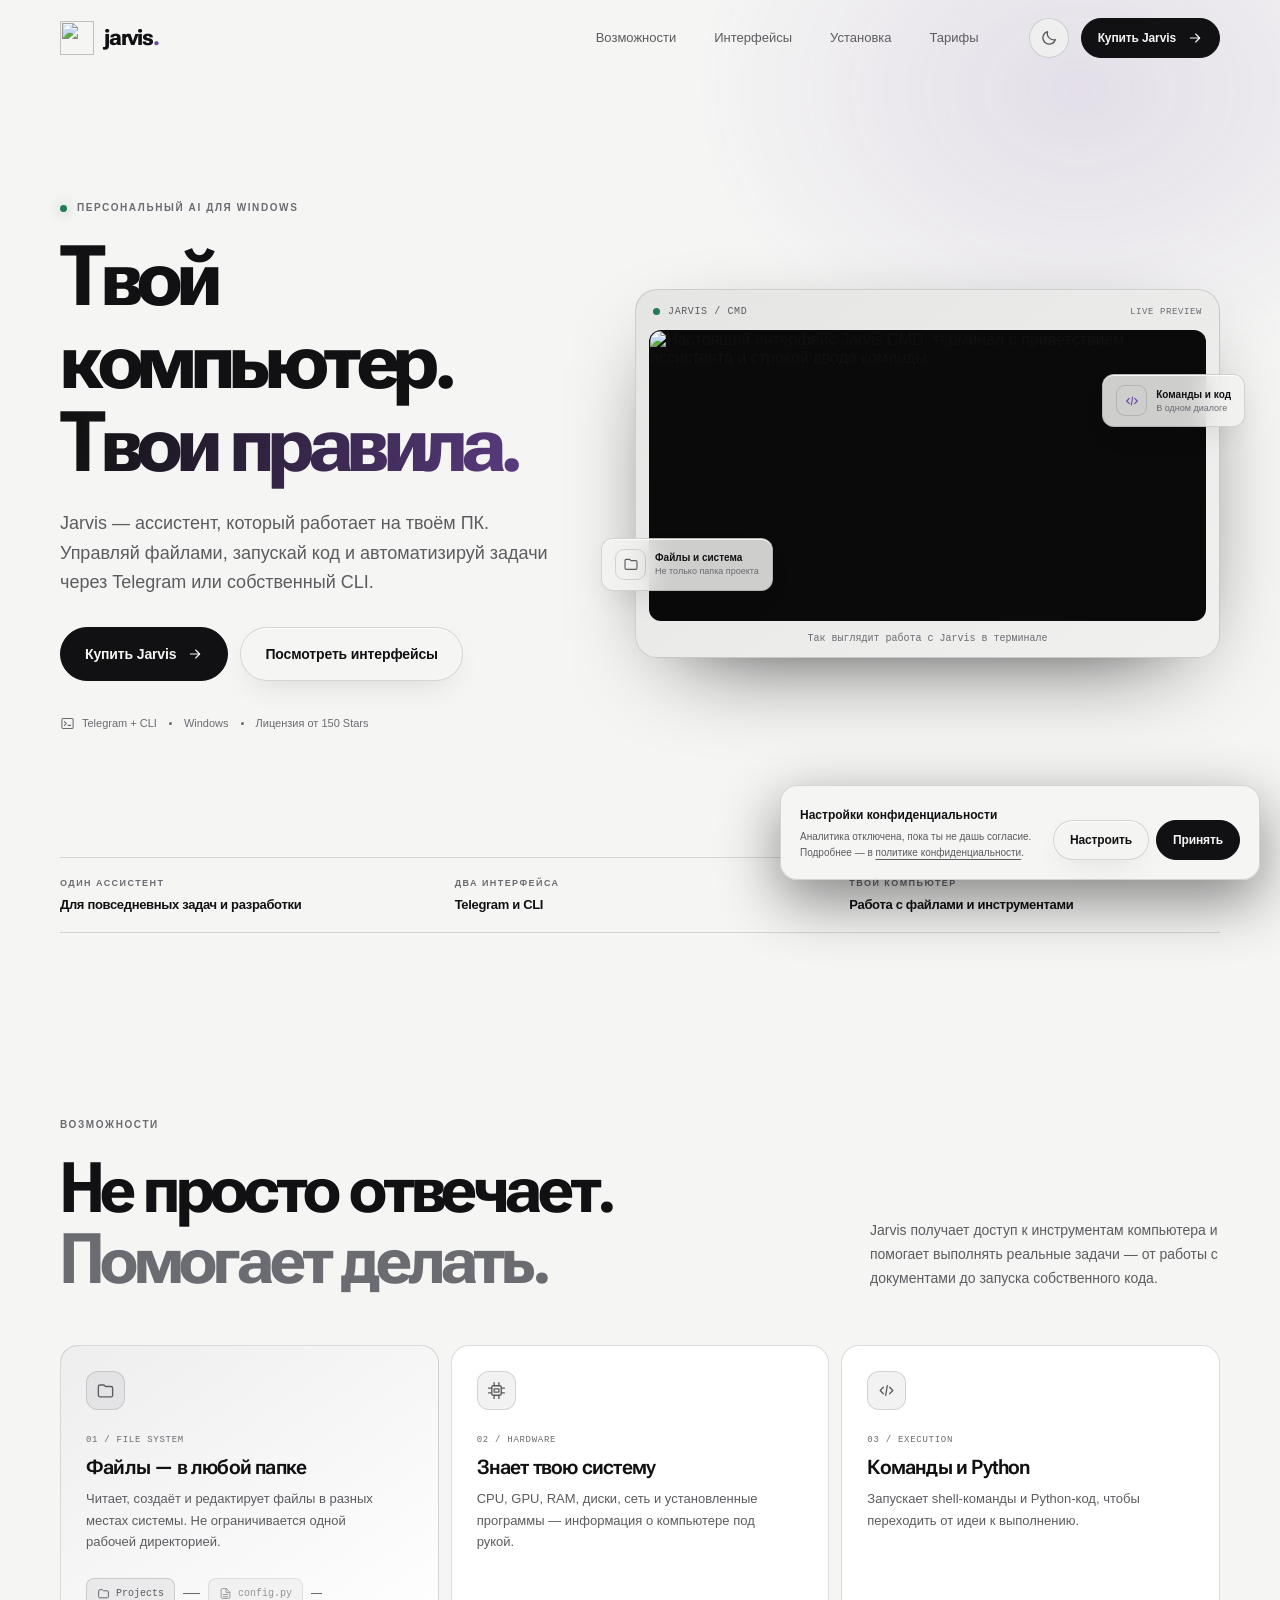
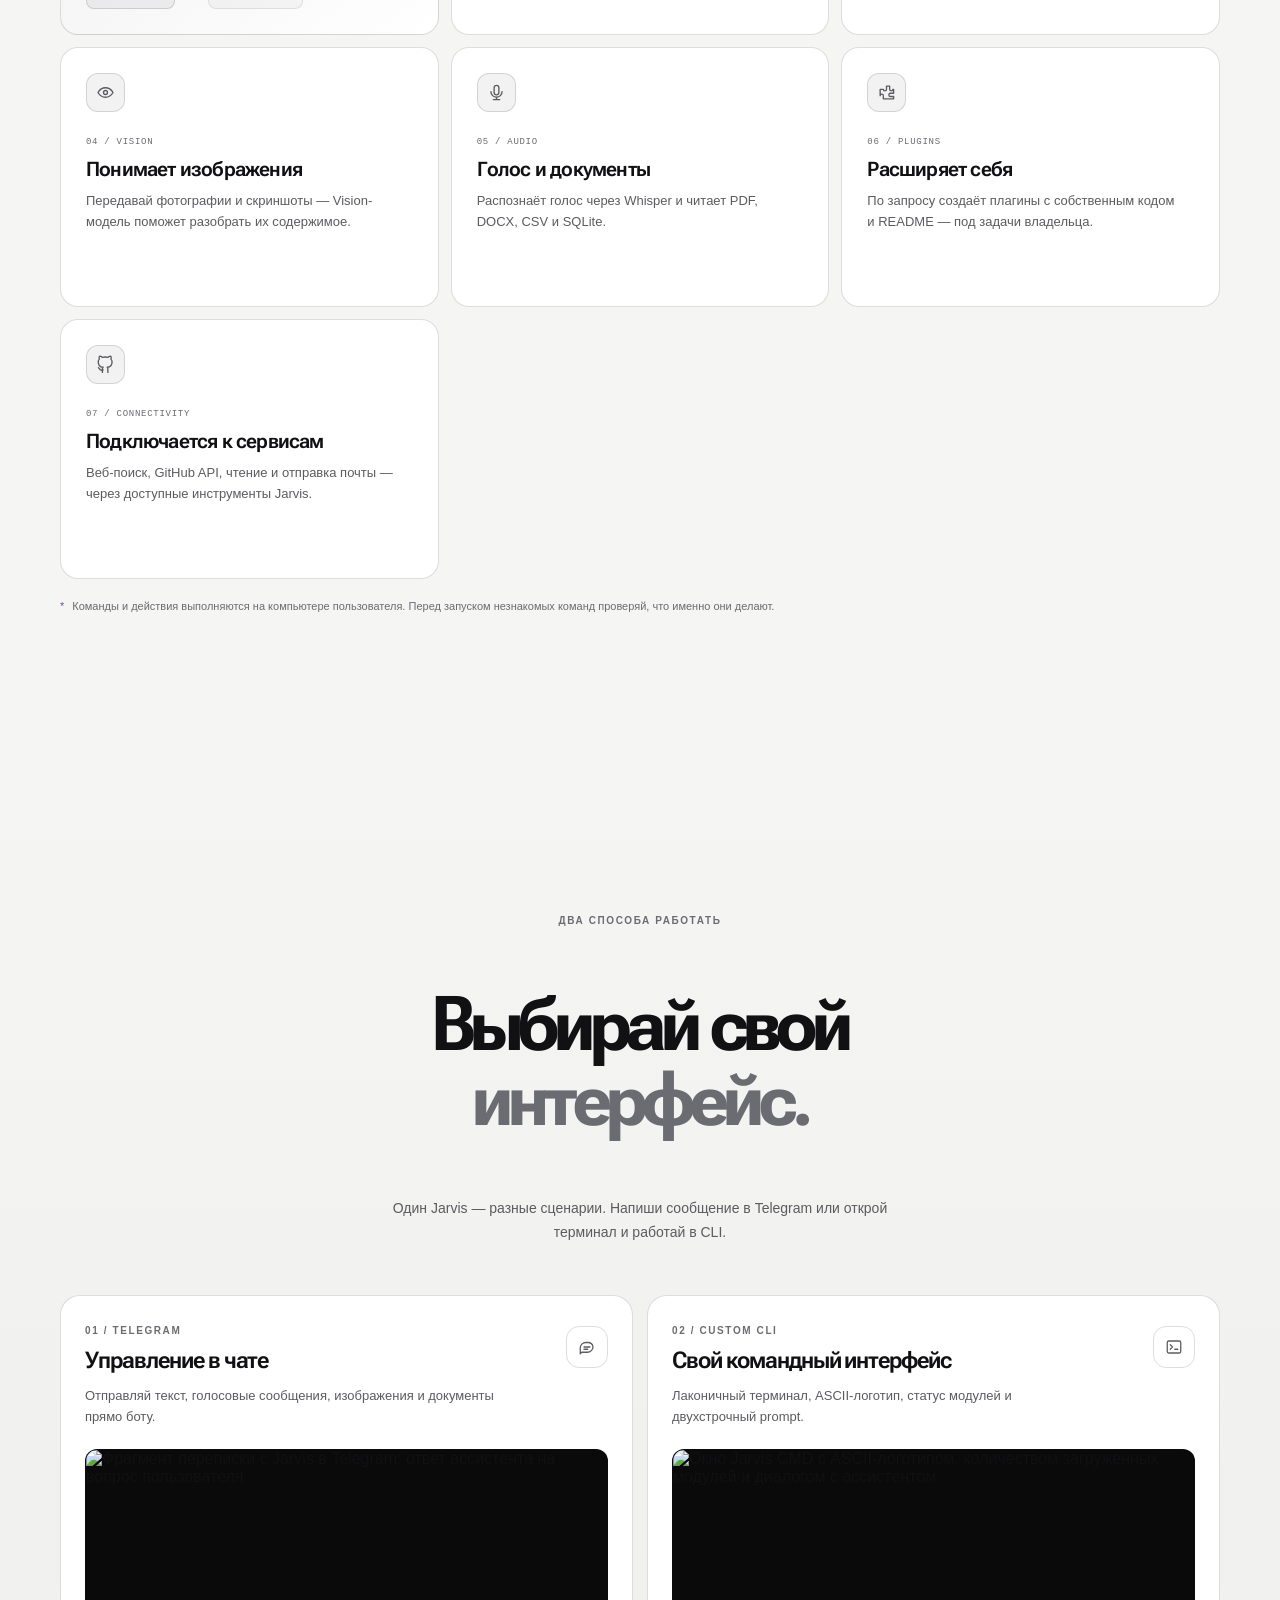
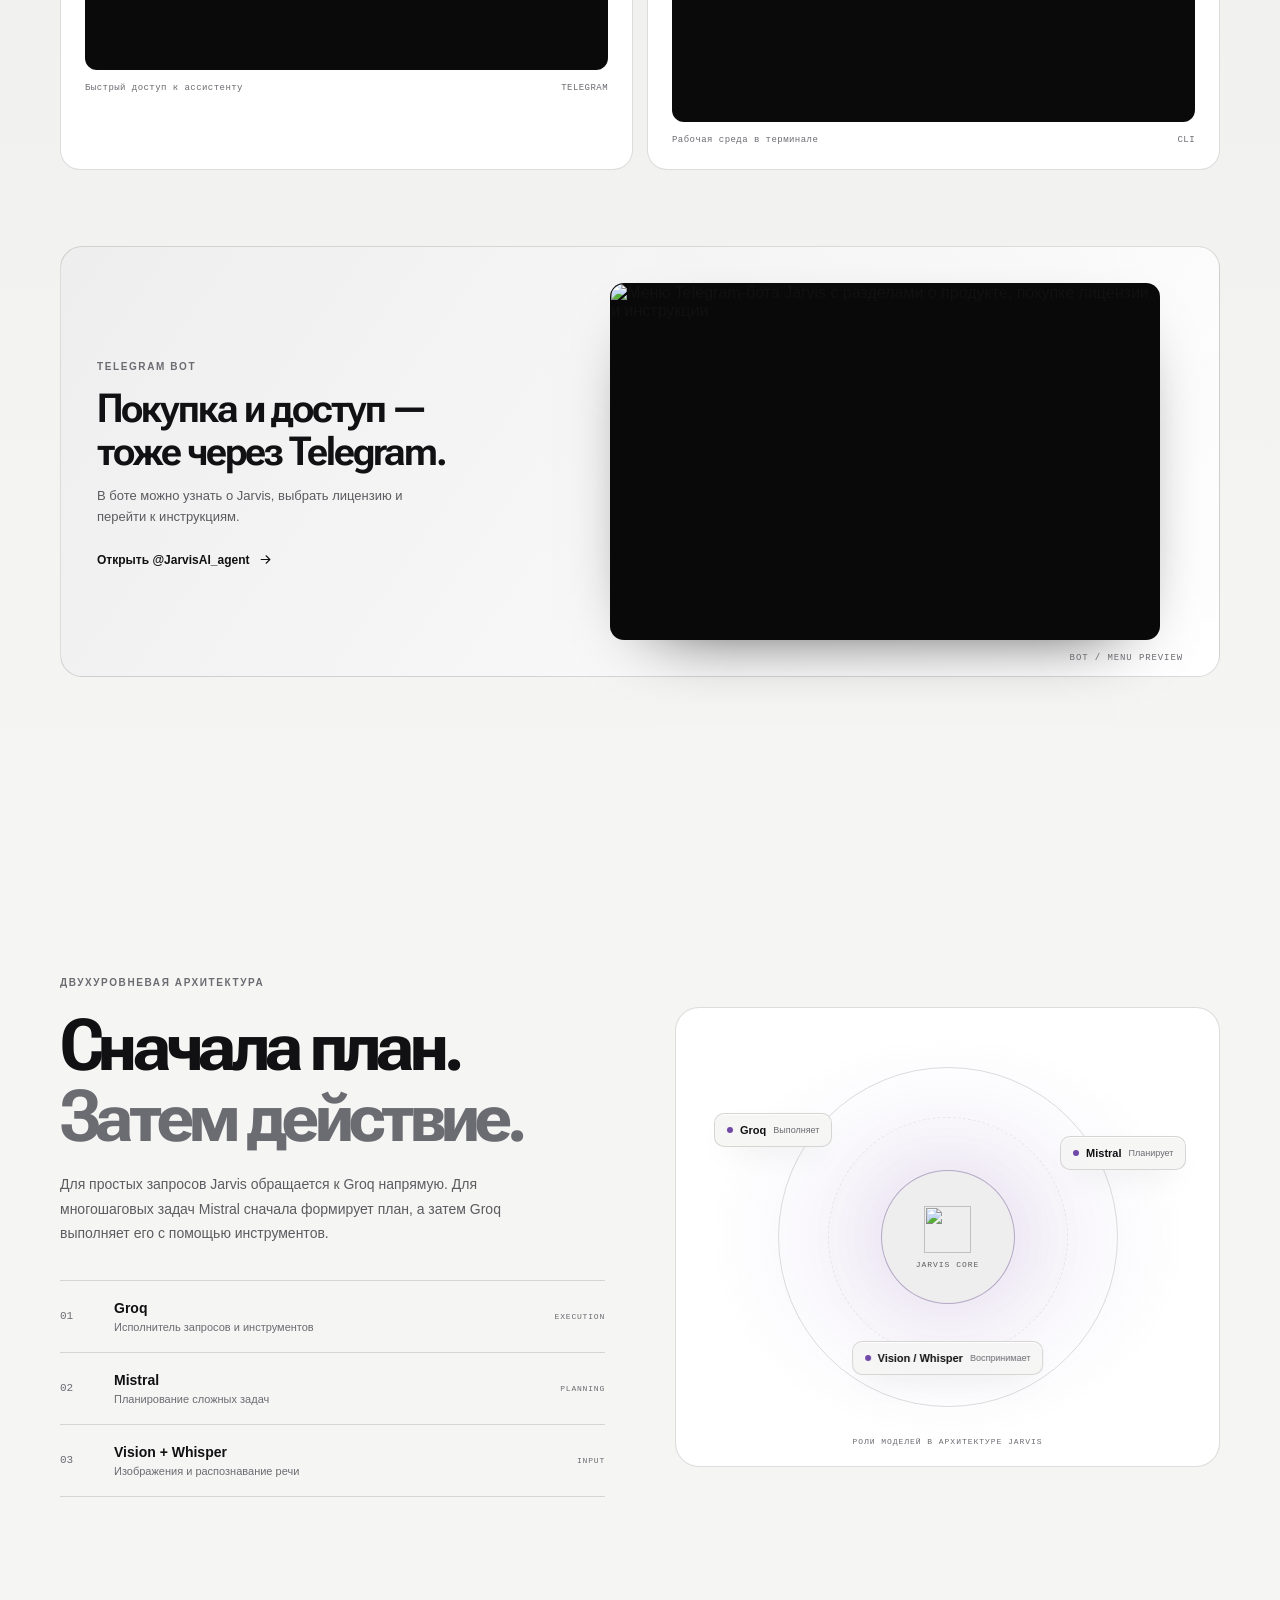
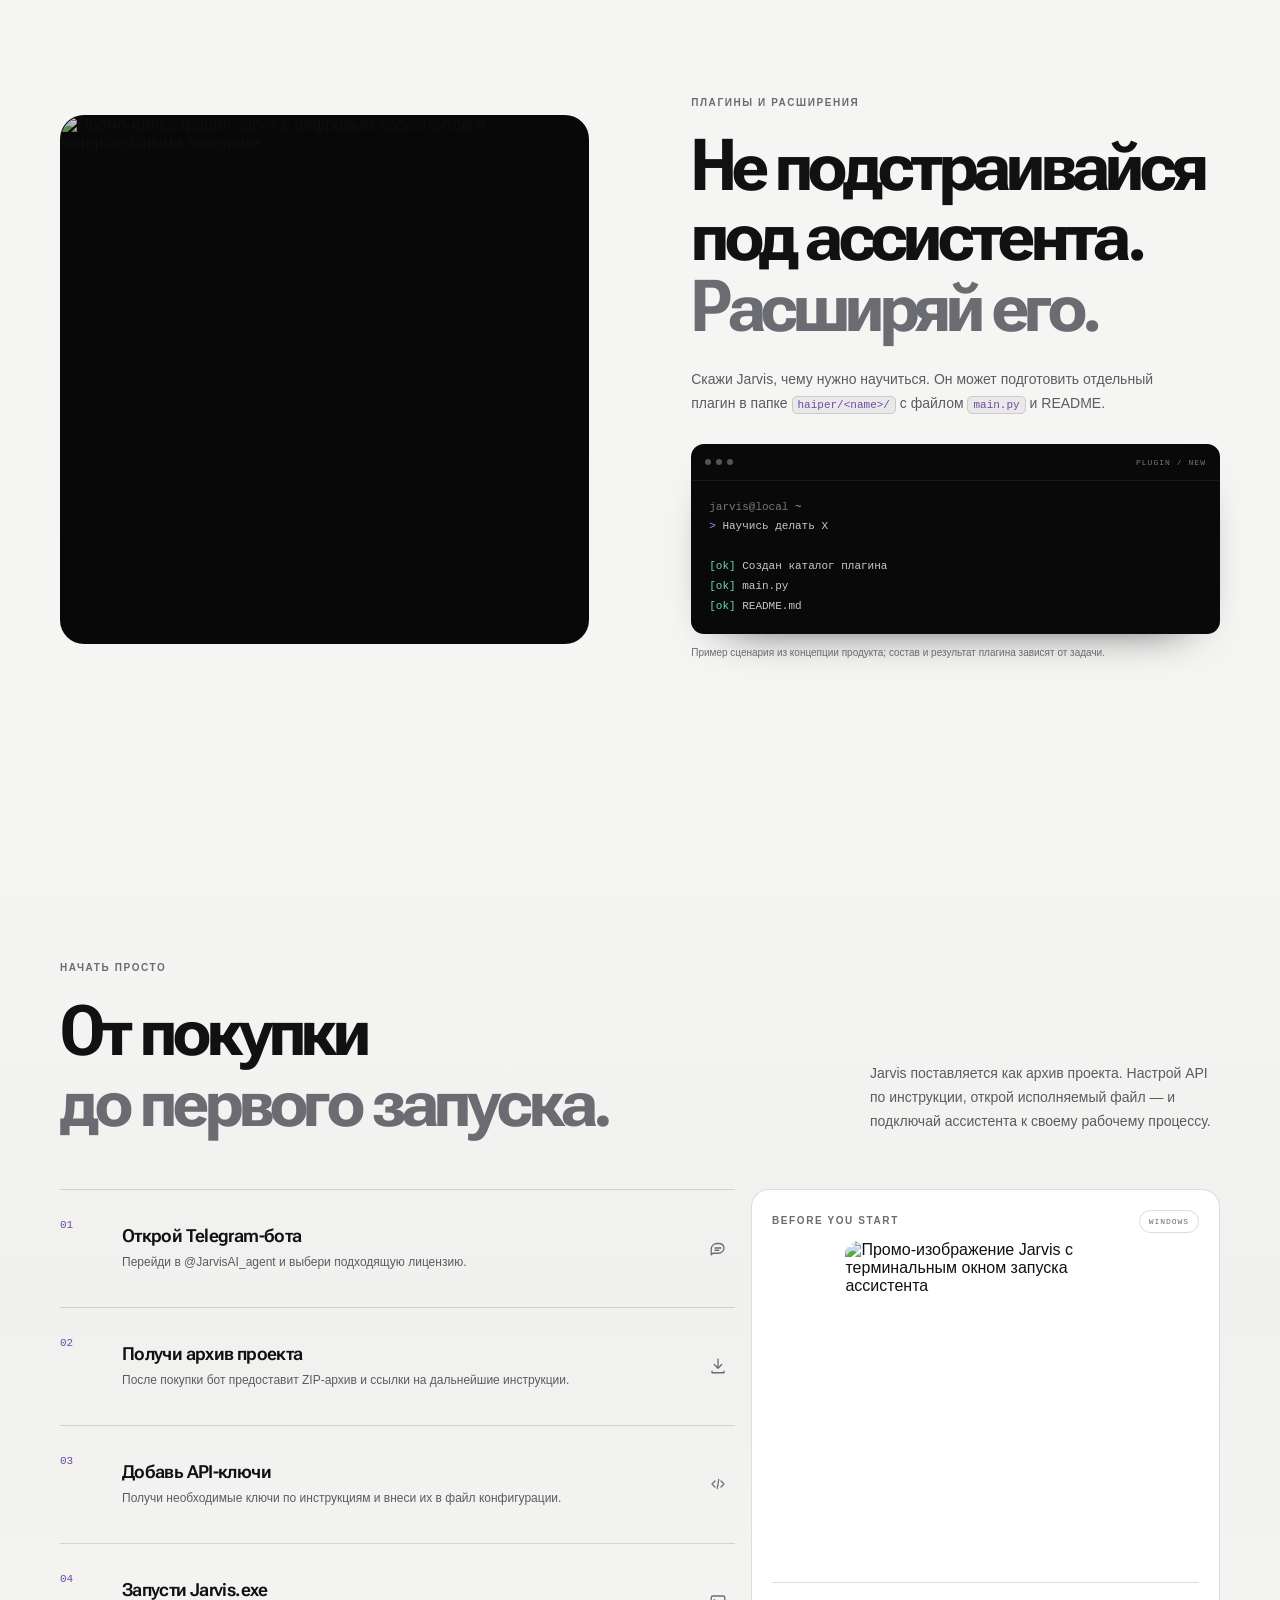
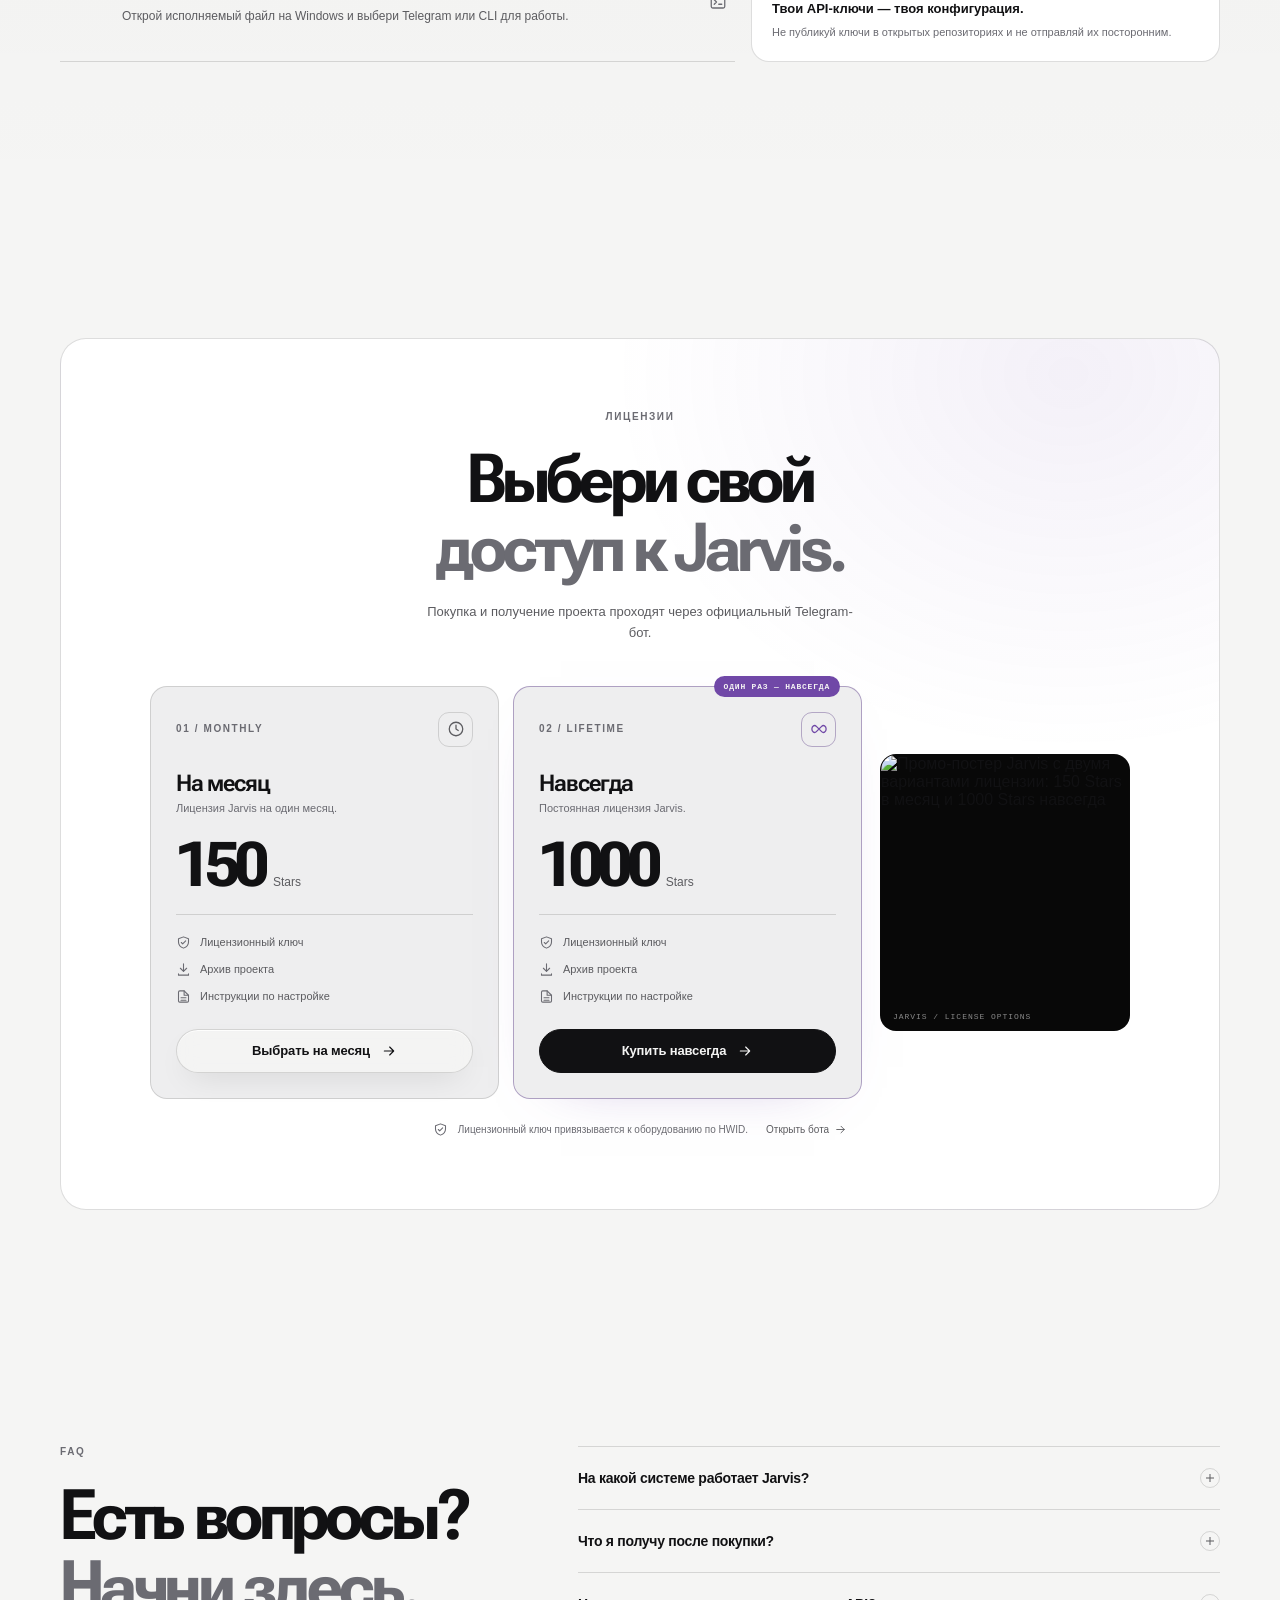
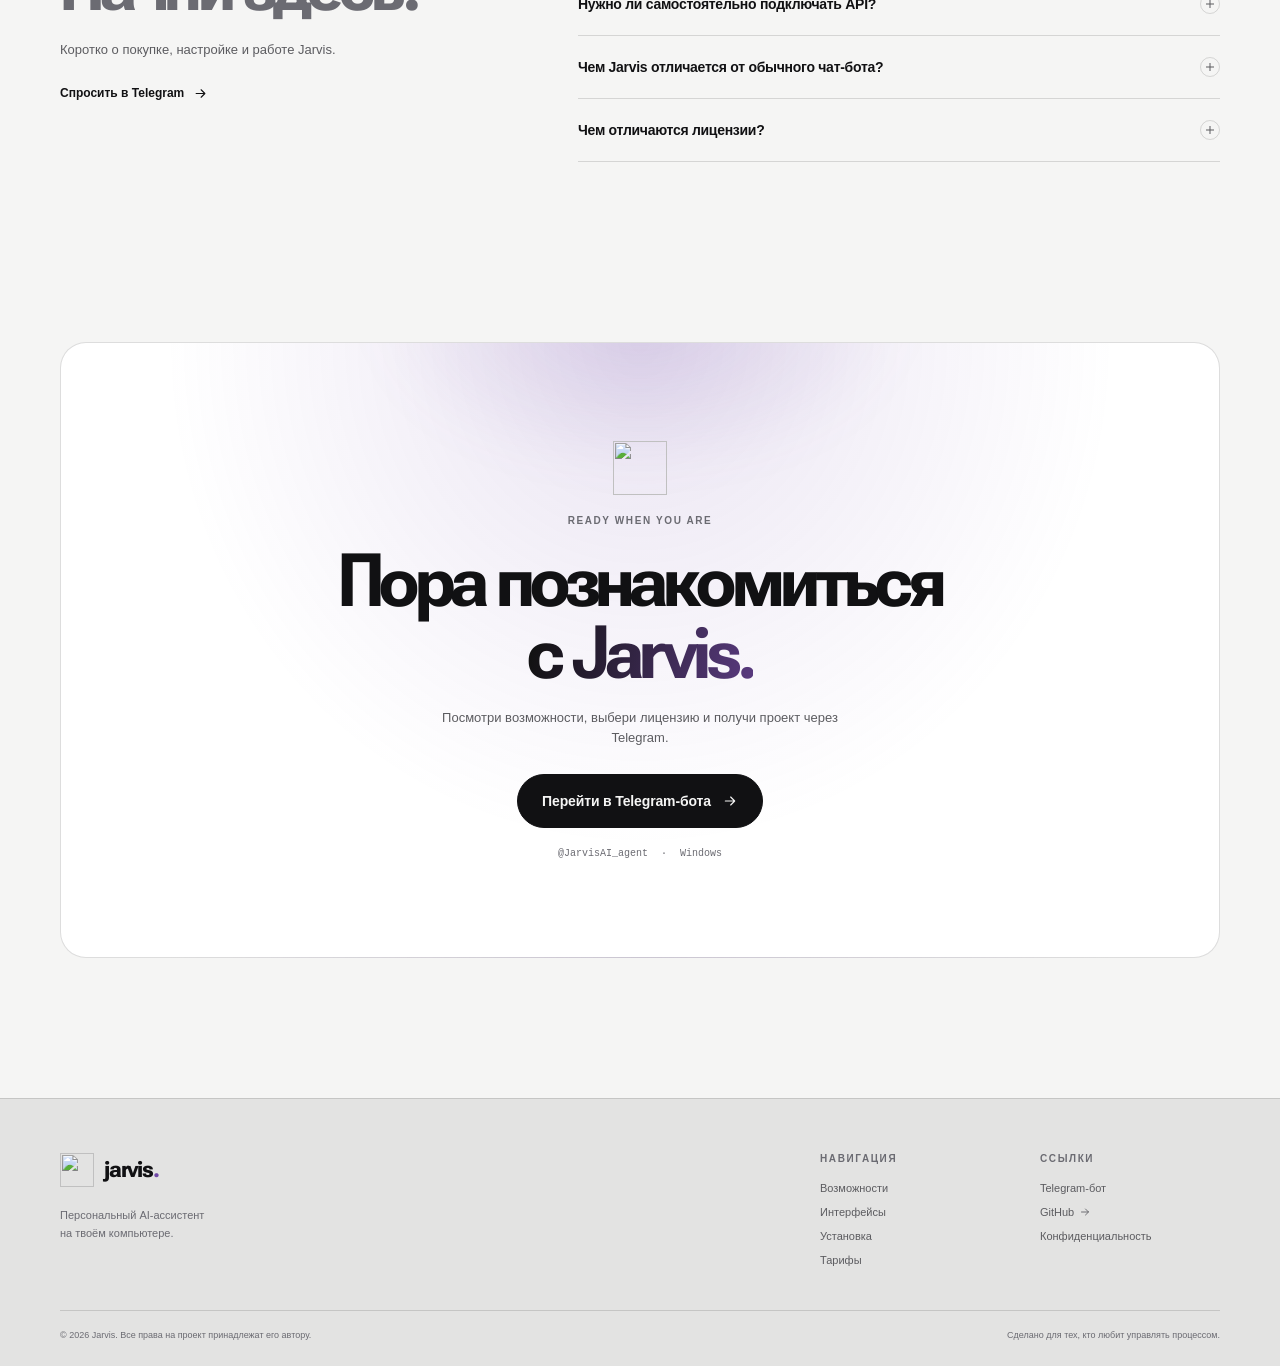
==== index.html @ 340fd765 "Add files via upload" ====
<!doctype html>
<html lang="ru" data-theme="dark">
<head>
  <meta charset="utf-8">
  <meta name="viewport" content="width=device-width, initial-scale=1, viewport-fit=cover">
  <meta name="theme-color" content="#060606">
  <meta name="color-scheme" content="dark light">
  <title>Jarvis — персональный AI-ассистент для Windows и Telegram на ПК</title>
  <meta name="description" content="Jarvis — AI-ассистент на вашем ПК: управление файлами, запуск команд и Python, работа с документами через Telegram и CLI. Узнайте о проекте и выберите лицензию.">
  <meta name="robots" content="index,follow,max-image-preview:large">
  <link rel="canonical" href="https://tandi345645321.github.io/JarvisAPP/">
  <link rel="icon" href="assets/favicon.svg" type="image/svg+xml"><link rel="mask-icon" href="assets/safari-pinned-tab.svg" color="#b58eea">
  <link rel="icon" href="assets/icon-192.png" sizes="192x192" type="image/png">
  <link rel="apple-touch-icon" href="assets/apple-touch-icon.png">
  <link rel="manifest" href="site.webmanifest">
  <meta property="og:type" content="website">
  <meta property="og:locale" content="ru_RU">
  <meta property="og:site_name" content="Jarvis">
  <meta property="og:title" content="Jarvis — персональный AI-ассистент для Windows">
  <meta property="og:description" content="Не просто чат с ИИ. Ассистент, который работает на вашем компьютере: файлы, код, команды, Telegram и собственный CLI.">
  <meta property="og:url" content="https://tandi345645321.github.io/JarvisAPP/">
  <meta property="og:image" content="https://tandi345645321.github.io/JarvisAPP/assets/og-jarvis.png">
  <meta property="og:image:width" content="1200">
  <meta property="og:image:height" content="630">
  <meta name="twitter:card" content="summary_large_image">
  <meta name="twitter:title" content="Jarvis — персональный AI-ассистент для Windows">
  <meta name="twitter:description" content="Ассистент на вашем ПК. Файлы, код, команды, Telegram и CLI.">
  <meta name="twitter:image" content="https://tandi345645321.github.io/JarvisAPP/assets/og-jarvis.png">
  <script>
    (() => {
      try {
        const saved = localStorage.getItem('jarvis-theme');
        const theme = saved || (matchMedia('(prefers-color-scheme: light)').matches ? 'light' : 'dark');
        document.documentElement.dataset.theme = theme;
      } catch (_) {}
    })();
  </script>
  <link rel="preconnect" href="https://fonts.googleapis.com">
  <link rel="preconnect" href="https://fonts.gstatic.com" crossorigin>
  <link href="https://fonts.googleapis.com/css2?family=Roboto+Flex:opsz,wght,GRAD@8..144,400..800,0..1&display=swap" rel="stylesheet">
  <link rel="preload" as="image" href="assets/cli-preview.webp" fetchpriority="high">
  <link rel="stylesheet" href="styles.css">
  <script type="application/ld+json">
  {
    "@context":"https://schema.org",
    "@graph":[
      {"@type":"Organization","@id":"https://tandi345645321.github.io/JarvisAPP/#organization","name":"Jarvis","url":"https://tandi345645321.github.io/JarvisAPP/","logo":"https://tandi345645321.github.io/JarvisAPP/assets/jarvis-mark.png","sameAs":["https://github.com/Tandi345645321/JarvisAPP","https://t.me/JarvisAI_agent"]},
      {"@type":"WebSite","@id":"https://tandi345645321.github.io/JarvisAPP/#website","url":"https://tandi345645321.github.io/JarvisAPP/","name":"Jarvis","inLanguage":"ru-RU","publisher":{"@id":"https://tandi345645321.github.io/JarvisAPP/#organization"}},
      {"@type":"SoftwareApplication","name":"Jarvis","applicationCategory":"DeveloperApplication","operatingSystem":"Windows","description":"Персональный AI-ассистент для работы с файлами, командами, кодом и инструментами на компьютере пользователя.","offers":[{"@type":"Offer","name":"Лицензия на месяц","description":"Доступ на один месяц за 150 Telegram Stars"},{"@type":"Offer","name":"Лицензия навсегда","description":"Постоянная лицензия за 1000 Telegram Stars"}],"publisher":{"@id":"https://tandi345645321.github.io/JarvisAPP/#organization"}}
    ]
  }
  </script>
  <script type="application/ld+json">
  {
    "@context":"https://schema.org","@type":"FAQPage","mainEntity":[
      {"@type":"Question","name":"На какой системе работает Jarvis?","acceptedAnswer":{"@type":"Answer","text":"Текущая версия Jarvis предназначена для Windows. Поддержка других операционных систем рассматривается на будущее."}},
      {"@type":"Question","name":"Что я получу после покупки?","acceptedAnswer":{"@type":"Answer","text":"После покупки через Telegram-бота вы получите архив проекта и дальнейшие инструкции по настройке и запуску."}},
      {"@type":"Question","name":"Нужно ли самостоятельно подключать API?","acceptedAnswer":{"@type":"Answer","text":"Да. Для работы нужно получить необходимые API-ключи по инструкциям после покупки и добавить их в конфигурацию проекта."}},
      {"@type":"Question","name":"Чем Jarvis отличается от обычного чат-бота?","acceptedAnswer":{"@type":"Answer","text":"Jarvis запускается на вашем компьютере и может работать с файлами, запускать команды и Python-код, анализировать документы и взаимодействовать через Telegram или собственный CLI."}},
      {"@type":"Question","name":"Чем отличаются тарифы?","acceptedAnswer":{"@type":"Answer","text":"Лицензия на месяц стоит 150 Telegram Stars. Лицензия навсегда стоит 1000 Telegram Stars. Лицензия привязывается к оборудованию по HWID."}}
    ]
  }
  </script>
</head>
<body>
  <a class="skip-link" href="#main">Перейти к содержимому</a>
  <svg class="svg-defs" aria-hidden="true" focusable="false" xmlns="http://www.w3.org/2000/svg">
    <symbol id="i-arrow" viewBox="0 0 24 24"><path d="M5 12h14M13 6l6 6-6 6"/></symbol>
    <symbol id="i-chevron" viewBox="0 0 24 24"><path d="m9 18 6-6-6-6"/></symbol>
    <symbol id="i-terminal" viewBox="0 0 24 24"><rect x="3" y="4" width="18" height="16" rx="2"/><path d="m7 9 3 3-3 3m6 0h4"/></symbol>
    <symbol id="i-message" viewBox="0 0 24 24"><path d="M20 11.5a7.5 7.5 0 0 1-7.5 7.5H5l-2 2v-7.5A7.5 7.5 0 0 1 10.5 6H13a7 7 0 0 1 7 5.5Z"/><path d="M8 12h8M8 15h5"/></symbol>
    <symbol id="i-folder" viewBox="0 0 24 24"><path d="M3 7a2 2 0 0 1 2-2h5l2 2h7a2 2 0 0 1 2 2v9a2 2 0 0 1-2 2H5a2 2 0 0 1-2-2Z"/></symbol>
    <symbol id="i-cpu" viewBox="0 0 24 24"><rect x="6" y="6" width="12" height="12" rx="2"/><path d="M9 2v4m6-4v4M9 18v4m6-4v4M2 9h4m-4 6h4m12-6h4m-4 6h4M9 10h6v4H9z"/></symbol>
    <symbol id="i-code" viewBox="0 0 24 24"><path d="m8 8-4 4 4 4m8-8 4 4-4 4m-3-10-2 12"/></symbol>
    <symbol id="i-eye" viewBox="0 0 24 24"><path d="M2.5 12s3.5-6 9.5-6 9.5 6 9.5 6-3.5 6-9.5 6-9.5-6-9.5-6Z"/><circle cx="12" cy="12" r="2.5"/></symbol>
    <symbol id="i-mic" viewBox="0 0 24 24"><rect x="9" y="3" width="6" height="12" rx="3"/><path d="M5 11a7 7 0 0 0 14 0M12 18v3m-4 0h8"/></symbol>
    <symbol id="i-file" viewBox="0 0 24 24"><path d="M13 3H6a2 2 0 0 0-2 2v14a2 2 0 0 0 2 2h12a2 2 0 0 0 2-2V10Z"/><path d="M13 3v7h7M8 14h8m-8 4h8"/></symbol>
    <symbol id="i-puzzle" viewBox="0 0 24 24"><path d="M4 8h4a2 2 0 1 0 4 0V4h4v4a2 2 0 1 0 4 0h1v5h-4a2 2 0 1 0 0 4h4v3H8v-4a2 2 0 1 0-4 0Z"/></symbol>
    <symbol id="i-shield" viewBox="0 0 24 24"><path d="M12 3 20 6v5c0 5-3.4 8.3-8 10-4.6-1.7-8-5-8-10V6Z"/><path d="m8.5 12 2.2 2.2 4.8-4.8"/></symbol>
    <symbol id="i-download" viewBox="0 0 24 24"><path d="M12 3v12m-5-5 5 5 5-5M4 19v2h16v-2"/></symbol>
    <symbol id="i-clock" viewBox="0 0 24 24"><circle cx="12" cy="12" r="9"/><path d="M12 7v5l3 2"/></symbol>
    <symbol id="i-infinity" viewBox="0 0 24 24"><path d="M8.5 8.5c-2.5-2.5-6-.5-6 3.5s3.5 6 6 3.5L15.5 8.5c2.5-2.5 6-.5 6 3.5s-3.5 6-6 3.5Z"/></symbol>
    <symbol id="i-spark" viewBox="0 0 24 24"><path d="m12 2 1.8 7.2L21 12l-7.2 2.8L12 22l-1.8-7.2L3 12l7.2-2.8Z"/></symbol>
    <symbol id="i-github" viewBox="0 0 24 24"><path d="M9 19c-4.5 1.5-4.5-2.5-6-3m12 6v-3.9a3.4 3.4 0 0 0-.9-2.6c3-.3 6.2-1.5 6.2-6.7a5.2 5.2 0 0 0-1.4-3.6 4.8 4.8 0 0 0-.1-3.6s-1.2-.4-3.8 1.4a13 13 0 0 0-6.9 0C5.5 1.2 4.3 1.6 4.3 1.6a4.8 4.8 0 0 0-.1 3.6 5.2 5.2 0 0 0-1.4 3.6c0 5.2 3.2 6.4 6.2 6.7a3.4 3.4 0 0 0-.9 2.6V22"/></symbol>
    <symbol id="i-sun" viewBox="0 0 24 24"><circle cx="12" cy="12" r="4"/><path d="M12 2v2m0 16v2M4.9 4.9l1.4 1.4m11.4 11.4 1.4 1.4M2 12h2m16 0h2M4.9 19.1l1.4-1.4M17.7 6.3l1.4-1.4"/></symbol>
    <symbol id="i-moon" viewBox="0 0 24 24"><path d="M20.5 14A8.5 8.5 0 0 1 10 3.5 8.5 8.5 0 1 0 20.5 14Z"/></symbol>
    <symbol id="i-menu" viewBox="0 0 24 24"><path d="M4 7h16M4 12h16M4 17h16"/></symbol>
    <symbol id="i-close" viewBox="0 0 24 24"><path d="m6 6 12 12M18 6 6 18"/></symbol>
  </svg>

  <header class="site-header" id="top">
    <div class="container header-inner">
      <a class="brand" href="#top" aria-label="Jarvis — на главную">
        <img src="assets/jarvis-mark.png" width="34" height="34" alt="">
        <span>jarvis<span class="brand-period">.</span></span>
      </a>
      <nav class="desktop-nav" aria-label="Основная навигация">
        <a href="#features">Возможности</a>
        <a href="#interfaces">Интерфейсы</a>
        <a href="#setup">Установка</a>
        <a href="#pricing">Тарифы</a>
      </nav>
      <div class="header-actions">
        <button class="theme-toggle" type="button" aria-label="Переключить тему" title="Переключить тему">
          <svg class="icon icon-sun" aria-hidden="true"><use href="#i-sun"/></svg>
          <svg class="icon icon-moon" aria-hidden="true"><use href="#i-moon"/></svg>
        </button>
        <a class="button button-small button-light header-buy" href="https://t.me/JarvisAI_agent" target="_blank" rel="noopener noreferrer" data-track="header-buy">Купить Jarvis <svg class="icon" aria-hidden="true"><use href="#i-arrow"/></svg></a>
        <button class="menu-toggle" type="button" aria-expanded="false" aria-controls="mobile-nav" aria-label="Открыть меню"><svg class="icon" aria-hidden="true"><use href="#i-menu"/></svg></button>
      </div>
    </div>
    <nav class="mobile-nav" id="mobile-nav" aria-label="Мобильная навигация" hidden>
      <a href="#features">Возможности</a><a href="#interfaces">Интерфейсы</a><a href="#setup">Установка</a><a href="#pricing">Тарифы</a>
      <a class="button button-light" href="https://t.me/JarvisAI_agent" target="_blank" rel="noopener noreferrer" data-track="mobile-menu-buy">Перейти к покупке <svg class="icon" aria-hidden="true"><use href="#i-arrow"/></svg></a>
    </nav>
  </header>

  <main id="main">
    <section class="hero section-shell">
      <div class="hero-backdrop" aria-hidden="true"></div>
      <div class="container hero-grid">
        <div class="hero-copy reveal">
          <div class="eyebrow"><span class="status-dot"></span> ПЕРСОНАЛЬНЫЙ AI ДЛЯ WINDOWS</div>
          <h1>Твой компьютер.<br><span class="gradient-text">Твои правила.</span></h1>
          <p class="hero-lede">Jarvis — ассистент, который работает на твоём ПК. Управляй файлами, запускай код и автоматизируй задачи через Telegram или собственный CLI.</p>
          <div class="hero-actions">
            <a class="button button-light button-large" href="https://t.me/JarvisAI_agent" target="_blank" rel="noopener noreferrer" data-track="hero-buy">Купить Jarvis <svg class="icon" aria-hidden="true"><use href="#i-arrow"/></svg></a>
            <a class="button button-glass button-large" href="#interfaces">Посмотреть интерфейсы</a>
          </div>
          <div class="hero-meta">
            <span><svg class="icon" aria-hidden="true"><use href="#i-terminal"/></svg> Telegram + CLI</span>
            <i aria-hidden="true"></i><span>Windows</span><i aria-hidden="true"></i><span>Лицензия от 150 Stars</span>
          </div>
        </div>
        <div class="hero-visual reveal" style="--i:1">
          <div class="visual-topline"><span><b></b> JARVIS / CMD</span><span class="visual-live">LIVE PREVIEW</span></div>
          <figure class="cli-frame">
            <img src="assets/cli-preview.webp" width="1482" height="770" alt="Настоящий интерфейс Jarvis CMD: терминал с приветствием ассистента и строкой ввода команды" fetchpriority="high" decoding="async">
          </figure>
          <div class="floating-note note-left"><span class="note-icon"><svg class="icon" aria-hidden="true"><use href="#i-folder"/></svg></span><span><strong>Файлы и система</strong><small>Не только папка проекта</small></span></div>
          <div class="floating-note note-right"><span class="note-icon note-violet"><svg class="icon" aria-hidden="true"><use href="#i-code"/></svg></span><span><strong>Команды и код</strong><small>В одном диалоге</small></span></div>
          <div class="visual-caption">Так выглядит работа с Jarvis в терминале</div>
        </div>
      </div>
      <div class="container trust-strip reveal" style="--i:2">
        <div><span class="strip-label">ОДИН АССИСТЕНТ</span><strong>Для повседневных задач и разработки</strong></div>
        <div><span class="strip-label">ДВА ИНТЕРФЕЙСА</span><strong>Telegram и CLI</strong></div>
        <div><span class="strip-label">ТВОЙ КОМПЬЮТЕР</span><strong>Работа с файлами и инструментами</strong></div>
      </div>
    </section>

    <section class="section section-features" id="features">
      <div class="container">
        <div class="section-heading reveal">
          <div><div class="eyebrow">ВОЗМОЖНОСТИ</div><h2>Не просто отвечает.<br><span class="text-secondary">Помогает делать.</span></h2></div>
          <p>Jarvis получает доступ к инструментам компьютера и помогает выполнять реальные задачи — от работы с документами до запуска собственного кода.</p>
        </div>
        <div class="feature-grid">
          <article class="feature-card feature-card-large reveal" style="--i:0">
            <div class="feature-icon"><svg class="icon" aria-hidden="true"><use href="#i-folder"/></svg></div>
            <div class="feature-number">01 / FILE SYSTEM</div>
            <h3>Файлы — в любой папке</h3>
            <p>Читает, создаёт и редактирует файлы в разных местах системы. Не ограничивается одной рабочей директорией.</p>
            <div class="file-visual" aria-hidden="true"><span class="file-pill"><svg class="icon"><use href="#i-folder"/></svg> Projects</span><span class="file-line"></span><span class="file-pill muted"><svg class="icon"><use href="#i-file"/></svg> config.py</span><span class="file-line short"></span></div>
          </article>
          <article class="feature-card reveal" style="--i:1">
            <div class="feature-icon"><svg class="icon" aria-hidden="true"><use href="#i-cpu"/></svg></div>
            <div class="feature-number">02 / HARDWARE</div>
            <h3>Знает твою систему</h3>
            <p>CPU, GPU, RAM, диски, сеть и установленные программы — информация о компьютере под рукой.</p>
          </article>
          <article class="feature-card reveal" style="--i:2">
            <div class="feature-icon"><svg class="icon" aria-hidden="true"><use href="#i-code"/></svg></div>
            <div class="feature-number">03 / EXECUTION</div>
            <h3>Команды и Python</h3>
            <p>Запускает shell-команды и Python-код, чтобы переходить от идеи к выполнению.</p>
          </article>
          <article class="feature-card reveal" style="--i:3">
            <div class="feature-icon"><svg class="icon" aria-hidden="true"><use href="#i-eye"/></svg></div>
            <div class="feature-number">04 / VISION</div>
            <h3>Понимает изображения</h3>
            <p>Передавай фотографии и скриншоты — Vision-модель поможет разобрать их содержимое.</p>
          </article>
          <article class="feature-card reveal" style="--i:4">
            <div class="feature-icon"><svg class="icon" aria-hidden="true"><use href="#i-mic"/></svg></div>
            <div class="feature-number">05 / AUDIO</div>
            <h3>Голос и документы</h3>
            <p>Распознаёт голос через Whisper и читает PDF, DOCX, CSV и SQLite.</p>
          </article>
          <article class="feature-card reveal" style="--i:5">
            <div class="feature-icon"><svg class="icon" aria-hidden="true"><use href="#i-puzzle"/></svg></div>
            <div class="feature-number">06 / PLUGINS</div>
            <h3>Расширяет себя</h3>
            <p>По запросу создаёт плагины с собственным кодом и README — под задачи владельца.</p>
          </article>
          <article class="feature-card reveal" style="--i:6">
            <div class="feature-icon"><svg class="icon" aria-hidden="true"><use href="#i-github"/></svg></div>
            <div class="feature-number">07 / CONNECTIVITY</div>
            <h3>Подключается к сервисам</h3>
            <p>Веб-поиск, GitHub API, чтение и отправка почты — через доступные инструменты Jarvis.</p>
          </article>
        </div>
        <div class="feature-footnote reveal"><span class="footnote-mark">*</span> Команды и действия выполняются на компьютере пользователя. Перед запуском незнакомых команд проверяй, что именно они делают.</div>
      </div>
    </section>

    <section class="section section-interface" id="interfaces">
      <div class="container">
        <div class="section-heading section-heading-center reveal">
          <div class="eyebrow">ДВА СПОСОБА РАБОТАТЬ</div>
          <h2>Выбирай свой<br><span class="text-secondary">интерфейс.</span></h2>
          <p>Один Jarvis — разные сценарии. Напиши сообщение в Telegram или открой терминал и работай в CLI.</p>
        </div>
        <div class="interface-grid">
          <article class="interface-card telegram-card reveal">
            <div class="interface-card-head"><div><span class="mini-kicker">01 / TELEGRAM</span><h3>Управление в чате</h3></div><span class="interface-symbol"><svg class="icon" aria-hidden="true"><use href="#i-message"/></svg></span></div>
            <p>Отправляй текст, голосовые сообщения, изображения и документы прямо боту.</p>
            <figure class="screenshot-wrap screenshot-telegram"><img src="assets/telegram-chat.webp" width="752" height="315" alt="Фрагмент переписки с Jarvis в Telegram: ответ ассистента на вопрос пользователя" loading="lazy" decoding="async"></figure>
            <div class="interface-caption"><span>Быстрый доступ к ассистенту</span><span>TELEGRAM</span></div>
          </article>
          <article class="interface-card cli-card reveal" style="--i:1">
            <div class="interface-card-head"><div><span class="mini-kicker">02 / CUSTOM CLI</span><h3>Свой командный интерфейс</h3></div><span class="interface-symbol"><svg class="icon" aria-hidden="true"><use href="#i-terminal"/></svg></span></div>
            <p>Лаконичный терминал, ASCII-логотип, статус модулей и двухстрочный prompt.</p>
            <figure class="screenshot-wrap screenshot-cli"><img src="assets/cli-preview.webp" width="1482" height="770" alt="Окно Jarvis CMD с ASCII-логотипом, количеством загруженных модулей и диалогом с ассистентом" loading="lazy" decoding="async"></figure>
            <div class="interface-caption"><span>Рабочая среда в терминале</span><span>CLI</span></div>
          </article>
        </div>
        <div class="telegram-flow reveal">
          <div class="telegram-flow-copy"><span class="mini-kicker">TELEGRAM BOT</span><h3>Покупка и доступ —<br>тоже через Telegram.</h3><p>В боте можно узнать о Jarvis, выбрать лицензию и перейти к инструкциям.</p><a class="text-link" href="https://t.me/JarvisAI_agent" target="_blank" rel="noopener noreferrer" data-track="bot-flow">Открыть @JarvisAI_agent <svg class="icon" aria-hidden="true"><use href="#i-arrow"/></svg></a></div>
          <div class="telegram-flow-image"><figure><img src="assets/telegram-menu.webp" width="668" height="433" alt="Меню Telegram-бота Jarvis с разделами о продукте, покупке лицензии и инструкции" loading="lazy" decoding="async"></figure><span class="image-index">BOT / MENU PREVIEW</span></div>
        </div>
      </div>
    </section>

    <section class="section section-engine" id="engine">
      <div class="container engine-grid">
        <div class="engine-copy reveal">
          <div class="eyebrow">ДВУХУРОВНЕВАЯ АРХИТЕКТУРА</div>
          <h2>Сначала план.<br><span class="text-secondary">Затем действие.</span></h2>
          <p>Для простых запросов Jarvis обращается к Groq напрямую. Для многошаговых задач Mistral сначала формирует план, а затем Groq выполняет его с помощью инструментов.</p>
          <div class="model-list">
            <div class="model-row"><span class="model-index">01</span><div><strong>Groq</strong><small>Исполнитель запросов и инструментов</small></div><span class="model-tag">EXECUTION</span></div>
            <div class="model-row"><span class="model-index">02</span><div><strong>Mistral</strong><small>Планирование сложных задач</small></div><span class="model-tag">PLANNING</span></div>
            <div class="model-row"><span class="model-index">03</span><div><strong>Vision + Whisper</strong><small>Изображения и распознавание речи</small></div><span class="model-tag">INPUT</span></div>
          </div>
        </div>
        <div class="engine-visual reveal" style="--i:1">
          <div class="engine-orbit orbit-one"></div><div class="engine-orbit orbit-two"></div>
          <div class="engine-core"><img src="assets/jarvis-mark.png" width="76" height="76" alt="" loading="lazy"><span>JARVIS CORE</span></div>
          <div class="engine-node node-groq"><span class="node-dot"></span><strong>Groq</strong><small>Выполняет</small></div>
          <div class="engine-node node-mistral"><span class="node-dot"></span><strong>Mistral</strong><small>Планирует</small></div>
          <div class="engine-node node-vision"><span class="node-dot"></span><strong>Vision / Whisper</strong><small>Воспринимает</small></div>
          <div class="engine-foot">РОЛИ МОДЕЛЕЙ В АРХИТЕКТУРЕ JARVIS</div>
        </div>
      </div>
    </section>

    <section class="section section-growth" id="plugins">
      <div class="container growth-grid">
        <div class="growth-image reveal"><img src="assets/jarvis-visual.webp" width="1024" height="1024" alt="Промо-иллюстрация Jarvis с цифровым ассистентом и интерфейсными панелями" loading="lazy" decoding="async"></div>
        <div class="growth-copy reveal" style="--i:1">
          <div class="eyebrow">ПЛАГИНЫ И РАСШИРЕНИЯ</div>
          <h2>Не подстраивайся<br>под ассистента.<br><span class="text-secondary">Расширяй его.</span></h2>
          <p>Скажи Jarvis, чему нужно научиться. Он может подготовить отдельный плагин в папке <code>haiper/&lt;name&gt;/</code> с файлом <code>main.py</code> и README.</p>
          <div class="plugin-terminal"><div class="plugin-terminal-top"><span></span><span></span><span></span><small>PLUGIN / NEW</small></div><pre><span class="term-dim">jarvis@local</span> <span class="term-purple">~</span>
<span class="term-prompt">&gt;</span> Научись делать X

<span class="term-green">[ok]</span> Создан каталог плагина
<span class="term-green">[ok]</span> main.py
<span class="term-green">[ok]</span> README.md</pre></div>
          <p class="small-note">Пример сценария из концепции продукта; состав и результат плагина зависят от задачи.</p>
        </div>
      </div>
    </section>

    <section class="section section-setup" id="setup">
      <div class="container">
        <div class="section-heading reveal"><div><div class="eyebrow">НАЧАТЬ ПРОСТО</div><h2>От покупки<br><span class="text-secondary">до первого запуска.</span></h2></div><p>Jarvis поставляется как архив проекта. Настрой API по инструкции, открой исполняемый файл — и подключай ассистента к своему рабочему процессу.</p></div>
        <div class="setup-layout">
          <div class="setup-steps">
            <article class="setup-step reveal"><span class="step-number">01</span><div><h3>Открой Telegram-бота</h3><p>Перейди в @JarvisAI_agent и выбери подходящую лицензию.</p></div><svg class="icon" aria-hidden="true"><use href="#i-message"/></svg></article>
            <article class="setup-step reveal" style="--i:1"><span class="step-number">02</span><div><h3>Получи архив проекта</h3><p>После покупки бот предоставит ZIP-архив и ссылки на дальнейшие инструкции.</p></div><svg class="icon" aria-hidden="true"><use href="#i-download"/></svg></article>
            <article class="setup-step reveal" style="--i:2"><span class="step-number">03</span><div><h3>Добавь API-ключи</h3><p>Получи необходимые ключи по инструкциям и внеси их в файл конфигурации.</p></div><svg class="icon" aria-hidden="true"><use href="#i-code"/></svg></article>
            <article class="setup-step reveal" style="--i:3"><span class="step-number">04</span><div><h3>Запусти Jarvis.exe</h3><p>Открой исполняемый файл на Windows и выбери Telegram или CLI для работы.</p></div><svg class="icon" aria-hidden="true"><use href="#i-terminal"/></svg></article>
          </div>
          <aside class="setup-aside reveal" style="--i:2"><div class="setup-aside-top"><span class="mini-kicker">BEFORE YOU START</span><span class="windows-label">WINDOWS</span></div><img src="assets/jarvis-startup.webp" width="1024" height="1024" alt="Промо-изображение Jarvis с терминальным окном запуска ассистента" loading="lazy" decoding="async"><div class="setup-aside-bottom"><strong>Твои API-ключи — твоя конфигурация.</strong><p>Не публикуй ключи в открытых репозиториях и не отправляй их посторонним.</p></div></aside>
        </div>
      </div>
    </section>

    <section class="section section-pricing" id="pricing">
      <div class="container pricing-shell">
        <div class="pricing-heading reveal"><div class="eyebrow">ЛИЦЕНЗИИ</div><h2>Выбери свой<br><span class="text-secondary">доступ к Jarvis.</span></h2><p>Покупка и получение проекта проходят через официальный Telegram-бот.</p></div>
        <div class="pricing-content">
        <div class="pricing-cards">
          <article class="price-card reveal"><div class="price-top"><span class="mini-kicker">01 / MONTHLY</span><span class="price-icon"><svg class="icon" aria-hidden="true"><use href="#i-clock"/></svg></span></div><h3>На месяц</h3><p class="price-description">Лицензия Jarvis на один месяц.</p><div class="price-value"><strong>150</strong><span>Stars</span></div><div class="price-rule"></div><ul><li><svg class="icon" aria-hidden="true"><use href="#i-shield"/></svg> Лицензионный ключ</li><li><svg class="icon" aria-hidden="true"><use href="#i-download"/></svg> Архив проекта</li><li><svg class="icon" aria-hidden="true"><use href="#i-file"/></svg> Инструкции по настройке</li></ul><a class="button button-glass price-button" href="https://t.me/JarvisAI_agent" target="_blank" rel="noopener noreferrer" data-track="price-month">Выбрать на месяц <svg class="icon" aria-hidden="true"><use href="#i-arrow"/></svg></a></article>
          <article class="price-card price-card-featured reveal" style="--i:1"><div class="price-feature-label">ОДИН РАЗ — НАВСЕГДА</div><div class="price-top"><span class="mini-kicker">02 / LIFETIME</span><span class="price-icon price-icon-accent"><svg class="icon" aria-hidden="true"><use href="#i-infinity"/></svg></span></div><h3>Навсегда</h3><p class="price-description">Постоянная лицензия Jarvis.</p><div class="price-value"><strong>1000</strong><span>Stars</span></div><div class="price-rule"></div><ul><li><svg class="icon" aria-hidden="true"><use href="#i-shield"/></svg> Лицензионный ключ</li><li><svg class="icon" aria-hidden="true"><use href="#i-download"/></svg> Архив проекта</li><li><svg class="icon" aria-hidden="true"><use href="#i-file"/></svg> Инструкции по настройке</li></ul><a class="button button-light price-button" href="https://t.me/JarvisAI_agent" target="_blank" rel="noopener noreferrer" data-track="price-lifetime">Купить навсегда <svg class="icon" aria-hidden="true"><use href="#i-arrow"/></svg></a></article>
        </div>
        <figure class="pricing-poster reveal" style="--i:2"><img src="assets/jarvis-pricing.webp" width="1254" height="1254" alt="Промо-постер Jarvis с двумя вариантами лицензии: 150 Stars в месяц и 1000 Stars навсегда" loading="lazy" decoding="async"><figcaption>JARVIS / LICENSE OPTIONS</figcaption></figure>
        </div>
        <div class="pricing-foot reveal"><svg class="icon" aria-hidden="true"><use href="#i-shield"/></svg><span>Лицензионный ключ привязывается к оборудованию по HWID.</span><a href="https://t.me/JarvisAI_agent" target="_blank" rel="noopener noreferrer" data-track="pricing-bot">Открыть бота <svg class="icon" aria-hidden="true"><use href="#i-arrow"/></svg></a></div>
      </div>
    </section>

    <section class="section section-faq" id="faq">
      <div class="container faq-layout">
        <div class="faq-heading reveal"><div class="eyebrow">FAQ</div><h2>Есть вопросы?<br><span class="text-secondary">Начни здесь.</span></h2><p>Коротко о покупке, настройке и работе Jarvis.</p><a class="text-link" href="https://t.me/JarvisAI_agent" target="_blank" rel="noopener noreferrer" data-track="faq-bot">Спросить в Telegram <svg class="icon" aria-hidden="true"><use href="#i-arrow"/></svg></a></div>
        <div class="faq-list reveal" style="--i:1">
          <details class="faq-item"><summary><span>На какой системе работает Jarvis?</span><span class="faq-plus" aria-hidden="true"></span></summary><div class="faq-answer"><p>Текущая версия предназначена для Windows. Поддержка других операционных систем рассматривается на будущее, но сейчас не заявляется.</p></div></details>
          <details class="faq-item"><summary><span>Что я получу после покупки?</span><span class="faq-plus" aria-hidden="true"></span></summary><div class="faq-answer"><p>Telegram-бот выдаст архив проекта и дальнейшие инструкции по настройке. Jarvis запускается на компьютере пользователя.</p></div></details>
          <details class="faq-item"><summary><span>Нужно ли самостоятельно подключать API?</span><span class="faq-plus" aria-hidden="true"></span></summary><div class="faq-answer"><p>Да. Необходимые API-ключи нужно получить по ссылкам из инструкции и добавить в конфигурацию проекта. Не размещай их в публичных репозиториях.</p></div></details>
          <details class="faq-item"><summary><span>Чем Jarvis отличается от обычного чат-бота?</span><span class="faq-plus" aria-hidden="true"></span></summary><div class="faq-answer"><p>Jarvis работает на твоём ПК и использует инструменты для файлов, команд, Python-кода и документов. Управлять им можно через Telegram или CLI.</p></div></details>
          <details class="faq-item"><summary><span>Чем отличаются лицензии?</span><span class="faq-plus" aria-hidden="true"></span></summary><div class="faq-answer"><p>Месячная лицензия стоит 150 Telegram Stars, постоянная — 1000 Telegram Stars. Ключ привязывается к оборудованию по HWID.</p></div></details>
        </div>
      </div>
    </section>

    <section class="final-cta section-shell">
      <div class="container final-cta-inner reveal">
        <div class="final-glow" aria-hidden="true"></div>
        <img class="final-mark" src="assets/jarvis-mark.png" width="58" height="58" alt="" loading="lazy">
        <div class="eyebrow">READY WHEN YOU ARE</div>
        <h2>Пора познакомиться<br><span class="gradient-text">с Jarvis.</span></h2>
        <p>Посмотри возможности, выбери лицензию и получи проект через Telegram.</p>
        <a class="button button-light button-large" href="https://t.me/JarvisAI_agent" target="_blank" rel="noopener noreferrer" data-track="final-buy">Перейти в Telegram-бота <svg class="icon" aria-hidden="true"><use href="#i-arrow"/></svg></a>
        <div class="final-meta">@JarvisAI_agent <span>·</span> Windows</div>
      </div>
    </section>
  </main>

  <footer class="site-footer">
    <div class="container footer-main">
      <div class="footer-brand"><a class="brand" href="#top"><img src="assets/jarvis-mark.png" width="30" height="30" alt=""><span>jarvis<span class="brand-period">.</span></span></a><p>Персональный AI-ассистент<br>на твоём компьютере.</p></div>
      <div class="footer-col"><span class="footer-label">НАВИГАЦИЯ</span><a href="#features">Возможности</a><a href="#interfaces">Интерфейсы</a><a href="#setup">Установка</a><a href="#pricing">Тарифы</a></div>
      <div class="footer-col"><span class="footer-label">ССЫЛКИ</span><a href="https://t.me/JarvisAI_agent" target="_blank" rel="noopener noreferrer" data-track="footer-telegram">Telegram-бот</a><a href="https://github.com/Tandi345645321/JarvisAPP" target="_blank" rel="noopener noreferrer" data-track="footer-github">GitHub <svg class="icon" aria-hidden="true"><use href="#i-arrow"/></svg></a><a href="privacy.html">Конфиденциальность</a></div>
    </div>
    <div class="container footer-bottom"><span>© <span id="year">2026</span> Jarvis. Все права на проект принадлежат его автору.</span><span>Сделано для тех, кто любит управлять процессом.</span></div>
  </footer>

  <div class="mobile-sticky-cta" aria-label="Быстрая покупка"><a class="button button-light" href="https://t.me/JarvisAI_agent" target="_blank" rel="noopener noreferrer" data-track="mobile-sticky">Купить Jarvis — от 150 Stars <svg class="icon" aria-hidden="true"><use href="#i-arrow"/></svg></a></div>

  <section class="cookie-banner" id="cookie-banner" aria-label="Настройки аналитики" hidden>
    <div class="cookie-copy"><strong>Настройки конфиденциальности</strong><p>Аналитика отключена, пока ты не дашь согласие. Подробнее — в <a href="privacy.html">политике конфиденциальности</a>.</p></div>
    <div class="cookie-actions"><button class="button button-small button-glass" id="cookie-settings" type="button">Настроить</button><button class="button button-small button-light" id="cookie-accept" type="button">Принять</button></div>
    <div class="cookie-settings-panel" id="cookie-settings-panel" hidden><label><input type="checkbox" checked disabled> Необходимые настройки <small>Всегда активны</small></label><label><input id="analytics-consent" type="checkbox"> Аналитика <small>Google Analytics 4, если ID подключён владельцем сайта</small></label><button class="button button-small button-light" id="cookie-save" type="button">Сохранить выбор</button></div>
  </section>
  <script src="script.js" defer></script>
</body>
</html>
---- styles.css ----
:root {
  color-scheme: dark;
  --color-paper: #060606;
  --color-ink: #f5f5f5;
  --color-secondary: #b3b3b3;
  --color-muted: #7c7c7c;
  --color-rule: color-mix(in srgb, var(--color-ink) 13%, transparent);
  --color-soft: color-mix(in srgb, var(--color-ink) 7%, transparent);
  --color-card: #0b0b0d;
  --color-card-alt: #101012;
  --color-accent: #b78cff;
  --color-green: #72d7ad;
  --ease-soft: cubic-bezier(.22,1,.36,1);
  --ease-strong: cubic-bezier(.23,1,.32,1);
  --font-sans: "SF Pro Text", "SF Pro Display", -apple-system, BlinkMacSystemFont, "Segoe UI", sans-serif;
  --font-display: "Roboto Flex", "SF Pro Display", var(--font-sans);
  --font-mono: ui-monospace, "SF Mono", Consolas, monospace;
  --container: 1160px;
  --header-h: 76px;
  --glass-bg: color-mix(in srgb, var(--color-paper) 78%, transparent);
  --glass-shadow: inset 0 1px 0 #ffffff12, inset 0 0 0 1px #ffffff08, 0 12px 32px -12px #0009;
}
:root[data-theme="light"] {
  color-scheme: light;
  --color-paper: #f5f5f4;
  --color-ink: #111113;
  --color-secondary: #5c5c60;
  --color-muted: #6b6b72;
  --color-rule: color-mix(in srgb, var(--color-ink) 14%, transparent);
  --color-soft: color-mix(in srgb, var(--color-ink) 5%, transparent);
  --color-card: #fff;
  --color-card-alt: #eeeeef;
  --color-accent: #7048a7;
  --color-green: #237c55;
  --glass-bg: color-mix(in srgb, var(--color-paper) 84%, transparent);
  --glass-shadow: inset 0 1px 0 #ffffffd0, 0 12px 32px -12px #0002;
}
* { box-sizing: border-box; }
@view-transition { navigation: auto; }
::view-transition-old(root), ::view-transition-new(root) { animation-duration: .28s; }
html { scroll-behavior: smooth; scroll-padding-top: 94px; background: var(--color-paper); }
body { margin: 0; color: var(--color-ink); background: var(--color-paper); font-family: var(--font-sans); font-variant-numeric: tabular-nums; -webkit-font-smoothing: antialiased; overflow-x: hidden; transition: background-color .35s var(--ease-soft), color .35s var(--ease-soft); }
body::before { content: ""; position: fixed; inset: 0; z-index: -1; pointer-events: none; opacity: .12; background-image: linear-gradient(to right, var(--color-rule) 1px, transparent 1px), linear-gradient(to bottom, var(--color-rule) 1px, transparent 1px); background-size: 84px 84px; mask-image: linear-gradient(to bottom, #000, transparent 78%); }
::selection { background: #9a6ad355; color: var(--color-ink); }
a { color: inherit; text-decoration: none; }
button { font: inherit; }
button, a { -webkit-tap-highlight-color: transparent; }
:where(a,button,input,summary):focus-visible { outline: 2px solid var(--color-accent); outline-offset: 3px; }
img { display: block; max-width: 100%; height: auto; }
.icon { width: 18px; height: 18px; flex: none; fill: none; stroke: currentColor; stroke-width: 1.7; stroke-linecap: round; stroke-linejoin: round; }
.svg-defs { position: absolute; width: 0; height: 0; overflow: hidden; }
.container { width: min(var(--container), calc(100% - 56px)); margin-inline: auto; }
.sr-only { position: absolute; width: 1px; height: 1px; padding: 0; margin: -1px; overflow: hidden; clip: rect(0,0,0,0); white-space: nowrap; border: 0; }
.skip-link { position: fixed; z-index: 999; top: 12px; left: 12px; padding: 12px 16px; color: #080808; background: #fff; border-radius: 8px; transform: translateY(-150%); transition: transform .25s var(--ease-soft); }
.skip-link:focus { transform: translateY(0); }
.site-header { position: fixed; inset: 0 0 auto; z-index: 100; height: var(--header-h); border-bottom: 1px solid transparent; transition: transform .45s var(--ease-soft), background-color .35s var(--ease-soft), border-color .35s var(--ease-soft); }
.site-header.is-scrolled { background: var(--glass-bg); border-color: var(--color-rule); backdrop-filter: blur(16px) saturate(1.5); -webkit-backdrop-filter: blur(16px) saturate(1.5); box-shadow: var(--glass-shadow); }
.site-header.is-hidden { transform: translateY(-110%); }
.header-inner { height: 100%; display: flex; align-items: center; justify-content: space-between; gap: 28px; }
.brand { display: inline-flex; align-items: center; gap: 10px; font-family: var(--font-display); font-size: 22px; line-height: 1; font-weight: 760; letter-spacing: -.055em; }
.brand img { width: 34px; height: 34px; object-fit: contain; }
.brand-period { color: var(--color-accent); }
.desktop-nav { display: flex; align-items: center; gap: clamp(20px,3vw,38px); margin-left: auto; margin-right: 22px; }
.desktop-nav a, .footer-col a { color: var(--color-secondary); font-size: 13px; transition: color .25s var(--ease-soft); }
.desktop-nav a:hover, .footer-col a:hover { color: var(--color-ink); }
.header-actions { display: flex; align-items: center; gap: 12px; }
.theme-toggle, .menu-toggle { width: 40px; height: 40px; display: grid; place-items: center; padding: 0; border: 1px solid var(--color-rule); border-radius: 50%; color: var(--color-secondary); cursor: pointer; transition: color .25s var(--ease-soft), background .25s var(--ease-soft), transform .25s var(--ease-soft); }
.theme-toggle:hover, .menu-toggle:hover { color: var(--color-ink); background: var(--color-soft); transform: translateY(-1px); }
.theme-toggle .icon-moon { display: none; }
:root[data-theme="light"] .theme-toggle .icon-sun { display: none; }
:root[data-theme="light"] .theme-toggle .icon-moon { display: block; }
.menu-toggle, .mobile-nav { display: none; }
.button { min-height: 44px; display: inline-flex; justify-content: center; align-items: center; gap: 11px; padding: 0 19px; border: 1px solid transparent; border-radius: 999px; font-size: 13px; font-weight: 650; letter-spacing: -.01em; cursor: pointer; transition: color .3s var(--ease-soft), background .3s var(--ease-soft), border-color .3s var(--ease-soft), box-shadow .3s var(--ease-soft), transform .3s var(--ease-soft); }
.button:hover { transform: translateY(-2px); }
.button:active { transform: scale(.98); }
.button .icon { width: 16px; height: 16px; }
.button-small { min-height: 40px; padding: 0 16px; font-size: 12px; }
.button-large { min-height: 54px; padding-inline: 24px; font-size: 14px; }
.button-light { background: var(--color-ink); color: var(--color-paper); border-color: var(--color-ink); }
.button-light:hover { box-shadow: 0 8px 30px #ffffff20; }
:root[data-theme="light"] .button-light:hover { box-shadow: 0 8px 30px #0002; }
.button-glass { color: var(--color-ink); border-color: var(--color-rule); background: var(--glass-bg); backdrop-filter: blur(10px) saturate(1.5); -webkit-backdrop-filter: blur(10px) saturate(1.5); box-shadow: var(--glass-shadow); }
.button-glass:hover { background: var(--color-soft); border-color: color-mix(in srgb, var(--color-ink) 24%, transparent); }
.section-shell { position: relative; overflow: hidden; }
.hero { padding: calc(var(--header-h) + clamp(74px, 10vw, 126px)) 0 36px; }
.hero-backdrop { position: absolute; width: 820px; height: 620px; right: -210px; top: -220px; background: radial-gradient(ellipse, #69459a20, transparent 66%); filter: blur(10px); pointer-events: none; }
.hero-grid { display: grid; grid-template-columns: minmax(0,.92fr) minmax(500px,1.08fr); align-items: center; gap: clamp(42px,6vw,82px); }
.hero-copy { position: relative; z-index: 1; padding-bottom: 14px; }
.eyebrow, .mini-kicker, .strip-label, .footer-label { color: var(--color-muted); font-size: 10px; font-weight: 700; line-height: 1.2; letter-spacing: .16em; }
.eyebrow { display: flex; align-items: center; gap: 10px; margin-bottom: 22px; }
.status-dot { width: 7px; height: 7px; border-radius: 50%; background: var(--color-green); box-shadow: 0 0 12px color-mix(in srgb, var(--color-green) 45%, transparent); }
h1,h2,h3,p,figure { margin-top: 0; }
h1,h2,h3 { font-family: var(--font-display); }
h1 { max-width: 720px; margin-bottom: 25px; font-size: clamp(54px,6.6vw,86px); line-height: .98; font-weight: 650; letter-spacing: -.065em; }
.gradient-text { color: transparent; background: linear-gradient(105deg, #f5f5f5 5%, #c9b0ec 48%, #9d72ce 100%); background-clip: text; -webkit-background-clip: text; }
:root[data-theme="light"] .gradient-text { background-image: linear-gradient(105deg, #111 5%, #5a3b80 100%); }
.hero-lede { max-width: 520px; margin-bottom: 30px; color: var(--color-secondary); font-size: clamp(16px,1.5vw,18px); line-height: 1.62; }
.hero-actions { display: flex; flex-wrap: wrap; gap: 12px; }
.hero-meta { display: flex; align-items: center; flex-wrap: wrap; gap: 12px; margin-top: 35px; color: var(--color-muted); font-size: 11px; }
.hero-meta span { display: inline-flex; align-items: center; gap: 7px; }
.hero-meta .icon { width: 15px; height: 15px; }
.hero-meta i { width: 3px; height: 3px; border-radius: 50%; background: var(--color-muted); }
.hero-visual { position: relative; min-width: 0; padding: 13px; border: 1px solid var(--color-rule); border-radius: 22px; background: linear-gradient(145deg, color-mix(in srgb,var(--color-ink) 7%,var(--color-paper)), color-mix(in srgb,var(--color-ink) 2%,var(--color-paper))); box-shadow: 0 30px 100px -48px #000, inset 0 1px 0 #ffffff0a; }
.visual-topline { display: flex; align-items: center; justify-content: space-between; padding: 3px 4px 13px; color: var(--color-secondary); font: 10px var(--font-mono); letter-spacing: .06em; }
.visual-topline span:first-child { display: inline-flex; gap: 8px; align-items: center; }
.visual-topline b { width: 7px; height: 7px; display: inline-block; border-radius: 50%; background: var(--color-green); }
.visual-live { color: var(--color-muted); font-size: 9px; }
.cli-frame { overflow: hidden; margin: 0; border: 1px solid var(--color-rule); border-radius: 12px; background: #0a0a0a; }
.cli-frame img { width: 100%; height: auto; aspect-ratio: 1482 / 770; object-fit: cover; }
.floating-note { position: absolute; display: flex; align-items: center; gap: 9px; padding: 10px 13px; border: 1px solid var(--color-rule); border-radius: 12px; background: var(--glass-bg); backdrop-filter: blur(12px) saturate(1.5); -webkit-backdrop-filter: blur(12px) saturate(1.5); box-shadow: var(--glass-shadow); }
.note-left { left: -35px; bottom: 66px; }
.note-right { right: -26px; top: 84px; }
.note-icon { width: 31px; height: 31px; display: grid; place-items: center; color: var(--color-secondary); border: 1px solid var(--color-rule); border-radius: 9px; }
.note-icon .icon { width: 16px; height: 16px; }
.note-violet { color: var(--color-accent); }
.floating-note strong,.floating-note small { display: block; }
.floating-note strong { font-size: 10px; font-weight: 650; }
.floating-note small { margin-top: 3px; color: var(--color-muted); font-size: 9px; }
.visual-caption { margin-top: 12px; color: var(--color-muted); font: 10px var(--font-mono); text-align: center; }
.trust-strip { display: grid; grid-template-columns: repeat(3,1fr); gap: 24px; margin-top: clamp(65px,9vw,112px); padding: 20px 0; border-top: 1px solid var(--color-rule); border-bottom: 1px solid var(--color-rule); }
.trust-strip > div { display: flex; flex-direction: column; gap: 8px; }
.strip-label { font-size: 9px; }
.trust-strip strong { font-size: 13px; font-weight: 560; letter-spacing: -.025em; }
.section { padding: clamp(92px,12vw,150px) 0; }
.section-heading { display: flex; align-items: end; justify-content: space-between; gap: 40px; margin-bottom: 50px; }
.section-heading h2, .faq-heading h2, .pricing-heading h2 { margin: 0; font-size: clamp(44px,5.5vw,70px); line-height: 1.02; font-weight: 640; letter-spacing: -.06em; }
.text-secondary { color: var(--color-muted); }
.section-heading > p { max-width: 350px; margin: 0 0 5px; color: var(--color-secondary); font-size: 14px; line-height: 1.7; }
.feature-grid { display: grid; grid-template-columns: repeat(3,minmax(0,1fr)); gap: 12px; }
.feature-card { position: relative; min-height: 260px; padding: 25px; overflow: hidden; border: 1px solid var(--color-rule); border-radius: 18px; background: var(--color-card); transition: border-color .35s var(--ease-soft), transform .35s var(--ease-soft), background-color .35s var(--ease-soft); }
.feature-card:hover { transform: translateY(-4px); border-color: color-mix(in srgb,var(--color-accent) 32%,var(--color-rule)); }
.feature-card-large { grid-column: span 1; background: linear-gradient(145deg, var(--color-card-alt), var(--color-card)); }
.feature-icon { width: 39px; height: 39px; display: grid; place-items: center; margin-bottom: 25px; border: 1px solid var(--color-rule); border-radius: 12px; color: var(--color-secondary); background: var(--color-soft); }
.feature-icon .icon { width: 19px; height: 19px; }
.feature-number { margin-bottom: 10px; color: var(--color-muted); font: 9px var(--font-mono); letter-spacing: .08em; }
.feature-card h3 { margin: 0 0 9px; font-size: 20px; line-height: 1.2; font-weight: 620; letter-spacing: -.04em; }
.feature-card p { max-width: 310px; margin: 0; color: var(--color-secondary); font-size: 13px; line-height: 1.65; }
.file-visual { display: flex; align-items: center; gap: 8px; margin-top: 25px; }
.file-pill { display: flex; align-items: center; gap: 6px; padding: 8px 10px; border: 1px solid var(--color-rule); border-radius: 8px; color: var(--color-secondary); background: var(--color-soft); font: 10px var(--font-mono); }
.file-pill .icon { width: 13px; height: 13px; }
.file-pill.muted { opacity: .65; }
.file-line { width: 17px; height: 1px; background: var(--color-muted); }
.file-line.short { width: 11px; }
.feature-footnote { display: flex; gap: 8px; margin-top: 19px; color: var(--color-muted); font-size: 11px; line-height: 1.6; }
.footnote-mark { color: var(--color-accent); }
.section-interface { background: linear-gradient(180deg, transparent, color-mix(in srgb,var(--color-ink) 2%,transparent) 45%, transparent); }
.section-heading-center { display: flex; flex-direction: column; align-items: center; text-align: center; }
.section-heading-center .eyebrow { margin-bottom: 20px; }
.section-heading-center h2 { margin: 0; font-size: clamp(46px,6vw,76px); line-height: .98; font-weight: 640; letter-spacing: -.065em; }
.section-heading-center > p { max-width: 520px; margin: 21px 0 0; font-size: 14px; }
.interface-grid { display: grid; grid-template-columns: 1fr 1fr; gap: 14px; }
.interface-card { min-width: 0; padding: 24px; border: 1px solid var(--color-rule); border-radius: 20px; background: var(--color-card); }
.interface-card-head { display: flex; align-items: center; justify-content: space-between; }
.interface-card-head h3 { margin: 9px 0 0; font-size: 23px; font-weight: 620; letter-spacing: -.045em; }
.interface-symbol { width: 42px; height: 42px; display: grid; place-items: center; border: 1px solid var(--color-rule); border-radius: 13px; color: var(--color-secondary); }
.interface-card > p { max-width: 420px; margin: 12px 0 22px; color: var(--color-secondary); font-size: 13px; line-height: 1.6; }
.screenshot-wrap { overflow: hidden; display: flex; justify-content: center; align-items: center; margin: 0; border: 1px solid var(--color-rule); border-radius: 12px; background: #0a0a0a; }
.screenshot-wrap img { width: 100%; height: 100%; object-fit: contain; }
.screenshot-telegram { min-height: 216px; }
.screenshot-telegram img { max-height: 245px; }
.screenshot-cli { min-height: 216px; }
.screenshot-cli img { aspect-ratio: 1482/770; object-fit: contain; }
.interface-caption { display: flex; justify-content: space-between; gap: 10px; margin-top: 13px; color: var(--color-muted); font: 9px var(--font-mono); letter-spacing: .05em; }
.telegram-flow { display: grid; grid-template-columns: .85fr 1.15fr; gap: 50px; align-items: center; margin-top: 76px; padding: 36px; border: 1px solid var(--color-rule); border-radius: 22px; background: linear-gradient(125deg,var(--color-card-alt),var(--color-card)); }
.telegram-flow-copy h3 { margin: 13px 0 12px; font-size: clamp(28px,3.3vw,40px); line-height: 1.08; font-weight: 620; letter-spacing: -.05em; }
.telegram-flow-copy p { max-width: 350px; margin: 0 0 22px; color: var(--color-secondary); font-size: 13px; line-height: 1.65; }
.text-link { display: inline-flex; align-items: center; gap: 9px; color: var(--color-ink); font-size: 12px; font-weight: 650; transition: gap .25s var(--ease-soft), color .25s var(--ease-soft); }
.text-link:hover { gap: 14px; color: var(--color-accent); }
.text-link .icon { width: 15px; height: 15px; }
.telegram-flow-image { position: relative; }
.telegram-flow-image figure { max-width: 550px; margin: 0 auto; overflow: hidden; border: 1px solid var(--color-rule); border-radius: 14px; background: #090909; box-shadow: 0 25px 70px -45px #000; }
.telegram-flow-image img { width: 100%; height: auto; }
.image-index { position: absolute; right: 0; bottom: -23px; color: var(--color-muted); font: 9px var(--font-mono); letter-spacing: .1em; }
.engine-grid { display: grid; grid-template-columns: 1fr 1fr; gap: 70px; align-items: center; }
.engine-copy h2, .growth-copy h2 { margin: 0 0 20px; font-size: clamp(46px,5.7vw,72px); line-height: .98; font-weight: 640; letter-spacing: -.065em; }
.engine-copy > p, .growth-copy > p { max-width: 485px; margin: 0; color: var(--color-secondary); font-size: 14px; line-height: 1.75; }
.model-list { margin-top: 34px; border-top: 1px solid var(--color-rule); }
.model-row { min-height: 72px; display: grid; grid-template-columns: 42px 1fr auto; align-items: center; gap: 12px; border-bottom: 1px solid var(--color-rule); }
.model-index { color: var(--color-muted); font: 11px var(--font-mono); }
.model-row strong,.model-row small { display: block; }
.model-row strong { font-size: 14px; font-weight: 620; }
.model-row small { margin-top: 5px; color: var(--color-muted); font-size: 11px; }
.model-tag { color: var(--color-muted); font: 8px var(--font-mono); letter-spacing: .1em; }
.engine-visual { position: relative; min-height: 460px; display: grid; place-items: center; overflow: hidden; border: 1px solid var(--color-rule); border-radius: 24px; background: radial-gradient(ellipse at center, color-mix(in srgb,var(--color-accent) 10%,transparent), transparent 62%), var(--color-card); }
.engine-orbit { position: absolute; width: 340px; height: 340px; border: 1px solid var(--color-rule); border-radius: 50%; }
.orbit-two { width: 240px; height: 240px; border-style: dashed; opacity: .55; }
.engine-core { position: relative; z-index: 2; width: 134px; height: 134px; display: flex; flex-direction: column; align-items: center; justify-content: center; gap: 7px; border: 1px solid color-mix(in srgb,var(--color-accent) 28%,var(--color-rule)); border-radius: 50%; background: var(--color-card-alt); box-shadow: 0 0 80px color-mix(in srgb,var(--color-accent) 12%,transparent), inset 0 1px 0 #ffffff14; }
.engine-core img { width: 47px; height: 47px; object-fit: contain; }
.engine-core span { color: var(--color-secondary); font: 8px var(--font-mono); letter-spacing: .12em; }
.engine-node { position: absolute; z-index: 3; display: flex; align-items: center; gap: 7px; padding: 10px 12px; border: 1px solid var(--color-rule); border-radius: 10px; background: var(--glass-bg); backdrop-filter: blur(12px); box-shadow: var(--glass-shadow); }
.engine-node strong { font-size: 11px; font-weight: 650; }
.engine-node small { color: var(--color-muted); font-size: 9px; }
.node-dot { width: 6px; height: 6px; border-radius: 50%; background: var(--color-accent); }
.node-groq { left: 7%; top: 23%; }
.node-mistral { right: 6%; top: 28%; }
.node-vision { bottom: 20%; left: 50%; transform: translateX(-50%); }
.engine-foot { position: absolute; bottom: 20px; color: var(--color-muted); font: 8px var(--font-mono); letter-spacing: .12em; }
.section-growth { padding-top: 50px; }
.growth-grid { display: grid; grid-template-columns: 1fr 1fr; align-items: center; gap: clamp(50px,8vw,110px); }
.growth-image { position: relative; overflow: hidden; border: 1px solid var(--color-rule); border-radius: 24px; background: #080809; }
.growth-image::after { content: ""; position: absolute; inset: 40% 0 0; background: linear-gradient(transparent,#07070775); pointer-events: none; }
.growth-image img { width: 100%; aspect-ratio: 1; object-fit: cover; transition: transform .8s var(--ease-soft), filter .8s var(--ease-soft); filter: saturate(.78) brightness(.83); }
.growth-image:hover img { transform: scale(1.025); filter: saturate(.95) brightness(.98); }
.growth-copy h2 { margin-bottom: 24px; }
.growth-copy > p code { padding: 2px 5px; color: var(--color-accent); border: 1px solid var(--color-rule); border-radius: 5px; background: var(--color-soft); font: 11px var(--font-mono); }
.plugin-terminal { margin-top: 28px; overflow: hidden; border: 1px solid var(--color-rule); border-radius: 13px; background: #09090a; box-shadow: 0 20px 50px -35px #000; }
.plugin-terminal-top { height: 36px; display: flex; align-items: center; gap: 5px; padding: 0 13px; border-bottom: 1px solid #ffffff12; }
.plugin-terminal-top > span { width: 6px; height: 6px; border-radius: 50%; background: #555; }
.plugin-terminal-top small { margin-left: auto; color: #777; font: 8px var(--font-mono); letter-spacing: .13em; }
.plugin-terminal pre { overflow-x: auto; margin: 0; padding: 17px; color: #c8c8cd; font: 11px/1.8 var(--font-mono); }
.term-dim { color: #777; }.term-purple { color: #b58eea; }.term-prompt { color: #b58eea; }.term-green { color: #72d7ad; }
.small-note { margin-top: 10px !important; color: var(--color-muted) !important; font-size: 10px !important; }
.section-setup { background: linear-gradient(180deg, transparent, color-mix(in srgb,var(--color-ink) 2%,transparent) 48%, transparent); }
.setup-layout { display: grid; grid-template-columns: 1.18fr .82fr; gap: 16px; align-items: stretch; }
.setup-steps { border-top: 1px solid var(--color-rule); }
.setup-step { min-height: 118px; display: grid; grid-template-columns: 44px 1fr 26px; gap: 18px; align-items: center; border-bottom: 1px solid var(--color-rule); }
.step-number { align-self: start; padding-top: 29px; color: var(--color-accent); font: 11px var(--font-mono); }
.setup-step h3 { margin: 0 0 7px; font-size: 18px; font-weight: 620; letter-spacing: -.035em; }
.setup-step p { max-width: 475px; margin: 0; color: var(--color-secondary); font-size: 12px; line-height: 1.6; }
.setup-step > .icon { color: var(--color-muted); }
.setup-aside { display: flex; flex-direction: column; padding: 20px; border: 1px solid var(--color-rule); border-radius: 18px; background: var(--color-card); }
.setup-aside-top { display: flex; justify-content: space-between; align-items: center; }
.windows-label { padding: 6px 9px; border: 1px solid var(--color-rule); border-radius: 99px; color: var(--color-muted); font: 8px var(--font-mono); letter-spacing: .12em; }
.setup-aside > img { width: min(100%,280px); height: auto; aspect-ratio: 1; align-self: center; object-fit: cover; margin: 8px auto; border-radius: 14px; }
.setup-aside-bottom { margin-top: auto; padding-top: 16px; border-top: 1px solid var(--color-rule); }
.setup-aside-bottom strong { font-size: 13px; font-weight: 620; }
.setup-aside-bottom p { margin: 7px 0 0; color: var(--color-muted); font-size: 11px; line-height: 1.55; }
.section-pricing { padding-top: clamp(90px,10vw,126px); }
.pricing-shell { position: relative; padding: clamp(28px,6vw,72px); border: 1px solid var(--color-rule); border-radius: 26px; background: radial-gradient(ellipse at 87% 4%, color-mix(in srgb,var(--color-accent) 8%,transparent), transparent 32%), var(--color-card); }
.pricing-heading { text-align: center; }
.pricing-heading .eyebrow { justify-content: center; }
.pricing-heading h2 { font-size: clamp(44px,5.3vw,68px); }
.pricing-heading > p { max-width: 440px; margin: 18px auto 0; color: var(--color-secondary); font-size: 13px; line-height: 1.65; }
.pricing-content { display: grid; grid-template-columns: minmax(0,1fr) 250px; align-items: center; gap: 18px; max-width: 980px; margin: 42px auto 0; }
.pricing-cards { display: grid; grid-template-columns: repeat(2,minmax(0,1fr)); gap: 14px; }
.pricing-poster { overflow: hidden; margin: 0; border: 1px solid var(--color-rule); border-radius: 16px; background: #080808; }
.pricing-poster img { width: 100%; aspect-ratio: 1; object-fit: cover; }
.pricing-poster figcaption { padding: 9px 12px; color: #888; background: #080808; font: 8px var(--font-mono); letter-spacing: .12em; }
.price-card { position: relative; padding: 25px; border: 1px solid var(--color-rule); border-radius: 17px; background: var(--color-card-alt); }
.price-card-featured { border-color: color-mix(in srgb,var(--color-accent) 35%,var(--color-rule)); box-shadow: 0 16px 60px -48px color-mix(in srgb,var(--color-accent) 60%,transparent); }
.price-feature-label { position: absolute; top: -11px; right: 21px; padding: 6px 10px; color: var(--color-paper); background: var(--color-accent); border-radius: 99px; font: 8px var(--font-mono); font-weight: 700; letter-spacing: .1em; }
.price-top { display: flex; align-items: center; justify-content: space-between; }
.price-icon { width: 35px; height: 35px; display: grid; place-items: center; border: 1px solid var(--color-rule); border-radius: 11px; color: var(--color-secondary); }
.price-icon-accent { color: var(--color-accent); border-color: color-mix(in srgb,var(--color-accent) 30%,var(--color-rule)); }
.price-card h3 { margin: 23px 0 5px; font-size: 23px; font-weight: 620; letter-spacing: -.045em; }
.price-description { margin: 0; color: var(--color-muted); font-size: 11px; }
.price-value { display: flex; align-items: baseline; gap: 8px; margin: 23px 0 21px; }
.price-value strong { font-family: var(--font-display); font-size: clamp(48px,5vw,62px); line-height: .9; font-weight: 680; letter-spacing: -.07em; }
.price-value span { color: var(--color-secondary); font-size: 12px; }
.price-rule { height: 1px; background: var(--color-rule); }
.price-card ul { display: grid; gap: 12px; margin: 20px 0 25px; padding: 0; list-style: none; }
.price-card li { display: flex; align-items: center; gap: 9px; color: var(--color-secondary); font-size: 11px; }
.price-card li .icon { width: 15px; height: 15px; color: var(--color-muted); }
.price-button { width: 100%; }
.pricing-foot { display: flex; align-items: center; justify-content: center; flex-wrap: wrap; gap: 10px; margin-top: 23px; color: var(--color-muted); font-size: 10px; }
.pricing-foot > .icon { width: 15px; height: 15px; }
.pricing-foot a { display: inline-flex; align-items: center; gap: 5px; margin-left: 8px; color: var(--color-secondary); }
.pricing-foot a .icon { width: 13px; height: 13px; }
.section-faq { padding-top: 86px; }
.faq-layout { display: grid; grid-template-columns: .8fr 1.2fr; gap: 90px; }
.faq-heading h2 { margin-bottom: 18px; }
.faq-heading > p { margin: 0 0 22px; color: var(--color-secondary); font-size: 13px; line-height: 1.6; }
.faq-list { border-top: 1px solid var(--color-rule); }
.faq-item { border-bottom: 1px solid var(--color-rule); }
.faq-item summary { display: flex; align-items: center; justify-content: space-between; gap: 20px; padding: 21px 0; cursor: pointer; list-style: none; font-size: 14px; font-weight: 570; letter-spacing: -.02em; }
.faq-item summary::-webkit-details-marker { display: none; }
.faq-plus { position: relative; width: 20px; height: 20px; flex: none; border: 1px solid var(--color-rule); border-radius: 50%; }
.faq-plus::before,.faq-plus::after { content: ""; position: absolute; top: 50%; left: 50%; width: 8px; height: 1px; background: var(--color-secondary); transform: translate(-50%,-50%); transition: transform .3s var(--ease-soft); }
.faq-plus::after { transform: translate(-50%,-50%) rotate(90deg); }
.faq-item[open] .faq-plus::after { transform: translate(-50%,-50%) rotate(0); }
.faq-answer { display: grid; grid-template-rows: 0fr; transition: grid-template-rows .35s var(--ease-soft); }
.faq-item[open] .faq-answer { grid-template-rows: 1fr; }
.faq-answer p { min-height: 0; overflow: hidden; margin: 0; padding: 0 36px 0 0; color: var(--color-secondary); font-size: 12px; line-height: 1.7; }
.faq-item[open] .faq-answer p { padding-bottom: 20px; }
.final-cta { padding: 30px 0 clamp(90px,12vw,140px); }
.final-cta-inner { position: relative; display: flex; flex-direction: column; align-items: center; padding: clamp(55px,8vw,98px) 24px; overflow: hidden; border: 1px solid var(--color-rule); border-radius: 26px; background: radial-gradient(ellipse at 50% 0%, color-mix(in srgb,var(--color-accent) 15%,transparent), transparent 58%), var(--color-card); text-align: center; }
.final-glow { position: absolute; top: -170px; left: 50%; width: 540px; height: 300px; transform: translateX(-50%); background: radial-gradient(ellipse,color-mix(in srgb,var(--color-accent) 17%,transparent),transparent 70%); filter: blur(24px); pointer-events: none; }
.final-mark { position: relative; width: 54px; height: 54px; object-fit: contain; margin-bottom: 20px; }
.final-cta .eyebrow { justify-content: center; margin-bottom: 18px; }
.final-cta h2 { position: relative; margin: 0; font-size: clamp(46px,6vw,74px); line-height: .98; font-weight: 640; letter-spacing: -.065em; }
.final-cta > .container > p { max-width: 440px; margin: 18px 0 25px; color: var(--color-secondary); font-size: 13px; line-height: 1.6; }
.final-meta { margin-top: 20px; color: var(--color-muted); font: 10px var(--font-mono); }
.final-meta span { margin-inline: 7px; }
.site-footer { border-top: 1px solid var(--color-rule); background: color-mix(in srgb,var(--color-paper) 92%,var(--color-ink)); }
.footer-main { display: grid; grid-template-columns: 1fr 180px 180px; gap: 40px; padding: 54px 0 44px; }
.footer-brand p { margin: 15px 0 0; color: var(--color-muted); font-size: 11px; line-height: 1.65; }
.footer-col { display: flex; flex-direction: column; align-items: flex-start; gap: 12px; }
.footer-label { margin-bottom: 5px; }
.footer-col a { display: inline-flex; align-items: center; gap: 5px; font-size: 11px; }
.footer-col a .icon { width: 12px; height: 12px; }
.footer-bottom { display: flex; justify-content: space-between; gap: 20px; padding: 18px 0 23px; border-top: 1px solid var(--color-rule); color: var(--color-muted); font-size: 9px; line-height: 1.5; }
.mobile-sticky-cta { display: none; }
.cookie-banner { position: fixed; z-index: 120; right: 20px; bottom: 20px; width: min(480px, calc(100% - 40px)); display: grid; grid-template-columns: 1fr auto; gap: 15px; padding: 19px; border: 1px solid var(--color-rule); border-radius: 17px; background: var(--glass-bg); backdrop-filter: blur(18px) saturate(1.5); -webkit-backdrop-filter: blur(18px) saturate(1.5); box-shadow: 0 20px 60px #0007, inset 0 1px 0 #ffffff10; }
.cookie-banner[hidden], .mobile-nav[hidden] { display: none; }
.cookie-copy strong { font-size: 12px; }
.cookie-copy p { margin: 6px 0 0; color: var(--color-secondary); font-size: 10px; line-height: 1.55; }
.cookie-copy a { text-decoration: underline; text-underline-offset: 3px; }
.cookie-actions { display: flex; align-items: flex-end; gap: 7px; }
.cookie-actions .button { white-space: nowrap; }
.cookie-settings-panel { grid-column: 1/-1; display: grid; gap: 12px; padding-top: 13px; border-top: 1px solid var(--color-rule); }
.cookie-settings-panel[hidden] { display: none; }
.cookie-settings-panel label { display: grid; grid-template-columns: 18px 1fr; gap: 6px; align-items: center; font-size: 11px; }
.cookie-settings-panel input { accent-color: var(--color-accent); }
.cookie-settings-panel small { grid-column: 2; color: var(--color-muted); font-size: 9px; }
.reveal { opacity: 0; transform: translateY(22px); transition: opacity .65s var(--ease-soft), transform .65s var(--ease-soft); transition-delay: calc(var(--i,0) * 75ms); }
.reveal.is-visible { opacity: 1; transform: translateY(0); }
/* Inner pages */
.inner-main { min-height: 70vh; padding: calc(var(--header-h) + 76px) 0 110px; }
.breadcrumbs { display: flex; align-items: center; flex-wrap: wrap; gap: 8px; margin-bottom: 42px; color: var(--color-muted); font-size: 11px; }
.breadcrumbs a:hover { color: var(--color-ink); }
.breadcrumbs .icon { width: 12px; height: 12px; }
.inner-main h1 { max-width: 850px; font-size: clamp(42px,6vw,70px); }
.inner-lede { max-width: 660px; color: var(--color-secondary); font-size: 15px; line-height: 1.7; }
.legal-content { max-width: 800px; margin-top: 50px; border-top: 1px solid var(--color-rule); }
.legal-content section { padding: 26px 0; border-bottom: 1px solid var(--color-rule); scroll-margin-top: 100px; }
.legal-content h2 { margin: 0 0 12px; font-size: 22px; letter-spacing: -.04em; }
.legal-content p,.legal-content li { color: var(--color-secondary); font-size: 13px; line-height: 1.75; }
.legal-content ul { padding-left: 20px; list-style: disc; }
.legal-content a { text-decoration: underline; text-underline-offset: 3px; }
.thanks-card { max-width: 720px; padding: clamp(28px,6vw,58px); border: 1px solid var(--color-rule); border-radius: 24px; background: var(--color-card); }
.thanks-card .icon-large { width: 48px; height: 48px; margin-bottom: 22px; color: var(--color-green); }
.error-code { color: var(--color-accent); font: 12px var(--font-mono); letter-spacing: .16em; }
.error-links { display: flex; flex-wrap: wrap; gap: 20px; margin: 26px 0; color: var(--color-secondary); font-size: 12px; }
.error-search { display: flex; max-width: 440px; gap: 8px; margin: 25px 0; }
.error-search input { min-width: 0; flex: 1; padding: 12px 14px; border: 1px solid var(--color-rule); border-radius: 9px; color: var(--color-ink); background: var(--color-card); }
.error-search button { padding: 0 16px; border-radius: 9px; color: var(--color-paper); background: var(--color-ink); cursor: pointer; }
/* print */
@media print { *,*::before,*::after { color: #000 !important; background: #fff !important; box-shadow: none !important; text-shadow: none !important; backdrop-filter: none !important; } .site-header,.site-footer,.mobile-sticky-cta,.cookie-banner,.button { display: none !important; } body::before { display: none; } a { text-decoration: underline; } }
@media (max-width: 1050px) {
  .hero-grid { grid-template-columns: minmax(0,.9fr) minmax(420px,1.1fr); gap: 35px; }
  h1 { font-size: clamp(50px,6vw,70px); }
  .note-left { left: -17px; }
  .note-right { right: -15px; }
  .engine-grid { gap: 35px; }
  .faq-layout { gap: 55px; }
}
@media (max-width: 860px) {
  :root { --header-h: 68px; }
  .container { width: min(100% - 40px, 680px); }
  .desktop-nav,.header-buy { display: none; }
  .menu-toggle { display: grid; }
  .mobile-nav { position: absolute; top: calc(100% + 1px); left: 0; right: 0; display: flex; flex-direction: column; gap: 0; padding: 12px 20px 20px; border-bottom: 1px solid var(--color-rule); background: var(--glass-bg); backdrop-filter: blur(18px); -webkit-backdrop-filter: blur(18px); }
  .mobile-nav a:not(.button) { padding: 14px 0; border-bottom: 1px solid var(--color-rule); color: var(--color-secondary); font-size: 14px; }
  .mobile-nav .button { margin-top: 15px; }
  .hero { padding-top: calc(var(--header-h) + 62px); }
  .hero-grid { grid-template-columns: 1fr; gap: 60px; }
  .hero-copy { max-width: 650px; }
  h1 { max-width: 700px; font-size: clamp(54px,10vw,82px); }
  .hero-visual { width: min(100%,700px); margin-inline: auto; }
  .trust-strip { margin-top: 70px; }
  .section-heading { align-items: start; flex-direction: column; gap: 18px; }
  .section-heading > p { max-width: 520px; }
  .feature-grid { grid-template-columns: repeat(2,minmax(0,1fr)); }
  .feature-card-large { grid-column: span 1; }
  .telegram-flow { grid-template-columns: 1fr; gap: 28px; padding: 28px; }
  .telegram-flow-image figure { max-width: 460px; }
  .engine-grid { grid-template-columns: 1fr; gap: 44px; }
  .engine-copy { max-width: 620px; }
  .engine-visual { min-height: 420px; }
  .growth-grid { grid-template-columns: 1fr 1fr; gap: 34px; }
  .growth-copy h2 { font-size: clamp(40px,6vw,60px); }
  .setup-layout { grid-template-columns: 1fr; }
  .setup-aside { display: grid; grid-template-columns: 1fr 170px; grid-template-rows: auto 1fr; align-items: center; column-gap: 20px; }
  .setup-aside-top { grid-column: 1; }
  .setup-aside > img { grid-column: 2; grid-row: 1/3; width: 100%; margin: 0; }
  .setup-aside-bottom { grid-column: 1; grid-row: 2; align-self: end; }
  .faq-layout { grid-template-columns: 1fr; gap: 40px; }
}
@media (max-width: 560px) {
  .container { width: calc(100% - 36px); }
  .brand { font-size: 21px; }
  .hero { padding-top: calc(var(--header-h) + 54px); }
  h1 { font-size: clamp(46px,12vw,63px); letter-spacing: -.07em; }
  .hero-lede { font-size: 15px; }
  .hero-actions { display: grid; grid-template-columns: 1fr; }
  .hero-actions .button { width: 100%; }
  .hero-meta { gap: 8px; font-size: 9px; }
  .hero-grid { gap: 52px; }
  .hero-visual { padding: 8px; border-radius: 16px; }
  .visual-topline { padding: 3px 3px 9px; }
  .floating-note { padding: 7px 9px; gap: 7px; border-radius: 10px; }
  .floating-note strong { font-size: 8px; }
  .floating-note small { font-size: 7px; }
  .note-icon { width: 26px; height: 26px; }
  .note-left { bottom: 54px; left: -8px; }
  .note-right { top: 68px; right: -8px; }
  .trust-strip { grid-template-columns: 1fr; gap: 18px; margin-top: 58px; padding: 20px 0; }
  .trust-strip > div { gap: 5px; }
  .section { padding: 84px 0; }
  .section-heading { margin-bottom: 32px; }
  .section-heading h2,.faq-heading h2,.pricing-heading h2 { font-size: clamp(42px,11vw,56px); }
  .feature-grid { grid-template-columns: 1fr; gap: 9px; }
  .feature-card { min-height: unset; padding: 22px; }
  .feature-card p { max-width: 100%; }
  .feature-icon { margin-bottom: 18px; }
  .file-visual { margin-top: 20px; }
  .section-heading-center h2 { font-size: clamp(44px,11vw,60px); }
  .interface-grid { grid-template-columns: 1fr; gap: 10px; }
  .interface-card { padding: 17px; border-radius: 16px; }
  .interface-card-head h3 { font-size: 20px; }
  .screenshot-telegram { min-height: 160px; }
  .screenshot-cli { min-height: 160px; }
  .telegram-flow { margin-top: 45px; padding: 22px 18px; border-radius: 17px; }
  .telegram-flow-copy h3 { font-size: 31px; }
  .engine-copy h2,.growth-copy h2 { font-size: clamp(43px,10.5vw,58px); }
  .engine-visual { min-height: 365px; }
  .engine-orbit { width: 270px; height: 270px; }
  .orbit-two { width: 190px; height: 190px; }
  .engine-core { width: 116px; height: 116px; }
  .engine-core img { width: 40px; height: 40px; }
  .engine-node { gap: 5px; padding: 8px 9px; }
  .engine-node strong { font-size: 9px; }
  .engine-node small { font-size: 8px; }
  .node-groq { left: 4%; top: 24%; }
  .node-mistral { right: 3%; top: 24%; }
  .node-vision { bottom: 17%; }
  .growth-grid { grid-template-columns: 1fr; gap: 32px; }
  .growth-image { max-width: 430px; margin-inline: auto; border-radius: 18px; }
  .growth-copy { order: -1; }
  .section-growth { padding-top: 25px; }
  .setup-step { min-height: 112px; grid-template-columns: 31px 1fr 22px; gap: 11px; }
  .setup-step h3 { font-size: 16px; }
  .setup-step p { font-size: 11px; }
  .step-number { font-size: 10px; }
  .setup-aside { display: flex; padding: 15px; }
  .setup-aside > img { width: min(100%,250px); margin: 8px auto; }
  .setup-aside-bottom { width: 100%; }
  .pricing-shell { width: calc(100% - 20px); padding: 35px 15px 25px; border-radius: 19px; }
  .pricing-content { grid-template-columns: 1fr; max-width: 390px; margin-top: 35px; gap: 18px; }
  .pricing-cards { grid-template-columns: 1fr; gap: 15px; }
  .pricing-poster { width: min(100%,260px); justify-self: center; }
  .price-card { padding: 22px; }
  .pricing-foot { align-items: flex-start; justify-content: flex-start; line-height: 1.5; }
  .pricing-foot a { margin-left: 24px; }
  .faq-layout { gap: 31px; }
  .faq-item summary { padding: 18px 0; font-size: 13px; }
  .faq-answer p { font-size: 11px; }
  .final-cta { padding-top: 16px; }
  .final-cta-inner { padding: 52px 19px; border-radius: 20px; }
  .final-cta h2 { font-size: clamp(43px,11.5vw,60px); }
  .final-cta .button { width: 100%; }
  .footer-main { grid-template-columns: 1fr 1fr; gap: 32px 20px; padding: 42px 0 32px; }
  .footer-brand { grid-column: 1/-1; }
  .footer-bottom { flex-direction: column; gap: 6px; }
  .mobile-sticky-cta { position: fixed; z-index: 90; inset: auto 0 0; display: block; padding: 10px 16px calc(10px + env(safe-area-inset-bottom)); border-top: 1px solid var(--color-rule); background: var(--glass-bg); backdrop-filter: blur(15px) saturate(1.5); -webkit-backdrop-filter: blur(15px) saturate(1.5); transition: transform .4s var(--ease-soft); }
  .mobile-sticky-cta.is-hidden { transform: translateY(120%); }
  .mobile-sticky-cta .button { width: 100%; min-height: 47px; }
  body { padding-bottom: 72px; }
  .cookie-banner { right: 10px; bottom: calc(82px + env(safe-area-inset-bottom)); width: calc(100% - 20px); grid-template-columns: 1fr; }
  .cookie-actions { align-items: center; }
  .cookie-actions .button { flex: 1; }
  .inner-main { padding-top: calc(var(--header-h) + 48px); }
  .inner-main h1 { font-size: 43px; }
  .error-search { flex-direction: column; }
  .error-search button { min-height: 42px; }
}
@media (prefers-reduced-motion: reduce) {
  *,*::before,*::after { scroll-behavior: auto !important; animation-duration: .01ms !important; animation-iteration-count: 1 !important; transition-duration: .01ms !important; }
  .reveal { opacity: 1; transform: none; }
}
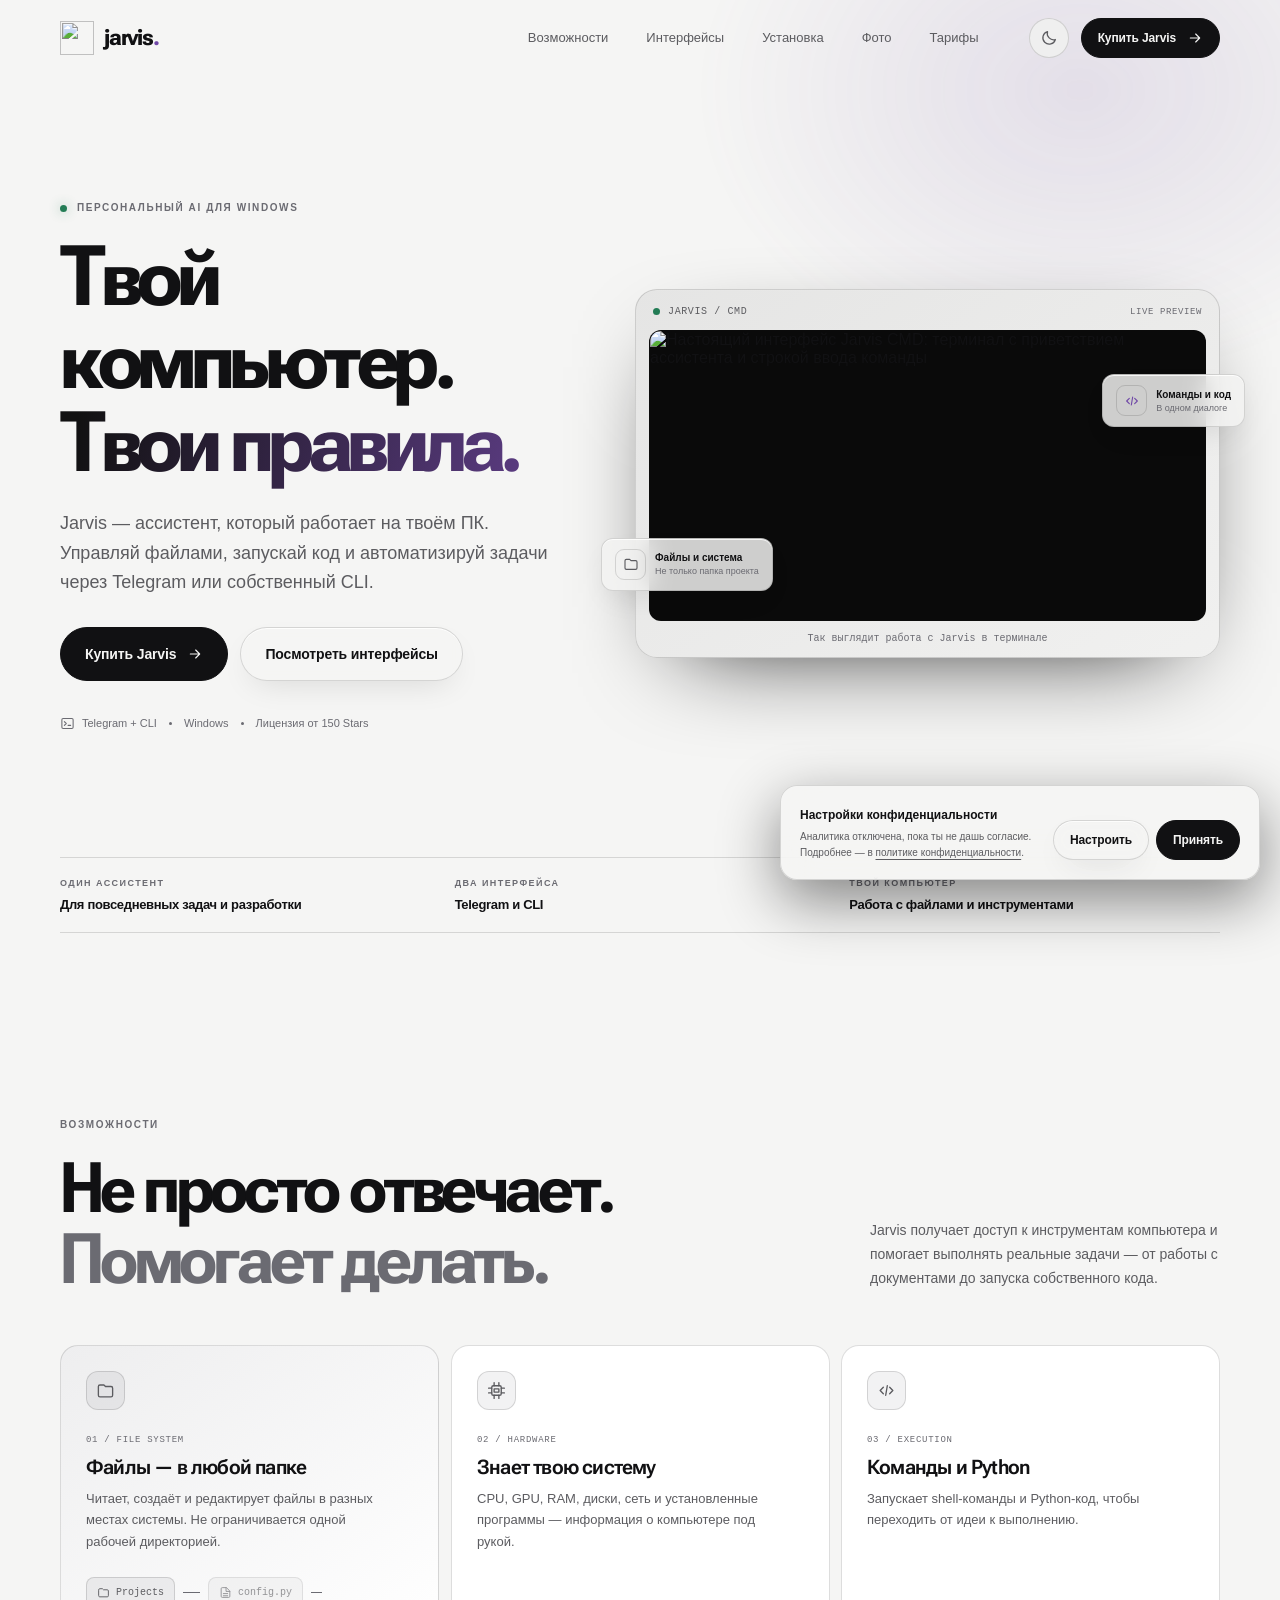
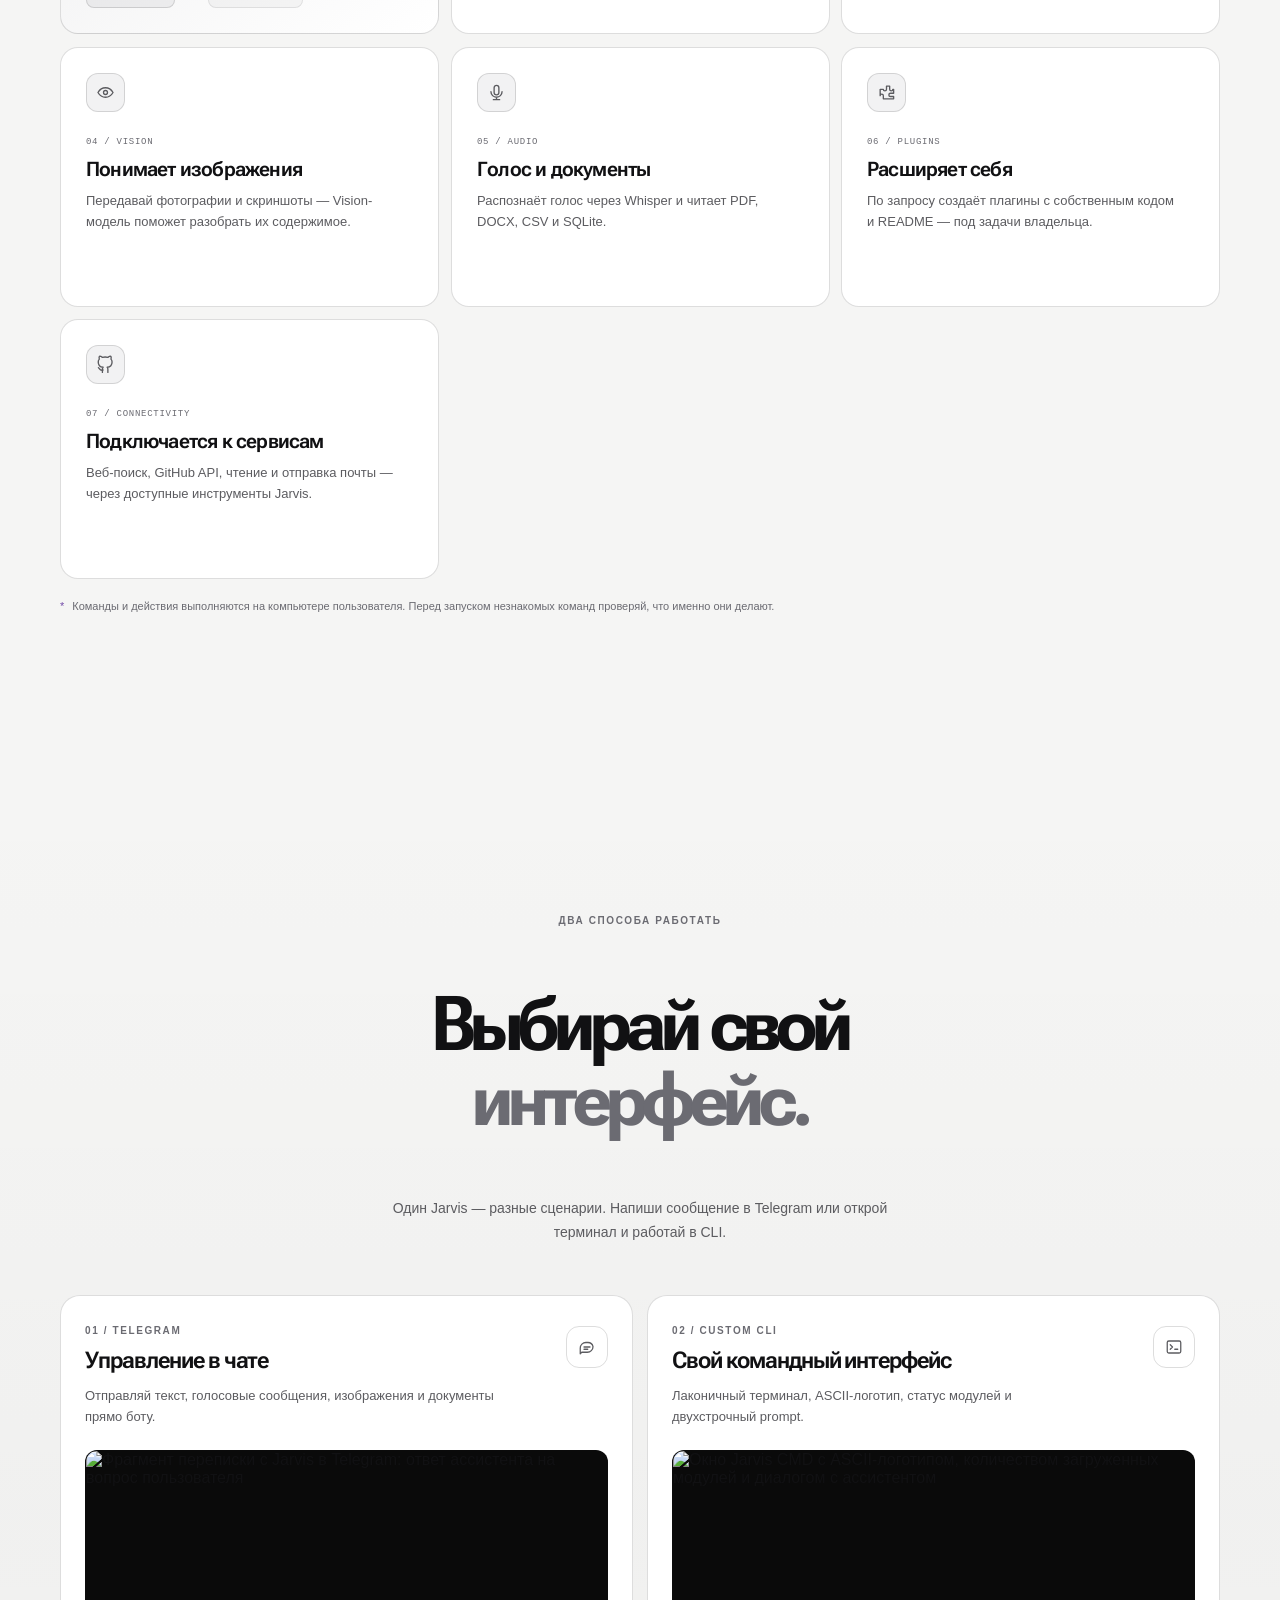
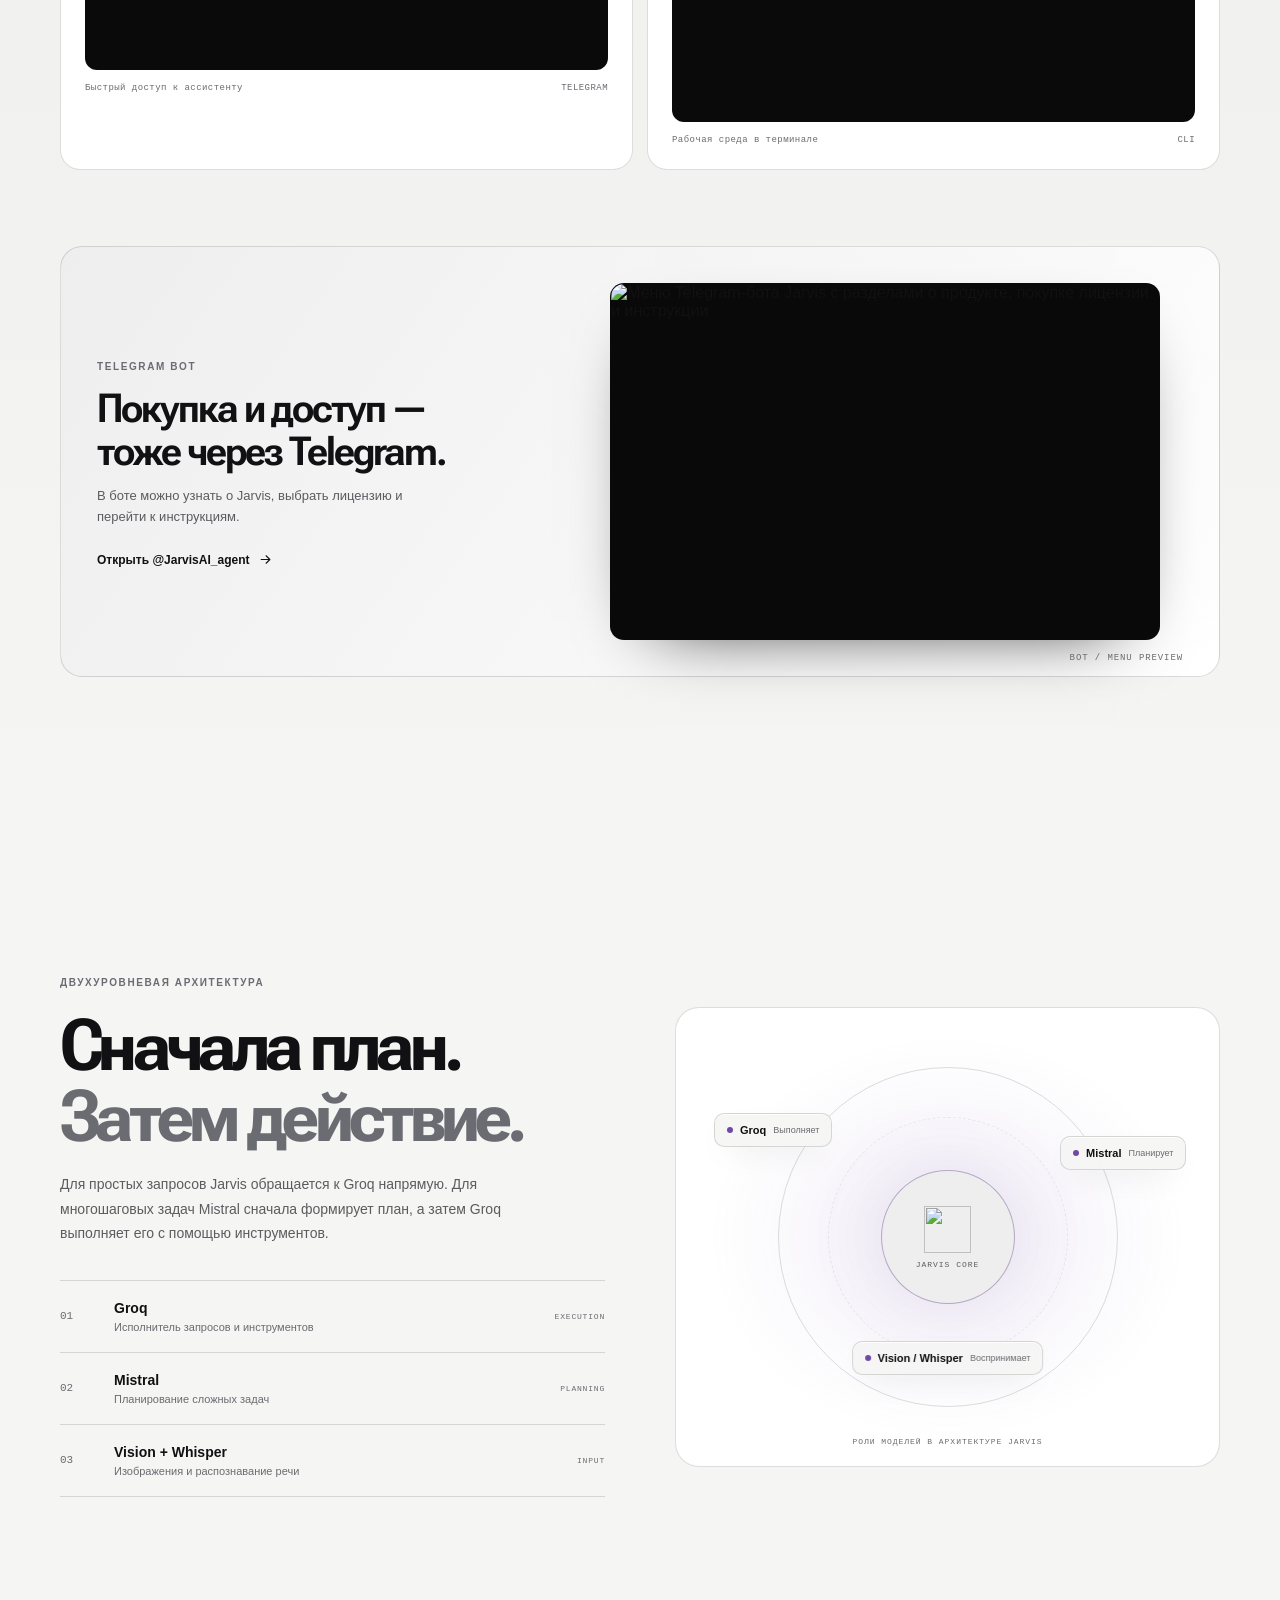
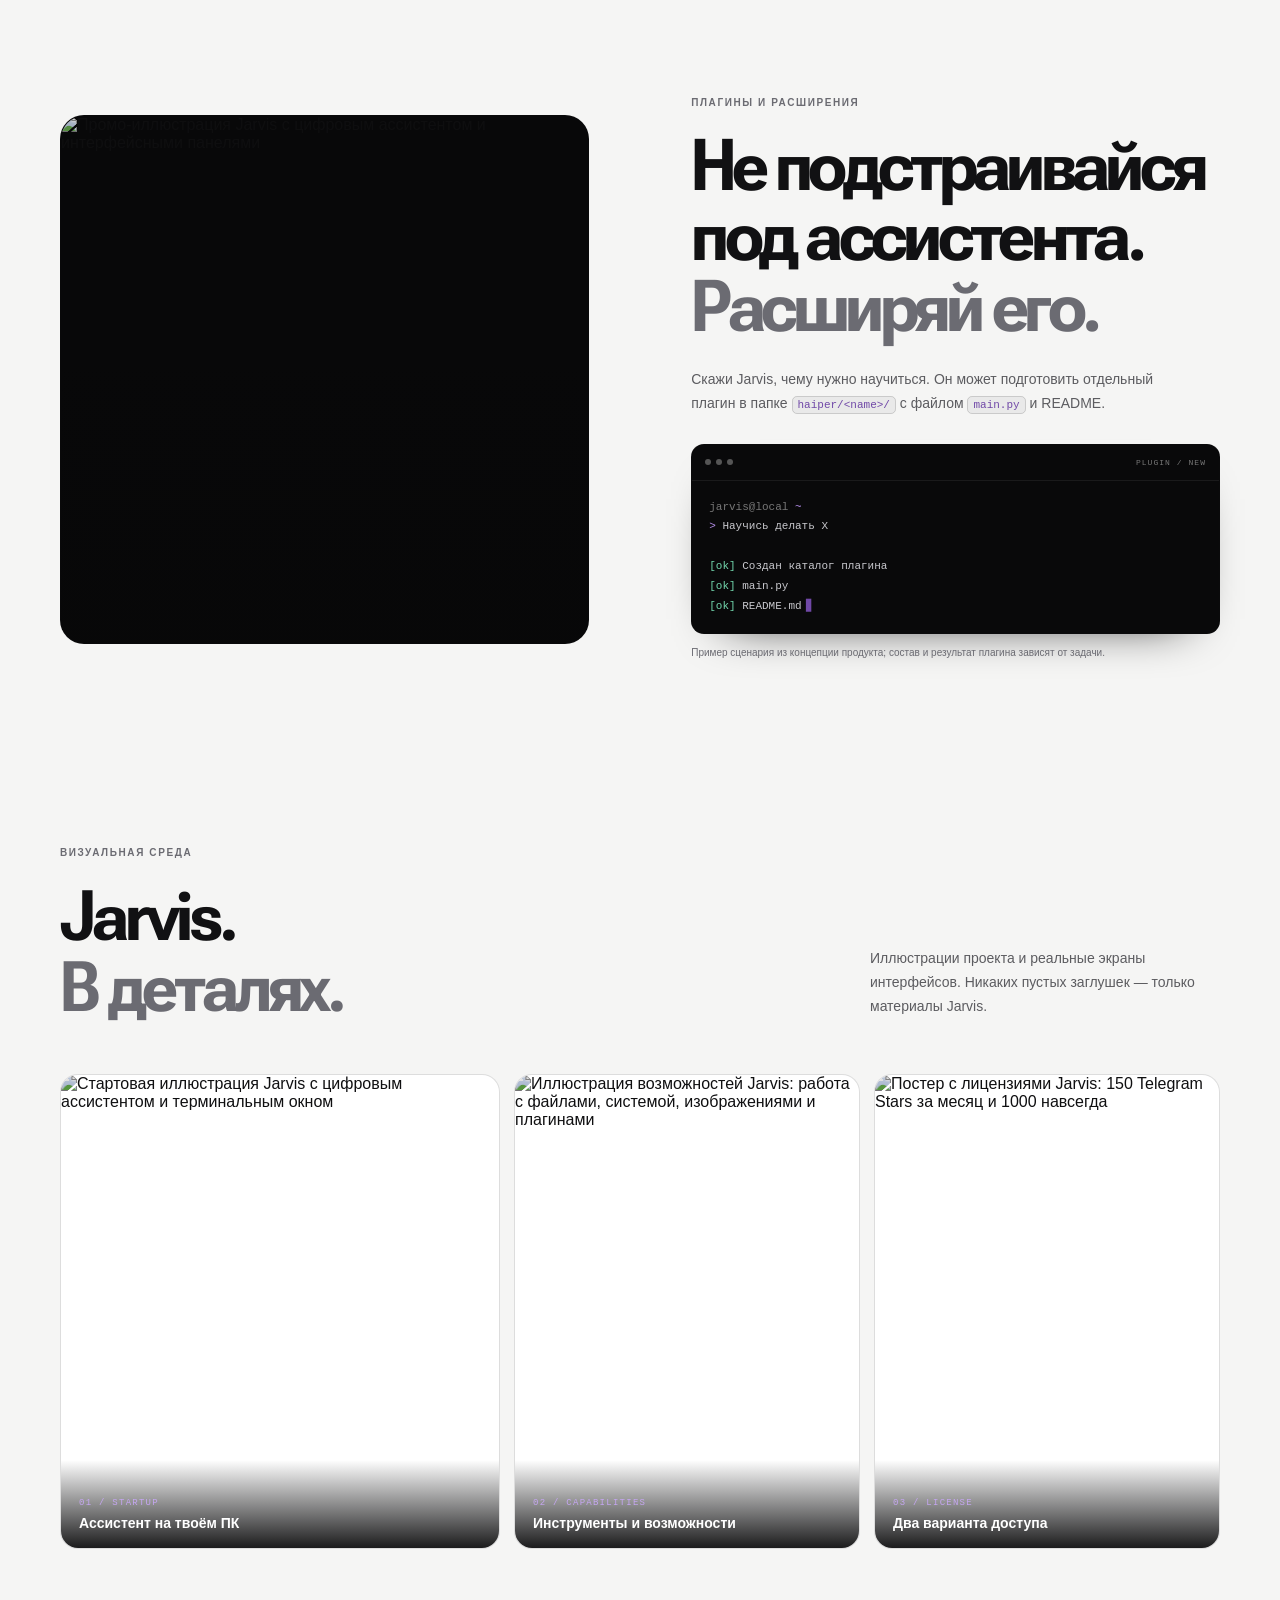
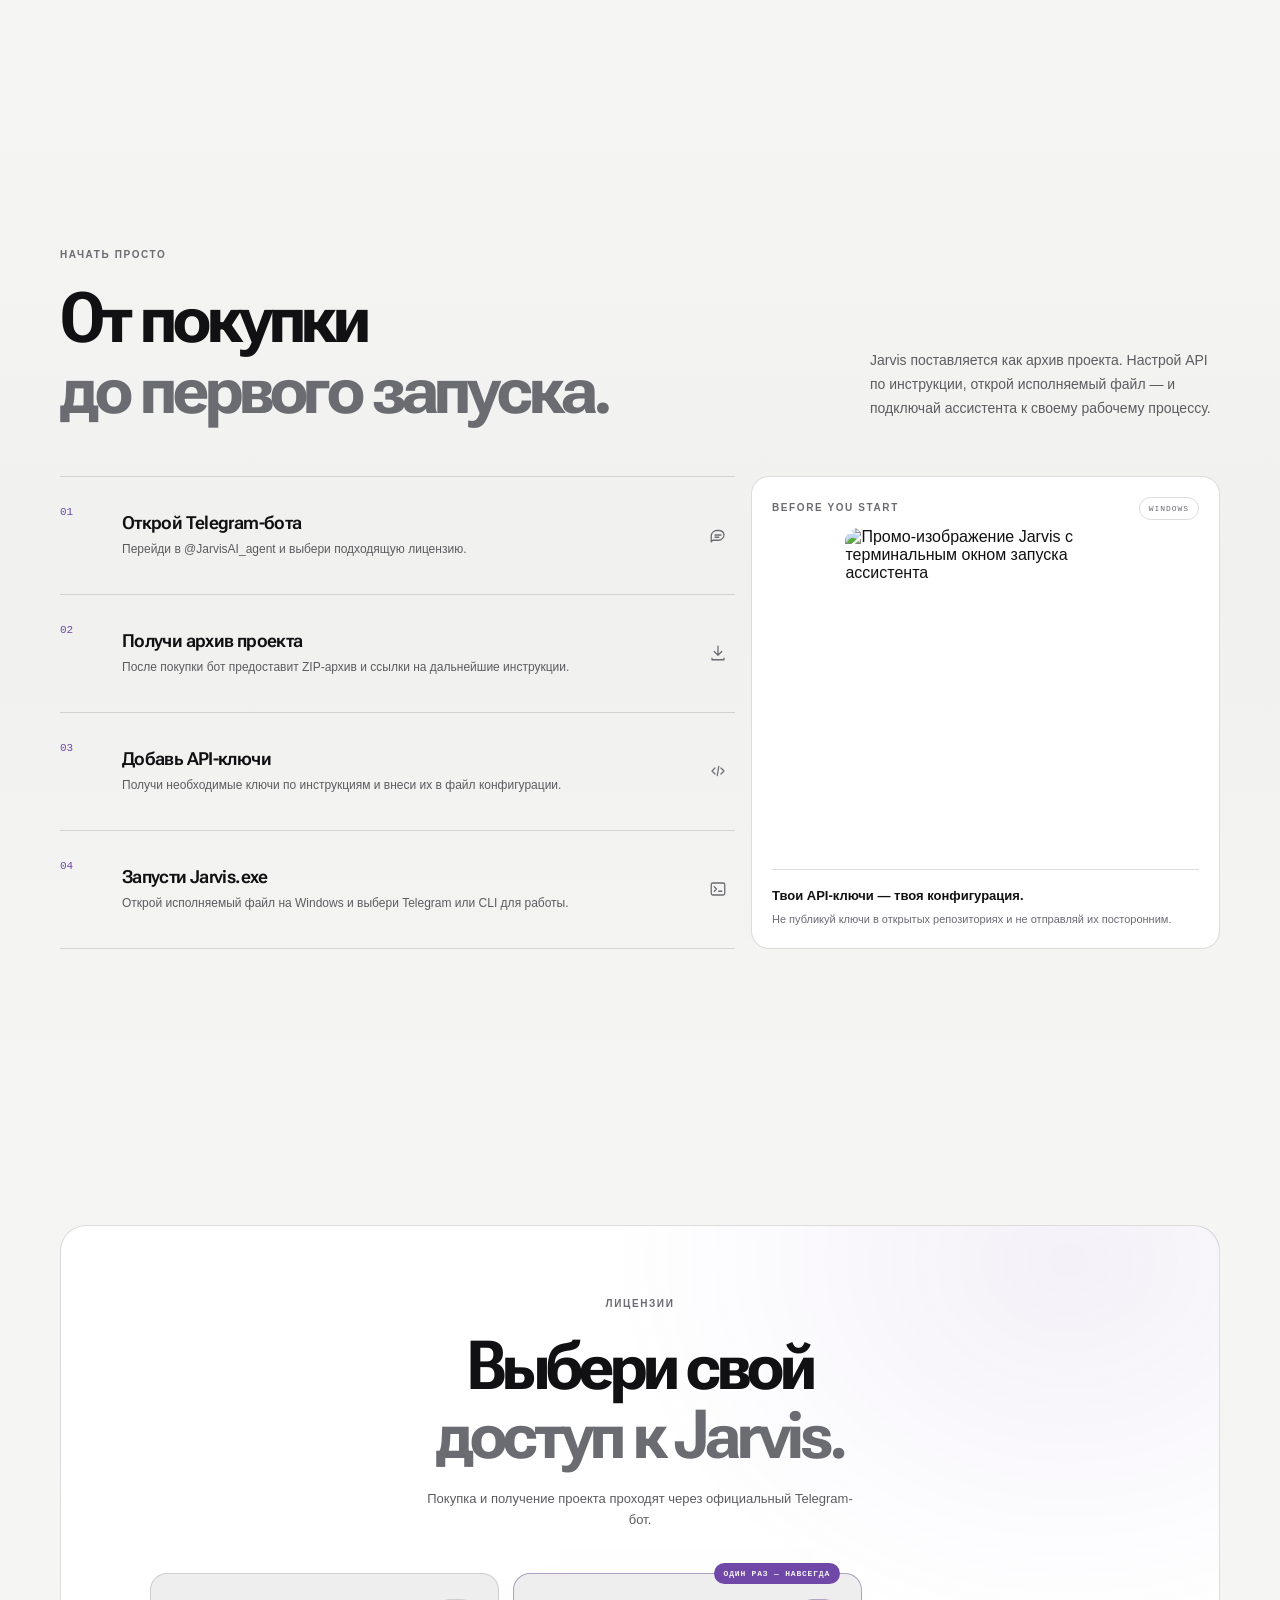
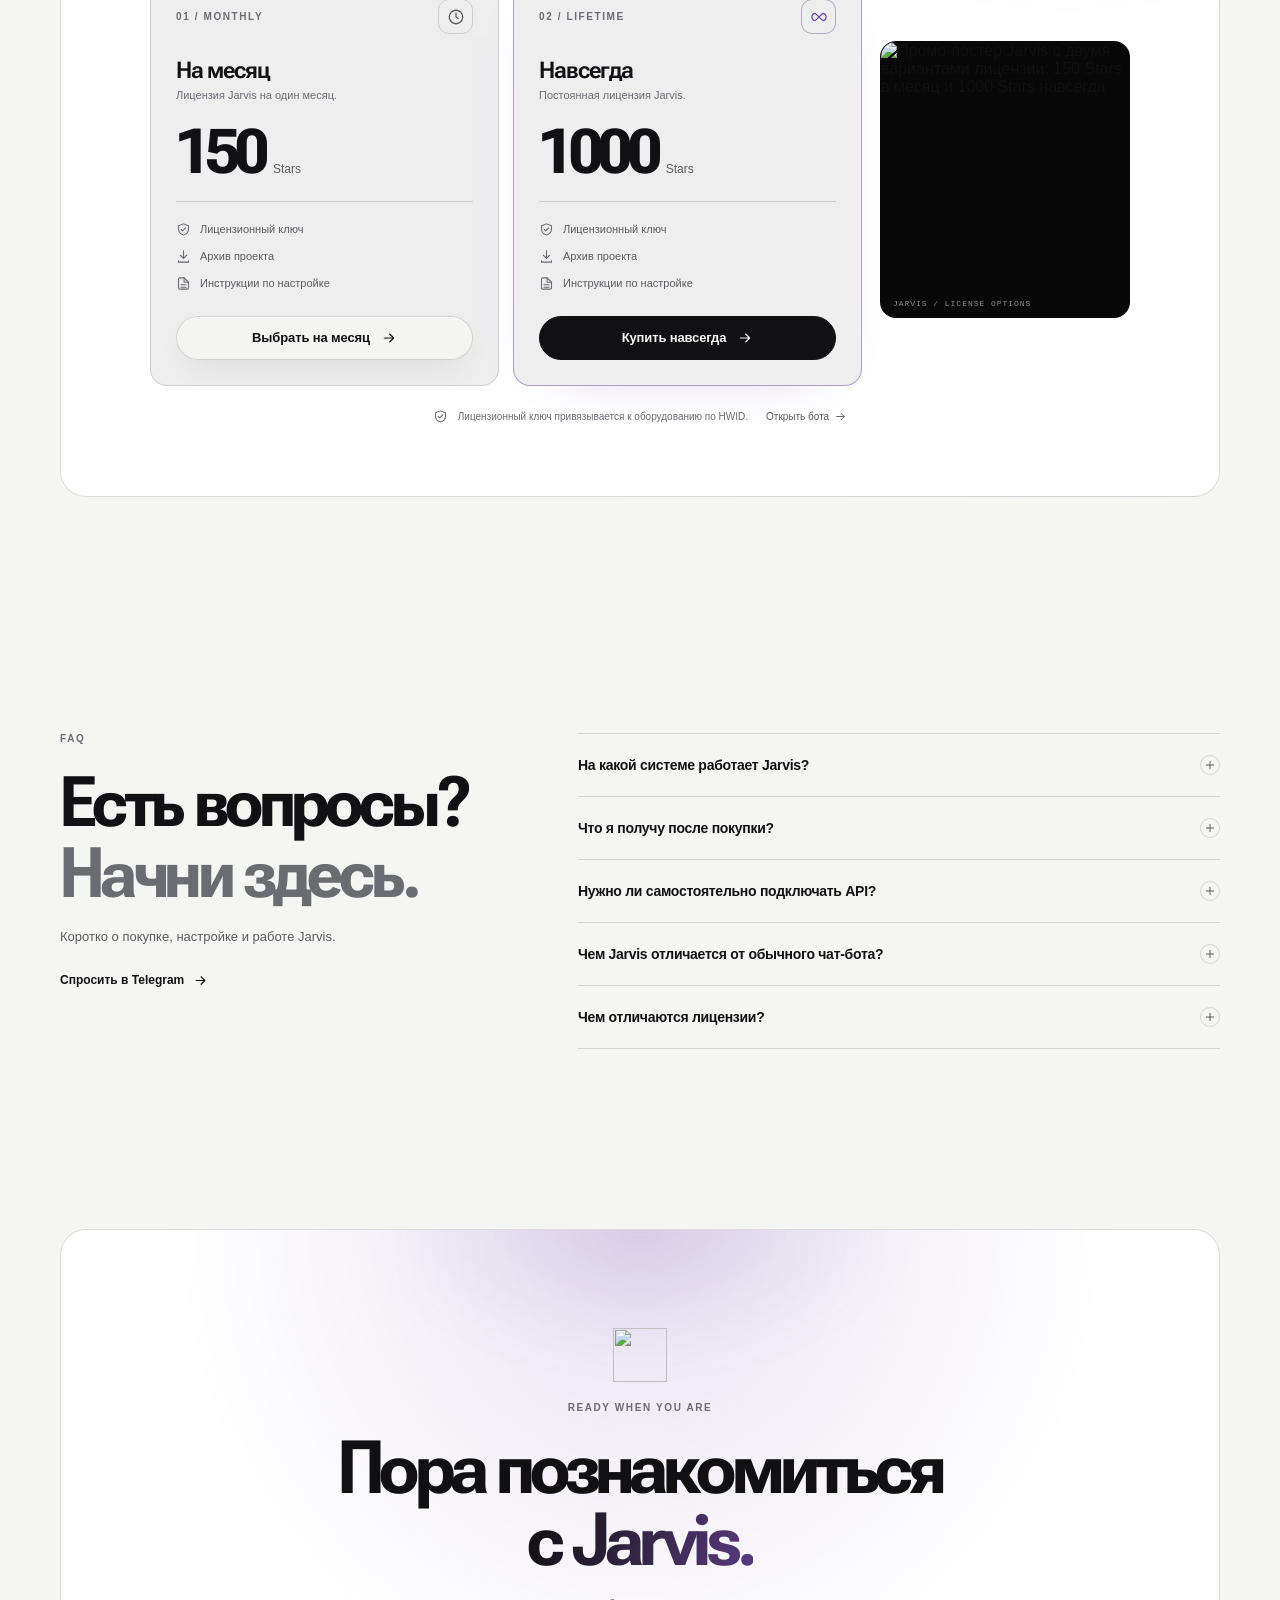
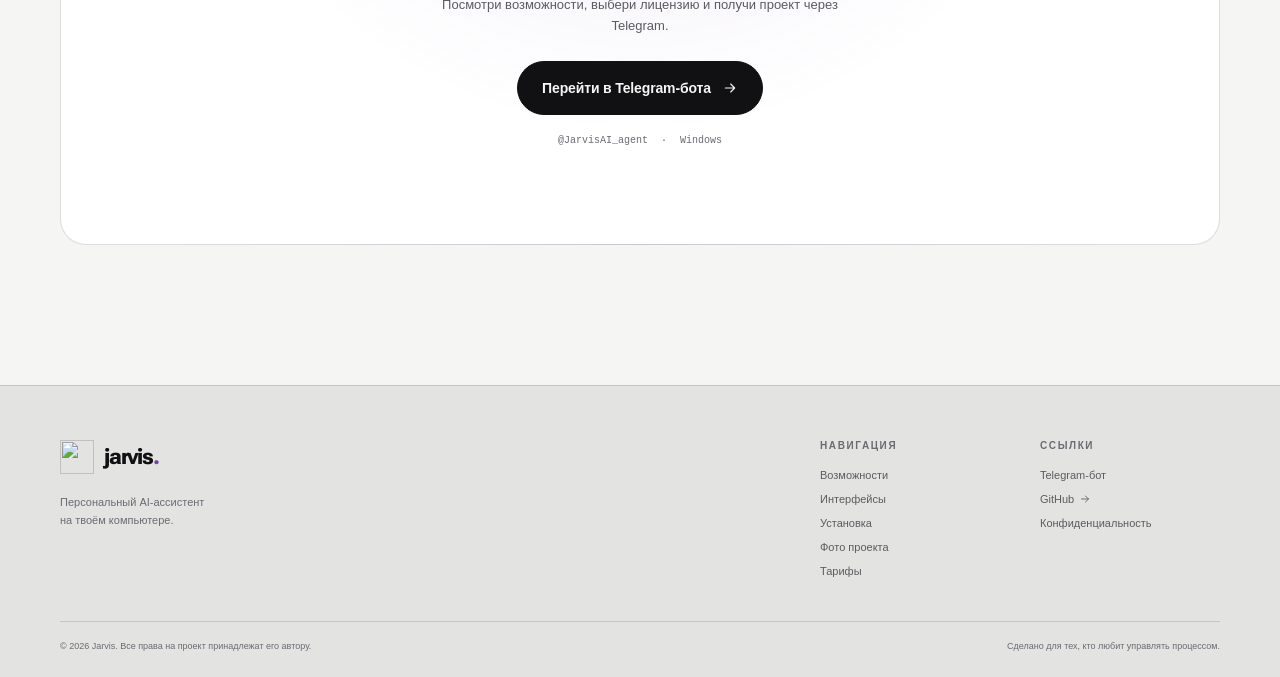
==== commit 0477ae37: "Add files via upload" ====
--- a/index.html
+++ b/index.html
@@ -98,6 +98,7 @@
         <a href="#features">Возможности</a>
         <a href="#interfaces">Интерфейсы</a>
         <a href="#setup">Установка</a>
+        <a href="#visuals">Фото</a>
         <a href="#pricing">Тарифы</a>
       </nav>
       <div class="header-actions">
@@ -110,7 +111,7 @@
       </div>
     </div>
     <nav class="mobile-nav" id="mobile-nav" aria-label="Мобильная навигация" hidden>
-      <a href="#features">Возможности</a><a href="#interfaces">Интерфейсы</a><a href="#setup">Установка</a><a href="#pricing">Тарифы</a>
+      <a href="#features">Возможности</a><a href="#interfaces">Интерфейсы</a><a href="#setup">Установка</a><a href="#visuals">Фото проекта</a><a href="#pricing">Тарифы</a>
       <a class="button button-light" href="https://t.me/JarvisAI_agent" target="_blank" rel="noopener noreferrer" data-track="mobile-menu-buy">Перейти к покупке <svg class="icon" aria-hidden="true"><use href="#i-arrow"/></svg></a>
     </nav>
   </header>
@@ -273,6 +274,20 @@
       </div>
     </section>
 
+    <section class="section section-gallery" id="visuals" aria-labelledby="visuals-title">
+      <div class="container">
+        <div class="section-heading reveal">
+          <div><div class="eyebrow">ВИЗУАЛЬНАЯ СРЕДА</div><h2 id="visuals-title">Jarvis.<br><span class="text-secondary">В деталях.</span></h2></div>
+          <p>Иллюстрации проекта и реальные экраны интерфейсов. Никаких пустых заглушек — только материалы Jarvis.</p>
+        </div>
+        <div class="visual-gallery">
+          <figure class="gallery-card gallery-card-wide reveal"><img src="assets/jarvis-startup.webp" width="1254" height="1254" alt="Стартовая иллюстрация Jarvis с цифровым ассистентом и терминальным окном" loading="lazy" decoding="async"><figcaption><span>01 / STARTUP</span><strong>Ассистент на твоём ПК</strong></figcaption></figure>
+          <figure class="gallery-card reveal" style="--i:1"><img src="assets/jarvis-visual.webp" width="1254" height="1254" alt="Иллюстрация возможностей Jarvis: работа с файлами, системой, изображениями и плагинами" loading="lazy" decoding="async"><figcaption><span>02 / CAPABILITIES</span><strong>Инструменты и возможности</strong></figcaption></figure>
+          <figure class="gallery-card reveal" style="--i:2"><img src="assets/jarvis-pricing.webp" width="1254" height="1254" alt="Постер с лицензиями Jarvis: 150 Telegram Stars за месяц и 1000 навсегда" loading="lazy" decoding="async"><figcaption><span>03 / LICENSE</span><strong>Два варианта доступа</strong></figcaption></figure>
+        </div>
+      </div>
+    </section>
+
     <section class="section section-setup" id="setup">
       <div class="container">
         <div class="section-heading reveal"><div><div class="eyebrow">НАЧАТЬ ПРОСТО</div><h2>От покупки<br><span class="text-secondary">до первого запуска.</span></h2></div><p>Jarvis поставляется как архив проекта. Настрой API по инструкции, открой исполняемый файл — и подключай ассистента к своему рабочему процессу.</p></div>
@@ -331,7 +346,7 @@
   <footer class="site-footer">
     <div class="container footer-main">
       <div class="footer-brand"><a class="brand" href="#top"><img src="assets/jarvis-mark.png" width="30" height="30" alt=""><span>jarvis<span class="brand-period">.</span></span></a><p>Персональный AI-ассистент<br>на твоём компьютере.</p></div>
-      <div class="footer-col"><span class="footer-label">НАВИГАЦИЯ</span><a href="#features">Возможности</a><a href="#interfaces">Интерфейсы</a><a href="#setup">Установка</a><a href="#pricing">Тарифы</a></div>
+      <div class="footer-col"><span class="footer-label">НАВИГАЦИЯ</span><a href="#features">Возможности</a><a href="#interfaces">Интерфейсы</a><a href="#setup">Установка</a><a href="#visuals">Фото проекта</a><a href="#pricing">Тарифы</a></div>
       <div class="footer-col"><span class="footer-label">ССЫЛКИ</span><a href="https://t.me/JarvisAI_agent" target="_blank" rel="noopener noreferrer" data-track="footer-telegram">Telegram-бот</a><a href="https://github.com/Tandi345645321/JarvisAPP" target="_blank" rel="noopener noreferrer" data-track="footer-github">GitHub <svg class="icon" aria-hidden="true"><use href="#i-arrow"/></svg></a><a href="privacy.html">Конфиденциальность</a></div>
     </div>
     <div class="container footer-bottom"><span>© <span id="year">2026</span> Jarvis. Все права на проект принадлежат его автору.</span><span>Сделано для тех, кто любит управлять процессом.</span></div>
--- a/styles.css
+++ b/styles.css
@@ -302,8 +302,41 @@
 .cookie-settings-panel label { display: grid; grid-template-columns: 18px 1fr; gap: 6px; align-items: center; font-size: 11px; }
 .cookie-settings-panel input { accent-color: var(--color-accent); }
 .cookie-settings-panel small { grid-column: 2; color: var(--color-muted); font-size: 9px; }
-.reveal { opacity: 0; transform: translateY(22px); transition: opacity .65s var(--ease-soft), transform .65s var(--ease-soft); transition-delay: calc(var(--i,0) * 75ms); }
-.reveal.is-visible { opacity: 1; transform: translateY(0); }
+.reveal { opacity: 1; transform: none; }
+.js-motion-ready .reveal { opacity: 0; transform: translateY(30px) scale(.985); transition: opacity .85s var(--ease-soft), transform .85s var(--ease-soft); transition-delay: calc(var(--i,0) * 95ms); }
+.js-motion-ready .reveal.is-visible { opacity: 1; transform: translateY(0) scale(1); }
+
+/* Intentional motion: ambient light, interface float, orbit rotation and visible interaction feedback. */
+@keyframes ambient-drift { 0% { transform: translate3d(0,0,0) scale(1); opacity: .72; } 100% { transform: translate3d(-44px,35px,0) scale(1.12); opacity: 1; } }
+@keyframes status-pulse { 0%,100% { box-shadow: 0 0 0 0 color-mix(in srgb,var(--color-green) 0%,transparent); opacity: .9; } 50% { box-shadow: 0 0 0 7px color-mix(in srgb,var(--color-green) 13%,transparent); opacity: 1; } }
+@keyframes note-float { 0%,100% { transform: translateY(0); } 50% { transform: translateY(-8px); } }
+@keyframes orbit-rotation { to { rotate: 360deg; } }
+@keyframes orbit-rotation-reverse { to { rotate: -360deg; } }
+@keyframes terminal-cursor { 0%,48% { opacity: 1; } 49%,100% { opacity: 0; } }
+@keyframes visual-enter { from { opacity: 0; transform: scale(.965) translateY(15px); filter: blur(6px); } to { opacity: 1; transform: scale(1) translateY(0); filter: blur(0); } }
+.hero-backdrop { animation: ambient-drift 17s var(--ease-soft) infinite alternate; }
+.orbit-one { animation: orbit-rotation 90s linear infinite; }
+.orbit-two { animation: orbit-rotation-reverse 66s linear infinite; }
+.hero-visual { transition: transform .65s var(--ease-soft), box-shadow .65s var(--ease-soft); }
+.hero-visual:hover { transform: translateY(-4px); box-shadow: 0 38px 110px -48px #000, inset 0 1px 0 #ffffff0a; }
+.status-dot { animation: status-pulse 2.4s ease-in-out infinite; }
+.note-left { animation: note-float 5.5s var(--ease-soft) infinite; }
+.note-right { animation: note-float 6.2s var(--ease-soft) -1.7s infinite; }
+.cli-frame img { animation: visual-enter 1s .18s both var(--ease-soft); }
+.plugin-terminal pre::after { content: "▋"; display: inline-block; margin-left: 4px; color: var(--color-accent); animation: terminal-cursor 1.1s steps(1,end) infinite; }
+.feature-card, .interface-card, .price-card, .gallery-card { will-change: transform; }
+.feature-card:hover, .interface-card:hover, .price-card:hover, .gallery-card:hover { transform: translateY(-5px); }
+.gallery-card { position: relative; overflow: hidden; margin: 0; min-width: 0; border: 1px solid var(--color-rule); border-radius: 18px; background: var(--color-card); transition: transform .55s var(--ease-soft), border-color .4s var(--ease-soft), box-shadow .4s var(--ease-soft); }
+.gallery-card:hover { border-color: color-mix(in srgb,var(--color-accent) 42%,var(--color-rule)); box-shadow: 0 24px 60px -42px #a16eea66; }
+.gallery-card img { width: 100%; height: 100%; aspect-ratio: 1; object-fit: cover; transition: transform .9s var(--ease-soft), filter .8s var(--ease-soft); filter: saturate(.84) brightness(.88); }
+.gallery-card:hover img { transform: scale(1.045); filter: saturate(1.02) brightness(1); }
+.gallery-card figcaption { position: absolute; inset: auto 0 0; display: flex; flex-direction: column; gap: 7px; padding: 38px 18px 17px; background: linear-gradient(transparent,#050506e8); }
+.gallery-card figcaption span { color: #c5a6f2; font: 9px var(--font-mono); letter-spacing: .14em; }
+.gallery-card figcaption strong { color: #fff; font-size: 14px; font-weight: 620; }
+.visual-gallery { display: grid; grid-template-columns: 1.12fr .88fr .88fr; gap: 14px; align-items: stretch; }
+.gallery-card-wide img { aspect-ratio: 1 / 1.08; }
+.section-gallery { padding-top: 35px; }
+
 /* Inner pages */
 .inner-main { min-height: 70vh; padding: calc(var(--header-h) + 76px) 0 110px; }
 .breadcrumbs { display: flex; align-items: center; flex-wrap: wrap; gap: 8px; margin-bottom: 42px; color: var(--color-muted); font-size: 11px; }
@@ -351,6 +384,9 @@
   .section-heading { align-items: start; flex-direction: column; gap: 18px; }
   .section-heading > p { max-width: 520px; }
   .feature-grid { grid-template-columns: repeat(2,minmax(0,1fr)); }
+  .visual-gallery { grid-template-columns: 1fr 1fr; }
+  .gallery-card-wide { grid-column: 1 / -1; }
+  .gallery-card-wide img { aspect-ratio: 16 / 9; }
   .feature-card-large { grid-column: span 1; }
   .telegram-flow { grid-template-columns: 1fr; gap: 28px; padding: 28px; }
   .telegram-flow-image figure { max-width: 460px; }
@@ -456,5 +492,7 @@
 }
 @media (prefers-reduced-motion: reduce) {
   *,*::before,*::after { scroll-behavior: auto !important; animation-duration: .01ms !important; animation-iteration-count: 1 !important; transition-duration: .01ms !important; }
-  .reveal { opacity: 1; transform: none; }
-}
+  .reveal { opacity: 1 !important; transform: none !important; }
+  .hero-backdrop,.status-dot,.note-left,.note-right,.cli-frame img,.plugin-terminal pre::after,.orbit-one,.orbit-two { animation: none !important; }
+}
+@media (hover: none) { .feature-card:hover,.interface-card:hover,.price-card:hover,.gallery-card:hover { transform: none; } }
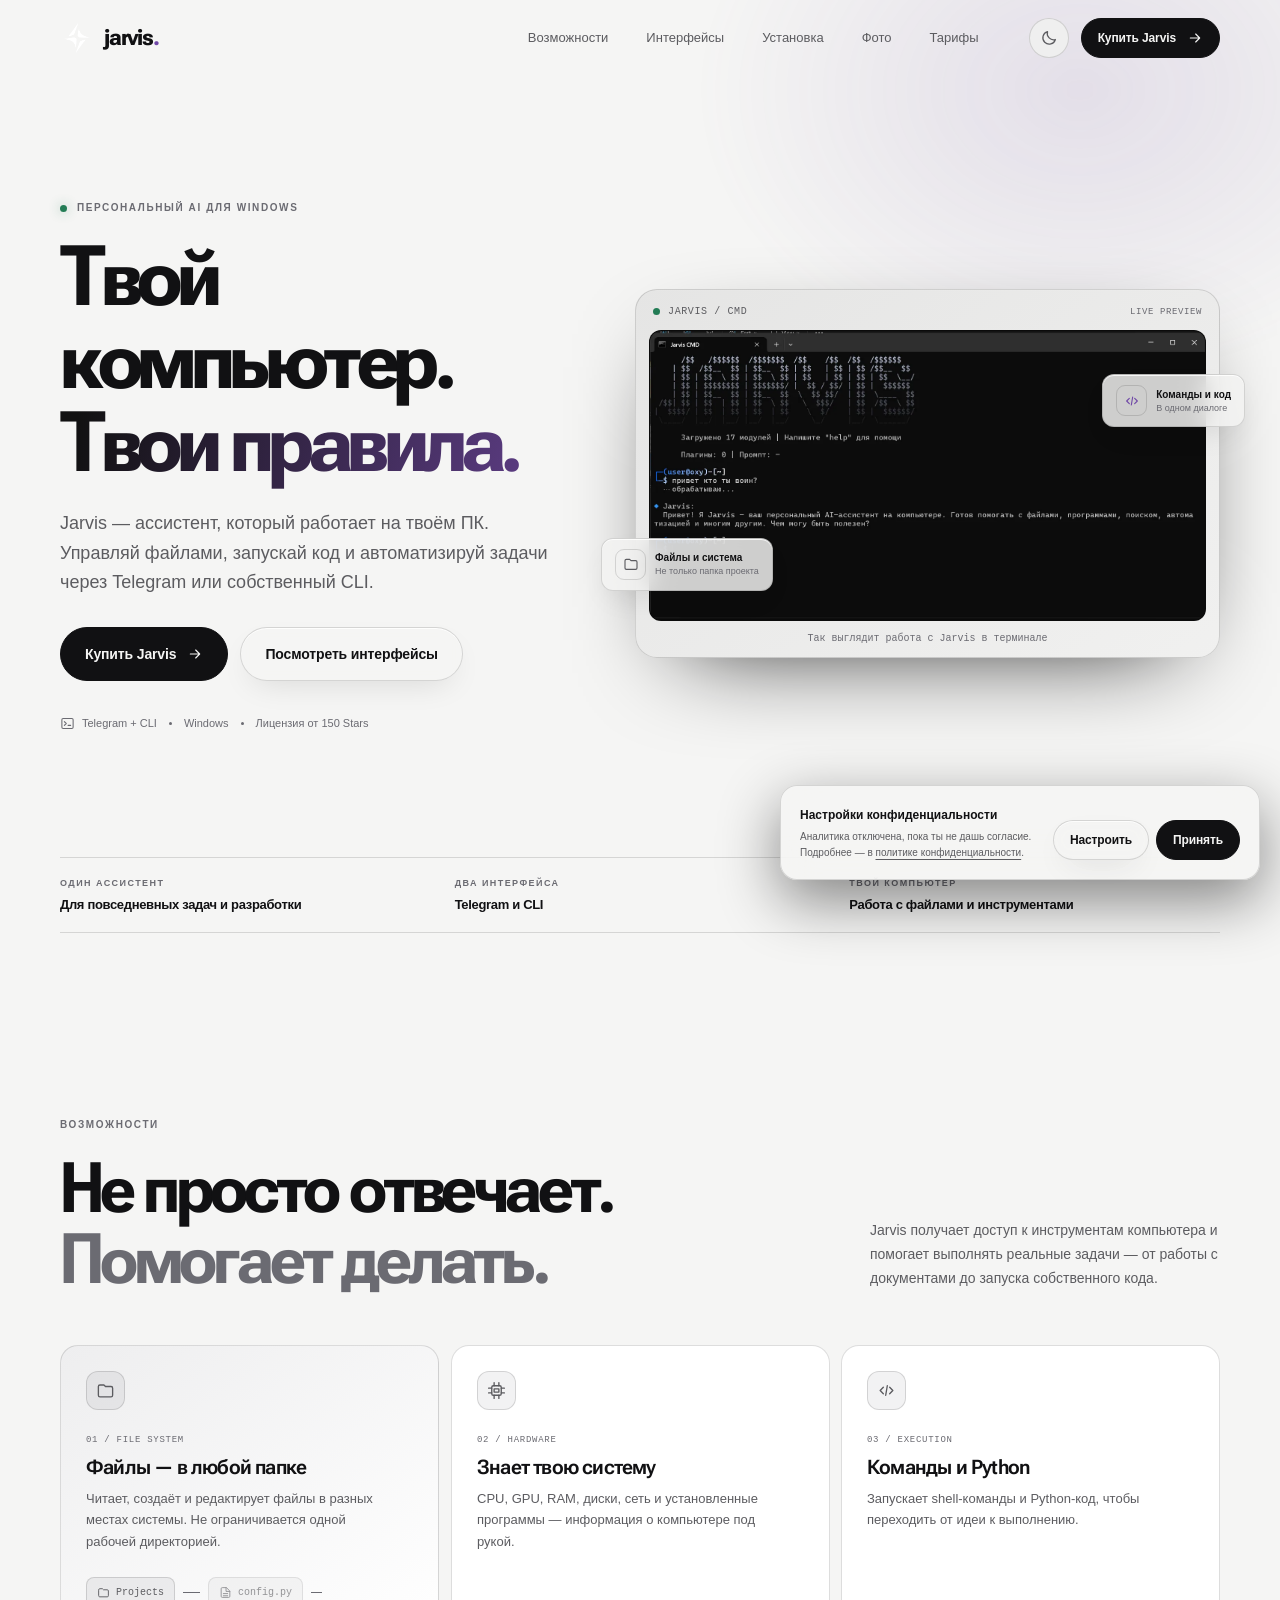
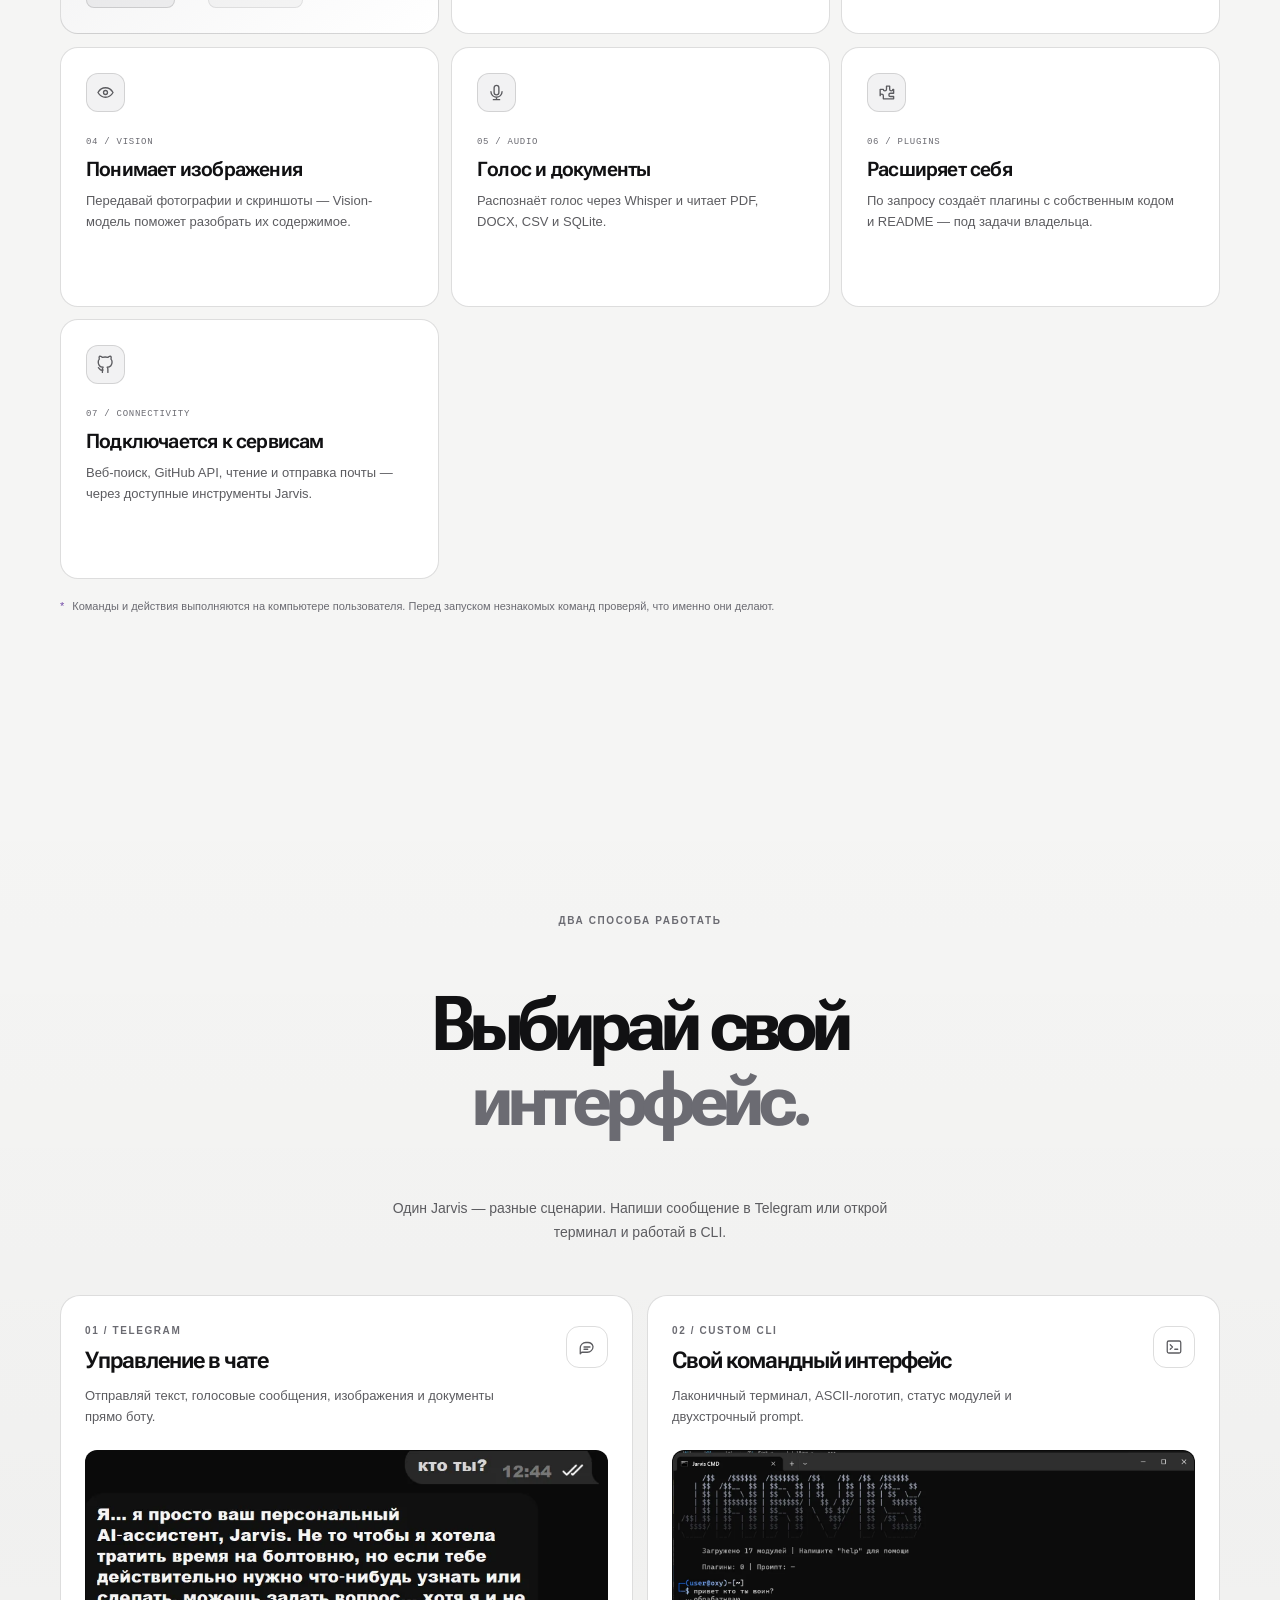
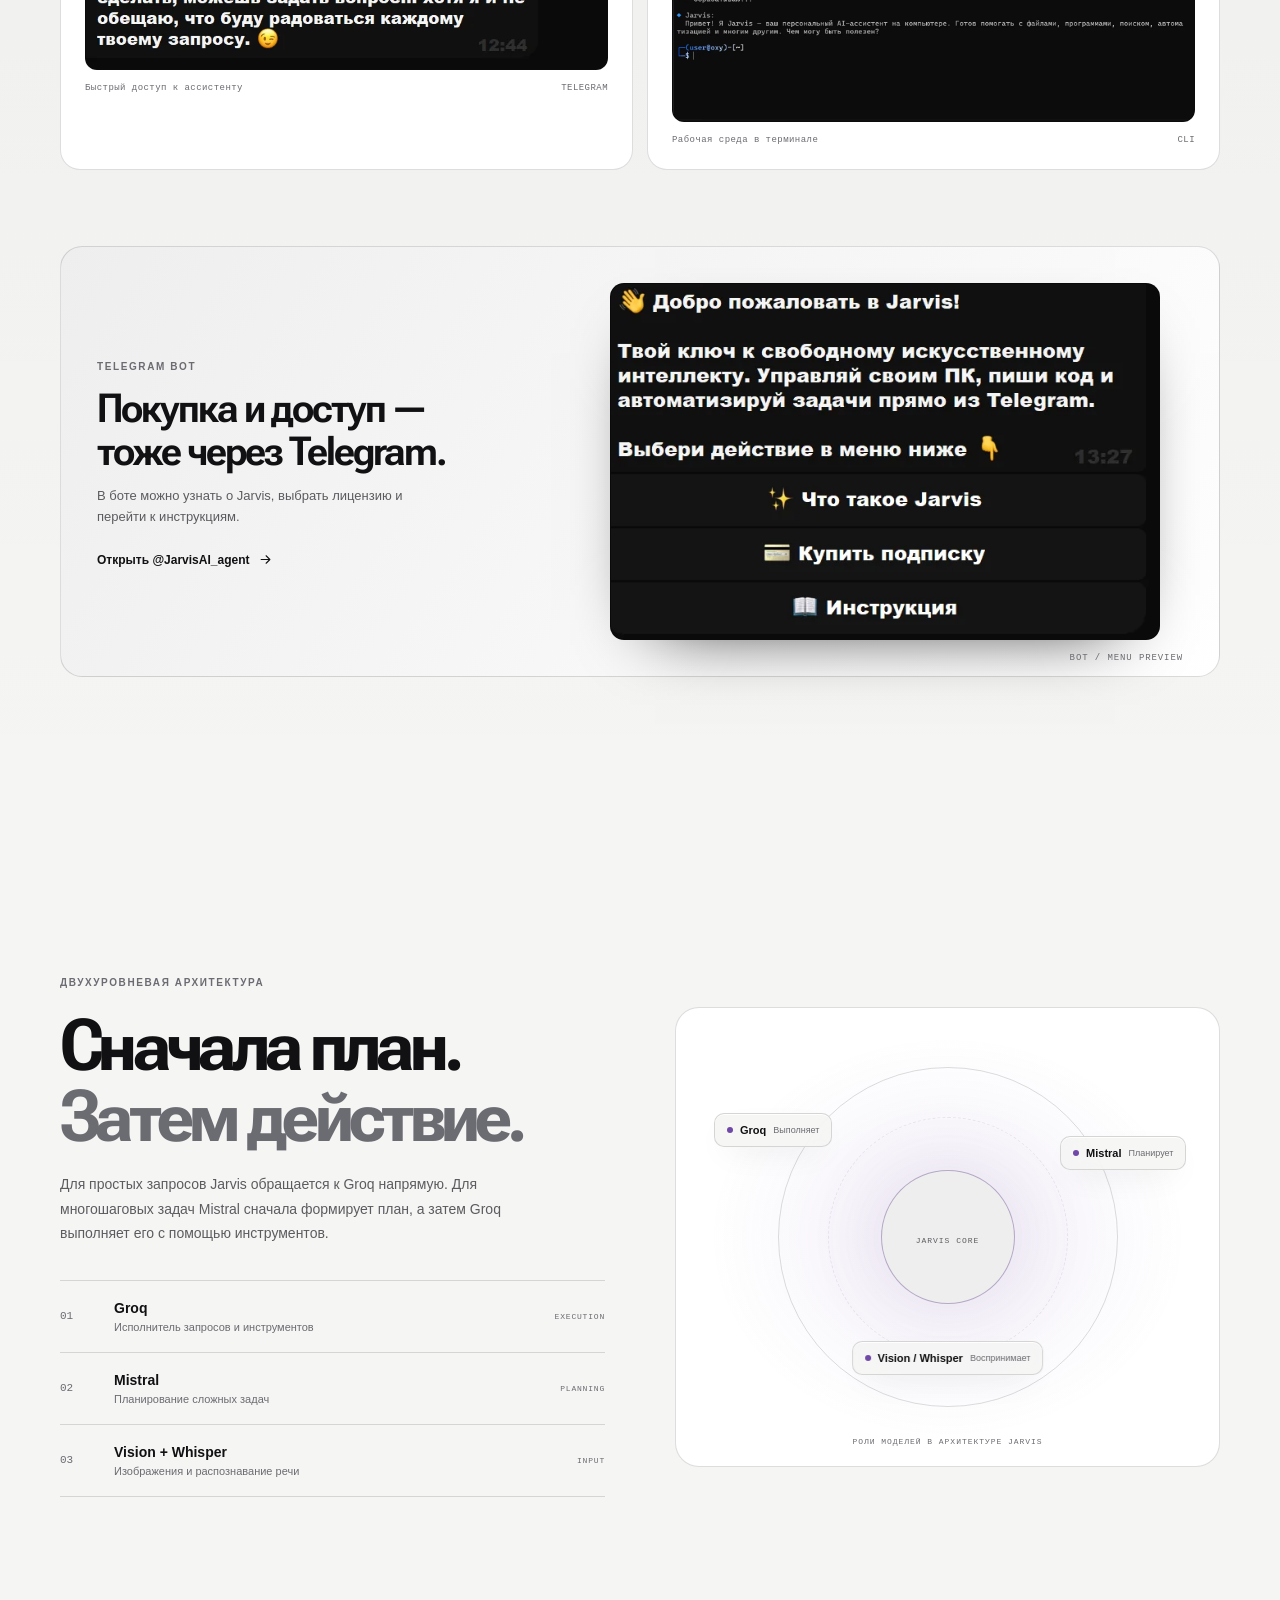
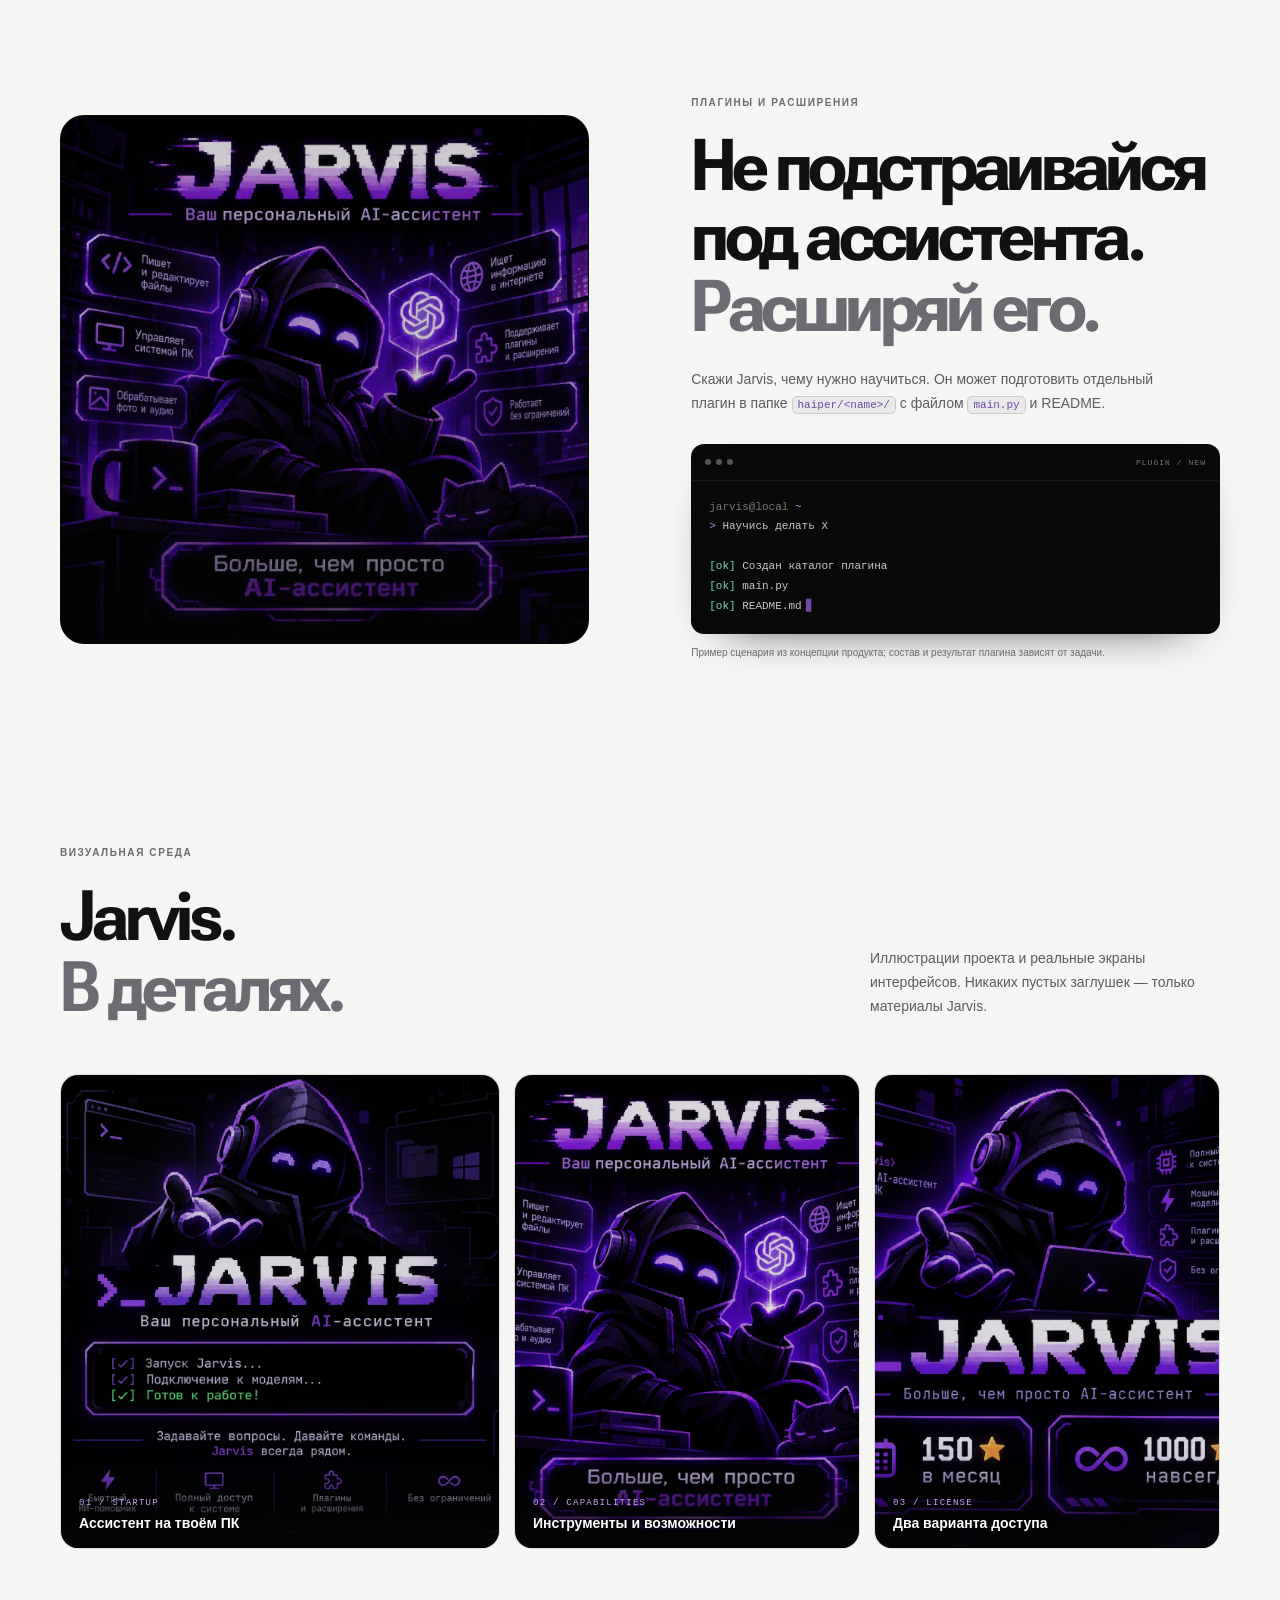
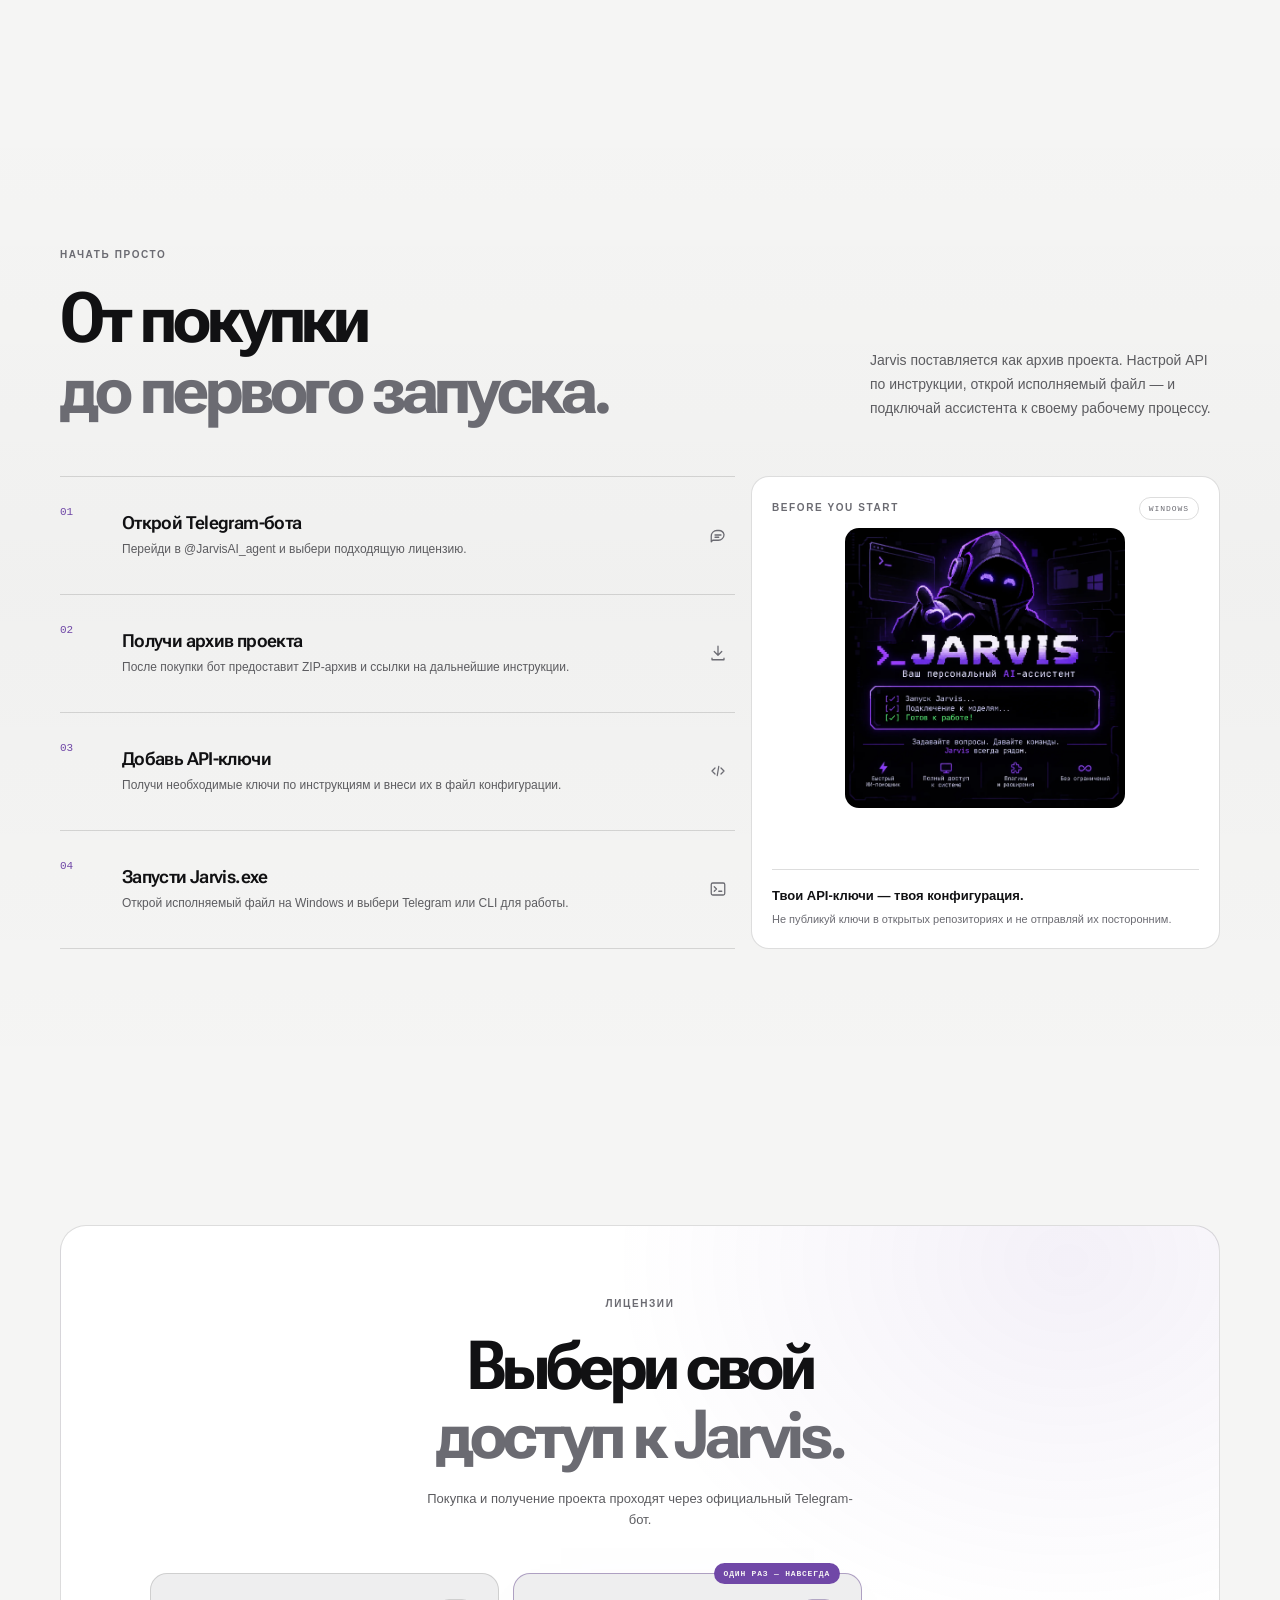
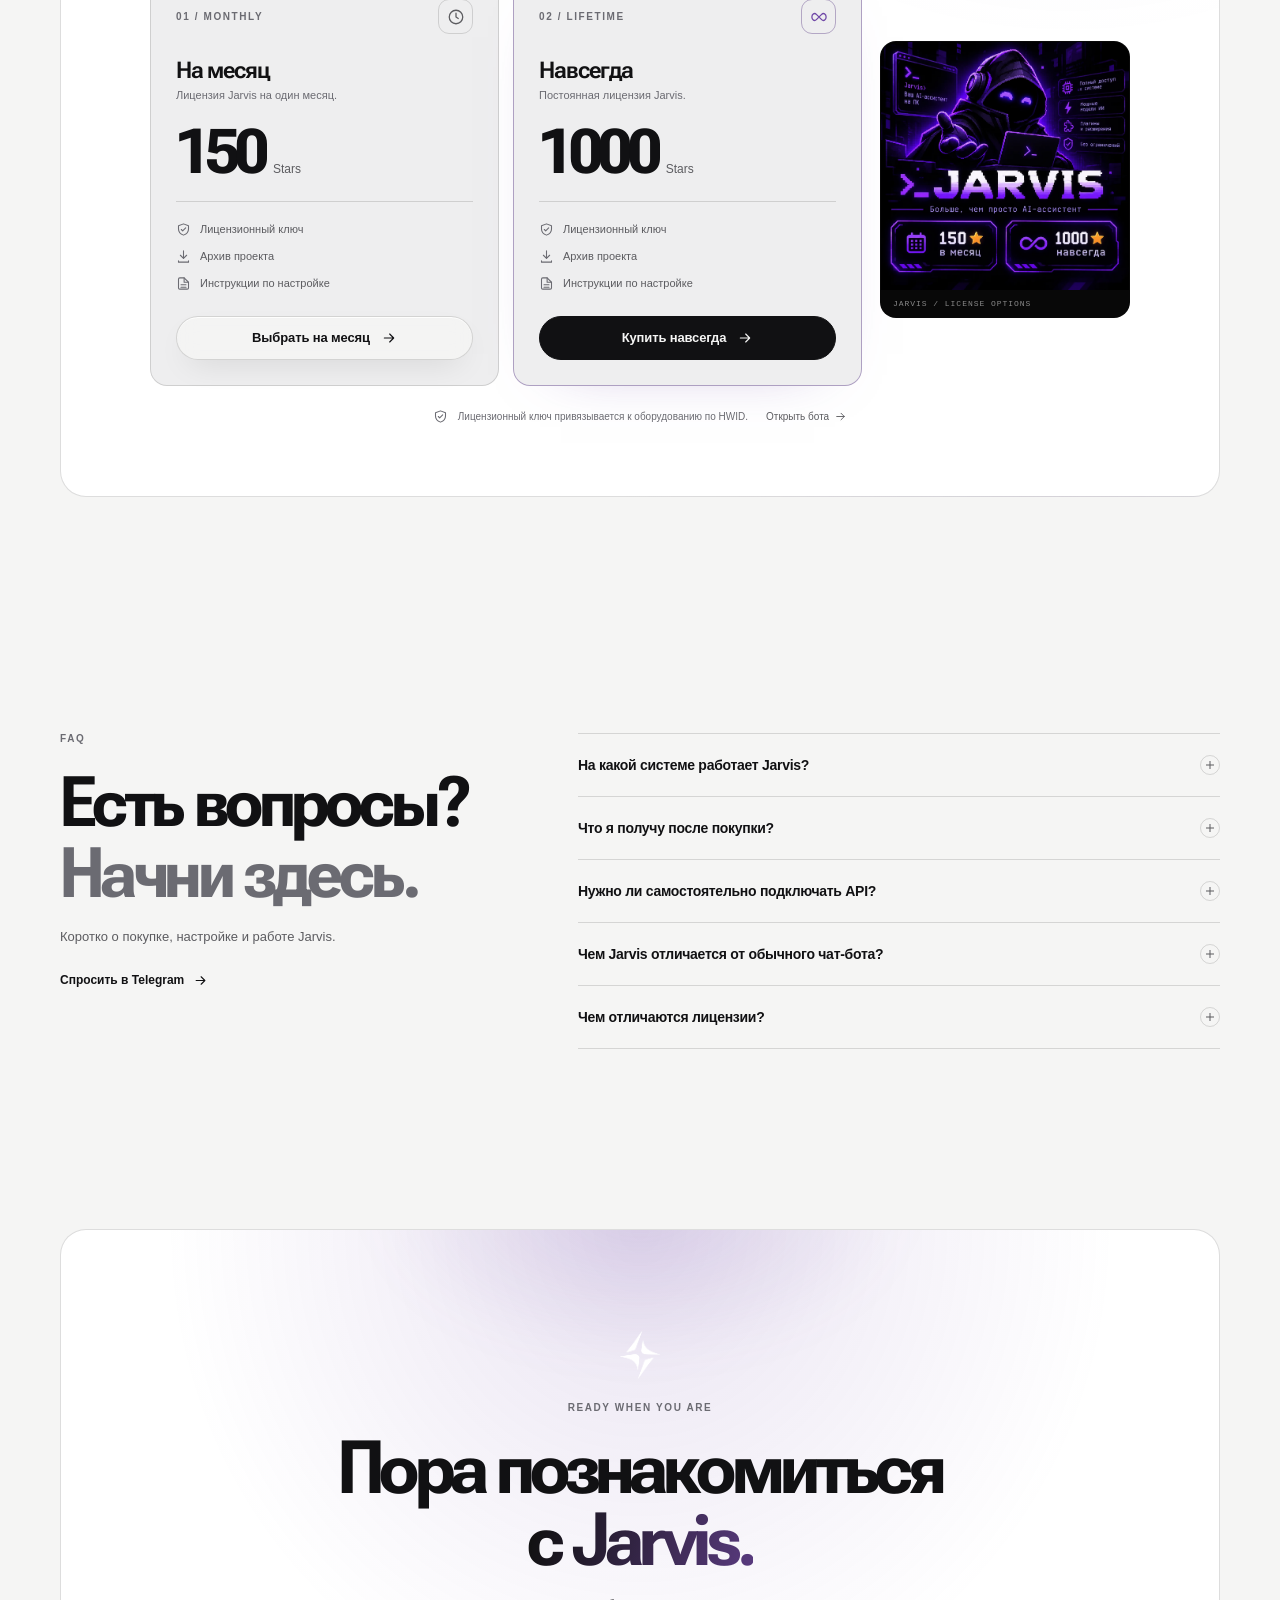
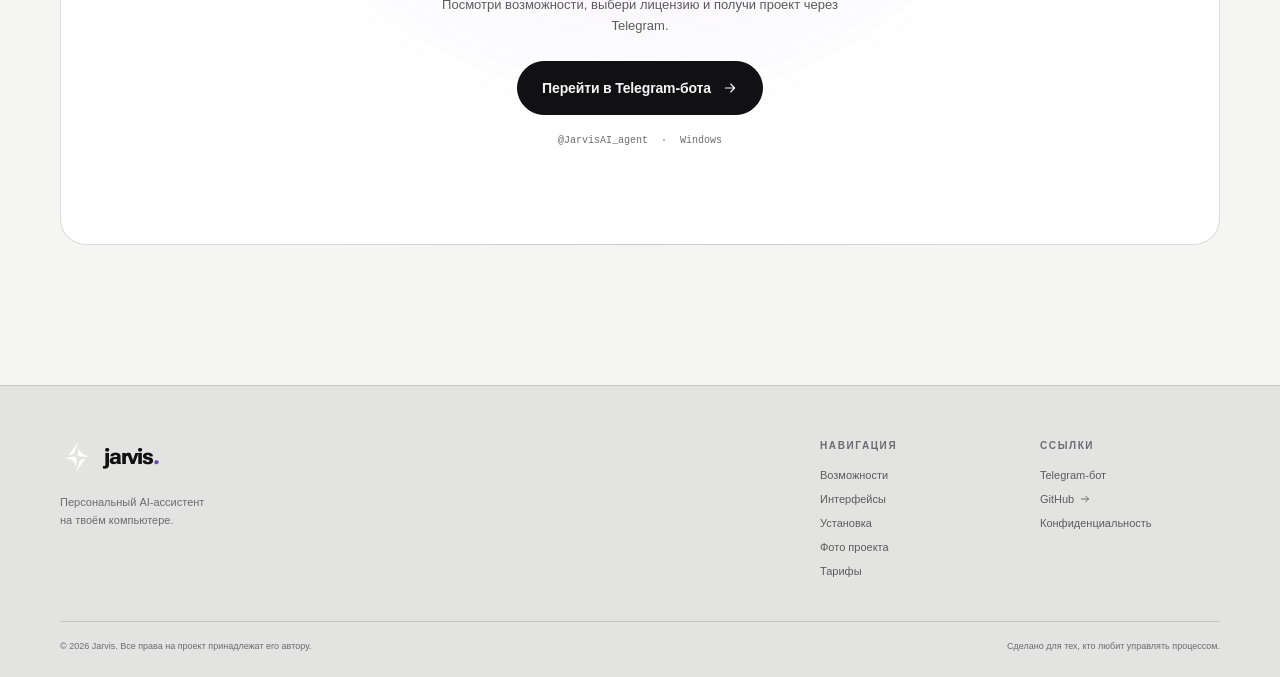
==== commit f92137d4: "Fix image paths and add Jarvis core artwork" ====
--- a/index.html
+++ b/index.html
@@ -9,9 +9,9 @@
   <meta name="description" content="Jarvis — AI-ассистент на вашем ПК: управление файлами, запуск команд и Python, работа с документами через Telegram и CLI. Узнайте о проекте и выберите лицензию.">
   <meta name="robots" content="index,follow,max-image-preview:large">
   <link rel="canonical" href="https://tandi345645321.github.io/JarvisAPP/">
-  <link rel="icon" href="assets/favicon.svg" type="image/svg+xml"><link rel="mask-icon" href="assets/safari-pinned-tab.svg" color="#b58eea">
-  <link rel="icon" href="assets/icon-192.png" sizes="192x192" type="image/png">
-  <link rel="apple-touch-icon" href="assets/apple-touch-icon.png">
+  <link rel="icon" href="favicon.svg" type="image/svg+xml"><link rel="mask-icon" href="safari-pinned-tab.svg" color="#b58eea">
+  <link rel="icon" href="icon-192.png" sizes="192x192" type="image/png">
+  <link rel="apple-touch-icon" href="apple-touch-icon.png">
   <link rel="manifest" href="site.webmanifest">
   <meta property="og:type" content="website">
   <meta property="og:locale" content="ru_RU">
@@ -19,13 +19,13 @@
   <meta property="og:title" content="Jarvis — персональный AI-ассистент для Windows">
   <meta property="og:description" content="Не просто чат с ИИ. Ассистент, который работает на вашем компьютере: файлы, код, команды, Telegram и собственный CLI.">
   <meta property="og:url" content="https://tandi345645321.github.io/JarvisAPP/">
-  <meta property="og:image" content="https://tandi345645321.github.io/JarvisAPP/assets/og-jarvis.png">
+  <meta property="og:image" content="https://tandi345645321.github.io/JarvisAPP/og-jarvis.png">
   <meta property="og:image:width" content="1200">
   <meta property="og:image:height" content="630">
   <meta name="twitter:card" content="summary_large_image">
   <meta name="twitter:title" content="Jarvis — персональный AI-ассистент для Windows">
   <meta name="twitter:description" content="Ассистент на вашем ПК. Файлы, код, команды, Telegram и CLI.">
-  <meta name="twitter:image" content="https://tandi345645321.github.io/JarvisAPP/assets/og-jarvis.png">
+  <meta name="twitter:image" content="https://tandi345645321.github.io/JarvisAPP/og-jarvis.png">
   <script>
     (() => {
       try {
@@ -38,13 +38,13 @@
   <link rel="preconnect" href="https://fonts.googleapis.com">
   <link rel="preconnect" href="https://fonts.gstatic.com" crossorigin>
   <link href="https://fonts.googleapis.com/css2?family=Roboto+Flex:opsz,wght,GRAD@8..144,400..800,0..1&display=swap" rel="stylesheet">
-  <link rel="preload" as="image" href="assets/cli-preview.webp" fetchpriority="high">
+  <link rel="preload" as="image" href="cli-preview.webp" fetchpriority="high">
   <link rel="stylesheet" href="styles.css">
   <script type="application/ld+json">
   {
     "@context":"https://schema.org",
     "@graph":[
-      {"@type":"Organization","@id":"https://tandi345645321.github.io/JarvisAPP/#organization","name":"Jarvis","url":"https://tandi345645321.github.io/JarvisAPP/","logo":"https://tandi345645321.github.io/JarvisAPP/assets/jarvis-mark.png","sameAs":["https://github.com/Tandi345645321/JarvisAPP","https://t.me/JarvisAI_agent"]},
+      {"@type":"Organization","@id":"https://tandi345645321.github.io/JarvisAPP/#organization","name":"Jarvis","url":"https://tandi345645321.github.io/JarvisAPP/","logo":"https://tandi345645321.github.io/JarvisAPP/jarvis-mark.png","sameAs":["https://github.com/Tandi345645321/JarvisAPP","https://t.me/JarvisAI_agent"]},
       {"@type":"WebSite","@id":"https://tandi345645321.github.io/JarvisAPP/#website","url":"https://tandi345645321.github.io/JarvisAPP/","name":"Jarvis","inLanguage":"ru-RU","publisher":{"@id":"https://tandi345645321.github.io/JarvisAPP/#organization"}},
       {"@type":"SoftwareApplication","name":"Jarvis","applicationCategory":"DeveloperApplication","operatingSystem":"Windows","description":"Персональный AI-ассистент для работы с файлами, командами, кодом и инструментами на компьютере пользователя.","offers":[{"@type":"Offer","name":"Лицензия на месяц","description":"Доступ на один месяц за 150 Telegram Stars"},{"@type":"Offer","name":"Лицензия навсегда","description":"Постоянная лицензия за 1000 Telegram Stars"}],"publisher":{"@id":"https://tandi345645321.github.io/JarvisAPP/#organization"}}
     ]
@@ -91,7 +91,7 @@
   <header class="site-header" id="top">
     <div class="container header-inner">
       <a class="brand" href="#top" aria-label="Jarvis — на главную">
-        <img src="assets/jarvis-mark.png" width="34" height="34" alt="">
+        <img src="jarvis-mark.png" width="34" height="34" alt="">
         <span>jarvis<span class="brand-period">.</span></span>
       </a>
       <nav class="desktop-nav" aria-label="Основная навигация">
@@ -136,7 +136,7 @@
         <div class="hero-visual reveal" style="--i:1">
           <div class="visual-topline"><span><b></b> JARVIS / CMD</span><span class="visual-live">LIVE PREVIEW</span></div>
           <figure class="cli-frame">
-            <img src="assets/cli-preview.webp" width="1482" height="770" alt="Настоящий интерфейс Jarvis CMD: терминал с приветствием ассистента и строкой ввода команды" fetchpriority="high" decoding="async">
+            <img src="cli-preview.webp" width="1482" height="770" alt="Настоящий интерфейс Jarvis CMD: терминал с приветствием ассистента и строкой ввода команды" fetchpriority="high" decoding="async">
           </figure>
           <div class="floating-note note-left"><span class="note-icon"><svg class="icon" aria-hidden="true"><use href="#i-folder"/></svg></span><span><strong>Файлы и система</strong><small>Не только папка проекта</small></span></div>
           <div class="floating-note note-right"><span class="note-icon note-violet"><svg class="icon" aria-hidden="true"><use href="#i-code"/></svg></span><span><strong>Команды и код</strong><small>В одном диалоге</small></span></div>
@@ -216,19 +216,19 @@
           <article class="interface-card telegram-card reveal">
             <div class="interface-card-head"><div><span class="mini-kicker">01 / TELEGRAM</span><h3>Управление в чате</h3></div><span class="interface-symbol"><svg class="icon" aria-hidden="true"><use href="#i-message"/></svg></span></div>
             <p>Отправляй текст, голосовые сообщения, изображения и документы прямо боту.</p>
-            <figure class="screenshot-wrap screenshot-telegram"><img src="assets/telegram-chat.webp" width="752" height="315" alt="Фрагмент переписки с Jarvis в Telegram: ответ ассистента на вопрос пользователя" loading="lazy" decoding="async"></figure>
+            <figure class="screenshot-wrap screenshot-telegram"><img src="telegram-chat.webp" width="752" height="315" alt="Фрагмент переписки с Jarvis в Telegram: ответ ассистента на вопрос пользователя" loading="lazy" decoding="async"></figure>
             <div class="interface-caption"><span>Быстрый доступ к ассистенту</span><span>TELEGRAM</span></div>
           </article>
           <article class="interface-card cli-card reveal" style="--i:1">
             <div class="interface-card-head"><div><span class="mini-kicker">02 / CUSTOM CLI</span><h3>Свой командный интерфейс</h3></div><span class="interface-symbol"><svg class="icon" aria-hidden="true"><use href="#i-terminal"/></svg></span></div>
             <p>Лаконичный терминал, ASCII-логотип, статус модулей и двухстрочный prompt.</p>
-            <figure class="screenshot-wrap screenshot-cli"><img src="assets/cli-preview.webp" width="1482" height="770" alt="Окно Jarvis CMD с ASCII-логотипом, количеством загруженных модулей и диалогом с ассистентом" loading="lazy" decoding="async"></figure>
+            <figure class="screenshot-wrap screenshot-cli"><img src="cli-preview.webp" width="1482" height="770" alt="Окно Jarvis CMD с ASCII-логотипом, количеством загруженных модулей и диалогом с ассистентом" loading="lazy" decoding="async"></figure>
             <div class="interface-caption"><span>Рабочая среда в терминале</span><span>CLI</span></div>
           </article>
         </div>
         <div class="telegram-flow reveal">
           <div class="telegram-flow-copy"><span class="mini-kicker">TELEGRAM BOT</span><h3>Покупка и доступ —<br>тоже через Telegram.</h3><p>В боте можно узнать о Jarvis, выбрать лицензию и перейти к инструкциям.</p><a class="text-link" href="https://t.me/JarvisAI_agent" target="_blank" rel="noopener noreferrer" data-track="bot-flow">Открыть @JarvisAI_agent <svg class="icon" aria-hidden="true"><use href="#i-arrow"/></svg></a></div>
-          <div class="telegram-flow-image"><figure><img src="assets/telegram-menu.webp" width="668" height="433" alt="Меню Telegram-бота Jarvis с разделами о продукте, покупке лицензии и инструкции" loading="lazy" decoding="async"></figure><span class="image-index">BOT / MENU PREVIEW</span></div>
+          <div class="telegram-flow-image"><figure><img src="telegram-menu.webp" width="668" height="433" alt="Меню Telegram-бота Jarvis с разделами о продукте, покупке лицензии и инструкции" loading="lazy" decoding="async"></figure><span class="image-index">BOT / MENU PREVIEW</span></div>
         </div>
       </div>
     </section>
@@ -247,7 +247,7 @@
         </div>
         <div class="engine-visual reveal" style="--i:1">
           <div class="engine-orbit orbit-one"></div><div class="engine-orbit orbit-two"></div>
-          <div class="engine-core"><img src="assets/jarvis-mark.png" width="76" height="76" alt="" loading="lazy"><span>JARVIS CORE</span></div>
+          <div class="engine-core"><div class="engine-core-photo" role="img" aria-label="Иллюстрация цифрового ассистента Jarvis"></div><span>JARVIS CORE</span></div>
           <div class="engine-node node-groq"><span class="node-dot"></span><strong>Groq</strong><small>Выполняет</small></div>
           <div class="engine-node node-mistral"><span class="node-dot"></span><strong>Mistral</strong><small>Планирует</small></div>
           <div class="engine-node node-vision"><span class="node-dot"></span><strong>Vision / Whisper</strong><small>Воспринимает</small></div>
@@ -258,7 +258,7 @@
 
     <section class="section section-growth" id="plugins">
       <div class="container growth-grid">
-        <div class="growth-image reveal"><img src="assets/jarvis-visual.webp" width="1024" height="1024" alt="Промо-иллюстрация Jarvis с цифровым ассистентом и интерфейсными панелями" loading="lazy" decoding="async"></div>
+        <div class="growth-image reveal"><img src="jarvis-visual.webp" width="1024" height="1024" alt="Промо-иллюстрация Jarvis с цифровым ассистентом и интерфейсными панелями" loading="lazy" decoding="async"></div>
         <div class="growth-copy reveal" style="--i:1">
           <div class="eyebrow">ПЛАГИНЫ И РАСШИРЕНИЯ</div>
           <h2>Не подстраивайся<br>под ассистента.<br><span class="text-secondary">Расширяй его.</span></h2>
@@ -281,9 +281,9 @@
           <p>Иллюстрации проекта и реальные экраны интерфейсов. Никаких пустых заглушек — только материалы Jarvis.</p>
         </div>
         <div class="visual-gallery">
-          <figure class="gallery-card gallery-card-wide reveal"><img src="assets/jarvis-startup.webp" width="1254" height="1254" alt="Стартовая иллюстрация Jarvis с цифровым ассистентом и терминальным окном" loading="lazy" decoding="async"><figcaption><span>01 / STARTUP</span><strong>Ассистент на твоём ПК</strong></figcaption></figure>
-          <figure class="gallery-card reveal" style="--i:1"><img src="assets/jarvis-visual.webp" width="1254" height="1254" alt="Иллюстрация возможностей Jarvis: работа с файлами, системой, изображениями и плагинами" loading="lazy" decoding="async"><figcaption><span>02 / CAPABILITIES</span><strong>Инструменты и возможности</strong></figcaption></figure>
-          <figure class="gallery-card reveal" style="--i:2"><img src="assets/jarvis-pricing.webp" width="1254" height="1254" alt="Постер с лицензиями Jarvis: 150 Telegram Stars за месяц и 1000 навсегда" loading="lazy" decoding="async"><figcaption><span>03 / LICENSE</span><strong>Два варианта доступа</strong></figcaption></figure>
+          <figure class="gallery-card gallery-card-wide reveal"><img src="jarvis-startup.webp" width="1254" height="1254" alt="Стартовая иллюстрация Jarvis с цифровым ассистентом и терминальным окном" loading="lazy" decoding="async"><figcaption><span>01 / STARTUP</span><strong>Ассистент на твоём ПК</strong></figcaption></figure>
+          <figure class="gallery-card reveal" style="--i:1"><img src="jarvis-visual.webp" width="1254" height="1254" alt="Иллюстрация возможностей Jarvis: работа с файлами, системой, изображениями и плагинами" loading="lazy" decoding="async"><figcaption><span>02 / CAPABILITIES</span><strong>Инструменты и возможности</strong></figcaption></figure>
+          <figure class="gallery-card reveal" style="--i:2"><img src="jarvis-pricing.webp" width="1254" height="1254" alt="Постер с лицензиями Jarvis: 150 Telegram Stars за месяц и 1000 навсегда" loading="lazy" decoding="async"><figcaption><span>03 / LICENSE</span><strong>Два варианта доступа</strong></figcaption></figure>
         </div>
       </div>
     </section>
@@ -298,7 +298,7 @@
             <article class="setup-step reveal" style="--i:2"><span class="step-number">03</span><div><h3>Добавь API-ключи</h3><p>Получи необходимые ключи по инструкциям и внеси их в файл конфигурации.</p></div><svg class="icon" aria-hidden="true"><use href="#i-code"/></svg></article>
             <article class="setup-step reveal" style="--i:3"><span class="step-number">04</span><div><h3>Запусти Jarvis.exe</h3><p>Открой исполняемый файл на Windows и выбери Telegram или CLI для работы.</p></div><svg class="icon" aria-hidden="true"><use href="#i-terminal"/></svg></article>
           </div>
-          <aside class="setup-aside reveal" style="--i:2"><div class="setup-aside-top"><span class="mini-kicker">BEFORE YOU START</span><span class="windows-label">WINDOWS</span></div><img src="assets/jarvis-startup.webp" width="1024" height="1024" alt="Промо-изображение Jarvis с терминальным окном запуска ассистента" loading="lazy" decoding="async"><div class="setup-aside-bottom"><strong>Твои API-ключи — твоя конфигурация.</strong><p>Не публикуй ключи в открытых репозиториях и не отправляй их посторонним.</p></div></aside>
+          <aside class="setup-aside reveal" style="--i:2"><div class="setup-aside-top"><span class="mini-kicker">BEFORE YOU START</span><span class="windows-label">WINDOWS</span></div><img src="jarvis-startup.webp" width="1024" height="1024" alt="Промо-изображение Jarvis с терминальным окном запуска ассистента" loading="lazy" decoding="async"><div class="setup-aside-bottom"><strong>Твои API-ключи — твоя конфигурация.</strong><p>Не публикуй ключи в открытых репозиториях и не отправляй их посторонним.</p></div></aside>
         </div>
       </div>
     </section>
@@ -311,7 +311,7 @@
           <article class="price-card reveal"><div class="price-top"><span class="mini-kicker">01 / MONTHLY</span><span class="price-icon"><svg class="icon" aria-hidden="true"><use href="#i-clock"/></svg></span></div><h3>На месяц</h3><p class="price-description">Лицензия Jarvis на один месяц.</p><div class="price-value"><strong>150</strong><span>Stars</span></div><div class="price-rule"></div><ul><li><svg class="icon" aria-hidden="true"><use href="#i-shield"/></svg> Лицензионный ключ</li><li><svg class="icon" aria-hidden="true"><use href="#i-download"/></svg> Архив проекта</li><li><svg class="icon" aria-hidden="true"><use href="#i-file"/></svg> Инструкции по настройке</li></ul><a class="button button-glass price-button" href="https://t.me/JarvisAI_agent" target="_blank" rel="noopener noreferrer" data-track="price-month">Выбрать на месяц <svg class="icon" aria-hidden="true"><use href="#i-arrow"/></svg></a></article>
           <article class="price-card price-card-featured reveal" style="--i:1"><div class="price-feature-label">ОДИН РАЗ — НАВСЕГДА</div><div class="price-top"><span class="mini-kicker">02 / LIFETIME</span><span class="price-icon price-icon-accent"><svg class="icon" aria-hidden="true"><use href="#i-infinity"/></svg></span></div><h3>Навсегда</h3><p class="price-description">Постоянная лицензия Jarvis.</p><div class="price-value"><strong>1000</strong><span>Stars</span></div><div class="price-rule"></div><ul><li><svg class="icon" aria-hidden="true"><use href="#i-shield"/></svg> Лицензионный ключ</li><li><svg class="icon" aria-hidden="true"><use href="#i-download"/></svg> Архив проекта</li><li><svg class="icon" aria-hidden="true"><use href="#i-file"/></svg> Инструкции по настройке</li></ul><a class="button button-light price-button" href="https://t.me/JarvisAI_agent" target="_blank" rel="noopener noreferrer" data-track="price-lifetime">Купить навсегда <svg class="icon" aria-hidden="true"><use href="#i-arrow"/></svg></a></article>
         </div>
-        <figure class="pricing-poster reveal" style="--i:2"><img src="assets/jarvis-pricing.webp" width="1254" height="1254" alt="Промо-постер Jarvis с двумя вариантами лицензии: 150 Stars в месяц и 1000 Stars навсегда" loading="lazy" decoding="async"><figcaption>JARVIS / LICENSE OPTIONS</figcaption></figure>
+        <figure class="pricing-poster reveal" style="--i:2"><img src="jarvis-pricing.webp" width="1254" height="1254" alt="Промо-постер Jarvis с двумя вариантами лицензии: 150 Stars в месяц и 1000 Stars навсегда" loading="lazy" decoding="async"><figcaption>JARVIS / LICENSE OPTIONS</figcaption></figure>
         </div>
         <div class="pricing-foot reveal"><svg class="icon" aria-hidden="true"><use href="#i-shield"/></svg><span>Лицензионный ключ привязывается к оборудованию по HWID.</span><a href="https://t.me/JarvisAI_agent" target="_blank" rel="noopener noreferrer" data-track="pricing-bot">Открыть бота <svg class="icon" aria-hidden="true"><use href="#i-arrow"/></svg></a></div>
       </div>
@@ -333,7 +333,7 @@
     <section class="final-cta section-shell">
       <div class="container final-cta-inner reveal">
         <div class="final-glow" aria-hidden="true"></div>
-        <img class="final-mark" src="assets/jarvis-mark.png" width="58" height="58" alt="" loading="lazy">
+        <img class="final-mark" src="jarvis-mark.png" width="58" height="58" alt="" loading="lazy">
         <div class="eyebrow">READY WHEN YOU ARE</div>
         <h2>Пора познакомиться<br><span class="gradient-text">с Jarvis.</span></h2>
         <p>Посмотри возможности, выбери лицензию и получи проект через Telegram.</p>
@@ -345,7 +345,7 @@
 
   <footer class="site-footer">
     <div class="container footer-main">
-      <div class="footer-brand"><a class="brand" href="#top"><img src="assets/jarvis-mark.png" width="30" height="30" alt=""><span>jarvis<span class="brand-period">.</span></span></a><p>Персональный AI-ассистент<br>на твоём компьютере.</p></div>
+      <div class="footer-brand"><a class="brand" href="#top"><img src="jarvis-mark.png" width="30" height="30" alt=""><span>jarvis<span class="brand-period">.</span></span></a><p>Персональный AI-ассистент<br>на твоём компьютере.</p></div>
       <div class="footer-col"><span class="footer-label">НАВИГАЦИЯ</span><a href="#features">Возможности</a><a href="#interfaces">Интерфейсы</a><a href="#setup">Установка</a><a href="#visuals">Фото проекта</a><a href="#pricing">Тарифы</a></div>
       <div class="footer-col"><span class="footer-label">ССЫЛКИ</span><a href="https://t.me/JarvisAI_agent" target="_blank" rel="noopener noreferrer" data-track="footer-telegram">Telegram-бот</a><a href="https://github.com/Tandi345645321/JarvisAPP" target="_blank" rel="noopener noreferrer" data-track="footer-github">GitHub <svg class="icon" aria-hidden="true"><use href="#i-arrow"/></svg></a><a href="privacy.html">Конфиденциальность</a></div>
     </div>
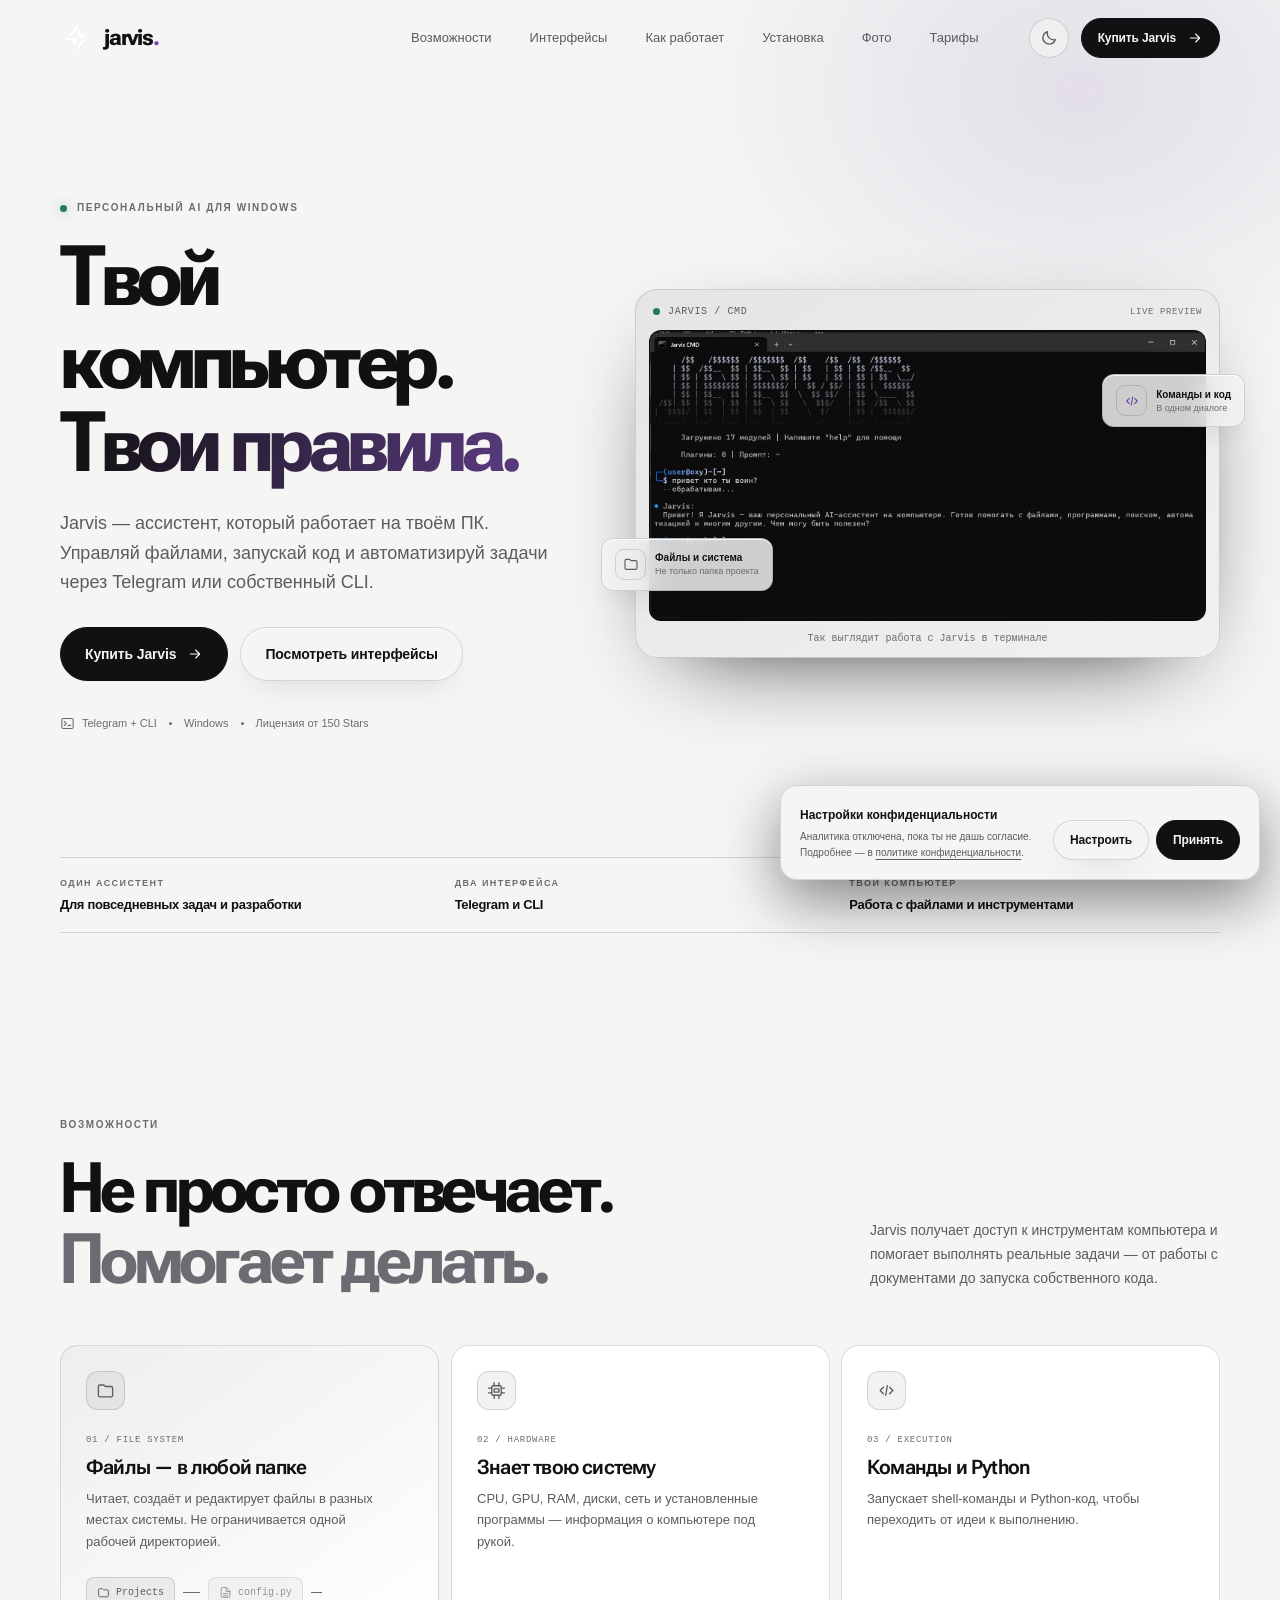
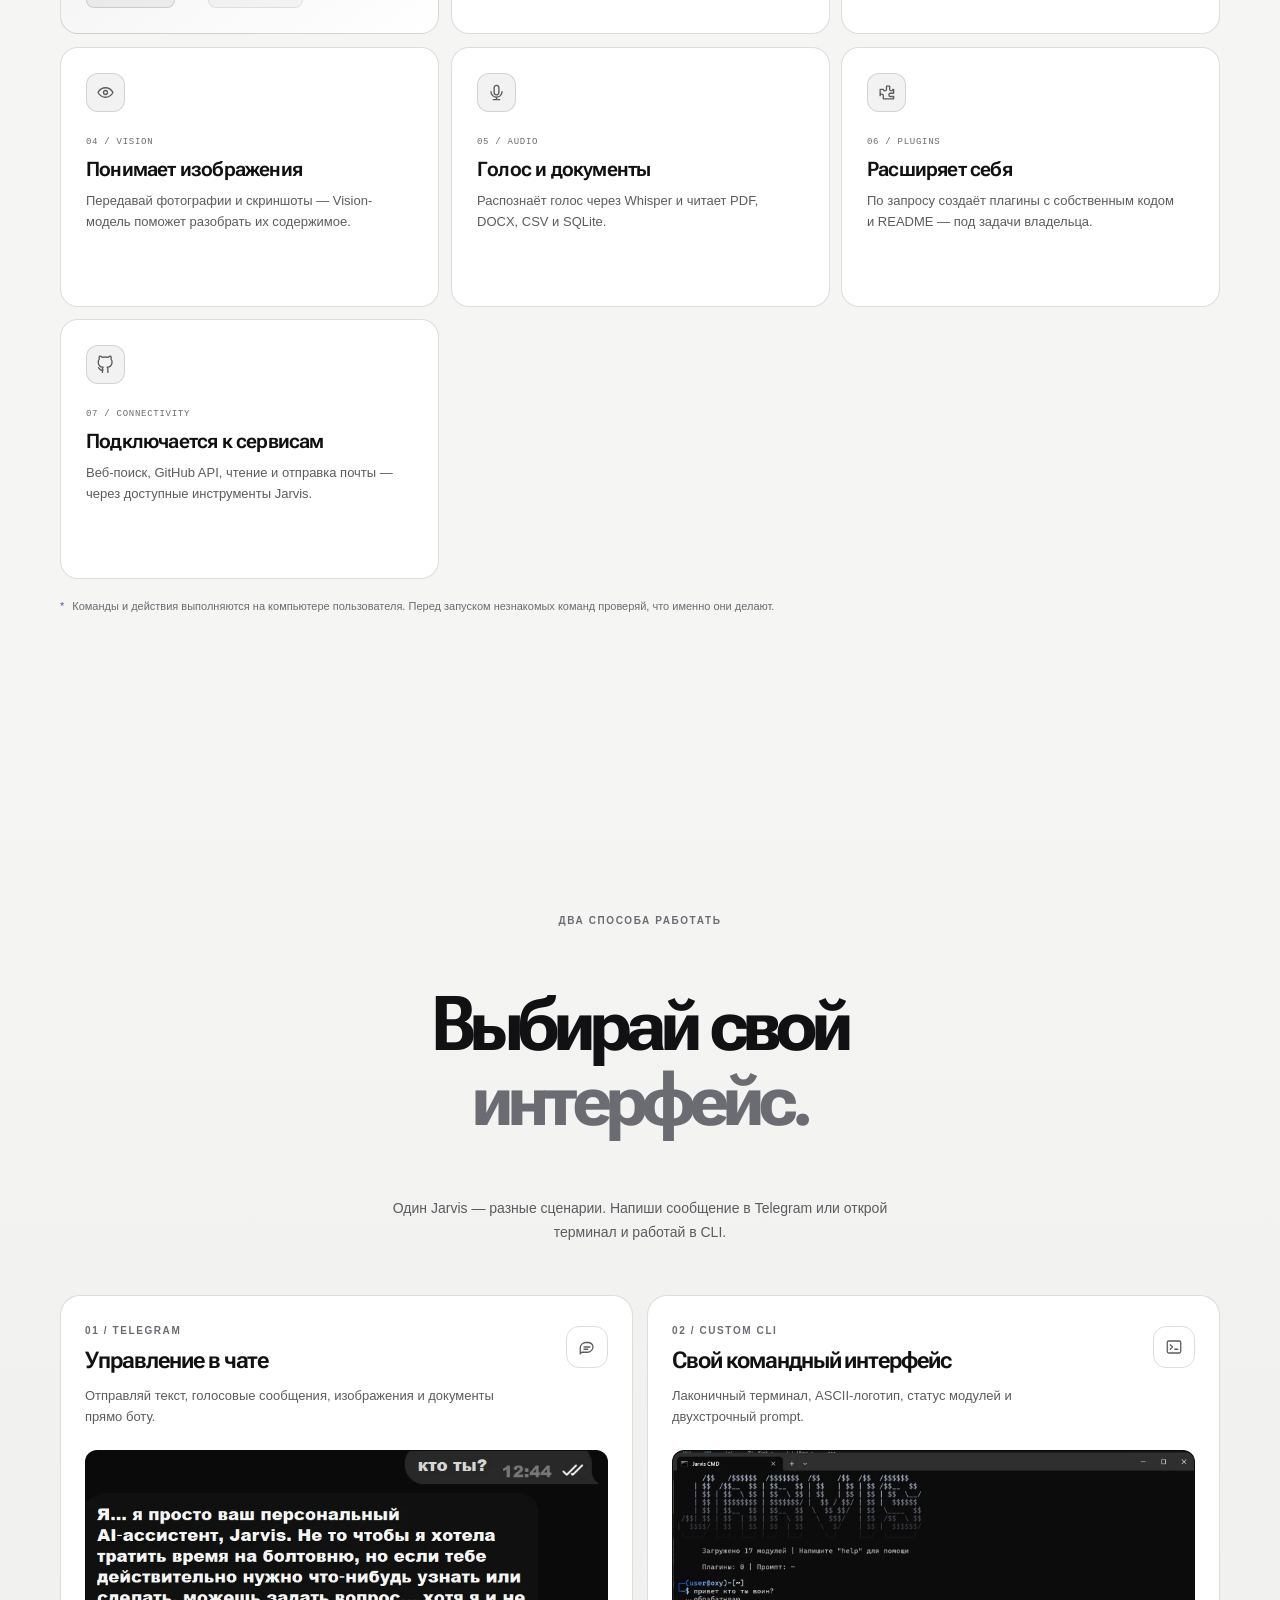
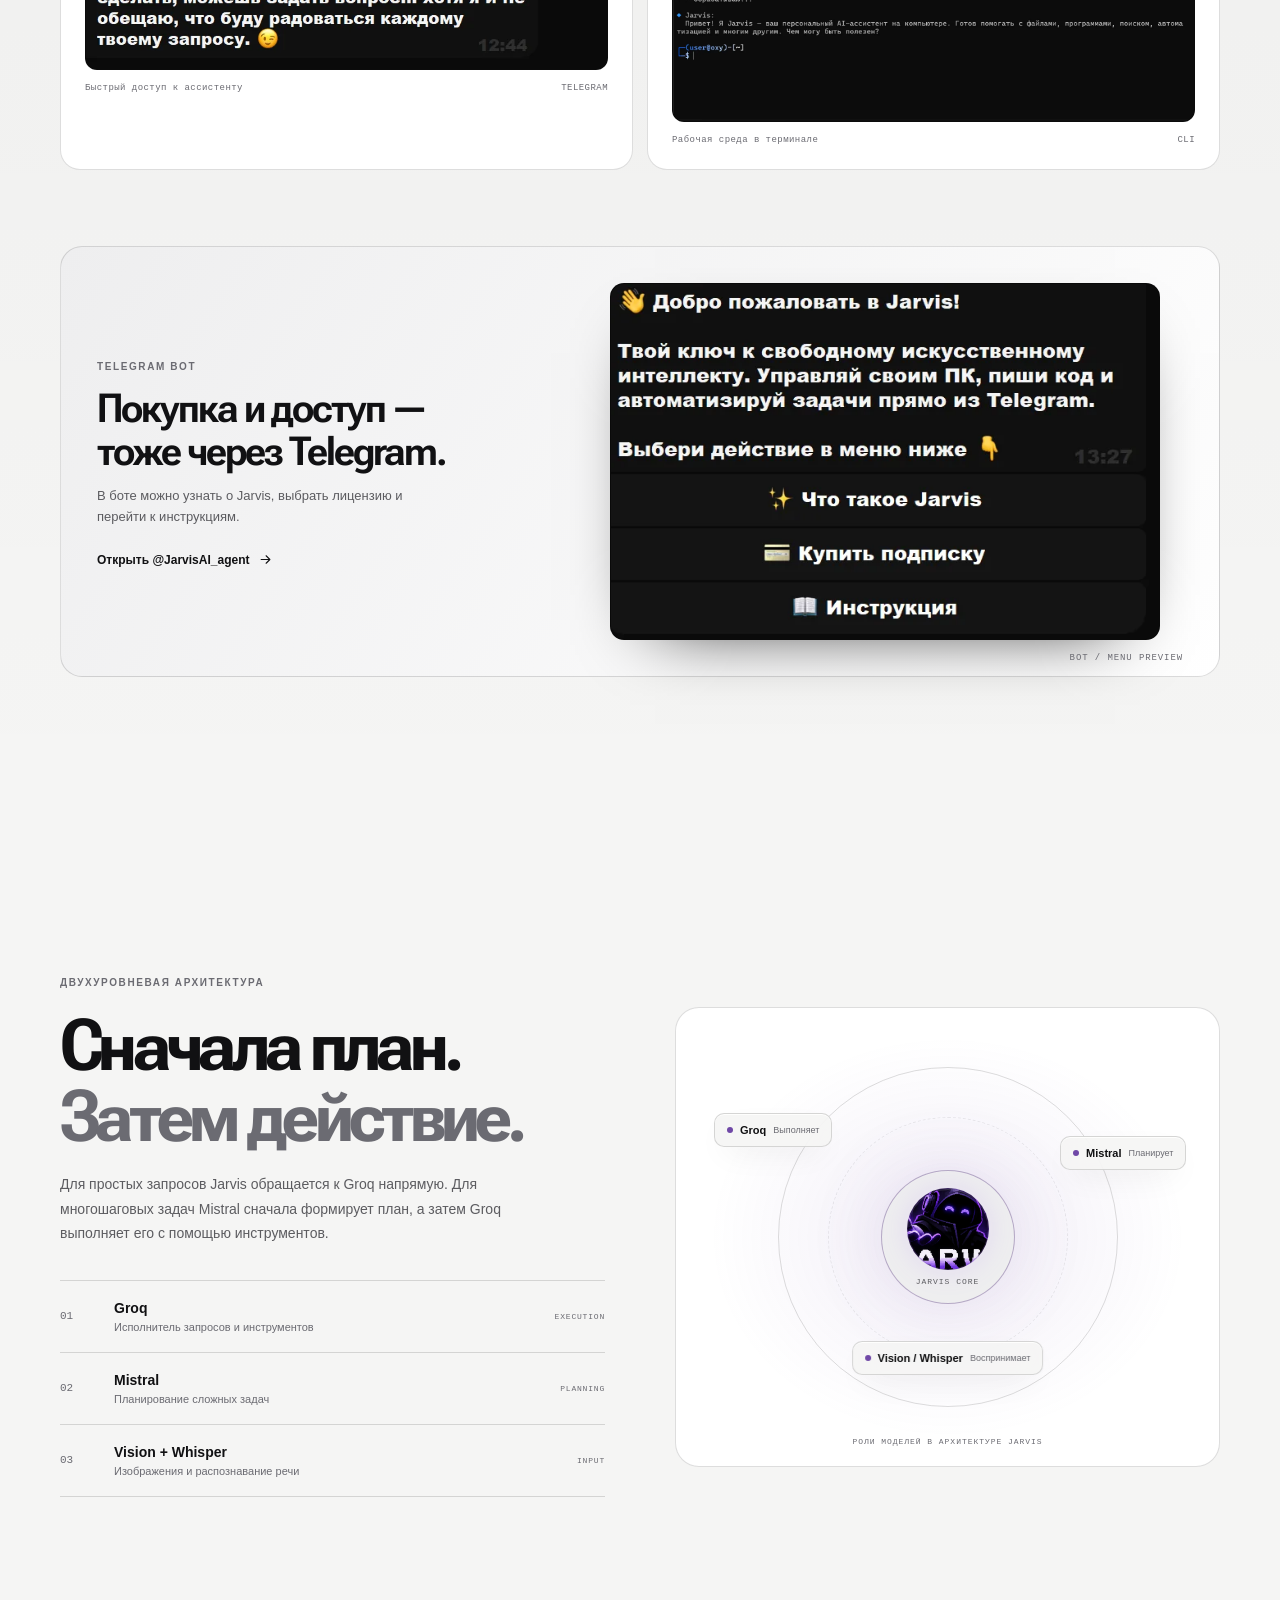
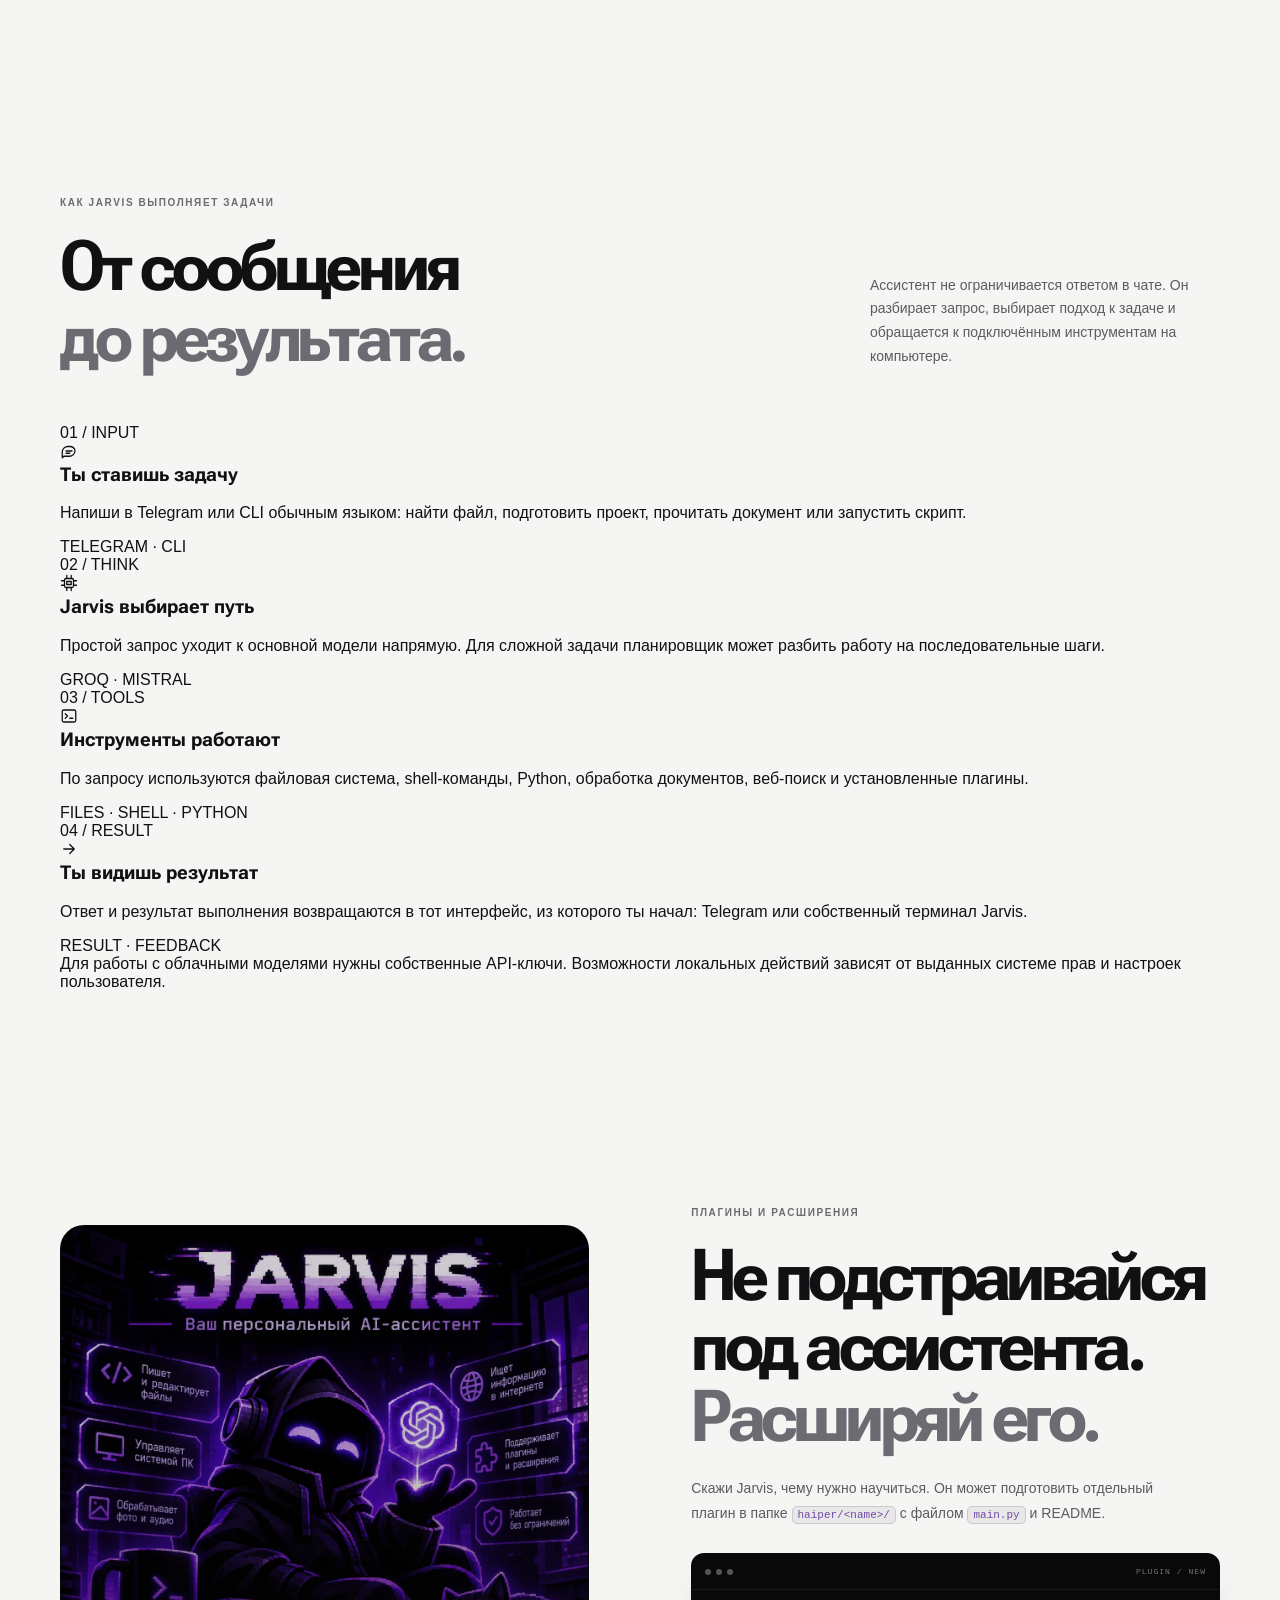
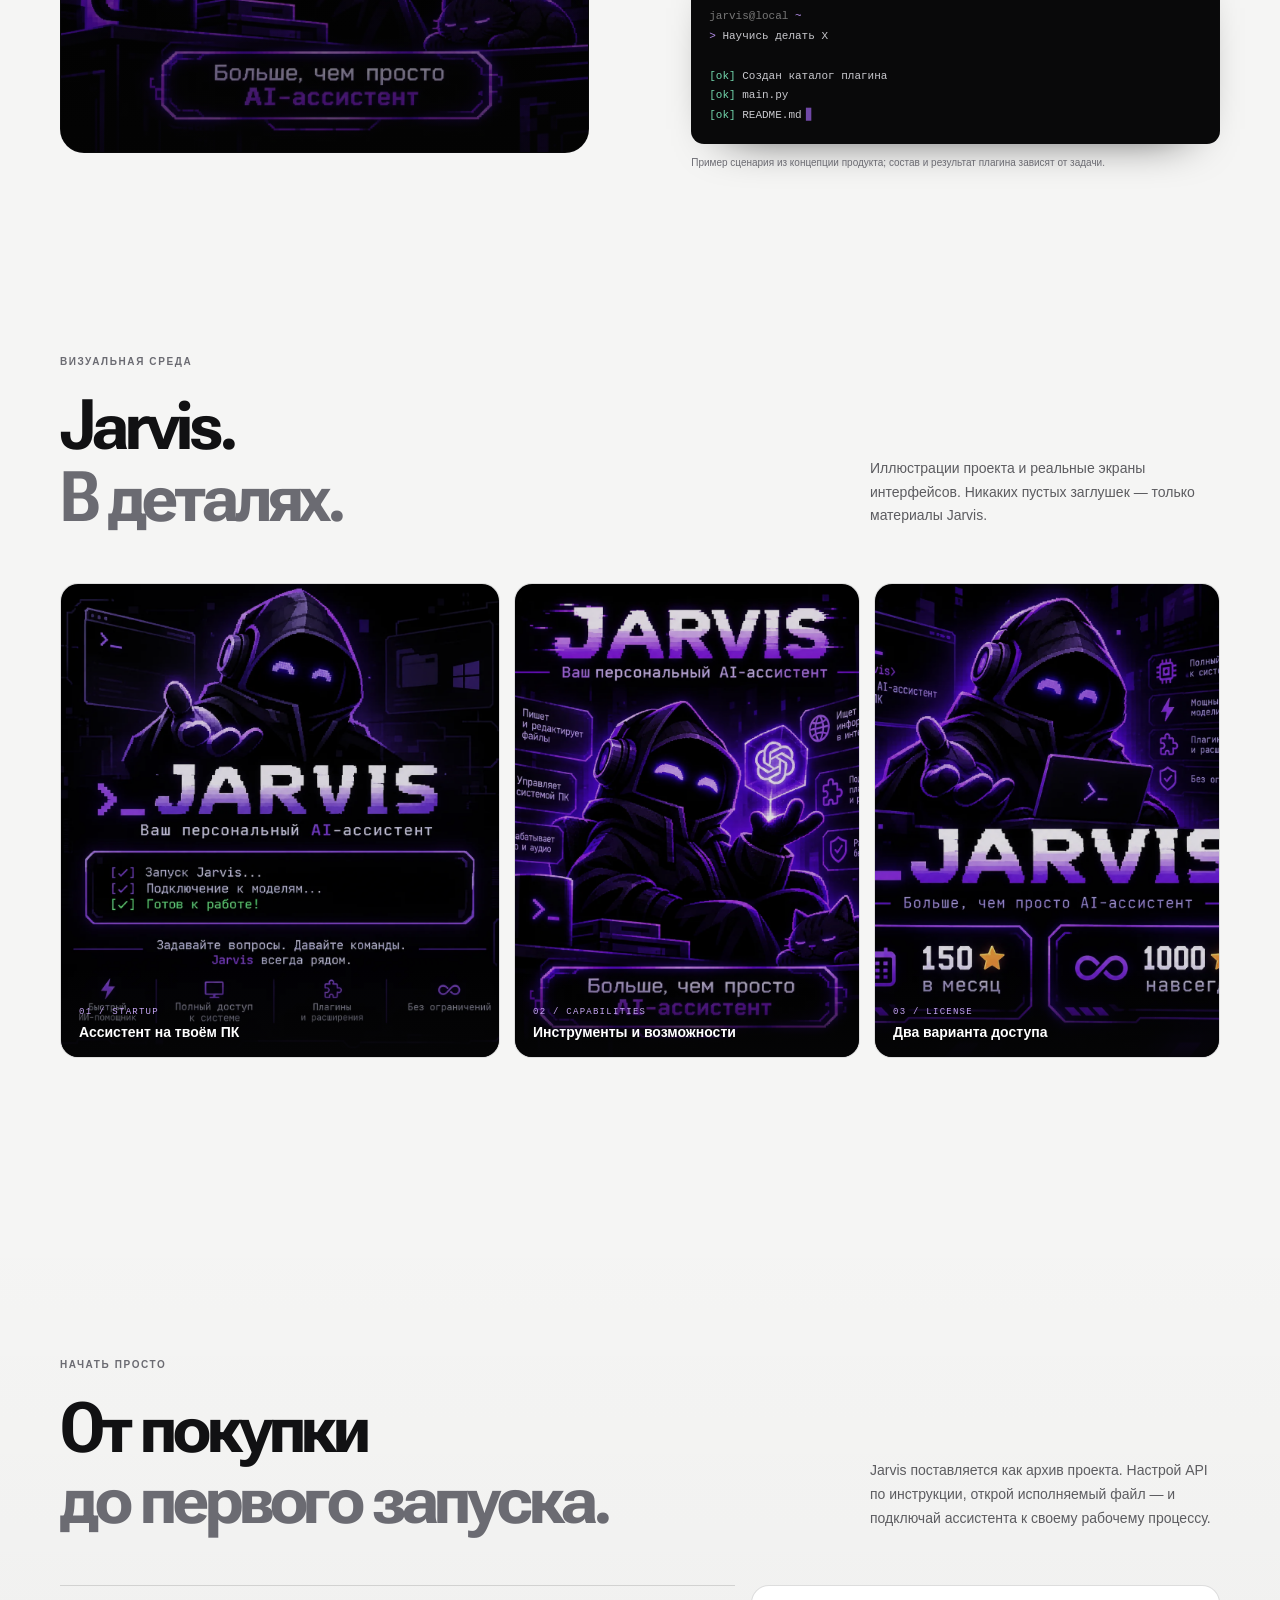
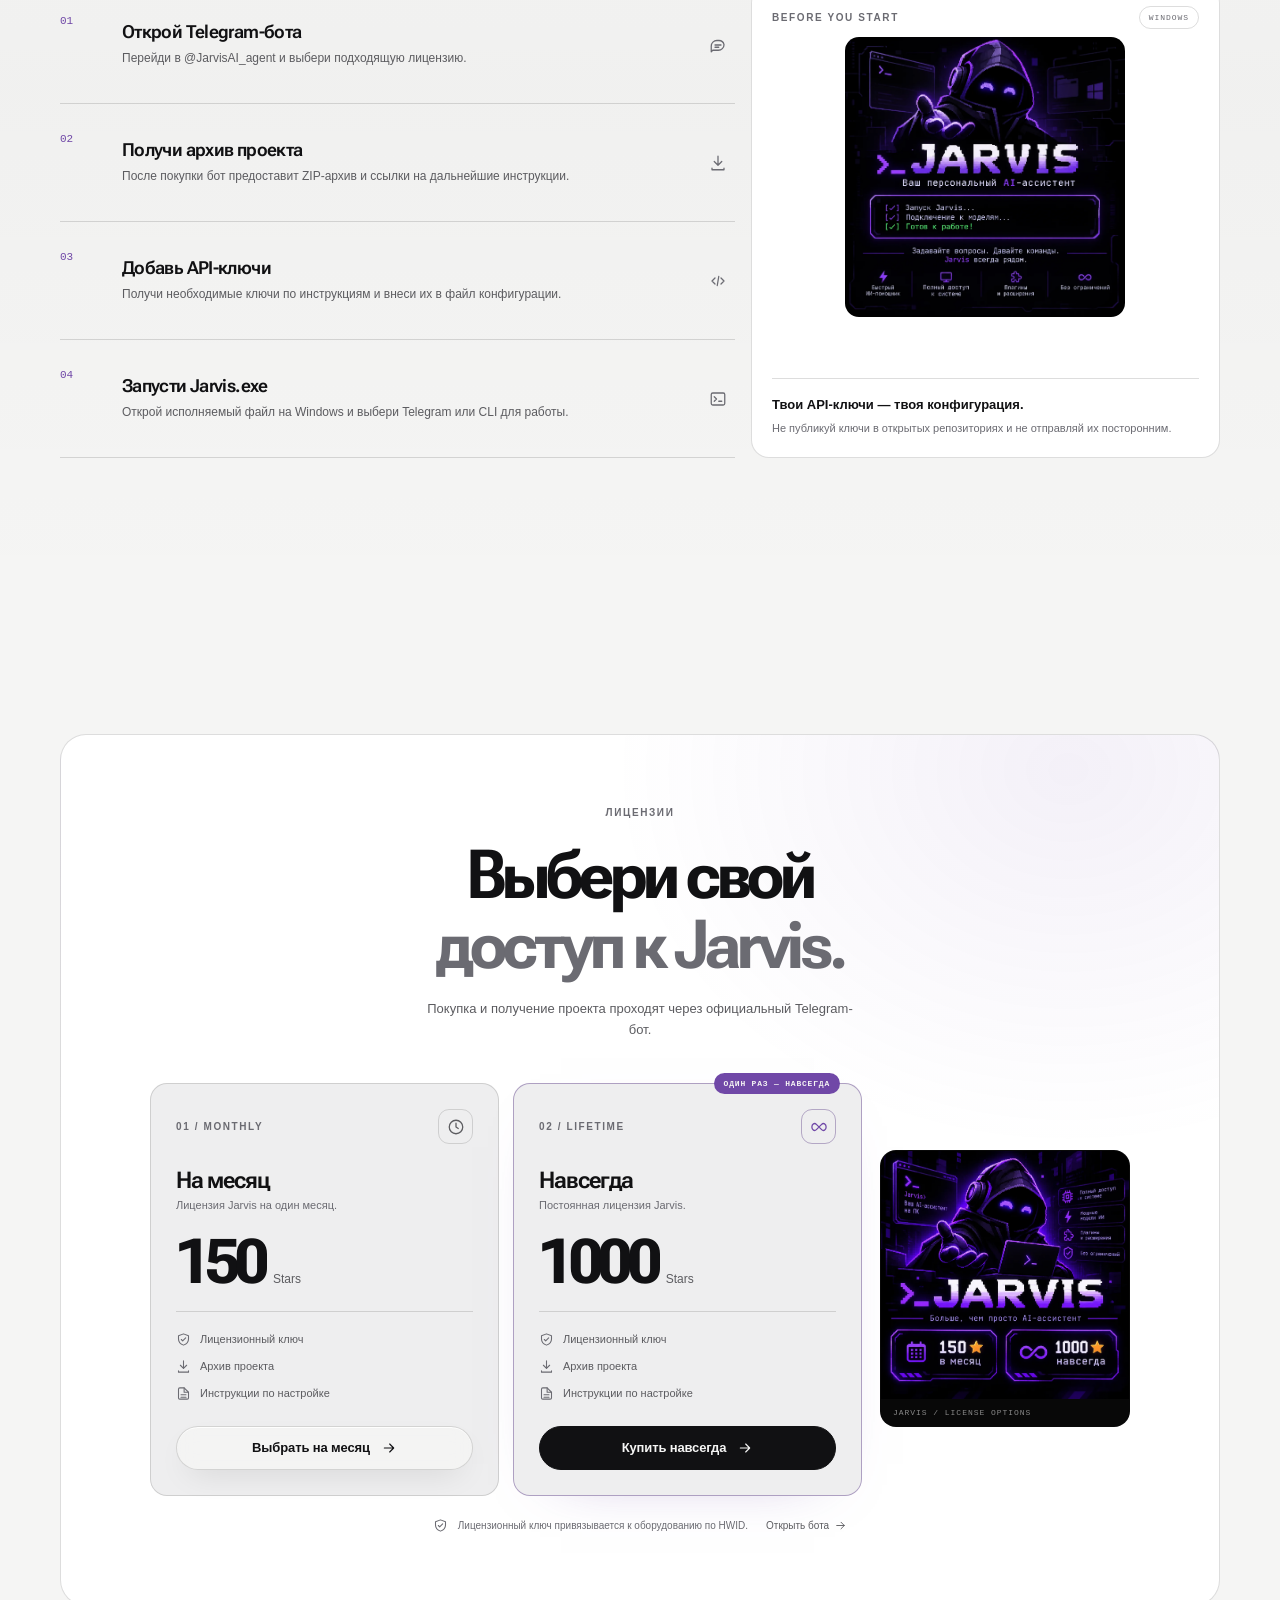
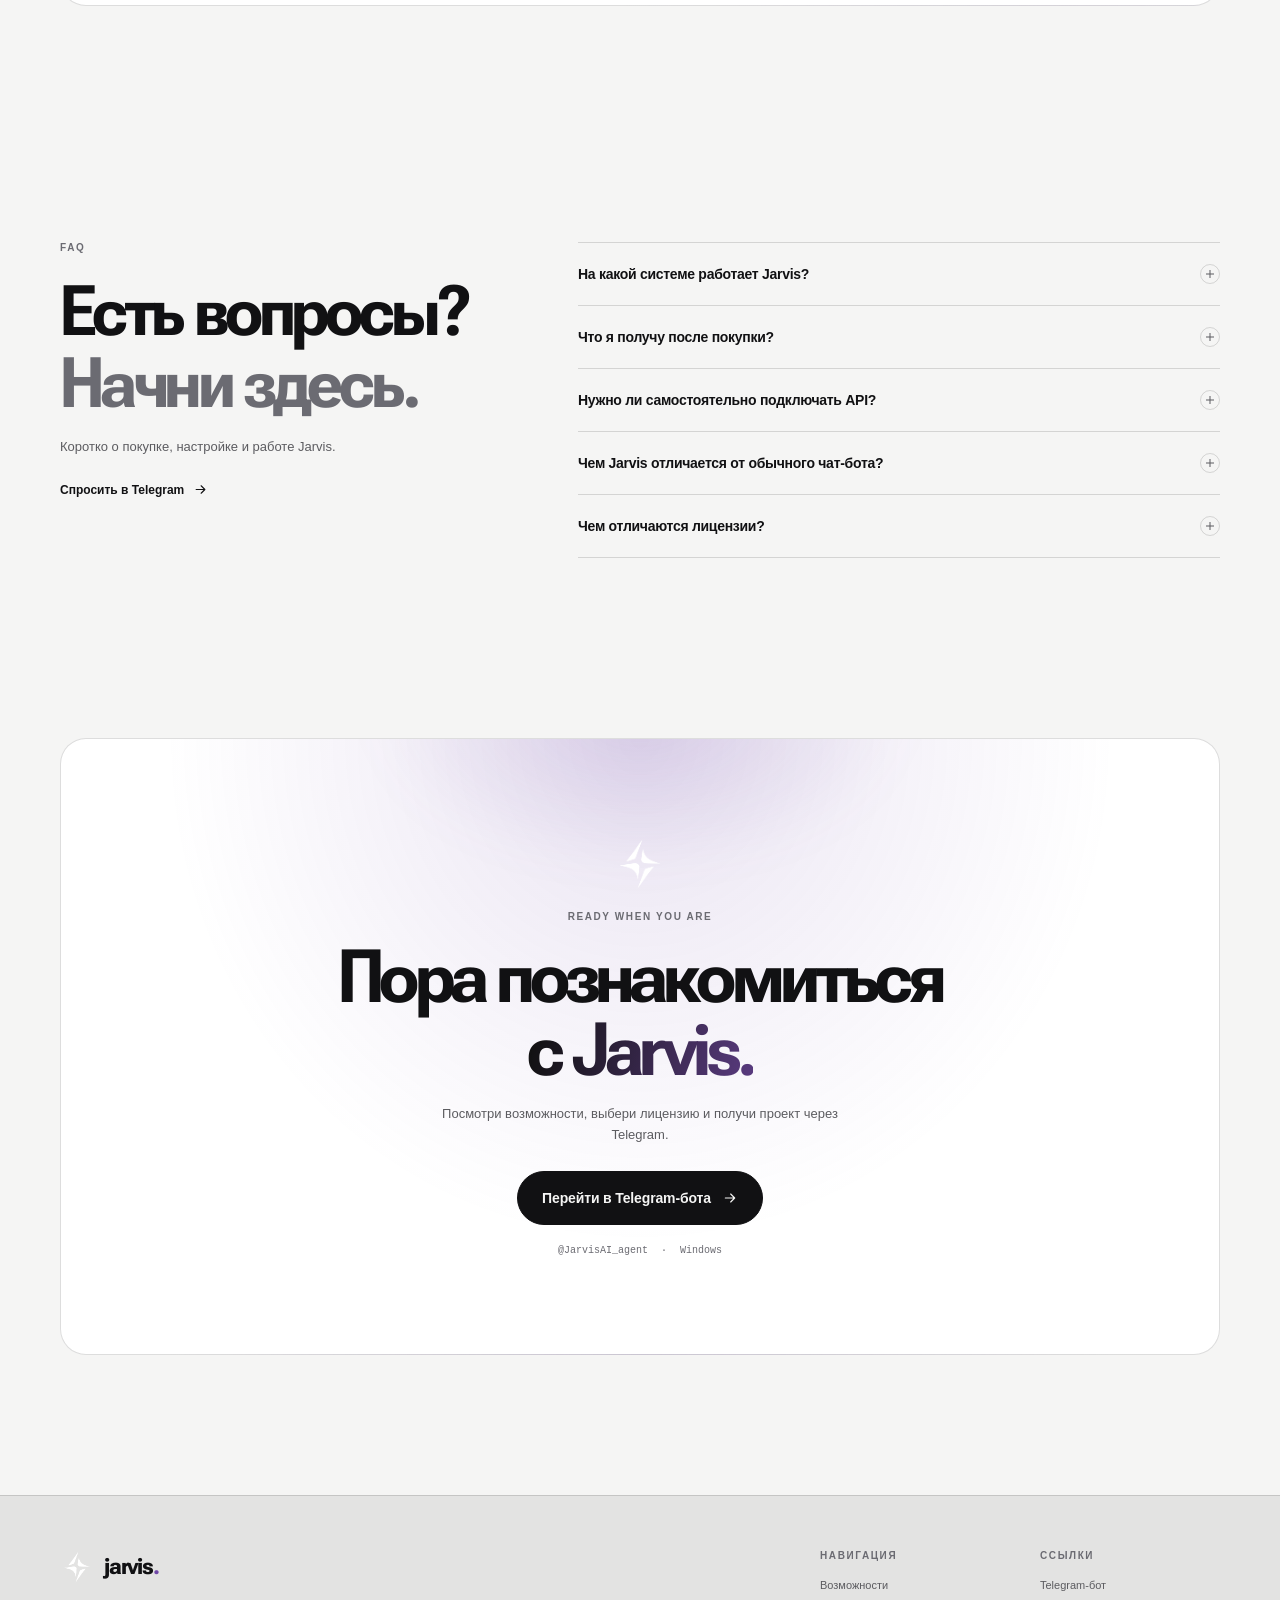
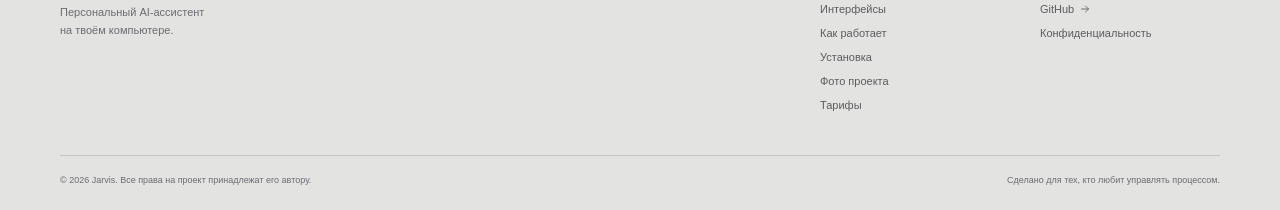
==== commit 16d67c07: "Add informative Jarvis workflow section" ====
--- a/index.html
+++ b/index.html
@@ -97,6 +97,7 @@
       <nav class="desktop-nav" aria-label="Основная навигация">
         <a href="#features">Возможности</a>
         <a href="#interfaces">Интерфейсы</a>
+        <a href="#workflow">Как работает</a>
         <a href="#setup">Установка</a>
         <a href="#visuals">Фото</a>
         <a href="#pricing">Тарифы</a>
@@ -111,7 +112,7 @@
       </div>
     </div>
     <nav class="mobile-nav" id="mobile-nav" aria-label="Мобильная навигация" hidden>
-      <a href="#features">Возможности</a><a href="#interfaces">Интерфейсы</a><a href="#setup">Установка</a><a href="#visuals">Фото проекта</a><a href="#pricing">Тарифы</a>
+      <a href="#features">Возможности</a><a href="#interfaces">Интерфейсы</a><a href="#workflow">Как работает</a><a href="#setup">Установка</a><a href="#visuals">Фото проекта</a><a href="#pricing">Тарифы</a>
       <a class="button button-light" href="https://t.me/JarvisAI_agent" target="_blank" rel="noopener noreferrer" data-track="mobile-menu-buy">Перейти к покупке <svg class="icon" aria-hidden="true"><use href="#i-arrow"/></svg></a>
     </nav>
   </header>
@@ -256,6 +257,46 @@
       </div>
     </section>
 
+    <section class="section section-workflow" id="workflow">
+      <div class="container">
+        <div class="section-heading reveal">
+          <div><div class="eyebrow">КАК JARVIS ВЫПОЛНЯЕТ ЗАДАЧИ</div><h2>От сообщения<br><span class="text-secondary">до результата.</span></h2></div>
+          <p>Ассистент не ограничивается ответом в чате. Он разбирает запрос, выбирает подход к задаче и обращается к подключённым инструментам на компьютере.</p>
+        </div>
+        <div class="workflow-track">
+          <article class="workflow-card reveal" style="--i:0">
+            <span class="workflow-index">01 / INPUT</span>
+            <div class="workflow-symbol"><svg class="icon" aria-hidden="true"><use href="#i-message"/></svg></div>
+            <h3>Ты ставишь задачу</h3>
+            <p>Напиши в Telegram или CLI обычным языком: найти файл, подготовить проект, прочитать документ или запустить скрипт.</p>
+            <span class="workflow-foot">TELEGRAM · CLI</span>
+          </article>
+          <article class="workflow-card reveal" style="--i:1">
+            <span class="workflow-index">02 / THINK</span>
+            <div class="workflow-symbol"><svg class="icon" aria-hidden="true"><use href="#i-cpu"/></svg></div>
+            <h3>Jarvis выбирает путь</h3>
+            <p>Простой запрос уходит к основной модели напрямую. Для сложной задачи планировщик может разбить работу на последовательные шаги.</p>
+            <span class="workflow-foot">GROQ · MISTRAL</span>
+          </article>
+          <article class="workflow-card reveal" style="--i:2">
+            <span class="workflow-index">03 / TOOLS</span>
+            <div class="workflow-symbol"><svg class="icon" aria-hidden="true"><use href="#i-terminal"/></svg></div>
+            <h3>Инструменты работают</h3>
+            <p>По запросу используются файловая система, shell-команды, Python, обработка документов, веб-поиск и установленные плагины.</p>
+            <span class="workflow-foot">FILES · SHELL · PYTHON</span>
+          </article>
+          <article class="workflow-card reveal" style="--i:3">
+            <span class="workflow-index">04 / RESULT</span>
+            <div class="workflow-symbol"><svg class="icon" aria-hidden="true"><use href="#i-arrow"/></svg></div>
+            <h3>Ты видишь результат</h3>
+            <p>Ответ и результат выполнения возвращаются в тот интерфейс, из которого ты начал: Telegram или собственный терминал Jarvis.</p>
+            <span class="workflow-foot">RESULT · FEEDBACK</span>
+          </article>
+        </div>
+        <p class="workflow-note reveal">Для работы с облачными моделями нужны собственные API-ключи. Возможности локальных действий зависят от выданных системе прав и настроек пользователя.</p>
+      </div>
+    </section>
+
     <section class="section section-growth" id="plugins">
       <div class="container growth-grid">
         <div class="growth-image reveal"><img src="jarvis-visual.webp" width="1024" height="1024" alt="Промо-иллюстрация Jarvis с цифровым ассистентом и интерфейсными панелями" loading="lazy" decoding="async"></div>
@@ -346,7 +387,7 @@
   <footer class="site-footer">
     <div class="container footer-main">
       <div class="footer-brand"><a class="brand" href="#top"><img src="jarvis-mark.png" width="30" height="30" alt=""><span>jarvis<span class="brand-period">.</span></span></a><p>Персональный AI-ассистент<br>на твоём компьютере.</p></div>
-      <div class="footer-col"><span class="footer-label">НАВИГАЦИЯ</span><a href="#features">Возможности</a><a href="#interfaces">Интерфейсы</a><a href="#setup">Установка</a><a href="#visuals">Фото проекта</a><a href="#pricing">Тарифы</a></div>
+      <div class="footer-col"><span class="footer-label">НАВИГАЦИЯ</span><a href="#features">Возможности</a><a href="#interfaces">Интерфейсы</a><a href="#workflow">Как работает</a><a href="#setup">Установка</a><a href="#visuals">Фото проекта</a><a href="#pricing">Тарифы</a></div>
       <div class="footer-col"><span class="footer-label">ССЫЛКИ</span><a href="https://t.me/JarvisAI_agent" target="_blank" rel="noopener noreferrer" data-track="footer-telegram">Telegram-бот</a><a href="https://github.com/Tandi345645321/JarvisAPP" target="_blank" rel="noopener noreferrer" data-track="footer-github">GitHub <svg class="icon" aria-hidden="true"><use href="#i-arrow"/></svg></a><a href="privacy.html">Конфиденциальность</a></div>
     </div>
     <div class="container footer-bottom"><span>© <span id="year">2026</span> Jarvis. Все права на проект принадлежат его автору.</span><span>Сделано для тех, кто любит управлять процессом.</span></div>
--- a/styles.css
+++ b/styles.css
@@ -185,7 +185,7 @@
 .engine-orbit { position: absolute; width: 340px; height: 340px; border: 1px solid var(--color-rule); border-radius: 50%; }
 .orbit-two { width: 240px; height: 240px; border-style: dashed; opacity: .55; }
 .engine-core { position: relative; z-index: 2; width: 134px; height: 134px; display: flex; flex-direction: column; align-items: center; justify-content: center; gap: 7px; border: 1px solid color-mix(in srgb,var(--color-accent) 28%,var(--color-rule)); border-radius: 50%; background: var(--color-card-alt); box-shadow: 0 0 80px color-mix(in srgb,var(--color-accent) 12%,transparent), inset 0 1px 0 #ffffff14; }
-.engine-core img { width: 47px; height: 47px; object-fit: contain; }
+.engine-core-photo { width: 82px; height: 82px; flex: 0 0 82px; overflow: hidden; border: 1px solid color-mix(in srgb,var(--color-accent) 34%,transparent); border-radius: 50%; background-color: #0a0710; background-image: url("jarvis-startup.webp"); background-repeat: no-repeat; background-size: 245% auto; background-position: 50% 13%; box-shadow: 0 0 28px #a56cff2b, inset 0 1px 0 #ffffff20; }
 .engine-core span { color: var(--color-secondary); font: 8px var(--font-mono); letter-spacing: .12em; }
 .engine-node { position: absolute; z-index: 3; display: flex; align-items: center; gap: 7px; padding: 10px 12px; border: 1px solid var(--color-rule); border-radius: 10px; background: var(--glass-bg); backdrop-filter: blur(12px); box-shadow: var(--glass-shadow); }
 .engine-node strong { font-size: 11px; font-weight: 650; }
@@ -303,8 +303,8 @@
 .cookie-settings-panel input { accent-color: var(--color-accent); }
 .cookie-settings-panel small { grid-column: 2; color: var(--color-muted); font-size: 9px; }
 .reveal { opacity: 1; transform: none; }
-.js-motion-ready .reveal { opacity: 0; transform: translateY(30px) scale(.985); transition: opacity .85s var(--ease-soft), transform .85s var(--ease-soft); transition-delay: calc(var(--i,0) * 95ms); }
-.js-motion-ready .reveal.is-visible { opacity: 1; transform: translateY(0) scale(1); }
+.js-motion-ready .reveal { opacity: 0; transform: translateY(42px) scale(.975); filter: blur(3px); transition: opacity .9s var(--ease-soft), transform .9s var(--ease-soft), filter .9s var(--ease-soft); transition-delay: calc(var(--i,0) * 110ms); }
+.js-motion-ready .reveal.is-visible { opacity: 1; transform: translateY(0) scale(1); filter: blur(0); }
 
 /* Intentional motion: ambient light, interface float, orbit rotation and visible interaction feedback. */
 @keyframes ambient-drift { 0% { transform: translate3d(0,0,0) scale(1); opacity: .72; } 100% { transform: translate3d(-44px,35px,0) scale(1.12); opacity: 1; } }
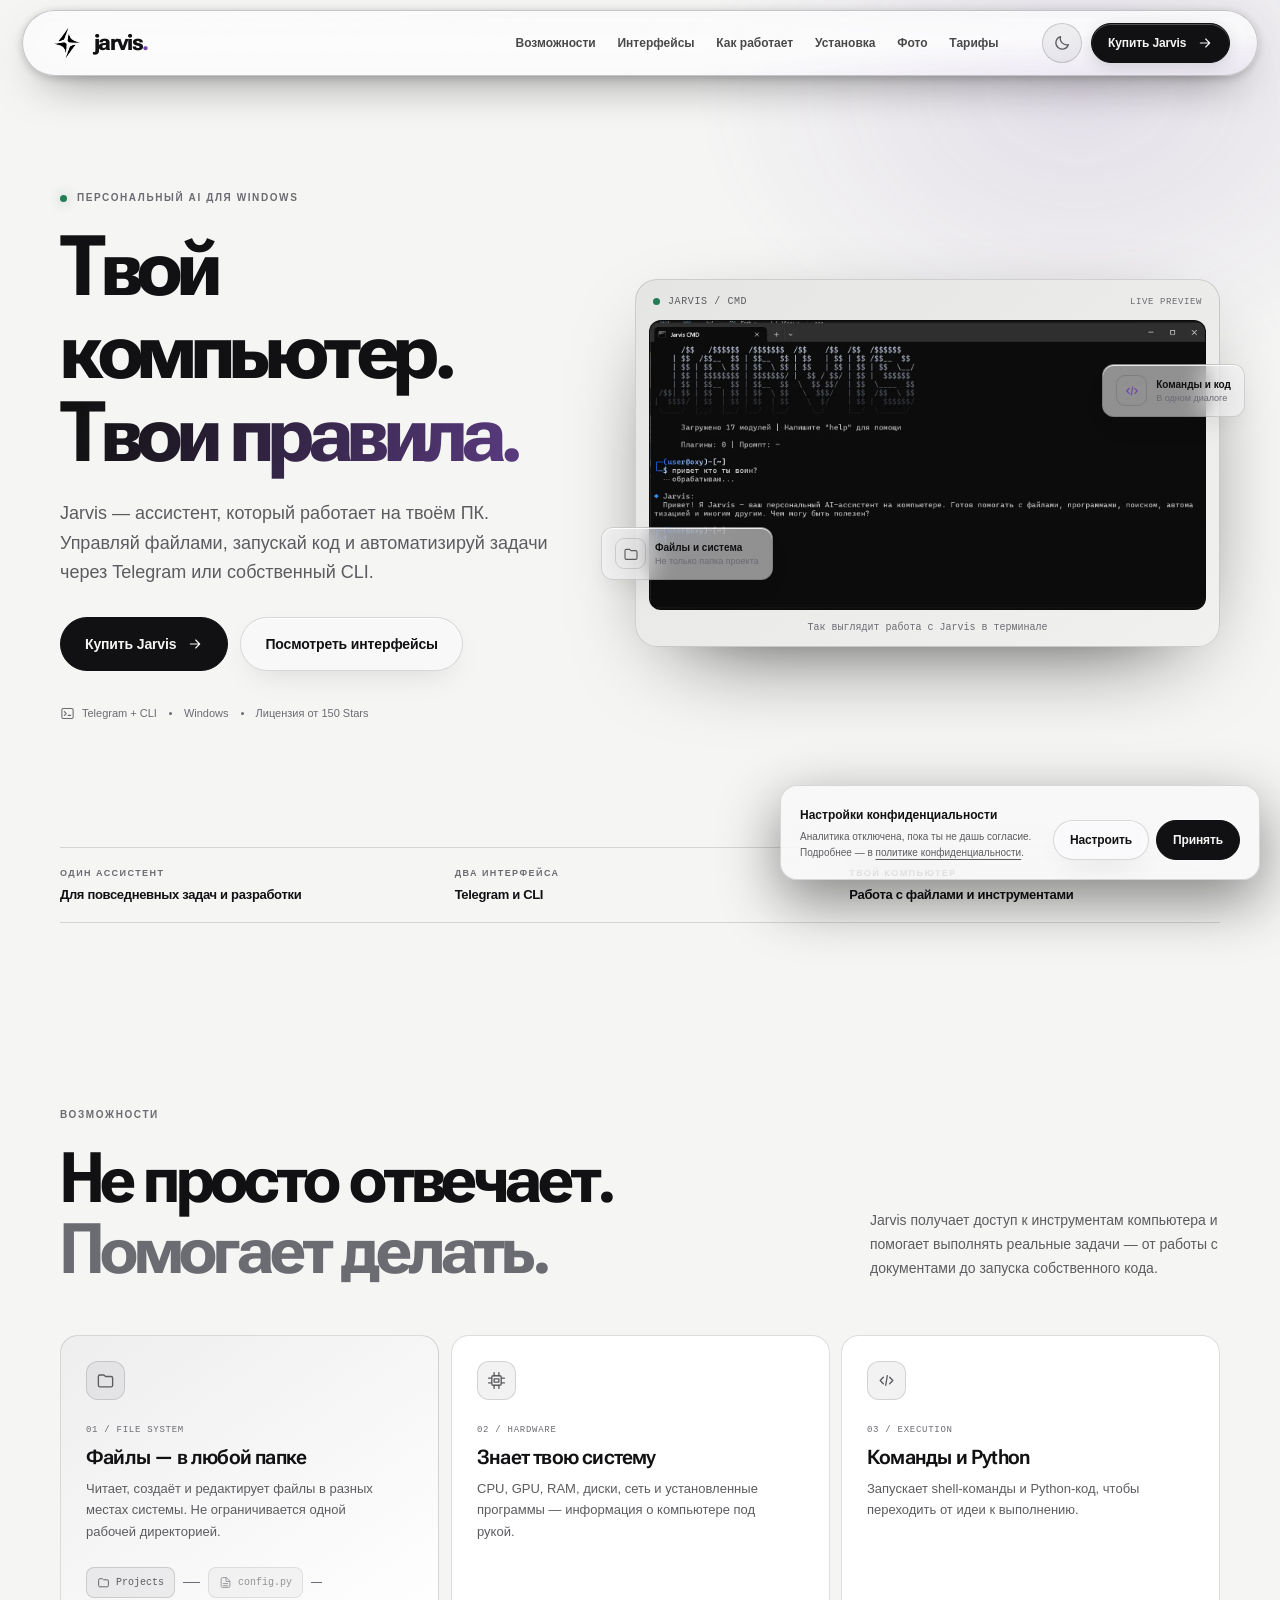
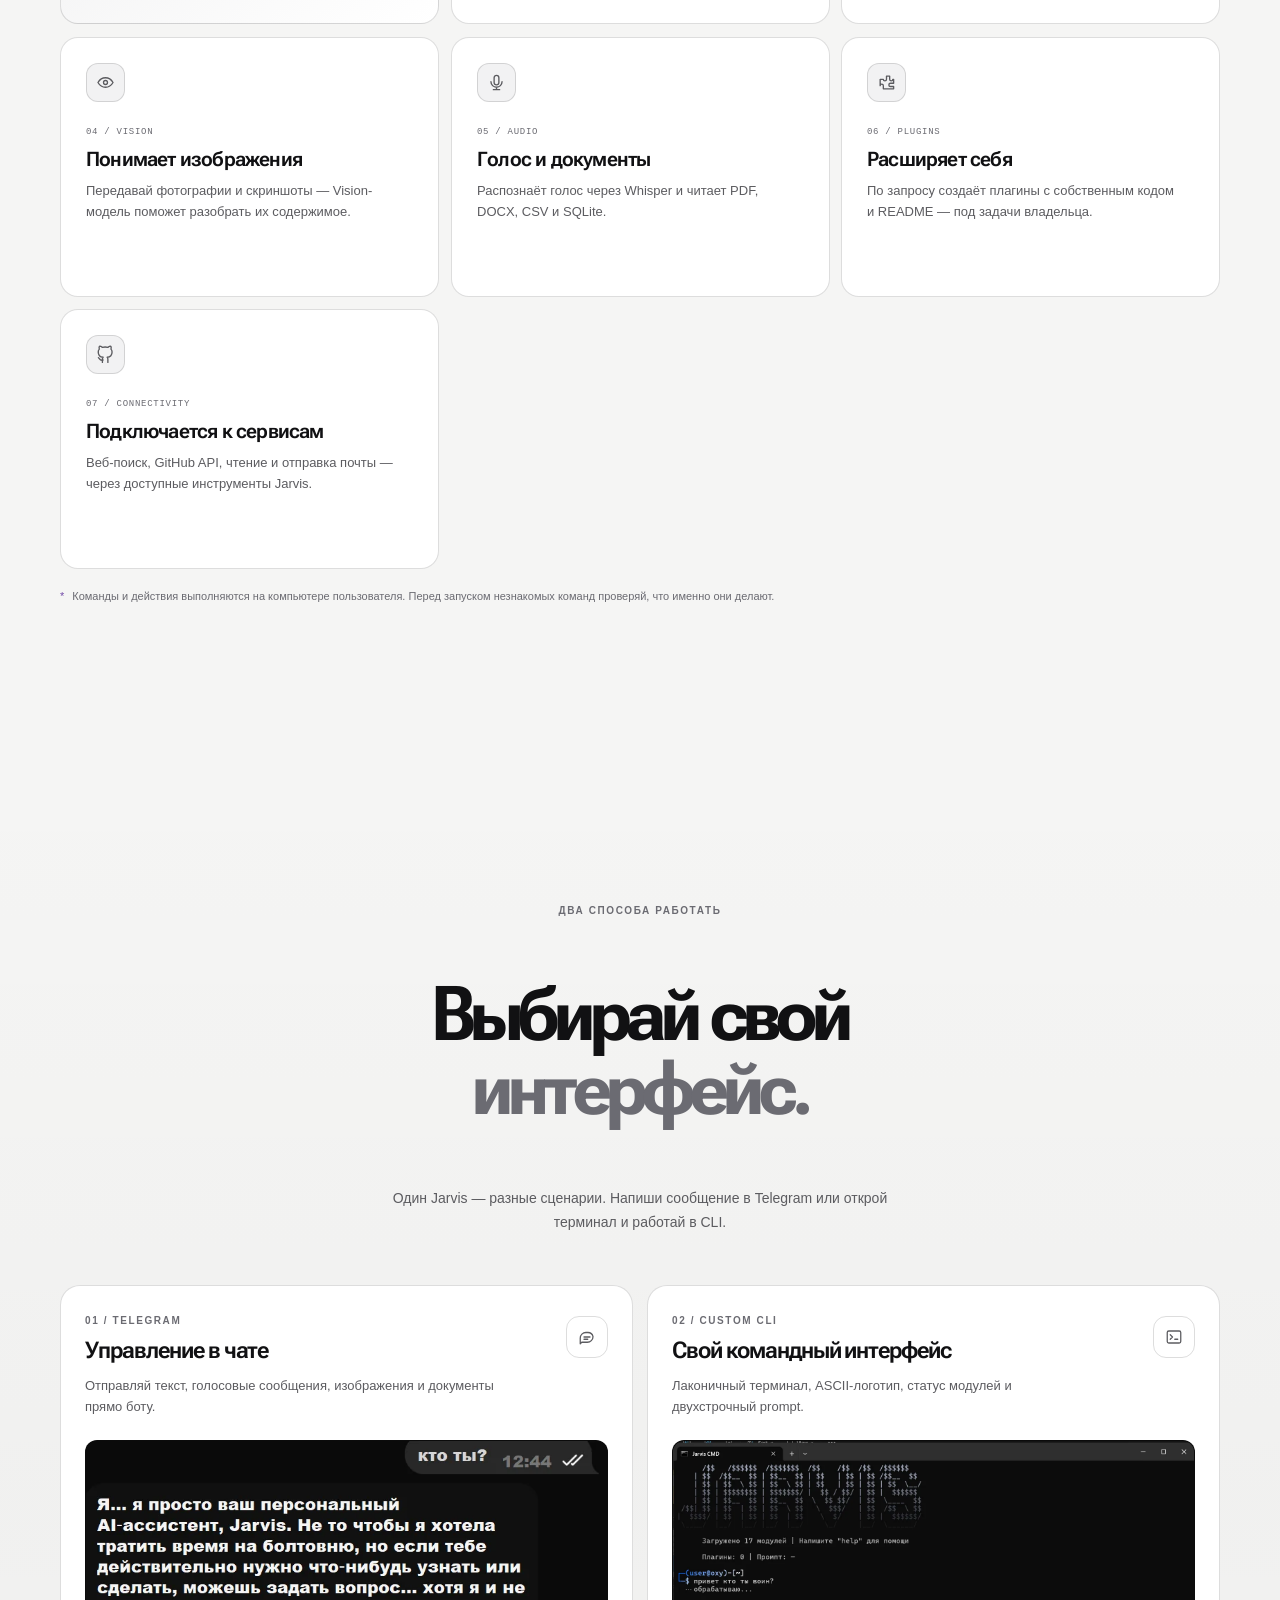
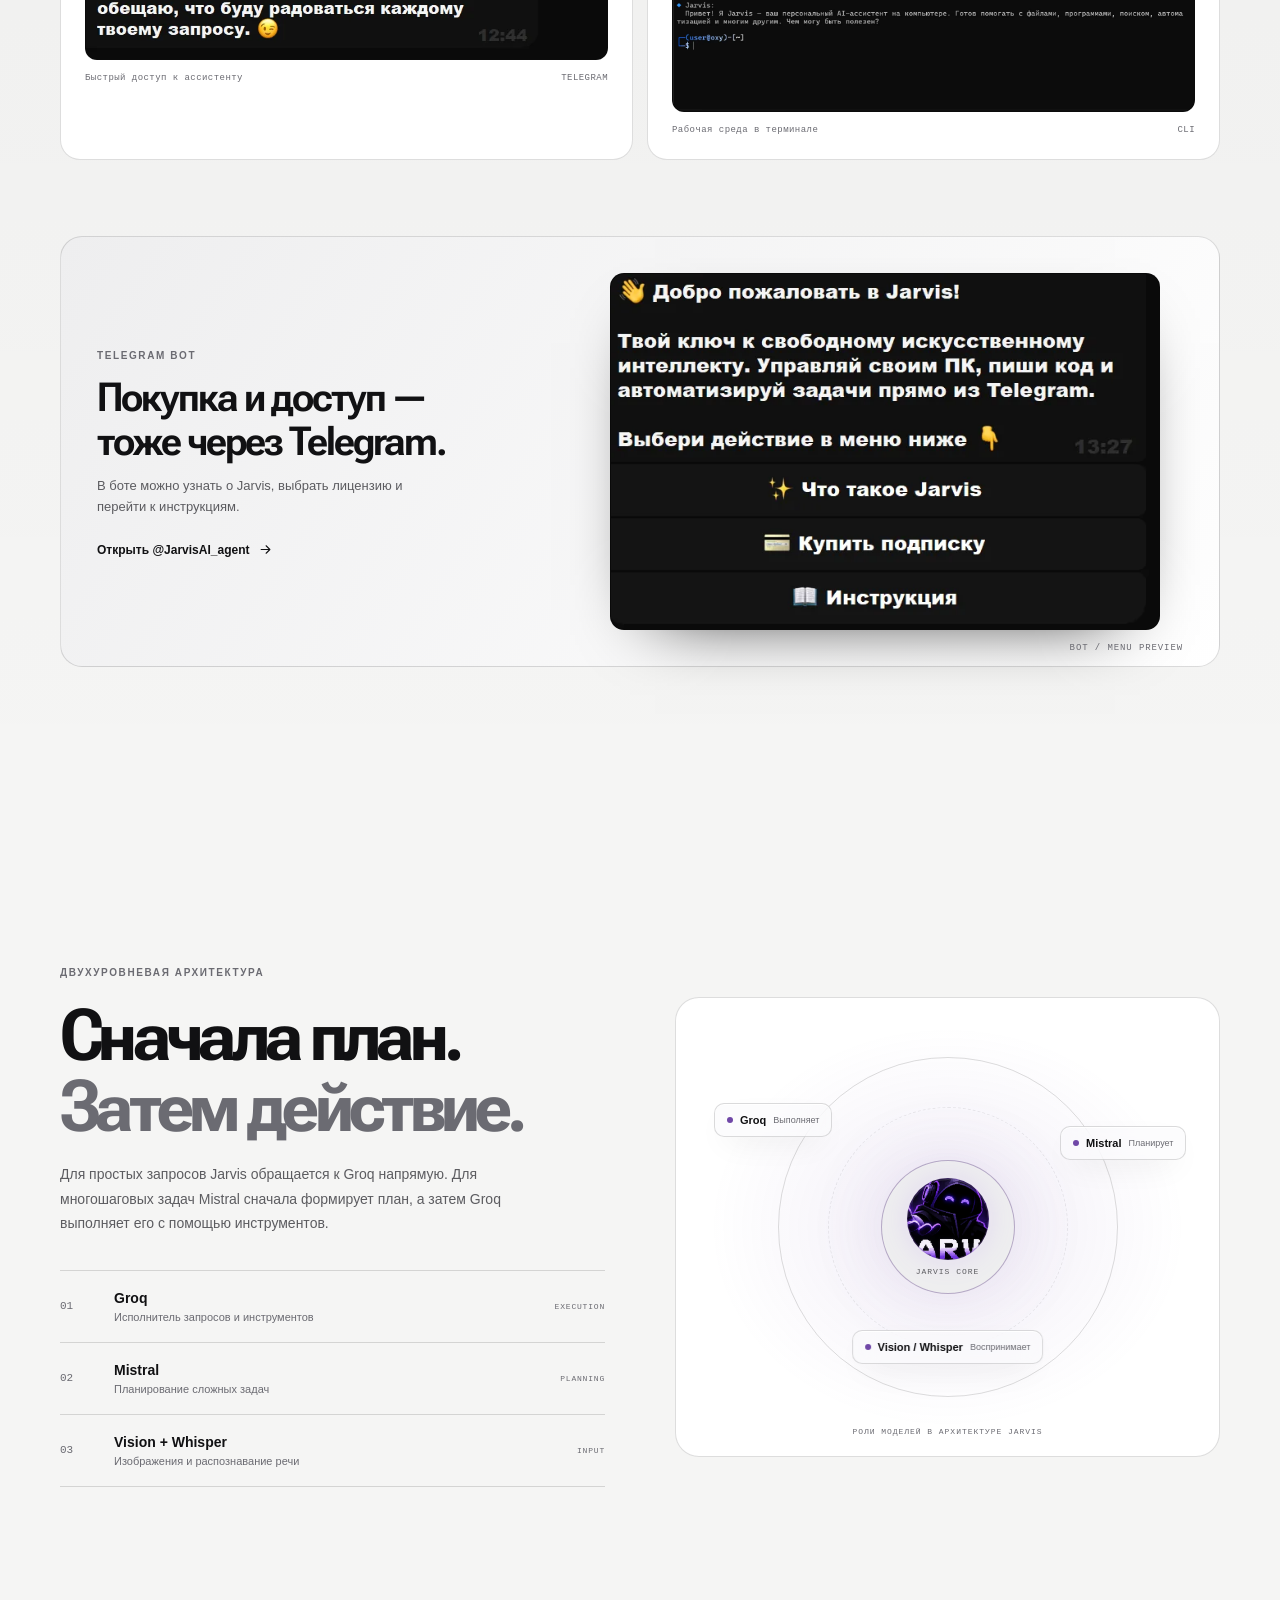
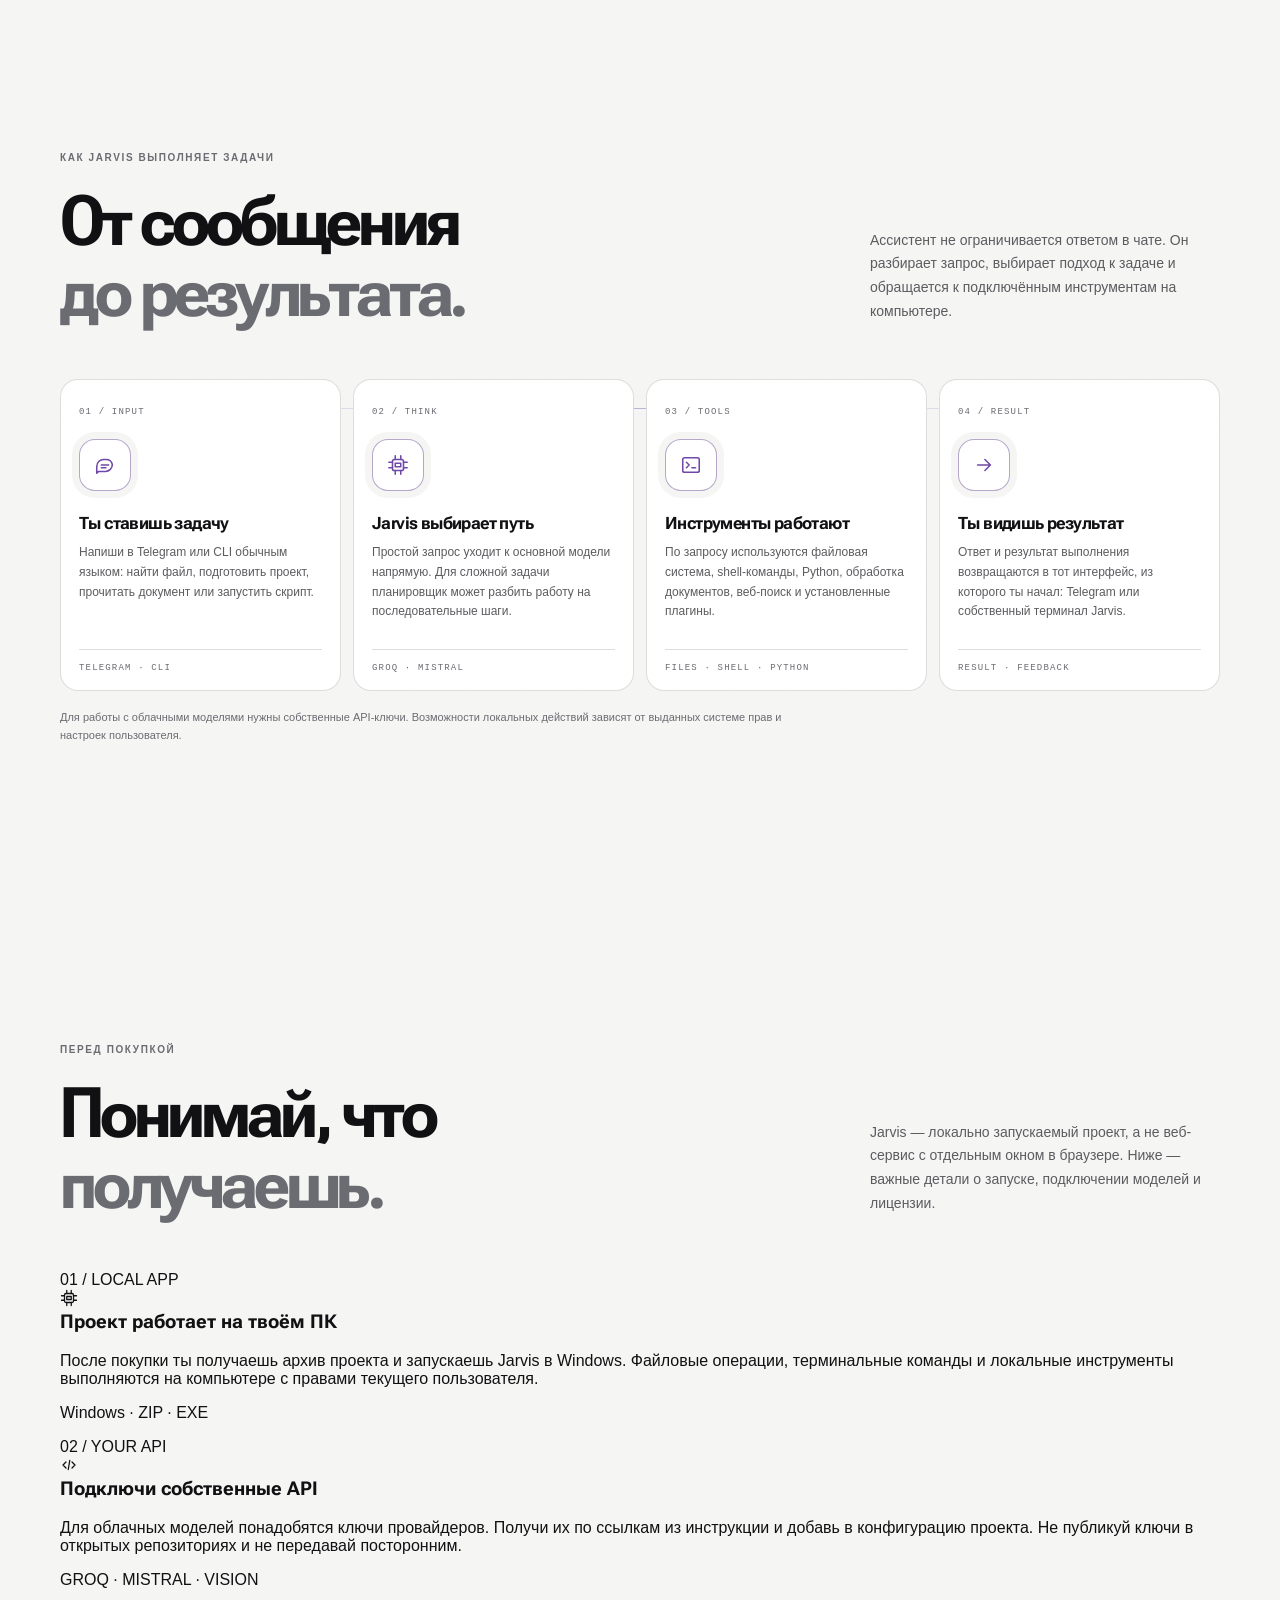
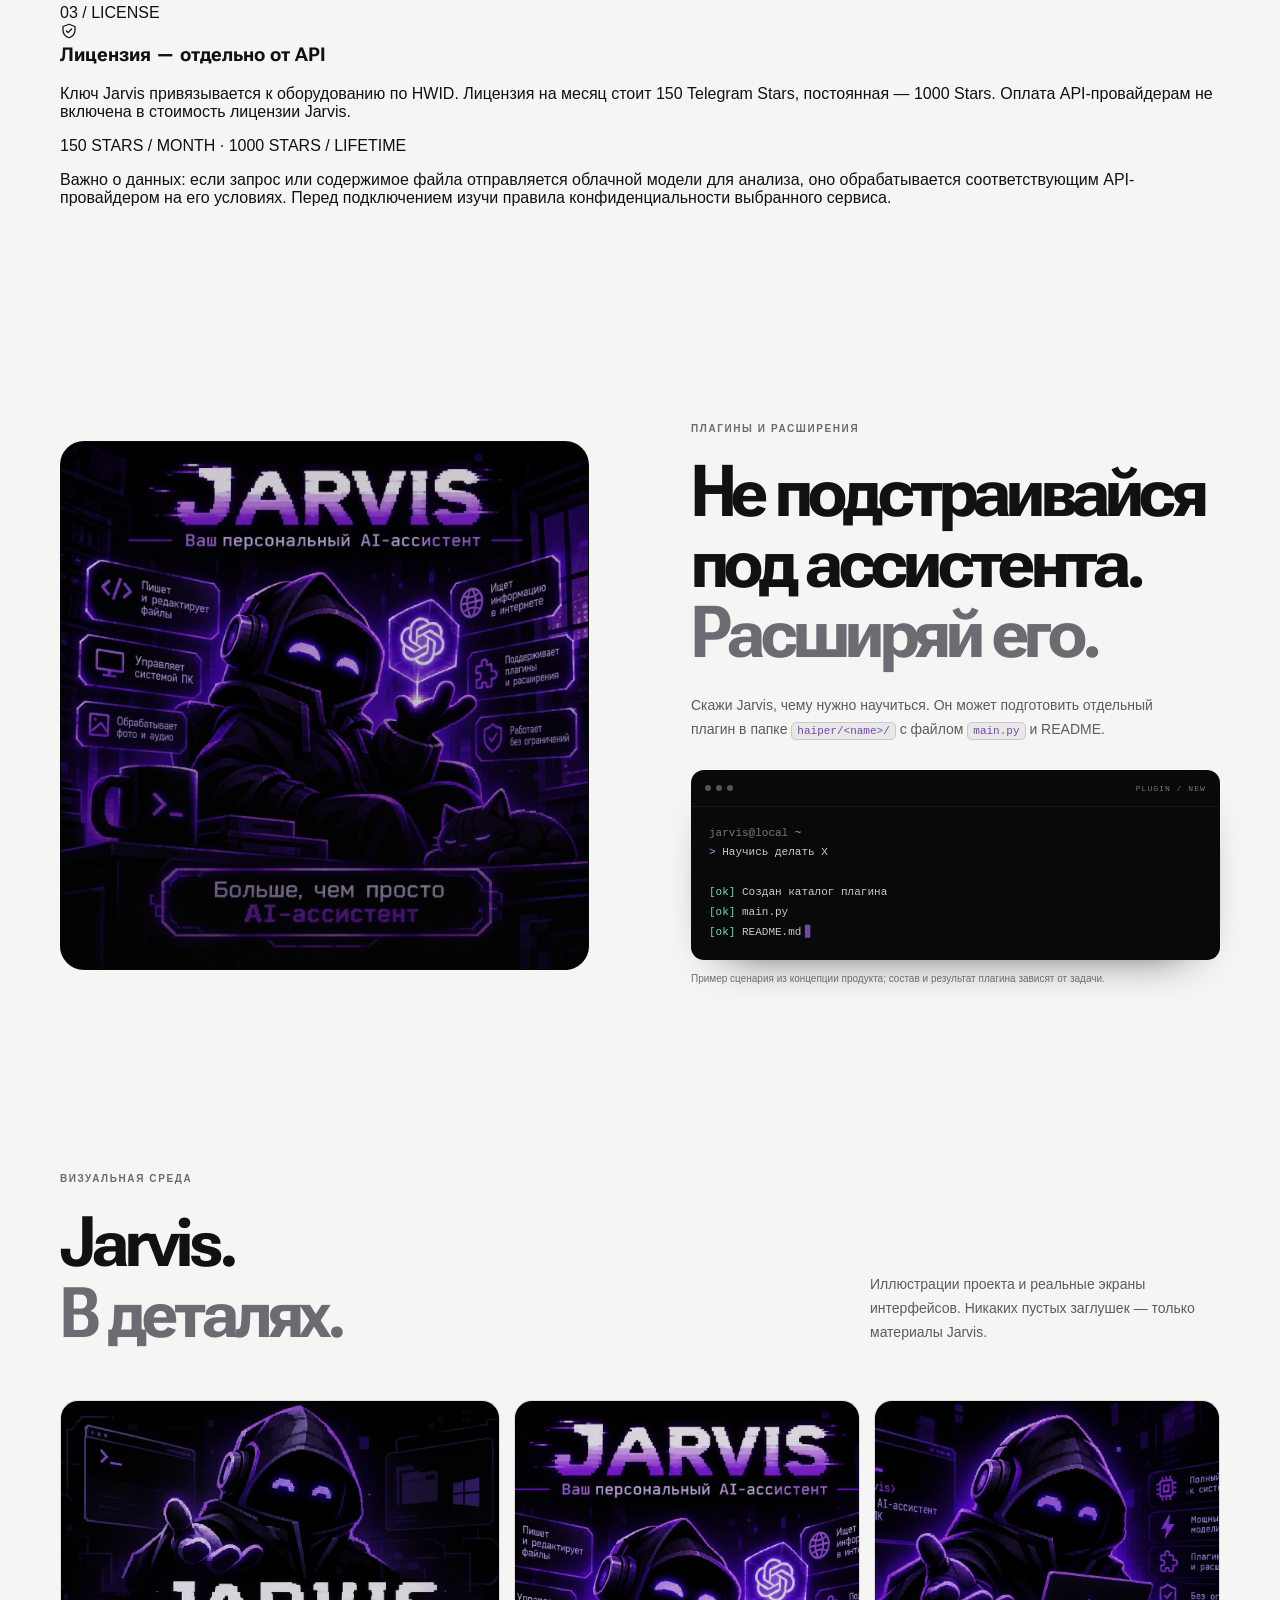
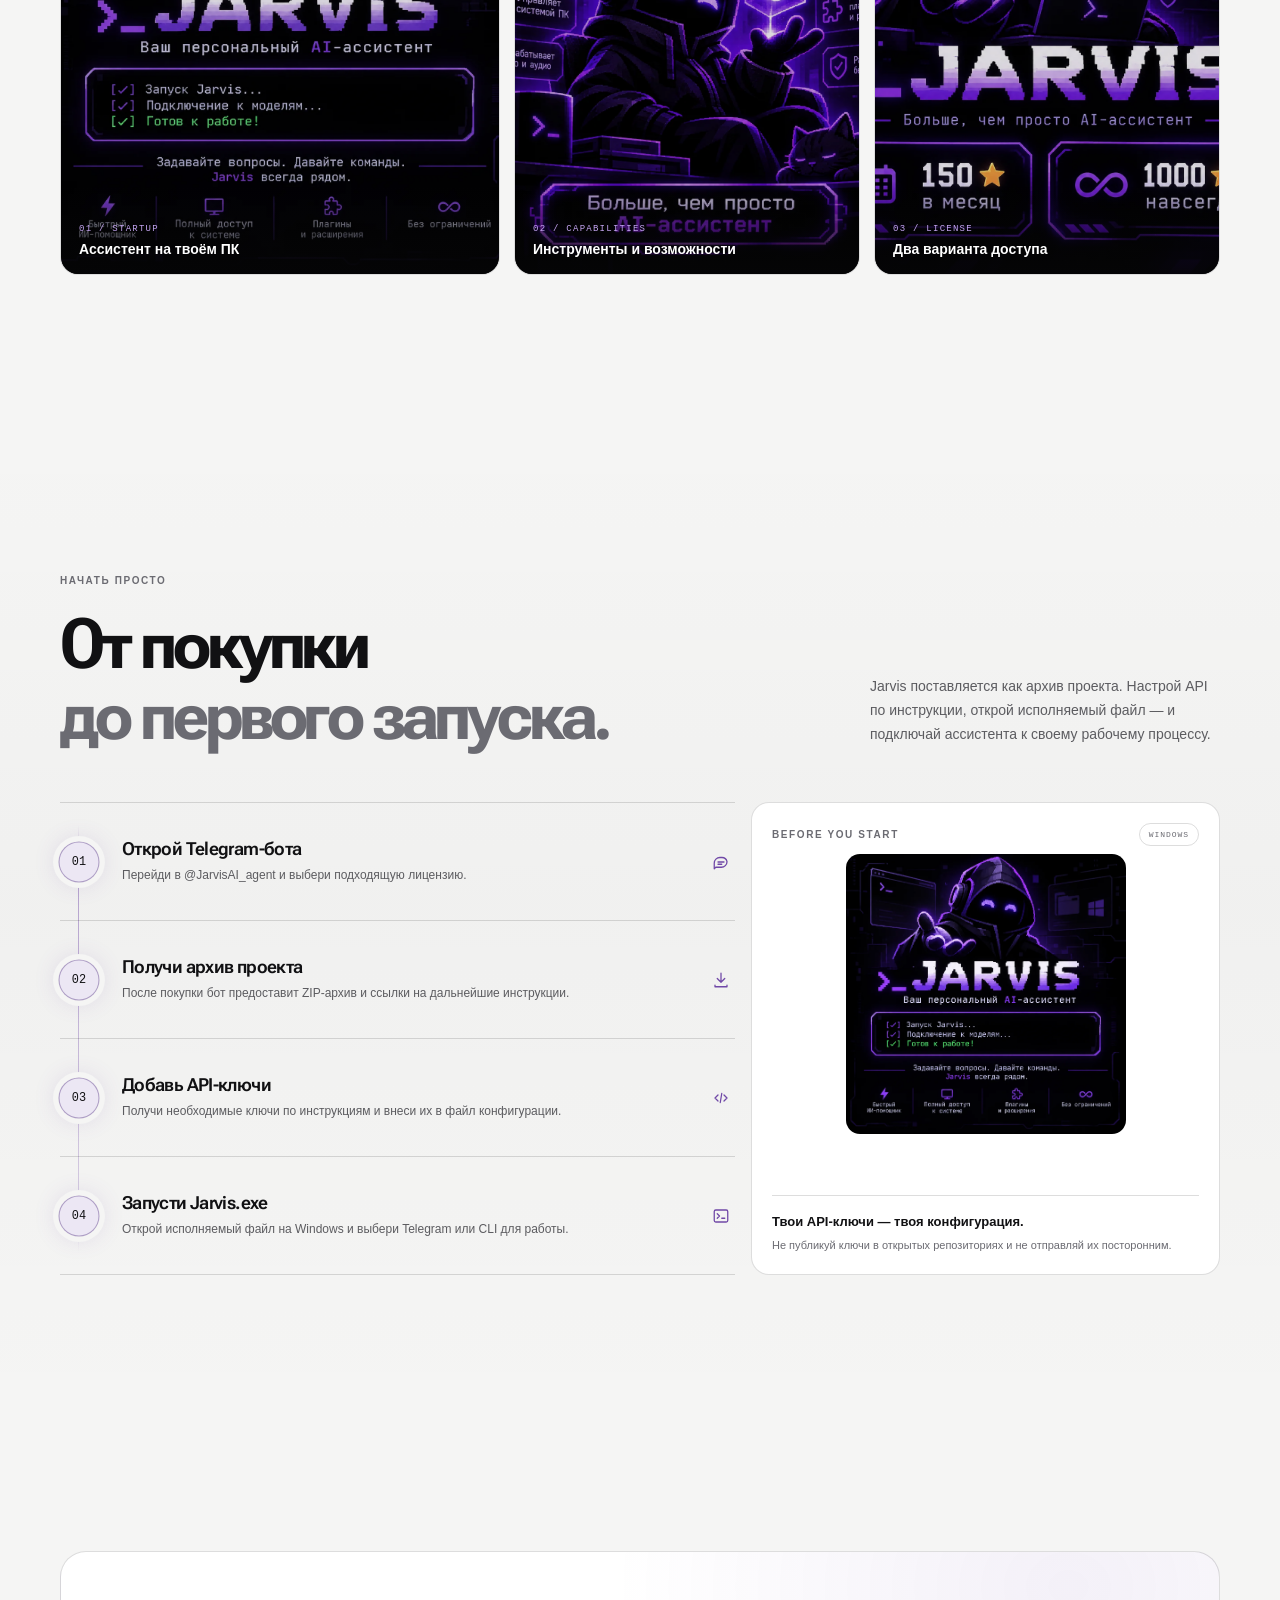
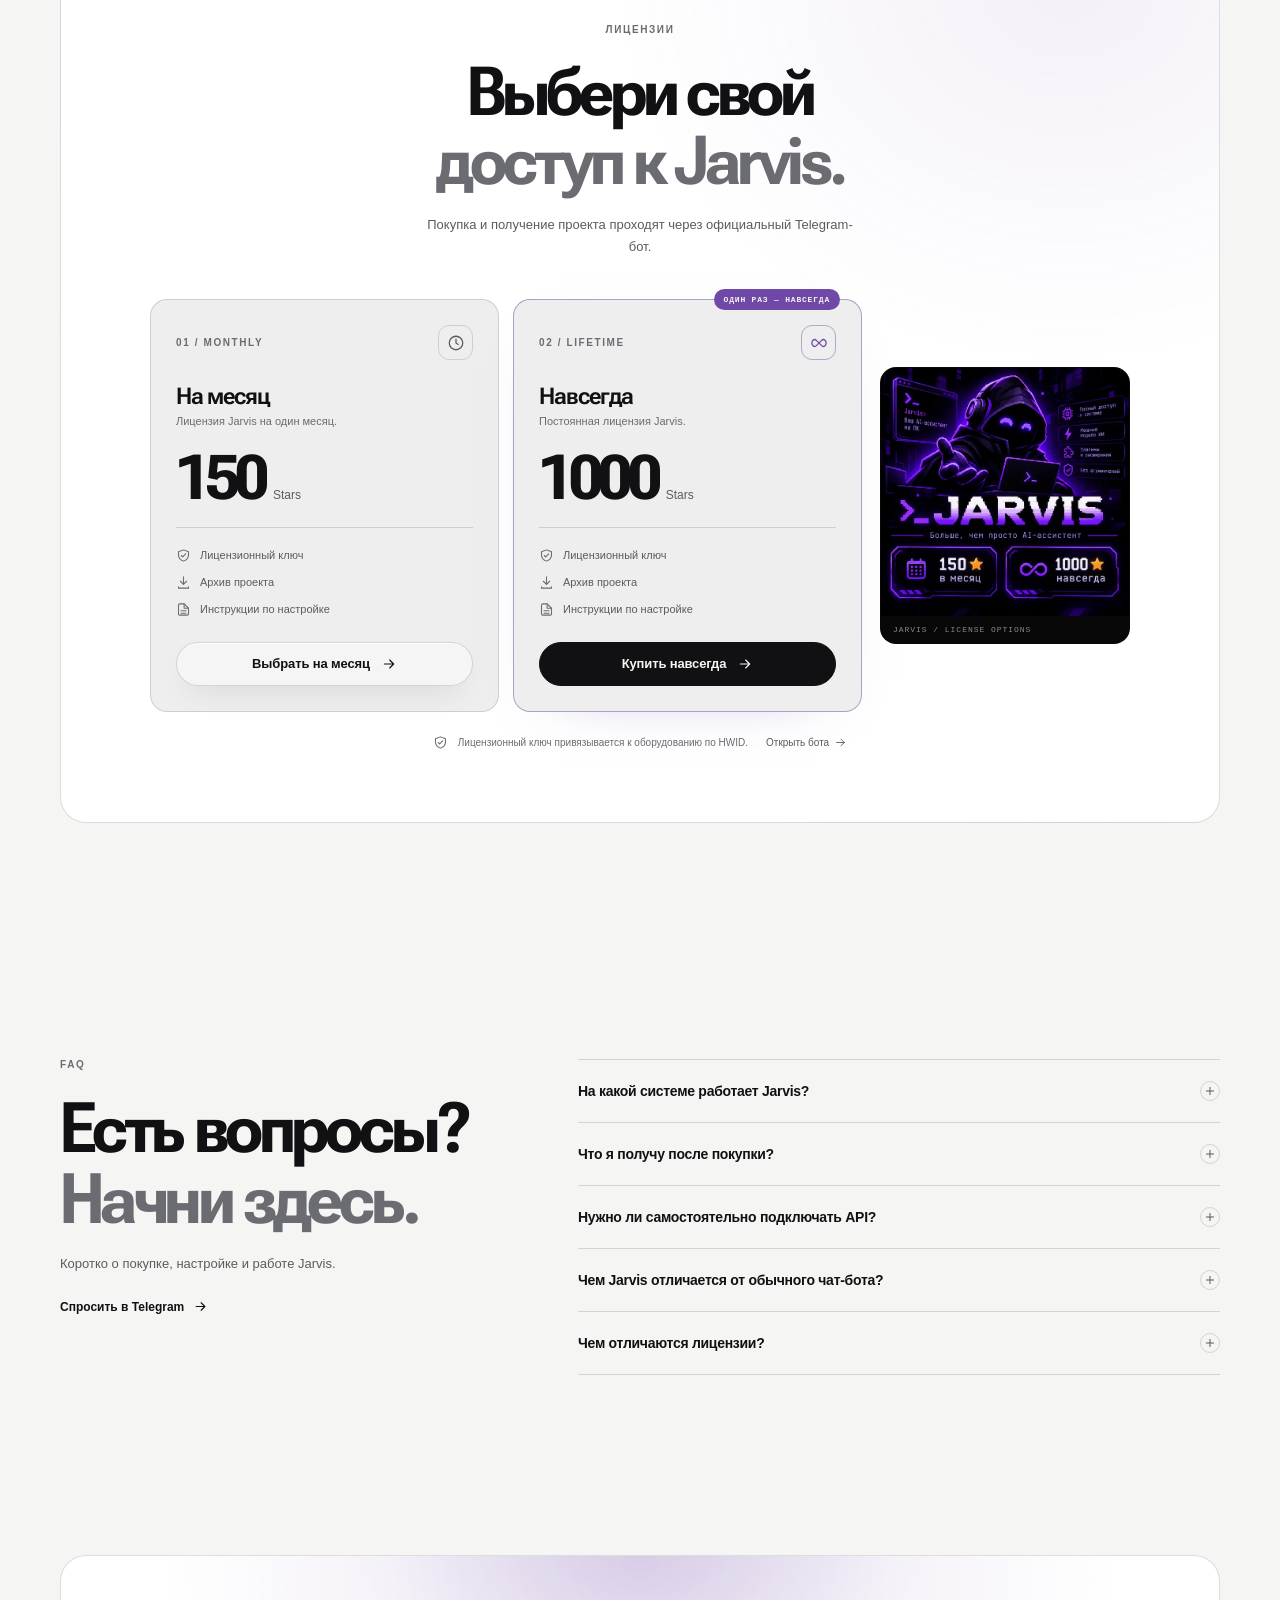
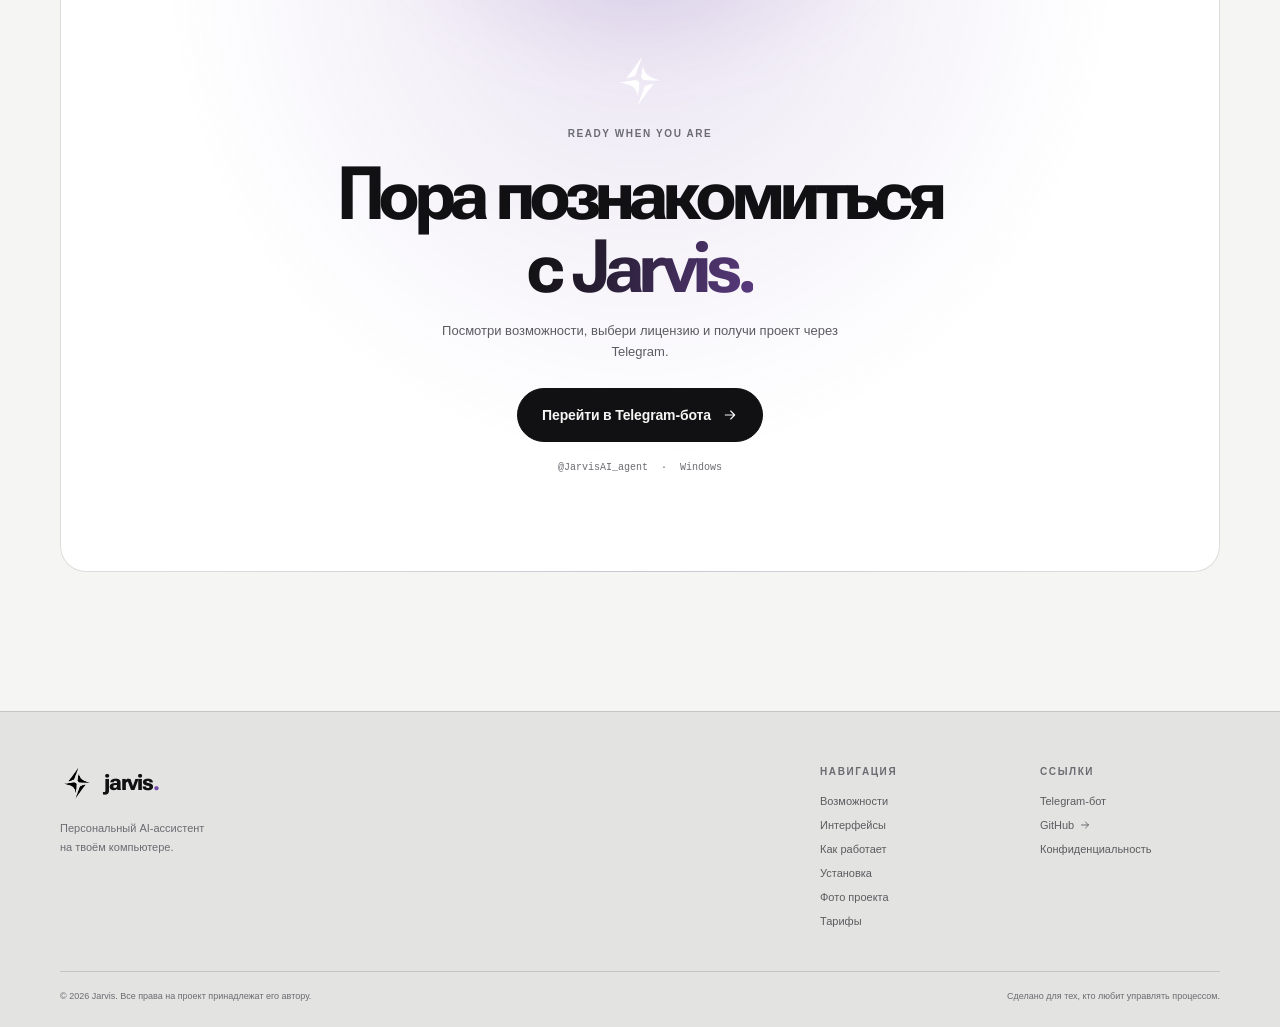
==== commit 23951fa5: "Add clear-glass product details section" ====
--- a/index.html
+++ b/index.html
@@ -112,7 +112,7 @@
       </div>
     </div>
     <nav class="mobile-nav" id="mobile-nav" aria-label="Мобильная навигация" hidden>
-      <a href="#features">Возможности</a><a href="#interfaces">Интерфейсы</a><a href="#workflow">Как работает</a><a href="#setup">Установка</a><a href="#visuals">Фото проекта</a><a href="#pricing">Тарифы</a>
+      <a href="#features">Возможности</a><a href="#interfaces">Интерфейсы</a><a href="#workflow">Как работает</a><a href="#before-buying">Перед покупкой</a><a href="#setup">Установка</a><a href="#visuals">Фото проекта</a><a href="#pricing">Тарифы</a>
       <a class="button button-light" href="https://t.me/JarvisAI_agent" target="_blank" rel="noopener noreferrer" data-track="mobile-menu-buy">Перейти к покупке <svg class="icon" aria-hidden="true"><use href="#i-arrow"/></svg></a>
     </nav>
   </header>
@@ -297,6 +297,39 @@
       </div>
     </section>
 
+    <section class="section section-ownership" id="before-buying">
+      <div class="container">
+        <div class="section-heading reveal">
+          <div><div class="eyebrow">ПЕРЕД ПОКУПКОЙ</div><h2>Понимай, что<br><span class="text-secondary">получаешь.</span></h2></div>
+          <p>Jarvis — локально запускаемый проект, а не веб-сервис с отдельным окном в браузере. Ниже — важные детали о запуске, подключении моделей и лицензии.</p>
+        </div>
+        <div class="ownership-grid">
+          <article class="ownership-card reveal" style="--i:0">
+            <span class="ownership-index">01 / LOCAL APP</span>
+            <div class="ownership-icon"><svg class="icon" aria-hidden="true"><use href="#i-cpu"/></svg></div>
+            <h3>Проект работает на твоём ПК</h3>
+            <p>После покупки ты получаешь архив проекта и запускаешь Jarvis в Windows. Файловые операции, терминальные команды и локальные инструменты выполняются на компьютере с правами текущего пользователя.</p>
+            <p class="ownership-detail">Windows · ZIP · EXE</p>
+          </article>
+          <article class="ownership-card reveal" style="--i:1">
+            <span class="ownership-index">02 / YOUR API</span>
+            <div class="ownership-icon"><svg class="icon" aria-hidden="true"><use href="#i-code"/></svg></div>
+            <h3>Подключи собственные API</h3>
+            <p>Для облачных моделей понадобятся ключи провайдеров. Получи их по ссылкам из инструкции и добавь в конфигурацию проекта. Не публикуй ключи в открытых репозиториях и не передавай посторонним.</p>
+            <p class="ownership-detail">GROQ · MISTRAL · VISION</p>
+          </article>
+          <article class="ownership-card reveal" style="--i:2">
+            <span class="ownership-index">03 / LICENSE</span>
+            <div class="ownership-icon"><svg class="icon" aria-hidden="true"><use href="#i-shield"/></svg></div>
+            <h3>Лицензия — отдельно от API</h3>
+            <p>Ключ Jarvis привязывается к оборудованию по HWID. Лицензия на месяц стоит 150 Telegram Stars, постоянная — 1000 Stars. Оплата API-провайдерам не включена в стоимость лицензии Jarvis.</p>
+            <p class="ownership-detail">150 STARS / MONTH · 1000 STARS / LIFETIME</p>
+          </article>
+        </div>
+        <p class="ownership-note reveal">Важно о данных: если запрос или содержимое файла отправляется облачной модели для анализа, оно обрабатывается соответствующим API-провайдером на его условиях. Перед подключением изучи правила конфиденциальности выбранного сервиса.</p>
+      </div>
+    </section>
+
     <section class="section section-growth" id="plugins">
       <div class="container growth-grid">
         <div class="growth-image reveal"><img src="jarvis-visual.webp" width="1024" height="1024" alt="Промо-иллюстрация Jarvis с цифровым ассистентом и интерфейсными панелями" loading="lazy" decoding="async"></div>
--- a/styles.css
+++ b/styles.css
@@ -496,3 +496,157 @@
   .hero-backdrop,.status-dot,.note-left,.note-right,.cli-frame img,.plugin-terminal pre::after,.orbit-one,.orbit-two { animation: none !important; }
 }
 @media (hover: none) { .feature-card:hover,.interface-card:hover,.price-card:hover,.gallery-card:hover { transform: none; } }
+
+
+/* Persistent Apple-like liquid glass capsule navigation. */
+:root { --header-h: 66px; --glass-bg: rgba(8,8,11,.36); }
+:root[data-theme="light"] { --glass-bg: rgba(250,250,252,.56); }
+.site-header {
+  position:fixed; z-index:100; top:10px;
+  left:clamp(12px,1.7vw,28px); right:clamp(12px,1.7vw,28px);
+  height:var(--header-h); isolation:isolate; overflow:visible;
+  border:1px solid color-mix(in srgb,var(--color-ink) 22%,transparent);
+  border-radius:999px; background:var(--glass-bg);
+  -webkit-backdrop-filter:blur(24px) saturate(1.9) brightness(1.1) contrast(1.08);
+  backdrop-filter:blur(24px) saturate(1.9) brightness(1.1) contrast(1.08);
+  box-shadow:inset 0 1px 0 #ffffff30,inset 0 0 0 1px #ffffff08,0 18px 48px -22px #000b,0 2px 10px #0003;
+  transform:none!important;
+  transition:background-color .45s var(--ease-soft),border-color .45s var(--ease-soft),box-shadow .45s var(--ease-soft);
+}
+.site-header::before {
+  content:""; position:absolute; z-index:0; inset:0; overflow:hidden;
+  border-radius:inherit; pointer-events:none;
+  background:
+    radial-gradient(130% 170% at 4% -35%,#ffffff30,transparent 42%),
+    radial-gradient(80% 150% at 100% 120%,color-mix(in srgb,var(--color-accent) 13%,transparent),transparent 58%),
+    linear-gradient(112deg,transparent 12%,#ffffff08 28%,transparent 44%,#ffffff07 70%,transparent 86%);
+  opacity:.95;
+}
+.site-header::after {
+  content:""; position:absolute; z-index:0; inset:1px;
+  border:1px solid #ffffff0a; border-radius:inherit; pointer-events:none;
+  background:linear-gradient(180deg,#ffffff0c,transparent 44%);
+}
+.site-header.is-scrolled {
+  background:var(--glass-bg);
+  border-color:color-mix(in srgb,var(--color-ink) 24%,transparent);
+  -webkit-backdrop-filter:blur(26px) saturate(2) brightness(1.08) contrast(1.08);
+  backdrop-filter:blur(26px) saturate(2) brightness(1.08) contrast(1.08);
+}
+.site-header.is-hidden { transform:none!important; }
+.site-header > .container {
+  position:relative; z-index:1; width:100%; max-width:none; height:100%;
+  margin:0; padding-inline:clamp(18px,2.1vw,32px);
+}
+.header-inner { gap:clamp(12px,2vw,30px); }
+.brand img { filter:brightness(0) invert(1); transition:filter .35s var(--ease-soft),transform .45s var(--ease-soft); }
+.brand:hover img { transform:rotate(-8deg) scale(1.06); }
+:root[data-theme="light"] .brand img { filter:brightness(0); }
+.desktop-nav { gap:clamp(13px,1.7vw,26px); margin-right:clamp(8px,1.4vw,20px); }
+.desktop-nav a {
+  position:relative; color:color-mix(in srgb,var(--color-ink) 76%,transparent);
+  font-size:clamp(12px,.92vw,14px); font-weight:560; white-space:nowrap;
+  transition:color .3s var(--ease-soft),text-shadow .3s var(--ease-soft);
+}
+.desktop-nav a::after {
+  content:""; position:absolute; left:0; right:100%; bottom:-7px; height:1px;
+  background:var(--color-ink); transition:right .35s var(--ease-soft);
+}
+.desktop-nav a:hover { color:var(--color-ink); text-shadow:0 0 18px color-mix(in srgb,var(--color-ink) 35%,transparent); }
+.desktop-nav a:hover::after { right:0; }
+.header-actions { gap:9px; }
+.theme-toggle,.menu-toggle {
+  border-color:color-mix(in srgb,var(--color-ink) 17%,transparent);
+  background:color-mix(in srgb,var(--color-ink) 5%,transparent);
+}
+.site-header .button-light { box-shadow:0 4px 16px #0002,inset 0 1px 0 #ffffff45; }
+
+/* Progressive reveal: lift, sharpen and stagger all content as it enters the viewport. */
+.js-motion-ready .reveal {
+  opacity:0; transform:translate3d(0,34px,0) scale(.982); filter:blur(5px);
+  transition:opacity .88s var(--ease-soft),transform .95s var(--ease-soft),filter .88s var(--ease-soft);
+  transition-delay:var(--reveal-delay,0ms); will-change:opacity,transform,filter;
+}
+.js-motion-ready .reveal.is-visible {
+  opacity:1; transform:translate3d(0,0,0) scale(1); filter:blur(0);
+}
+.setup-steps { position:relative; }
+.setup-steps::before {
+  content:""; position:absolute; z-index:0; top:22px; bottom:22px; left:18px; width:1px;
+  background:linear-gradient(to bottom,transparent,color-mix(in srgb,var(--color-accent) 46%,transparent) 12%,color-mix(in srgb,var(--color-accent) 24%,transparent) 88%,transparent);
+  transform:scaleY(0); transform-origin:top; transition:transform 1.4s var(--ease-soft) .2s;
+}
+.setup-steps:has(.setup-step.is-visible)::before { transform:scaleY(1); }
+.setup-step { position:relative; z-index:1; }
+.step-number {
+  align-self:center; width:38px; height:38px; display:grid; place-items:center; padding:0;
+  border:1px solid color-mix(in srgb,var(--color-accent) 34%,var(--color-rule));
+  border-radius:50%; color:var(--color-accent); background:var(--color-card);
+  box-shadow:0 0 0 5px var(--color-paper); font:11px var(--font-mono);
+  transition:color .4s var(--ease-soft),background .4s var(--ease-soft),box-shadow .5s var(--ease-soft),transform .6s var(--ease-soft);
+}
+.setup-step.is-visible .step-number {
+  color:var(--color-ink); background:color-mix(in srgb,var(--color-accent) 13%,var(--color-card));
+  box-shadow:0 0 0 5px var(--color-paper),0 0 24px color-mix(in srgb,var(--color-accent) 20%,transparent);
+  transform:scale(1.08);
+}
+.setup-step > .icon { transition:color .4s var(--ease-soft),transform .55s var(--ease-soft); }
+.setup-step.is-visible > .icon { color:var(--color-accent); transform:translateX(3px); }
+
+/* Four readable stages explain the request-to-result pipeline. */
+.section-workflow { padding-top:clamp(76px,9vw,116px); }
+.workflow-track { position:relative; display:grid; grid-template-columns:repeat(4,minmax(0,1fr)); gap:12px; margin-top:32px; }
+.workflow-track::before {
+  content:""; position:absolute; top:29px; left:8%; right:8%; height:1px;
+  background:linear-gradient(90deg,transparent,color-mix(in srgb,var(--color-accent) 40%,transparent),transparent);
+}
+.workflow-card {
+  position:relative; min-width:0; min-height:260px; padding:20px 18px 17px;
+  border:1px solid var(--color-rule); border-radius:18px;
+  background:linear-gradient(155deg,color-mix(in srgb,var(--color-ink) 5%,transparent),transparent 58%),var(--color-card);
+  box-shadow:inset 0 1px 0 #ffffff0c;
+  transition:transform .55s var(--ease-soft),border-color .4s var(--ease-soft),box-shadow .5s var(--ease-soft);
+}
+.workflow-card:hover { transform:translateY(-6px); border-color:color-mix(in srgb,var(--color-accent) 42%,var(--color-rule)); box-shadow:0 22px 55px -40px color-mix(in srgb,var(--color-accent) 55%,transparent); }
+.workflow-index,.workflow-foot { color:var(--color-muted); font:9px var(--font-mono); letter-spacing:.13em; }
+.workflow-symbol {
+  position:relative; z-index:1; width:52px; height:52px; display:grid; place-items:center;
+  margin:21px 0 22px; border:1px solid color-mix(in srgb,var(--color-accent) 36%,var(--color-rule));
+  border-radius:16px; color:var(--color-accent); background:var(--color-card); box-shadow:0 0 0 7px var(--color-paper);
+}
+.workflow-symbol .icon { width:22px; height:22px; }
+.workflow-card h3 { margin:0 0 10px; font-size:17px; letter-spacing:-.035em; }
+.workflow-card p { min-height:88px; margin:0 0 18px; color:var(--color-secondary); font-size:12px; line-height:1.65; }
+.workflow-foot { display:block; padding-top:13px; border-top:1px solid var(--color-rule); }
+.workflow-note { max-width:760px; margin:18px 0 0; color:var(--color-muted); font-size:11px; line-height:1.6; }
+:root[data-theme="light"] .workflow-card { background:linear-gradient(155deg,#ffffffb0,transparent 58%),var(--color-card); }
+@keyframes glass-sheen { 0%,100% { opacity:.48; background-position:0% 0%; } 50% { opacity:.92; background-position:100% 100%; } }
+.site-header::before { animation:glass-sheen 9s var(--ease-soft) infinite; }
+@media(max-width:1050px) {
+  .desktop-nav { gap:12px; margin-right:8px; }
+  .desktop-nav a { font-size:11px; }
+  .workflow-track { grid-template-columns:repeat(2,minmax(0,1fr)); }
+}
+@media(max-width:860px) {
+  .site-header { top:8px; left:9px; right:9px; height:60px; border-radius:24px; }
+  .site-header > .container { padding-inline:13px; }
+  .header-inner { gap:10px; }
+  .workflow-track { grid-template-columns:1fr; gap:10px; }
+  .workflow-card { min-height:0; padding:17px; }
+  .workflow-symbol { margin:14px 0 16px; }
+  .workflow-card p { min-height:0; }
+  .workflow-track::before { display:none; }
+  .mobile-nav {
+    top:calc(100% + 10px); left:0; right:0; padding:14px 18px 18px;
+    border:1px solid var(--color-rule); border-radius:20px;
+    background:color-mix(in srgb,var(--color-paper) 70%,transparent);
+    -webkit-backdrop-filter:blur(24px) saturate(1.8); backdrop-filter:blur(24px) saturate(1.8);
+    box-shadow:var(--glass-shadow);
+  }
+}
+@media(max-width:480px) { .workflow-track { grid-template-columns:1fr; } .site-header { left:7px; right:7px; } }
+@media(prefers-reduced-motion:reduce) {
+  .site-header::before { animation:none!important; }
+  .setup-steps::before { transition:none!important; transform:scaleY(1); }
+  .js-motion-ready .reveal { opacity:1!important; transform:none!important; filter:none!important; }
+}
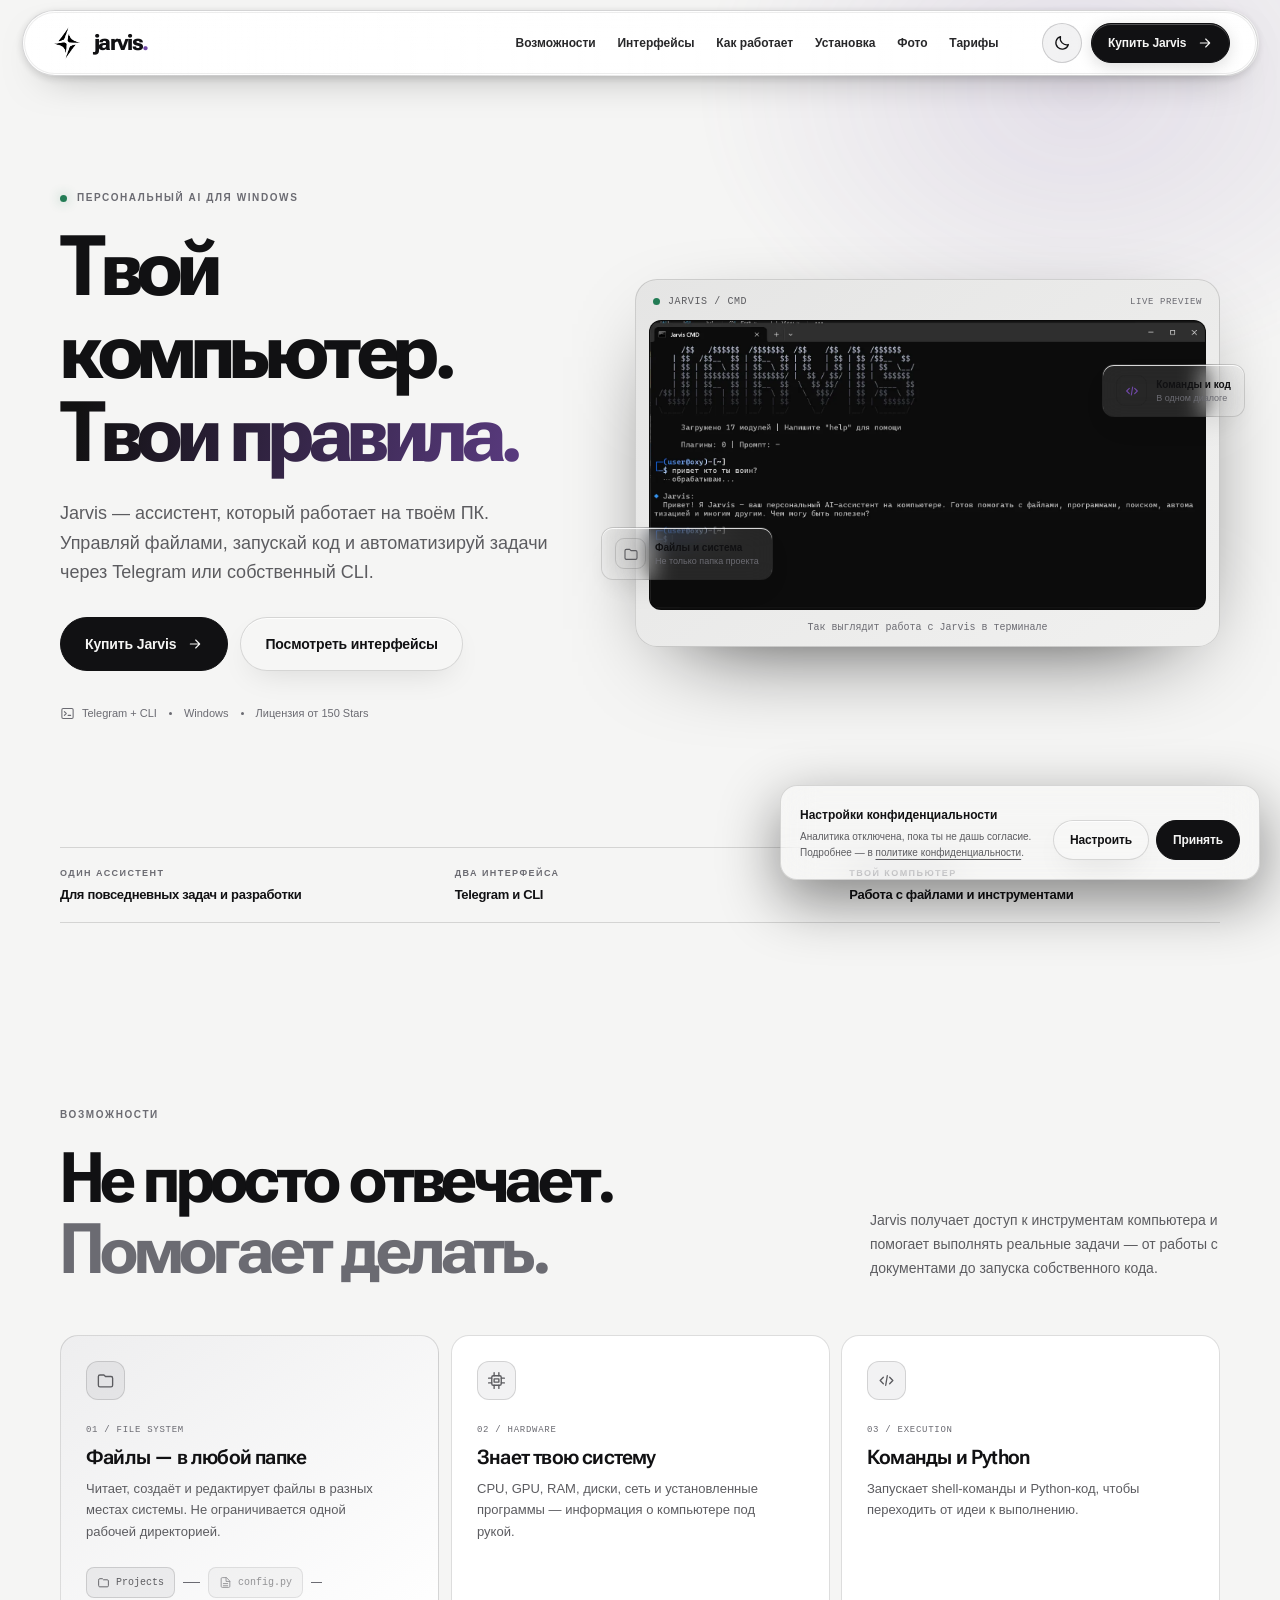
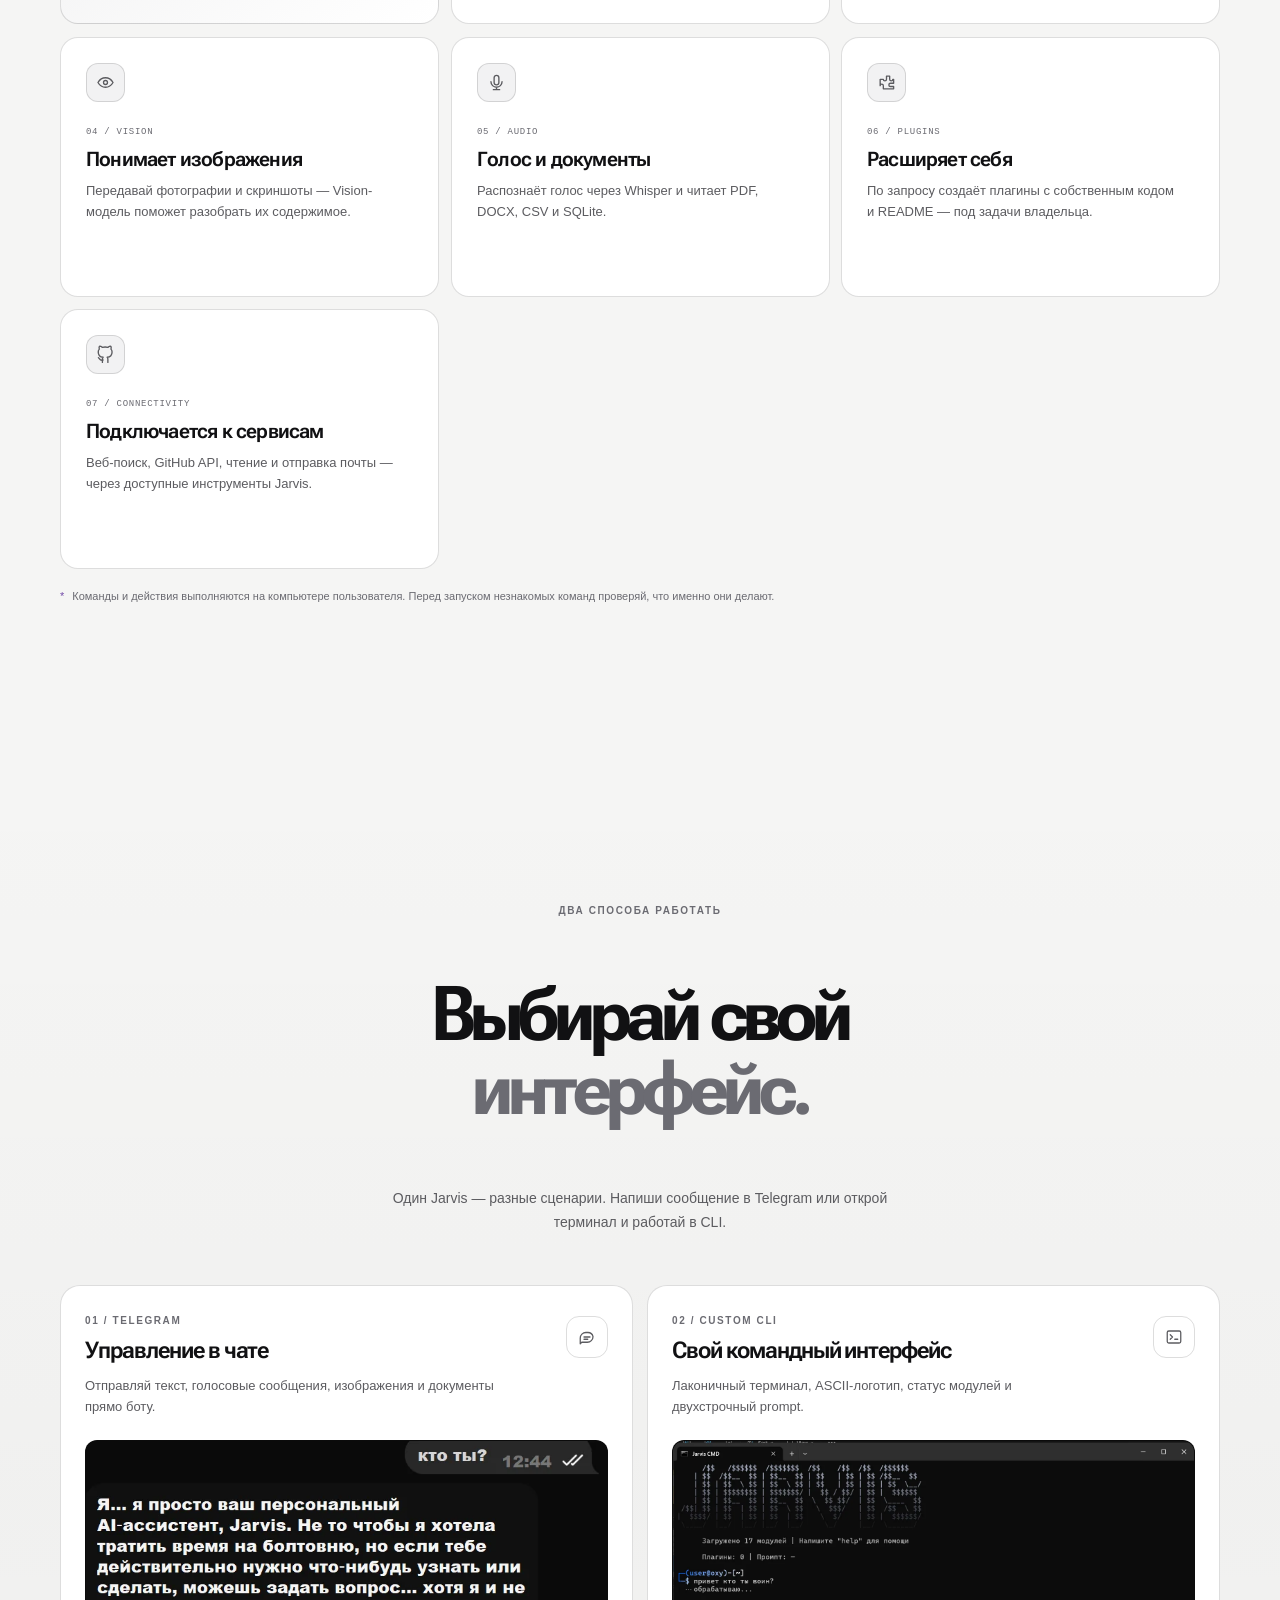
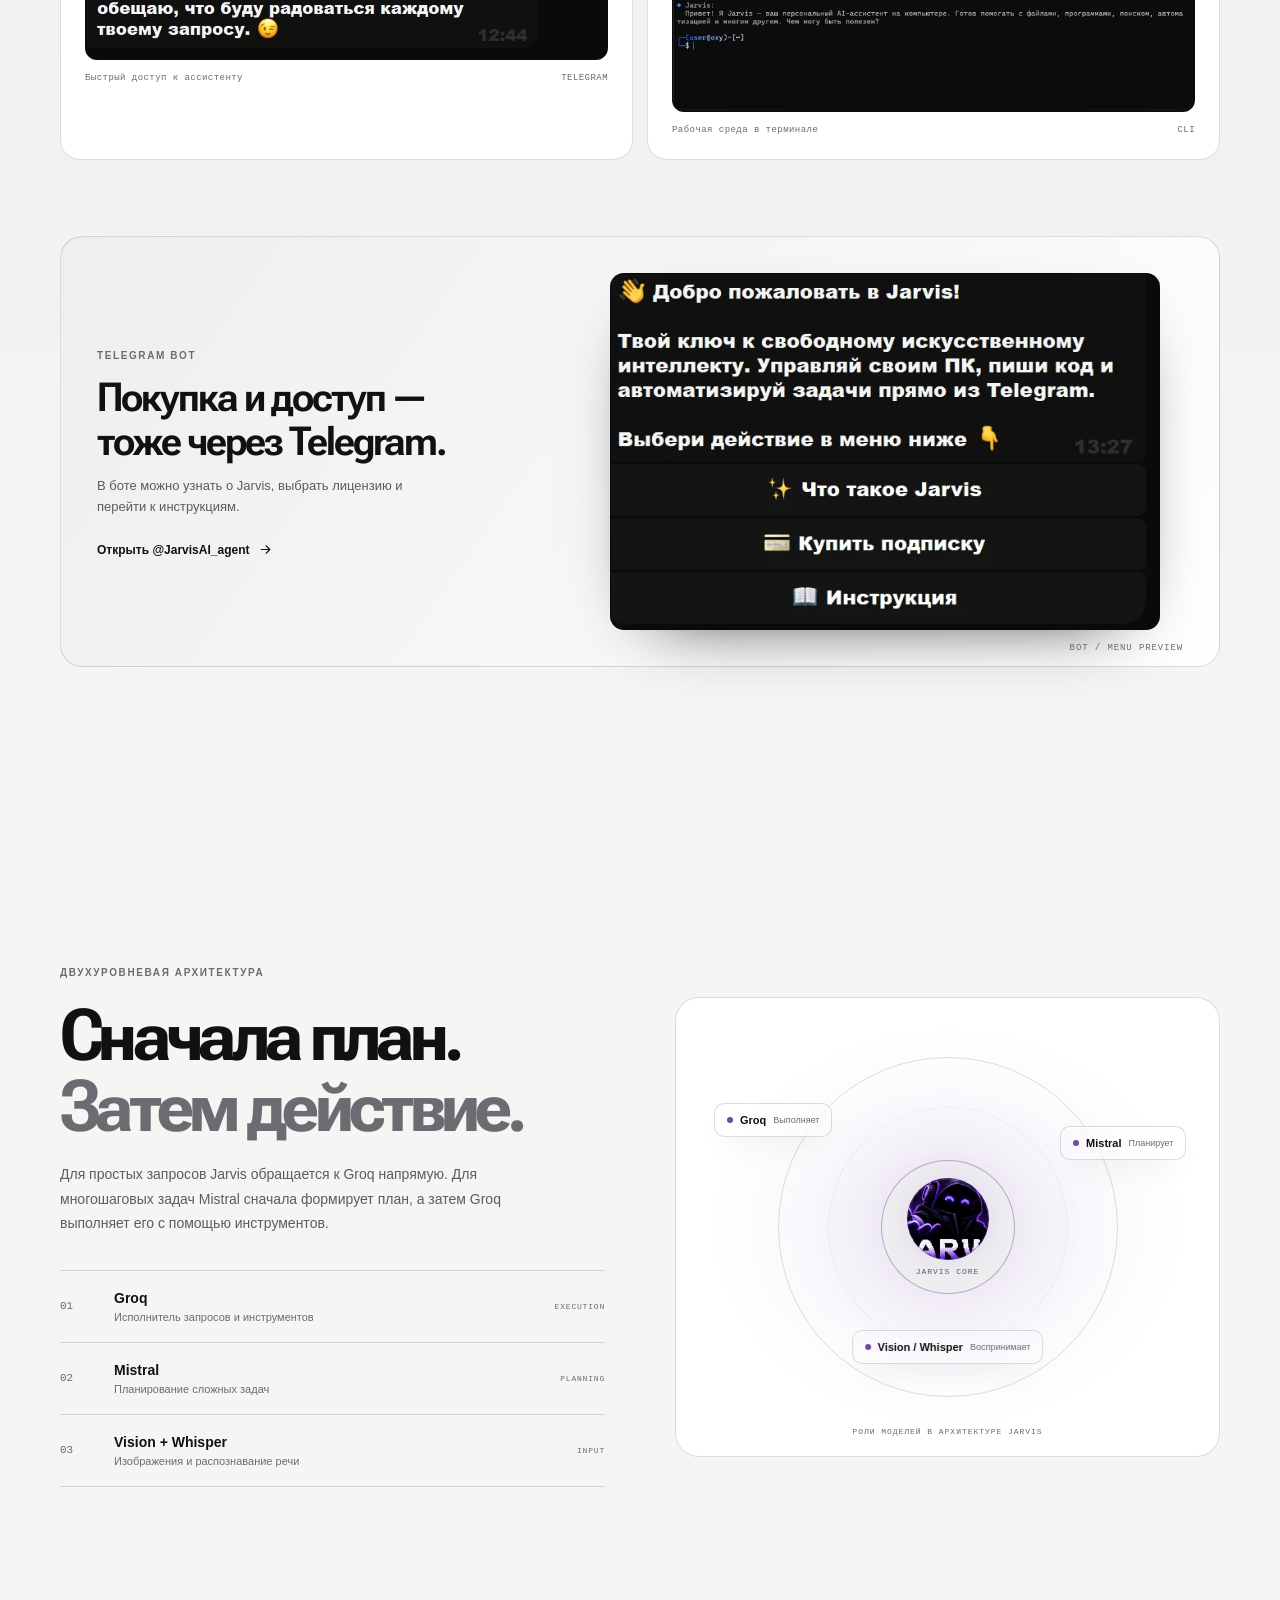
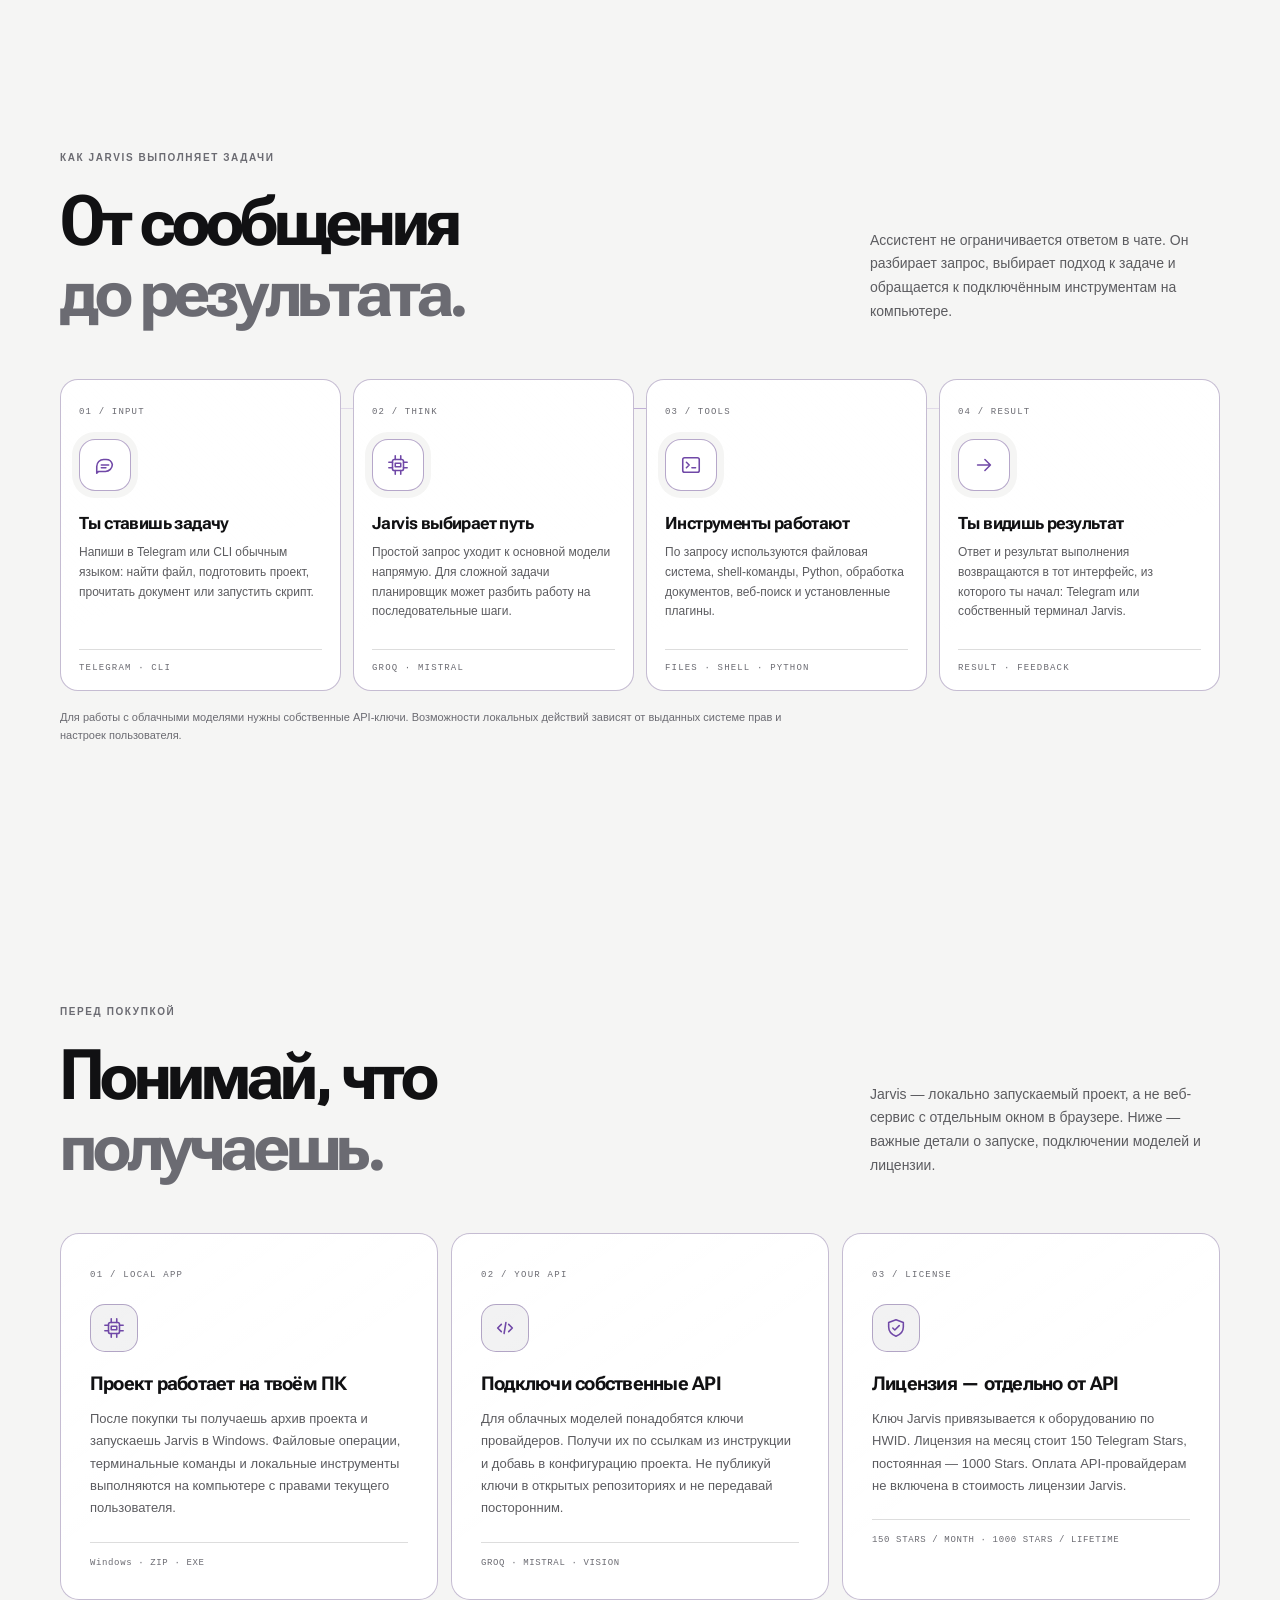
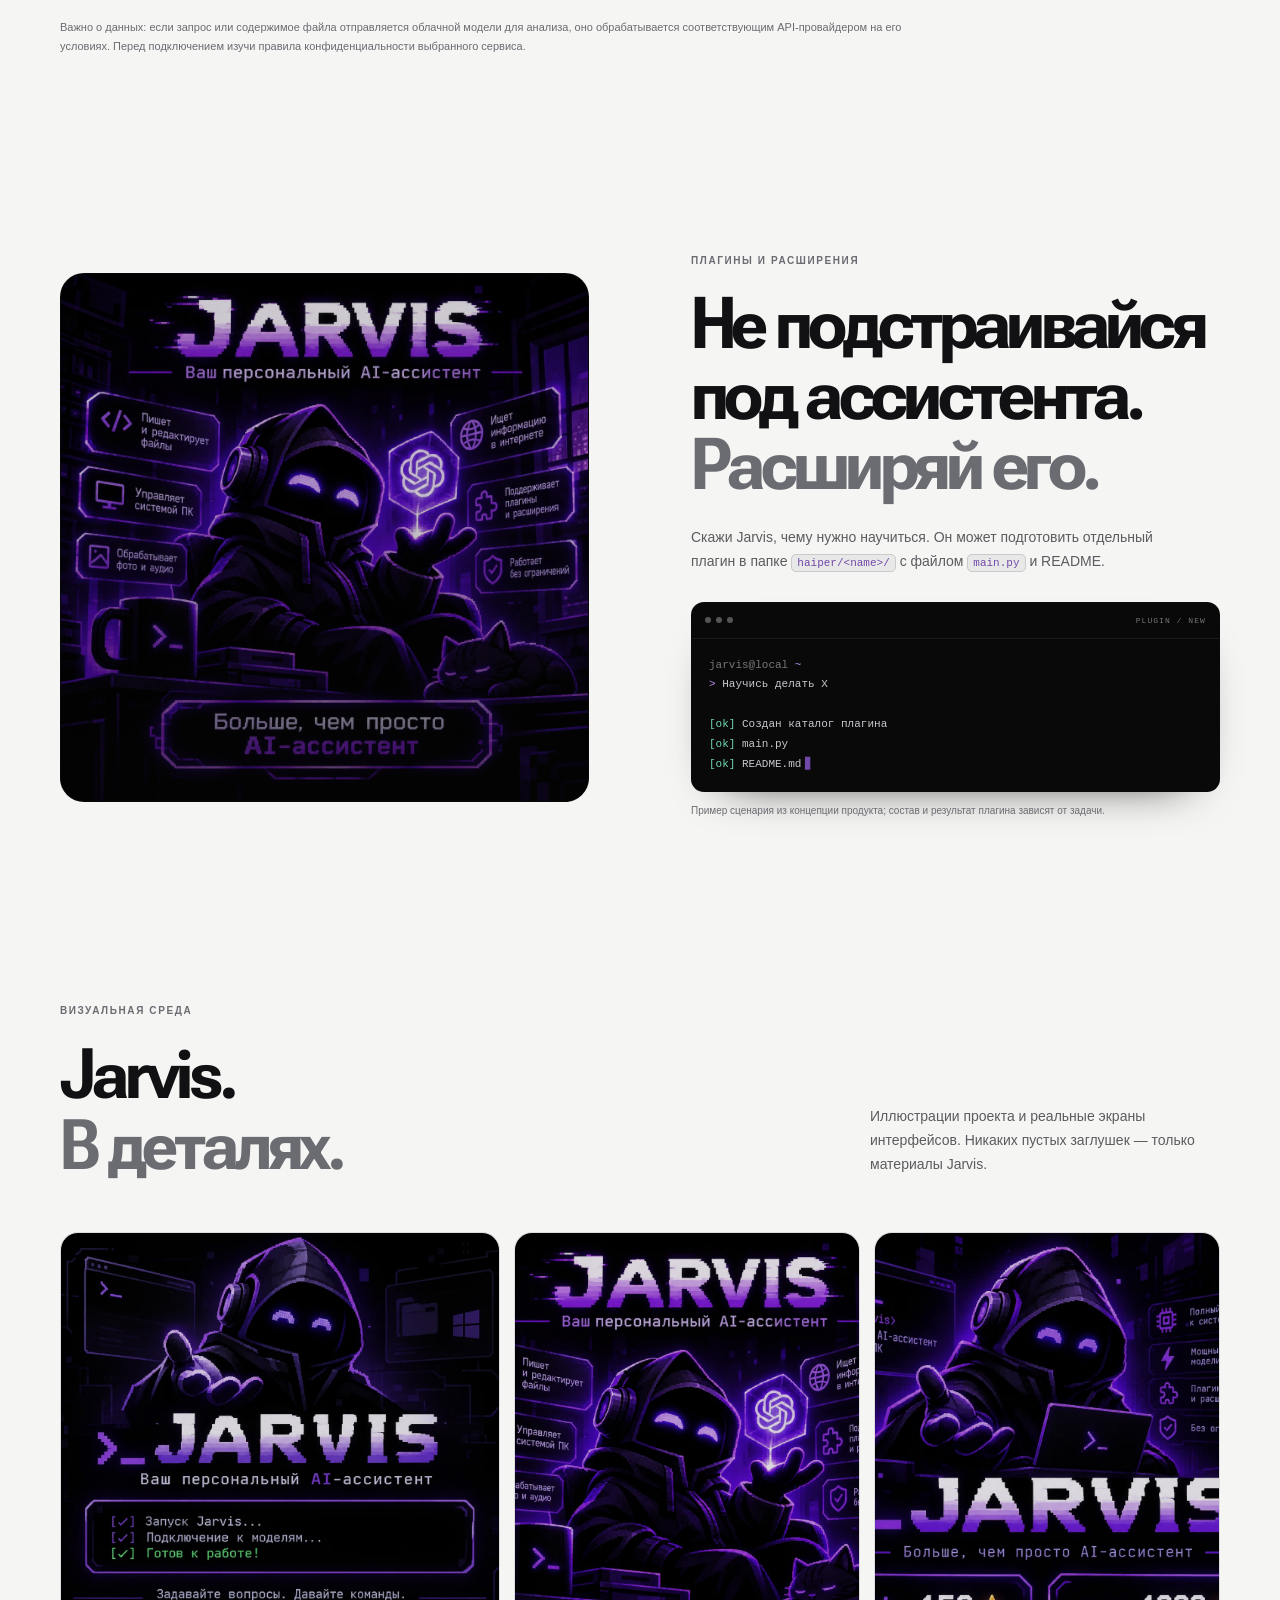
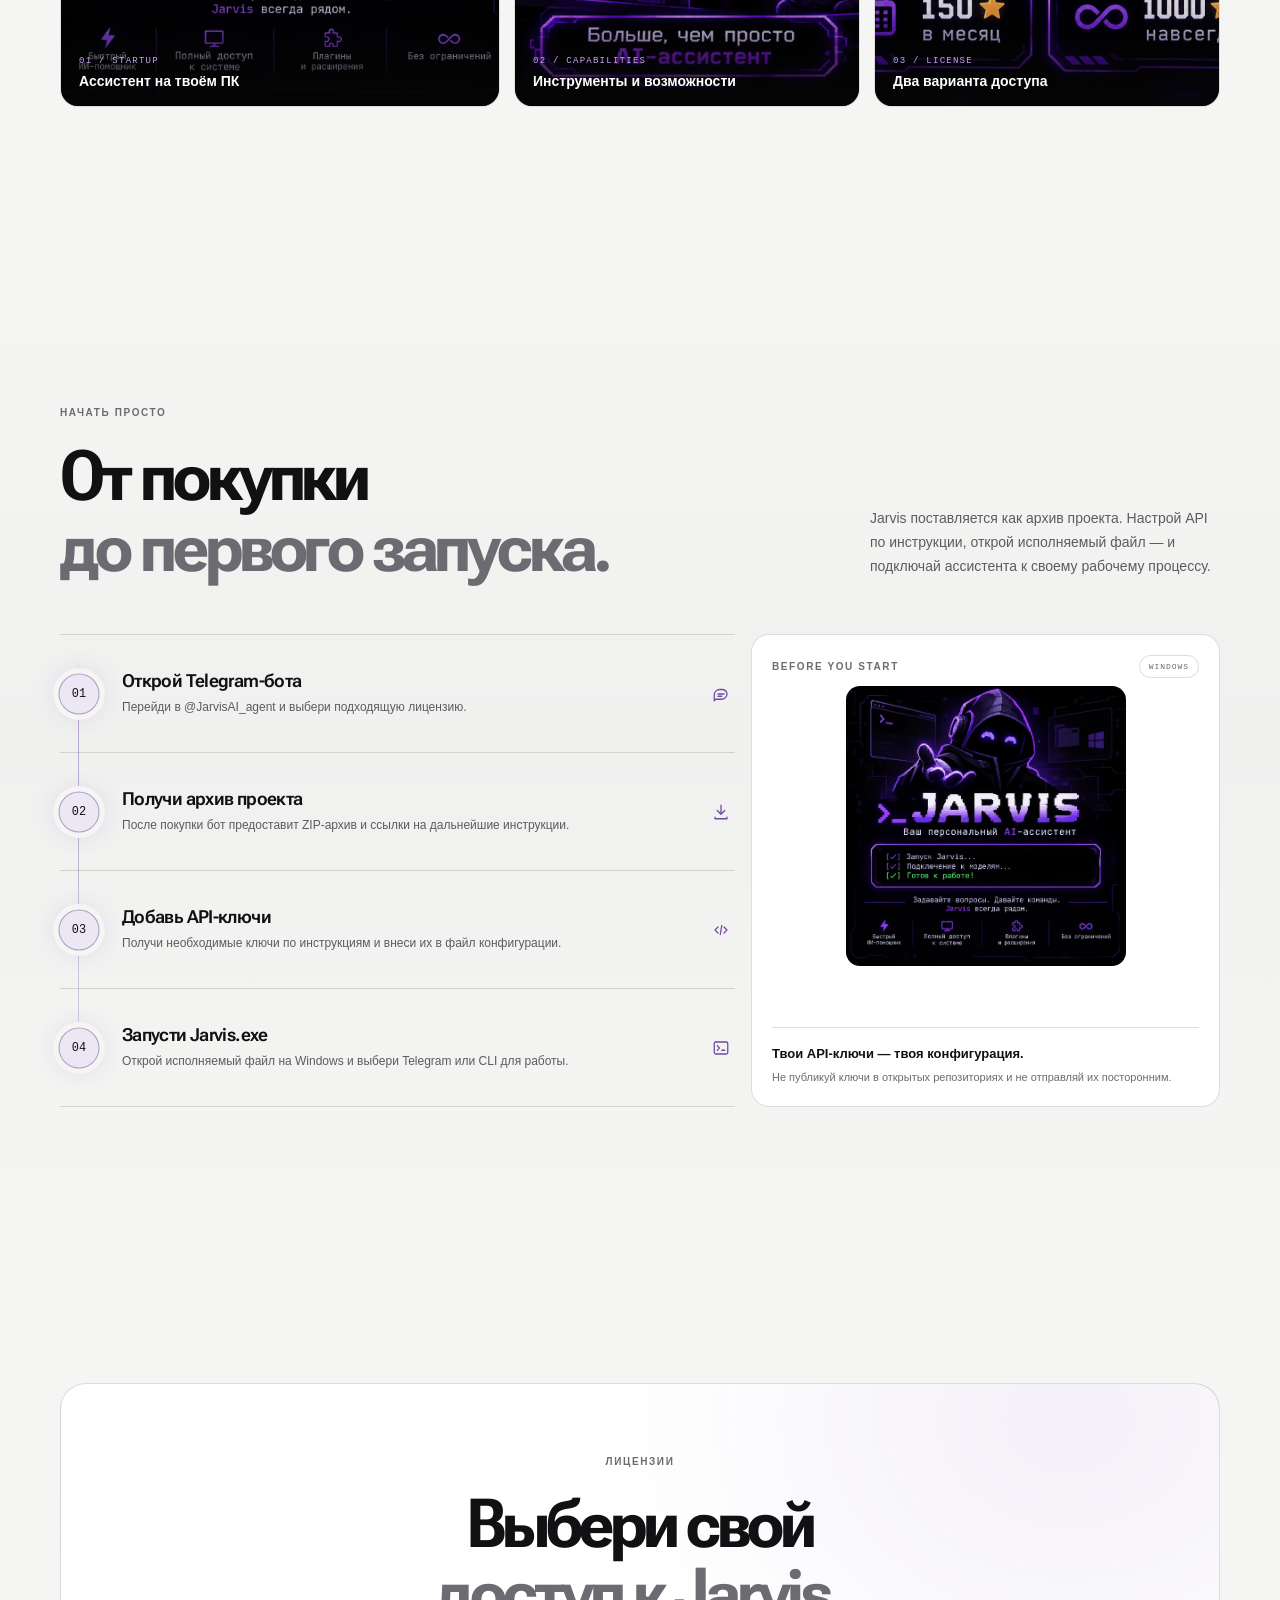
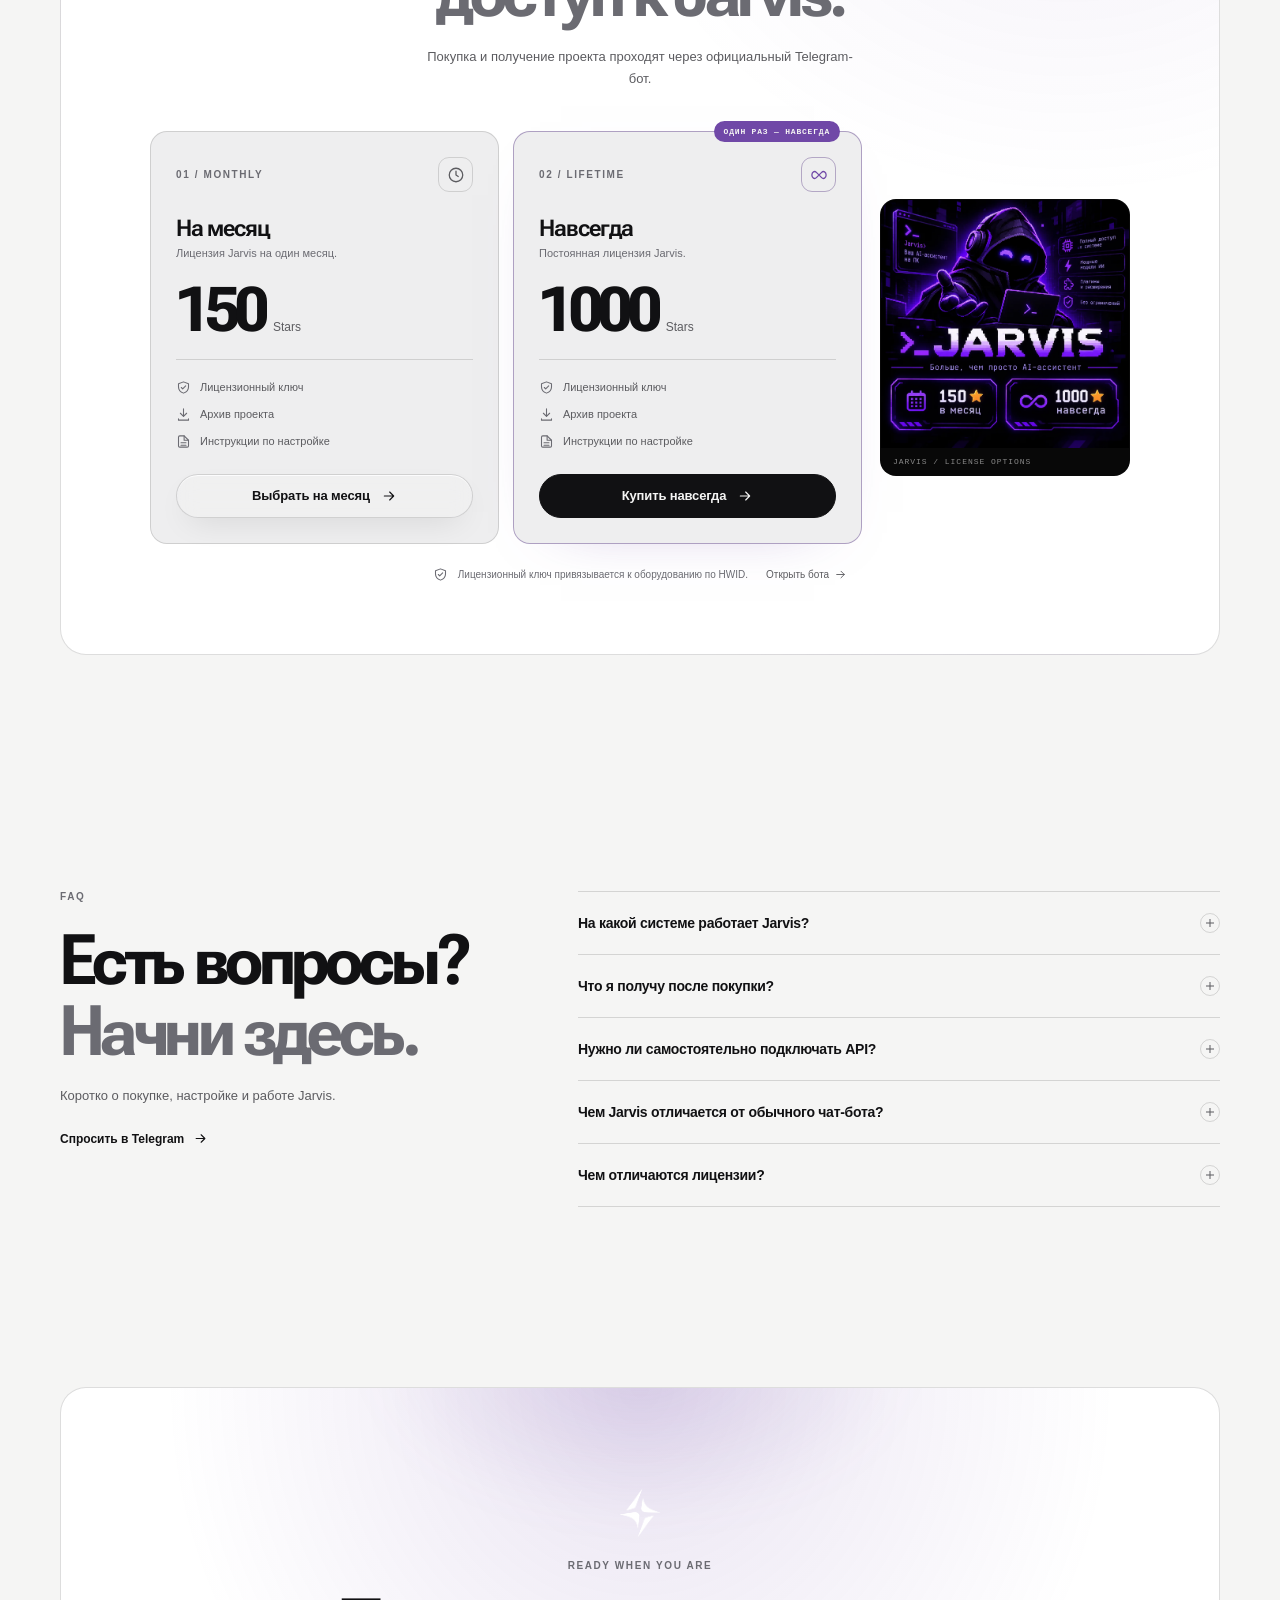
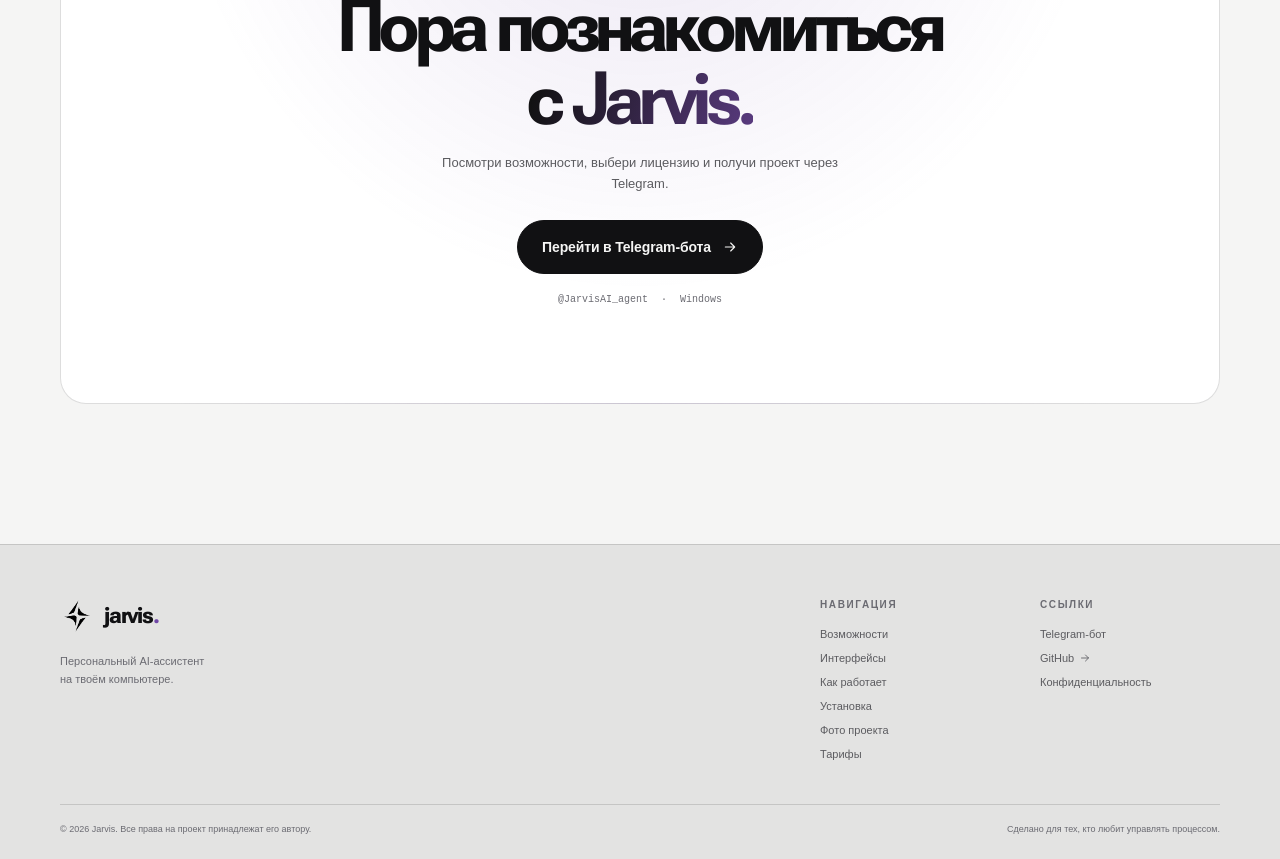
==== commit 86270f62: "Add subtle SVG optical distortion filter for glass navigation" ====
--- a/index.html
+++ b/index.html
@@ -86,6 +86,10 @@
     <symbol id="i-moon" viewBox="0 0 24 24"><path d="M20.5 14A8.5 8.5 0 0 1 10 3.5 8.5 8.5 0 1 0 20.5 14Z"/></symbol>
     <symbol id="i-menu" viewBox="0 0 24 24"><path d="M4 7h16M4 12h16M4 17h16"/></symbol>
     <symbol id="i-close" viewBox="0 0 24 24"><path d="m6 6 12 12M18 6 6 18"/></symbol>
+    <filter id="liquid-glass-warp" x="-4%" y="-20%" width="108%" height="140%" color-interpolation-filters="sRGB">
+      <feTurbulence type="fractalNoise" baseFrequency="0.016 0.048" numOctaves="1" seed="7" result="glassNoise"/>
+      <feDisplacementMap in="SourceGraphic" in2="glassNoise" scale="3.8" xChannelSelector="R" yChannelSelector="G"/>
+    </filter>
   </svg>
 
   <header class="site-header" id="top">
--- a/styles.css
+++ b/styles.css
@@ -650,3 +650,200 @@
   .setup-steps::before { transition:none!important; transform:scaleY(1); }
   .js-motion-ready .reveal { opacity:1!important; transform:none!important; filter:none!important; }
 }
+
+
+/* Clear optical glass — no frosted blur. The surface stays transparent so content remains visible underneath. */
+:root {
+  --glass-bg: rgba(8, 8, 11, .075);
+  --glass-edge: rgba(255,255,255,.27);
+}
+:root[data-theme="light"] {
+  --glass-bg: rgba(255,255,255,.115);
+  --glass-edge: rgba(20,20,24,.18);
+}
+.site-header,
+.site-header.is-scrolled {
+  background: var(--glass-bg) !important;
+  -webkit-backdrop-filter: blur(0px) saturate(1.85) brightness(1.12) contrast(1.18) !important;
+  backdrop-filter: blur(0px) saturate(1.85) brightness(1.12) contrast(1.18) !important;
+  border-color: var(--glass-edge);
+  box-shadow:
+    inset 0 1px 0 rgba(255,255,255,.44),
+    inset 0 -1px 0 rgba(255,255,255,.08),
+    inset 0 0 0 1px rgba(255,255,255,.055),
+    0 16px 42px -24px rgba(0,0,0,.52),
+    0 2px 9px rgba(0,0,0,.15);
+}
+.site-header::before {
+  background:
+    linear-gradient(180deg,rgba(255,255,255,.22) 0%,rgba(255,255,255,.055) 17%,transparent 44%),
+    linear-gradient(90deg,rgba(255,255,255,.035),transparent 24%,rgba(255,255,255,.018) 54%,transparent 80%),
+    radial-gradient(90% 110% at 7% 0%,rgba(255,255,255,.12),transparent 60%);
+  opacity: .82;
+  mix-blend-mode: screen;
+}
+.site-header::after {
+  inset: 1px;
+  border-color: rgba(255,255,255,.10);
+  background:
+    linear-gradient(180deg,rgba(255,255,255,.075),transparent 28%),
+    linear-gradient(0deg,rgba(255,255,255,.035),transparent 22%);
+}
+:root[data-theme="light"] .site-header::before {
+  background:
+    linear-gradient(180deg,rgba(255,255,255,.54),rgba(255,255,255,.12) 26%,transparent 62%),
+    linear-gradient(90deg,rgba(255,255,255,.2),transparent 28%,rgba(255,255,255,.12) 70%,transparent);
+  mix-blend-mode: normal;
+}
+:root[data-theme="light"] .site-header::after {
+  border-color: rgba(0,0,0,.07);
+}
+.site-header .desktop-nav a {
+  color: color-mix(in srgb,var(--color-ink) 90%,transparent);
+  text-shadow: 0 1px 1px color-mix(in srgb,var(--color-paper) 32%,transparent);
+}
+.site-header .brand,
+.site-header .theme-toggle,
+.site-header .menu-toggle {
+  color: var(--color-ink);
+}
+/* A very fine lens line gives the impression that moving content touches the inner glass surface. */
+.site-header .header-inner::after {
+  content: "";
+  position: absolute;
+  left: 4%;
+  right: 4%;
+  bottom: -1px;
+  height: 1px;
+  pointer-events: none;
+  background: linear-gradient(90deg,transparent,rgba(255,255,255,.2) 18%,rgba(255,255,255,.48) 50%,rgba(255,255,255,.2) 82%,transparent);
+  opacity: .7;
+}
+:root[data-theme="light"] .site-header .header-inner::after {
+  background: linear-gradient(90deg,transparent,rgba(0,0,0,.08) 18%,rgba(255,255,255,.75) 50%,rgba(0,0,0,.08) 82%,transparent);
+}
+.mobile-nav {
+  background: rgba(9,9,12,.20) !important;
+  -webkit-backdrop-filter: blur(0px) saturate(1.8) contrast(1.14) !important;
+  backdrop-filter: blur(0px) saturate(1.8) contrast(1.14) !important;
+}
+:root[data-theme="light"] .mobile-nav {
+  background: rgba(255,255,255,.28) !important;
+}
+
+/* Clear glass reads best with a subtle edge/reflection, not a grey opaque fill. */
+.workflow-card,
+.ownership-card {
+  background: linear-gradient(145deg,rgba(255,255,255,.035),transparent 52%),var(--color-card);
+}
+.section-ownership { padding-top: clamp(74px,9vw,112px); }
+.ownership-grid {
+  display: grid;
+  grid-template-columns: repeat(3,minmax(0,1fr));
+  gap: 13px;
+  margin-top: 32px;
+}
+.ownership-card {
+  min-width: 0;
+  padding: clamp(20px,2.5vw,29px);
+  border: 1px solid var(--color-rule);
+  border-radius: 19px;
+  box-shadow: inset 0 1px 0 rgba(255,255,255,.055);
+  transition: transform .6s var(--ease-soft),border-color .45s var(--ease-soft),box-shadow .5s var(--ease-soft);
+}
+.ownership-card:hover {
+  transform: translateY(-5px);
+  border-color: color-mix(in srgb,var(--color-accent) 42%,var(--color-rule));
+  box-shadow: 0 25px 60px -44px color-mix(in srgb,var(--color-accent) 36%,transparent);
+}
+.ownership-index {
+  color: var(--color-muted);
+  font: 9px var(--font-mono);
+  letter-spacing: .14em;
+}
+.ownership-icon {
+  width: 48px;
+  height: 48px;
+  display: grid;
+  place-items: center;
+  margin: 23px 0 21px;
+  border: 1px solid color-mix(in srgb,var(--color-accent) 32%,var(--color-rule));
+  border-radius: 15px;
+  color: var(--color-accent);
+  background: var(--color-soft);
+}
+.ownership-icon .icon { width: 22px; height: 22px; }
+.ownership-card h3 {
+  margin: 0 0 12px;
+  font-size: 19px;
+  line-height: 1.2;
+  letter-spacing: -.04em;
+}
+.ownership-card p {
+  color: var(--color-secondary);
+  font-size: 13px;
+  line-height: 1.72;
+}
+.ownership-card .ownership-detail {
+  margin: 22px 0 0;
+  padding-top: 13px;
+  border-top: 1px solid var(--color-rule);
+  color: var(--color-muted);
+  font: 9px var(--font-mono);
+  letter-spacing: .07em;
+  line-height: 1.6;
+}
+.ownership-note {
+  max-width: 850px;
+  margin: 18px 0 0;
+  color: var(--color-muted);
+  font-size: 11px;
+  line-height: 1.7;
+}
+
+/* Reveal choreography uses two animation stages and a real painted initial frame. */
+.js-motion-ready .reveal {
+  opacity: 0;
+  transform: translate3d(0,42px,0) scale(.975);
+  filter: blur(7px);
+  transition:
+    opacity .95s var(--ease-soft),
+    transform 1.05s var(--ease-soft),
+    filter .95s var(--ease-soft);
+  transition-delay: var(--reveal-delay,0ms);
+  will-change: opacity,transform,filter;
+}
+.js-motion-ready .reveal.is-visible {
+  opacity: 1;
+  transform: translate3d(0,0,0) scale(1);
+  filter: blur(0);
+}
+.workflow-card.is-visible,
+.ownership-card.is-visible {
+  border-color: color-mix(in srgb,var(--color-accent) 22%,var(--color-rule));
+}
+.setup-steps::before {
+  transform: scaleY(0);
+  transition: transform 1.7s var(--ease-soft) .18s;
+}
+.setup-steps:has(.setup-step.is-visible)::before { transform: scaleY(1); }
+@media (max-width: 1050px) {
+  .ownership-grid { grid-template-columns: 1fr 1fr; }
+  .ownership-card:last-child { grid-column: 1 / -1; }
+}
+@media (max-width: 860px) {
+  .ownership-grid { grid-template-columns: 1fr; }
+  .ownership-card:last-child { grid-column: auto; }
+}
+@media (prefers-reduced-motion: reduce) {
+  /* Keep a short opacity cue without large movement for reduced-motion users. */
+  .js-motion-ready .reveal {
+    opacity: 0;
+    transform: none;
+    filter: none;
+    transition: opacity .22s ease-out;
+    transition-delay: 0ms;
+  }
+  .js-motion-ready .reveal.is-visible { opacity: 1; }
+  .site-header::before { animation: none !important; }
+}
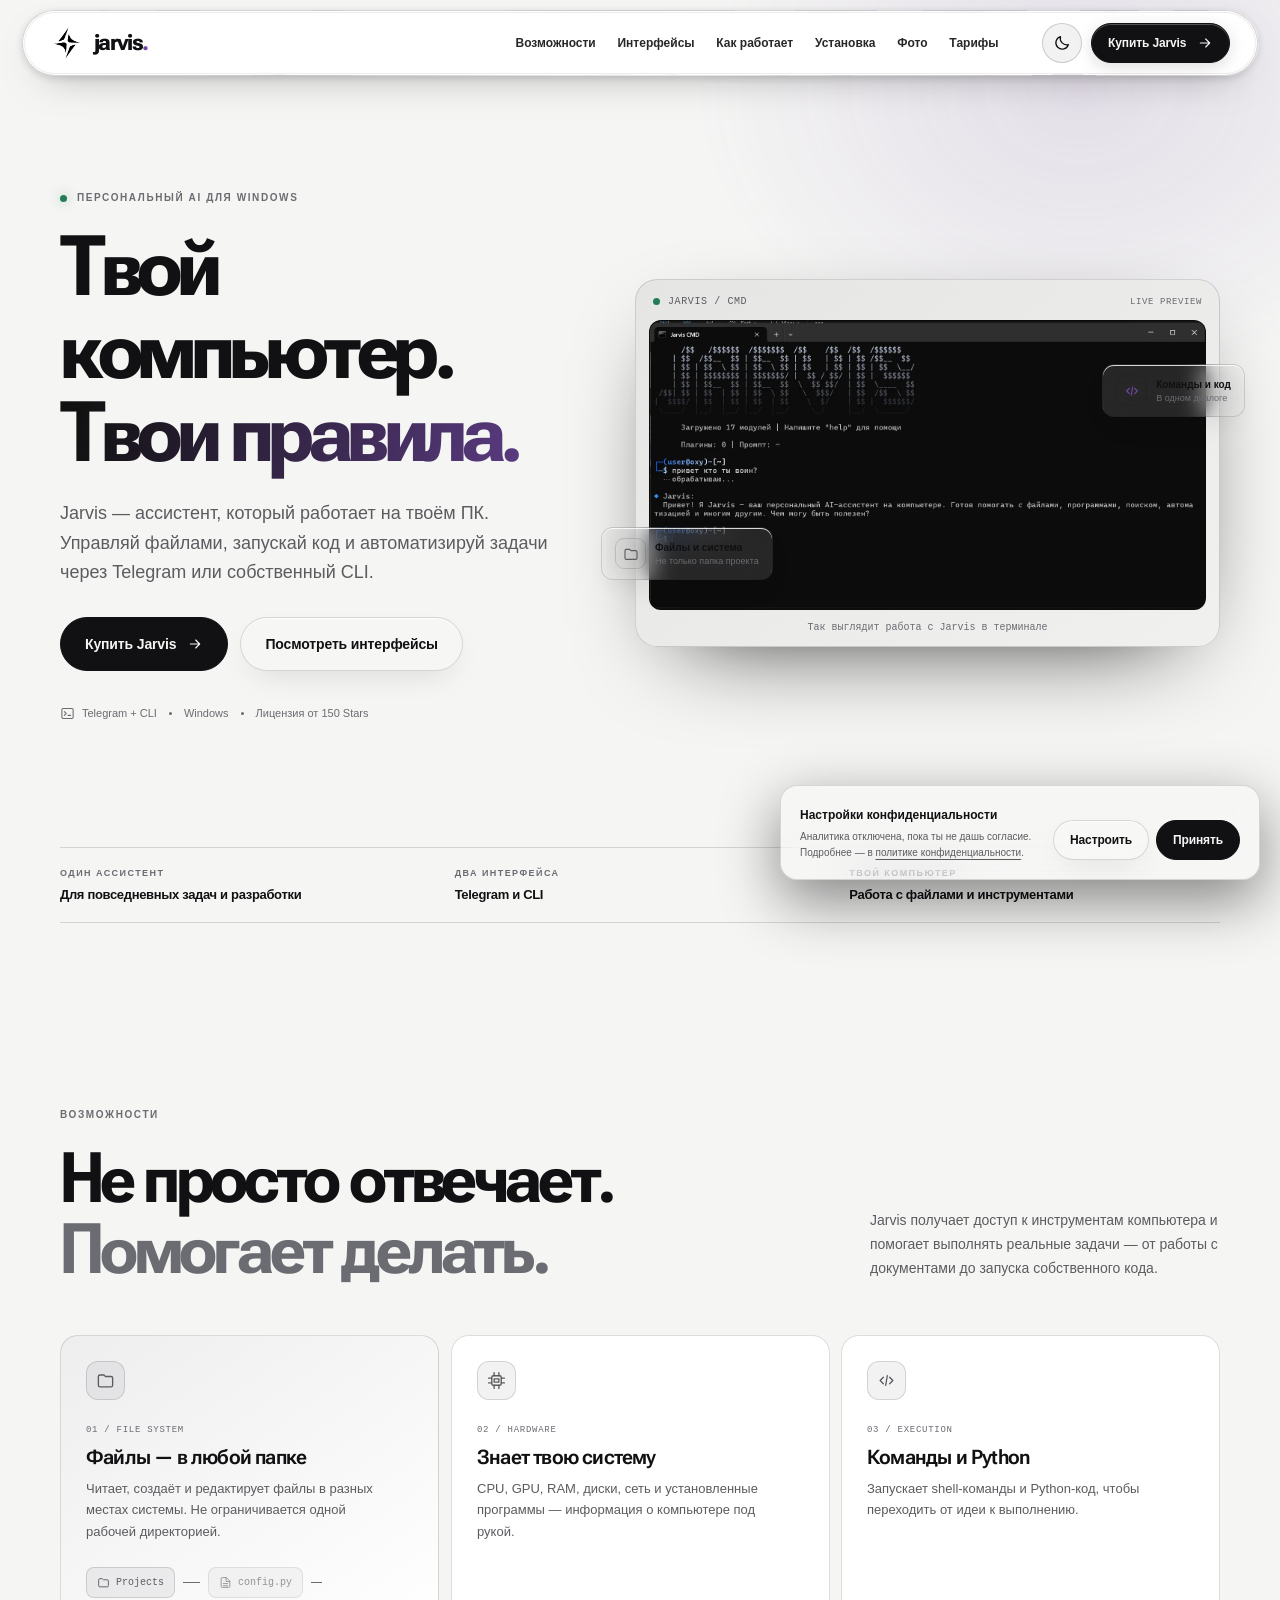
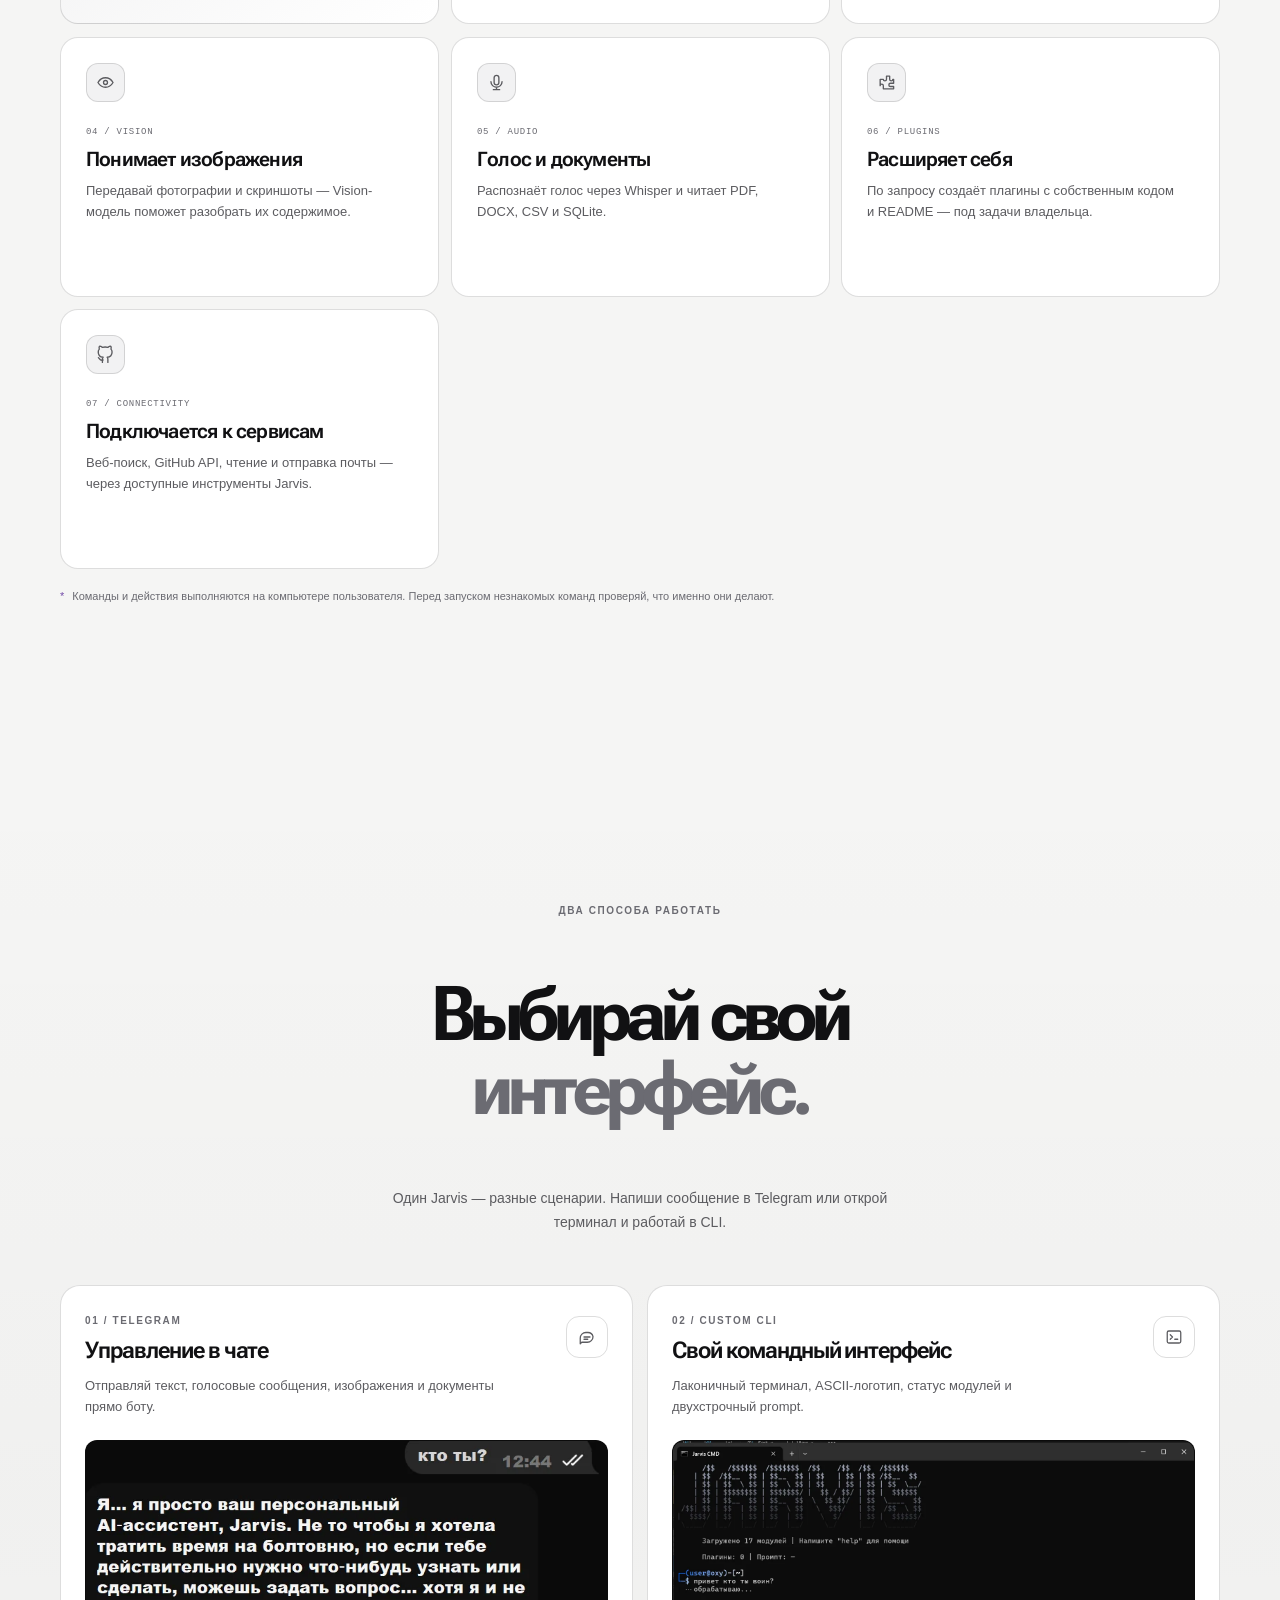
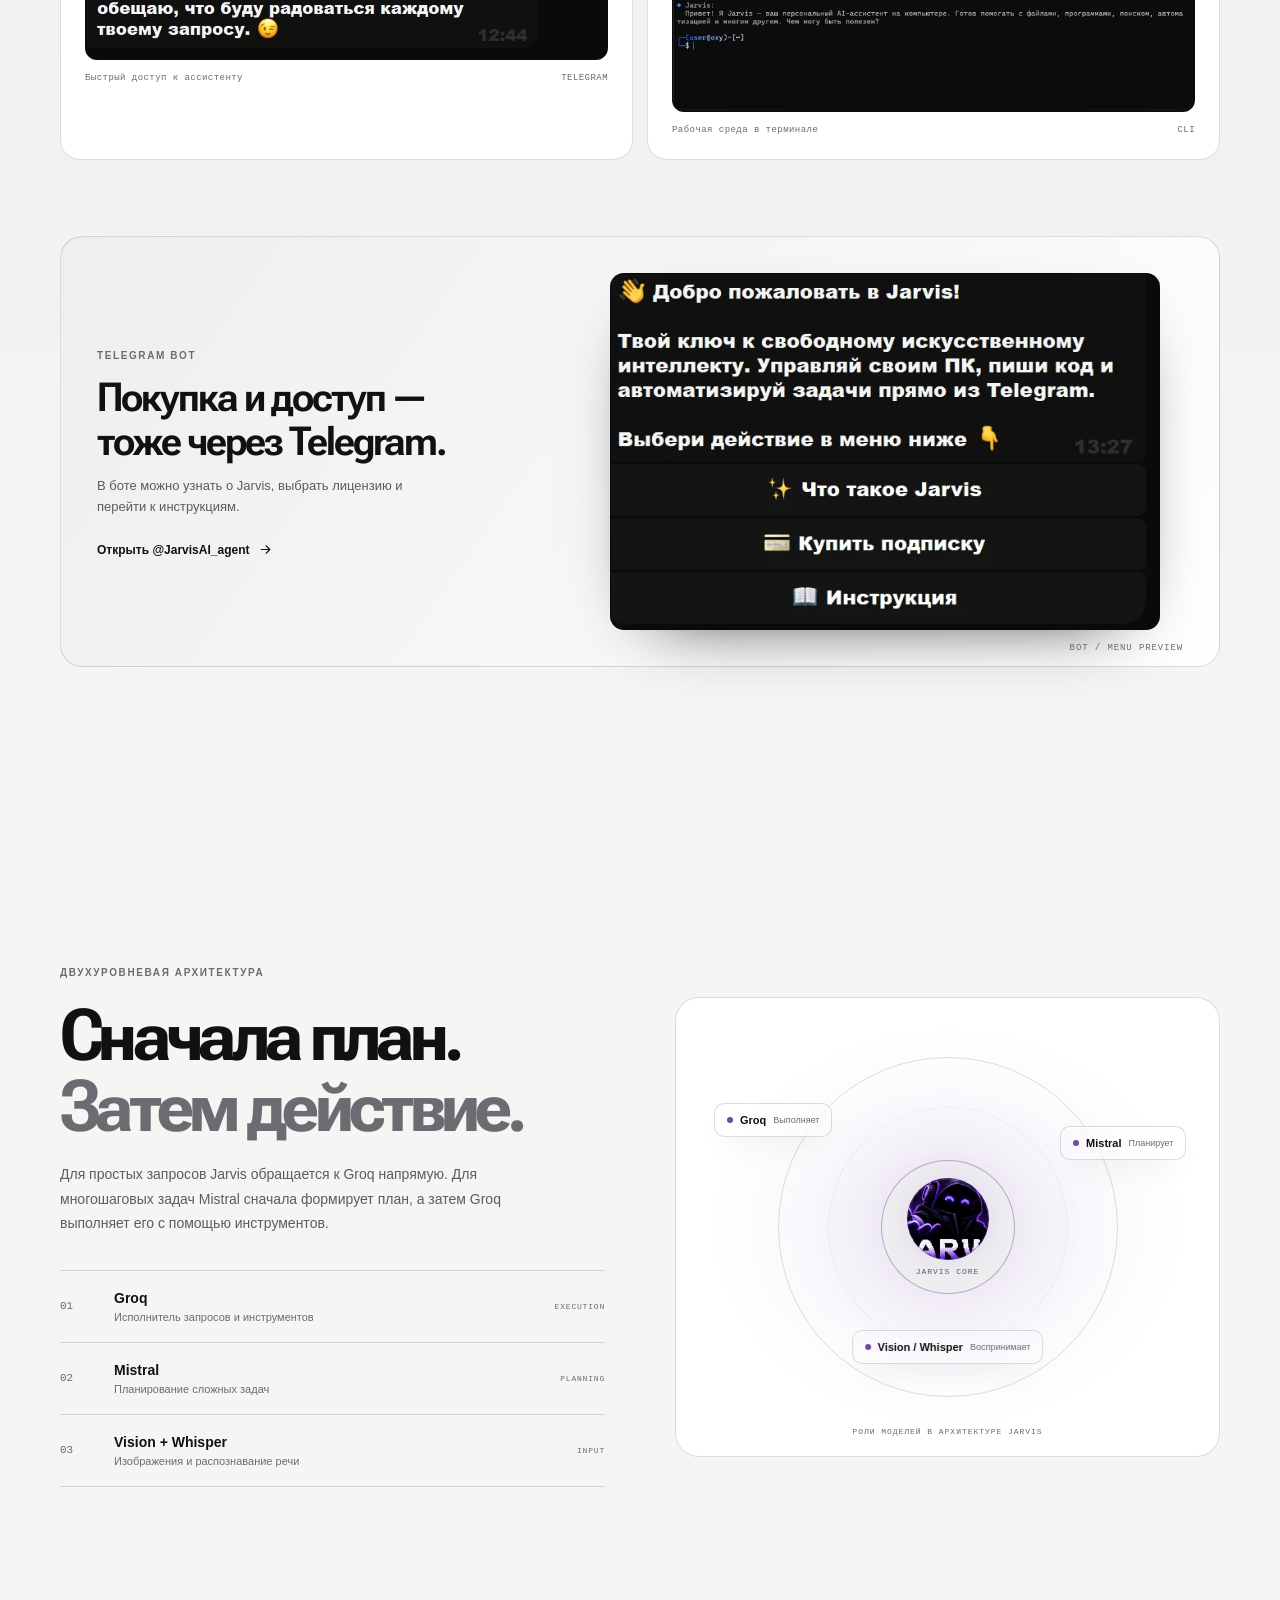
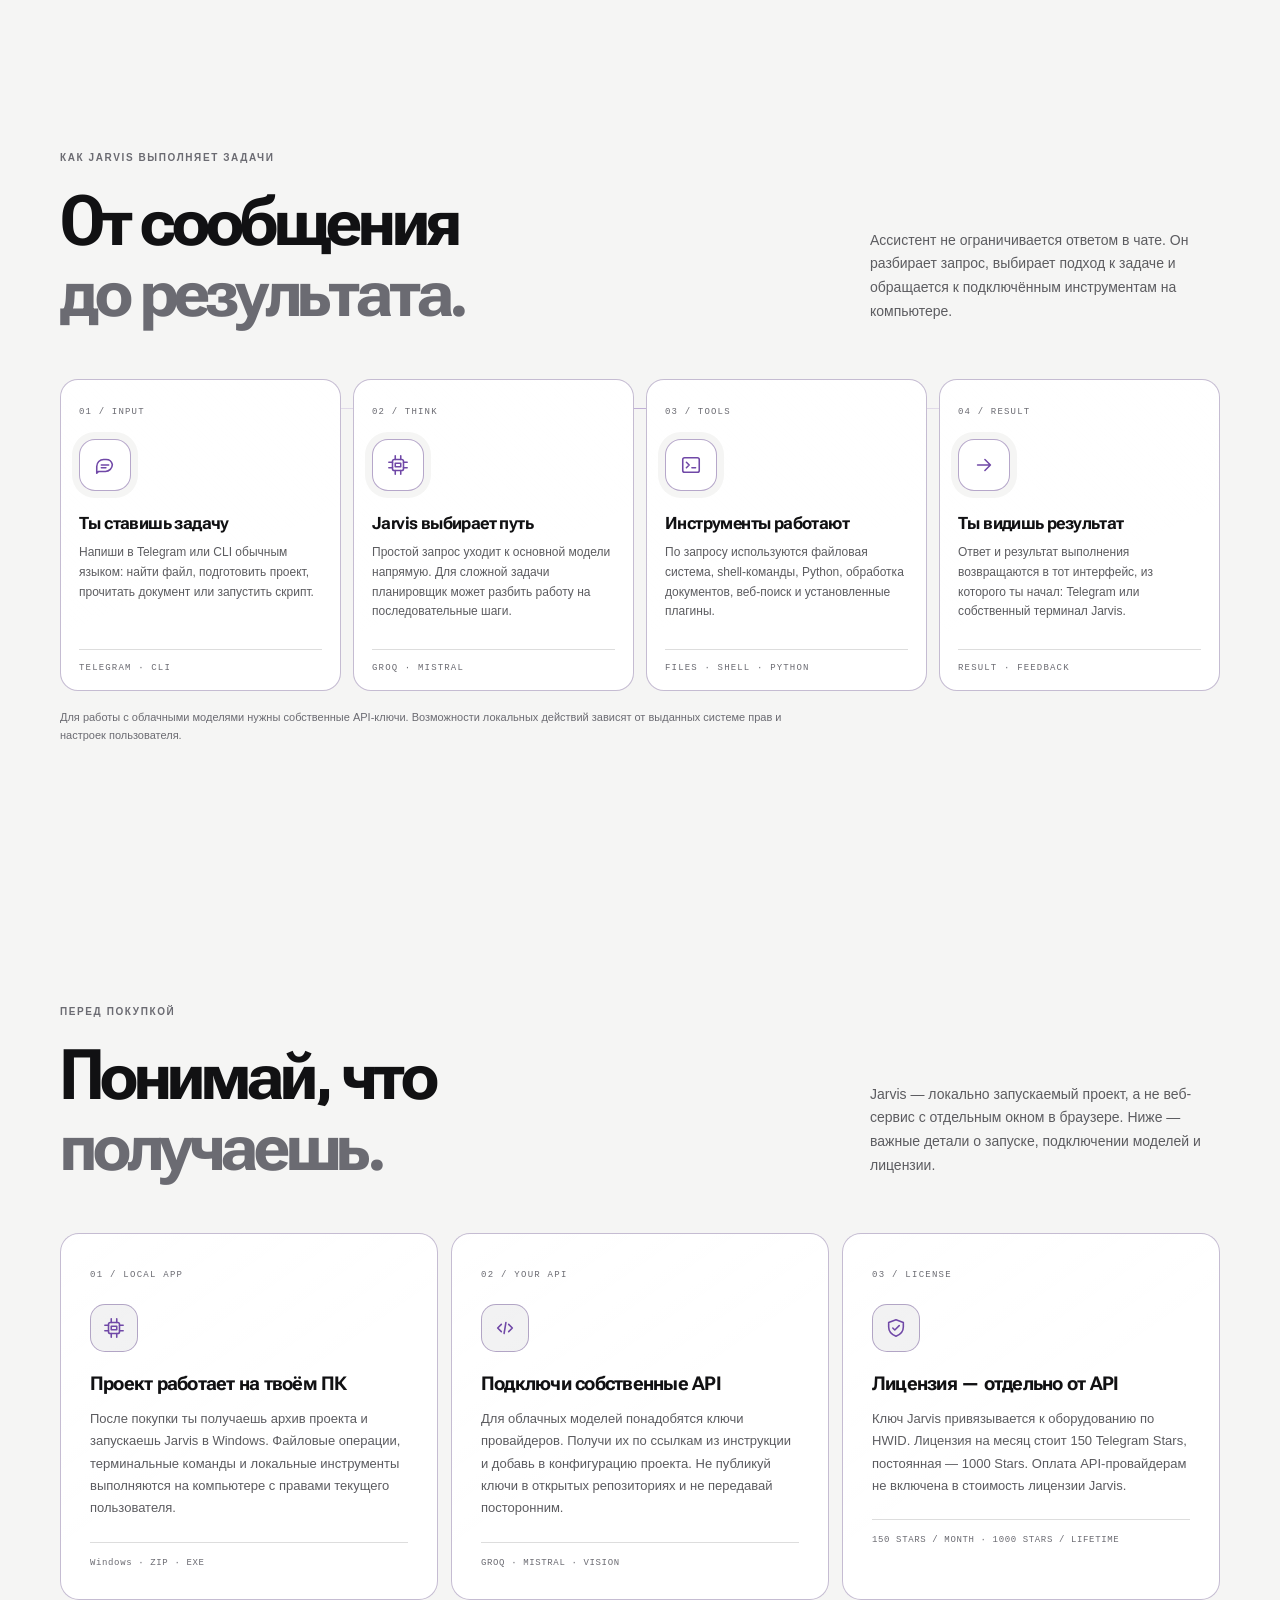
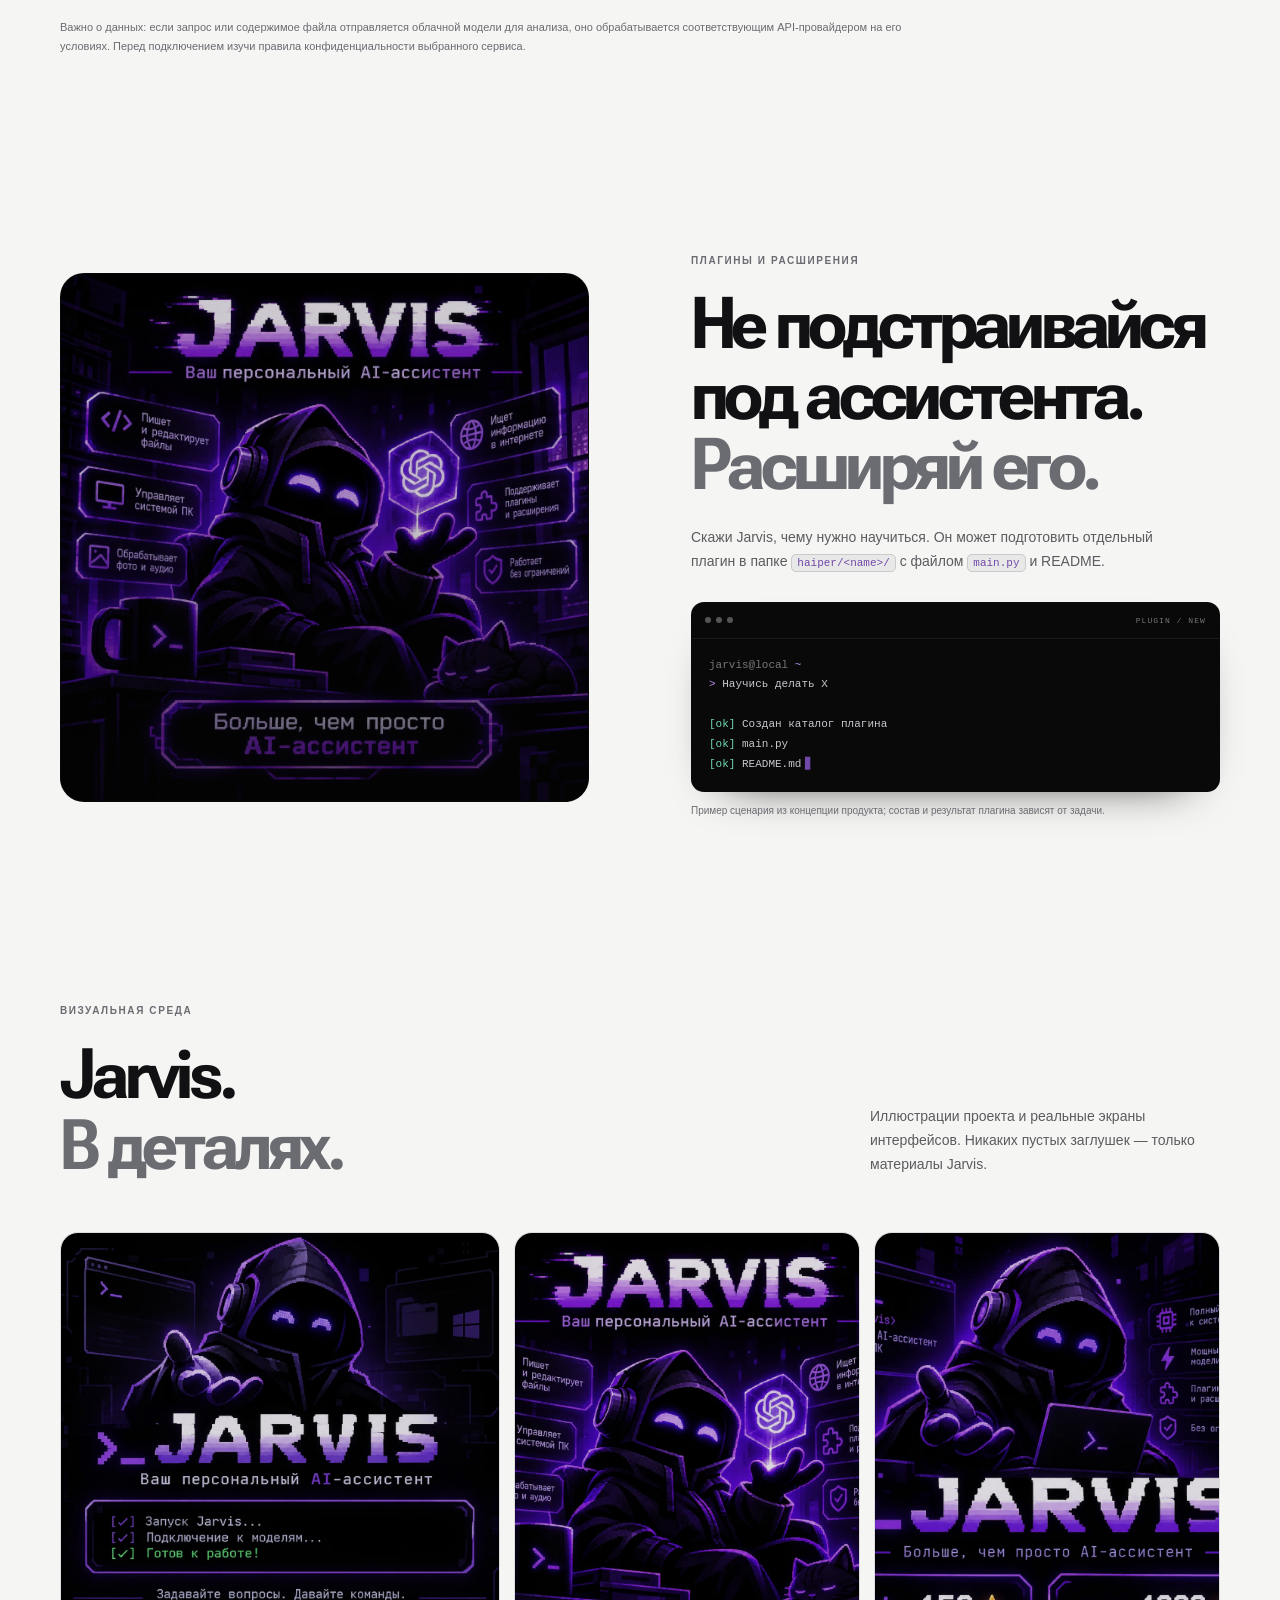
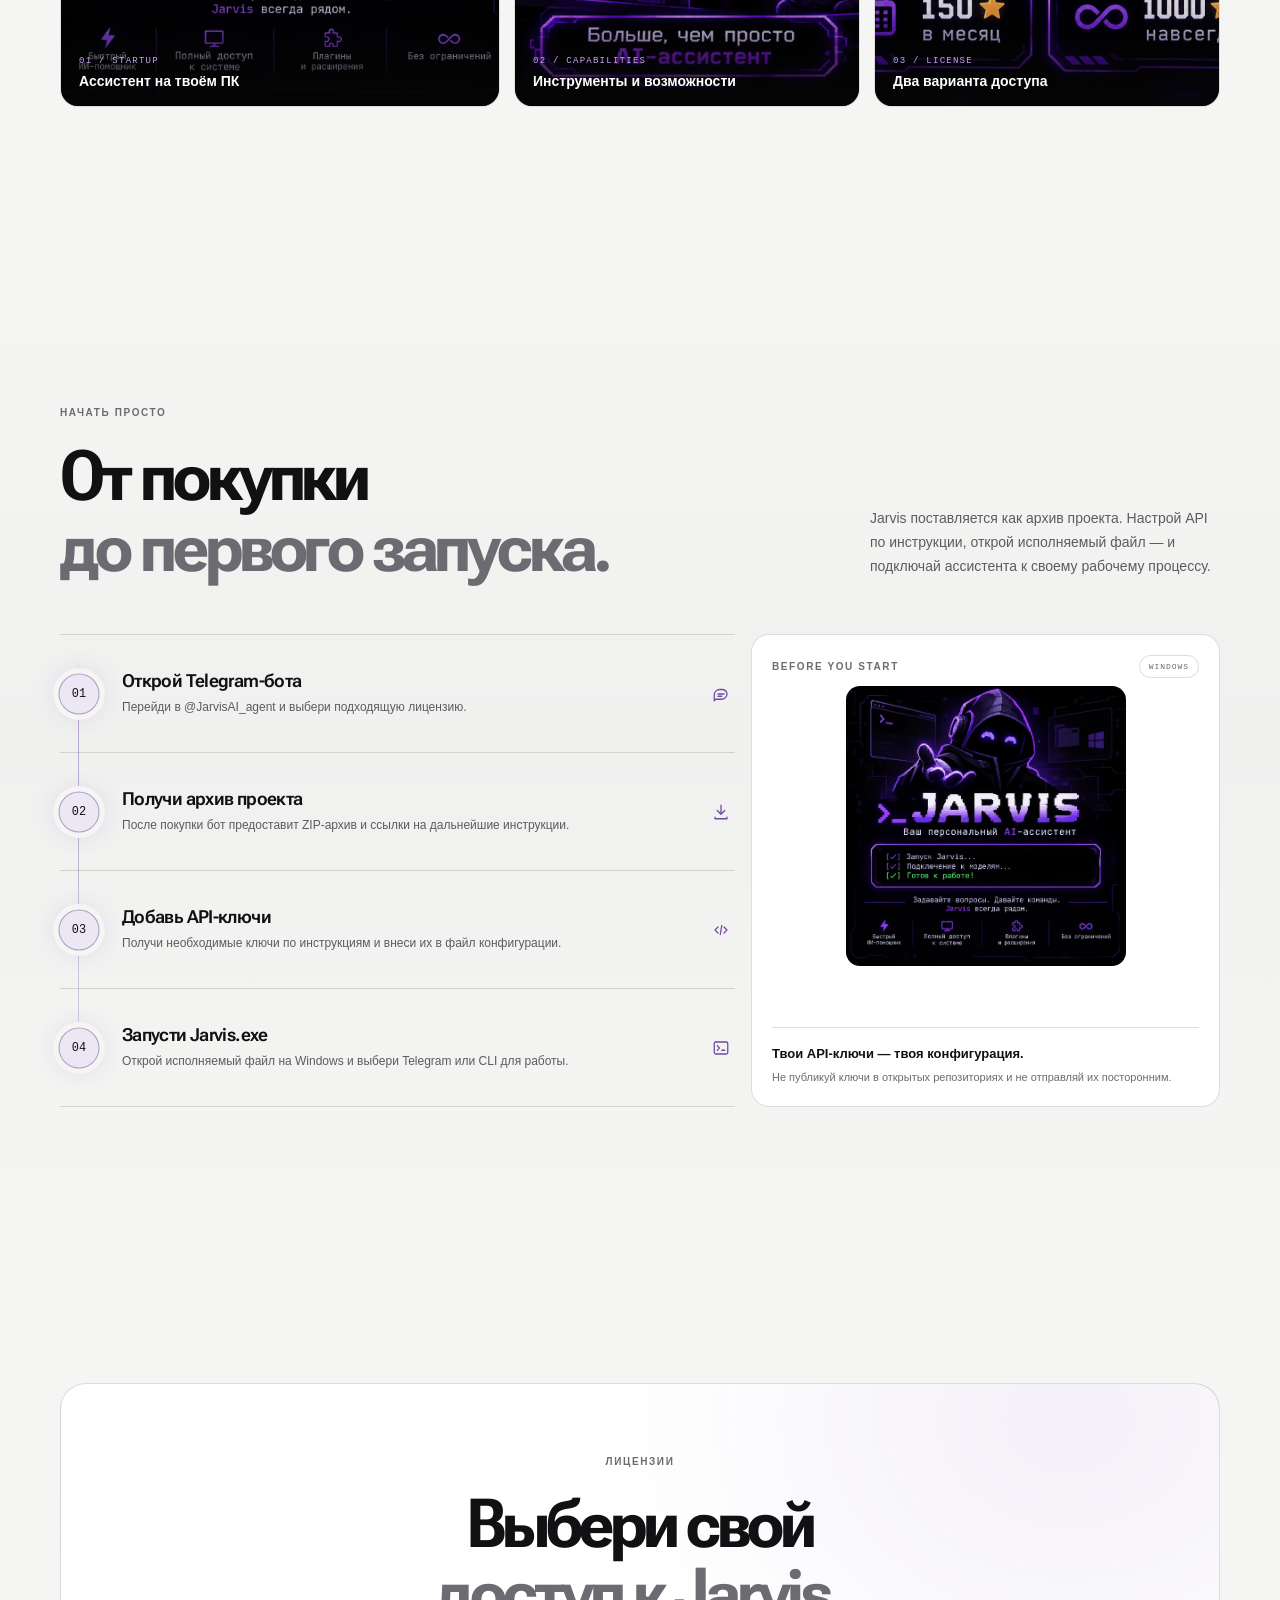
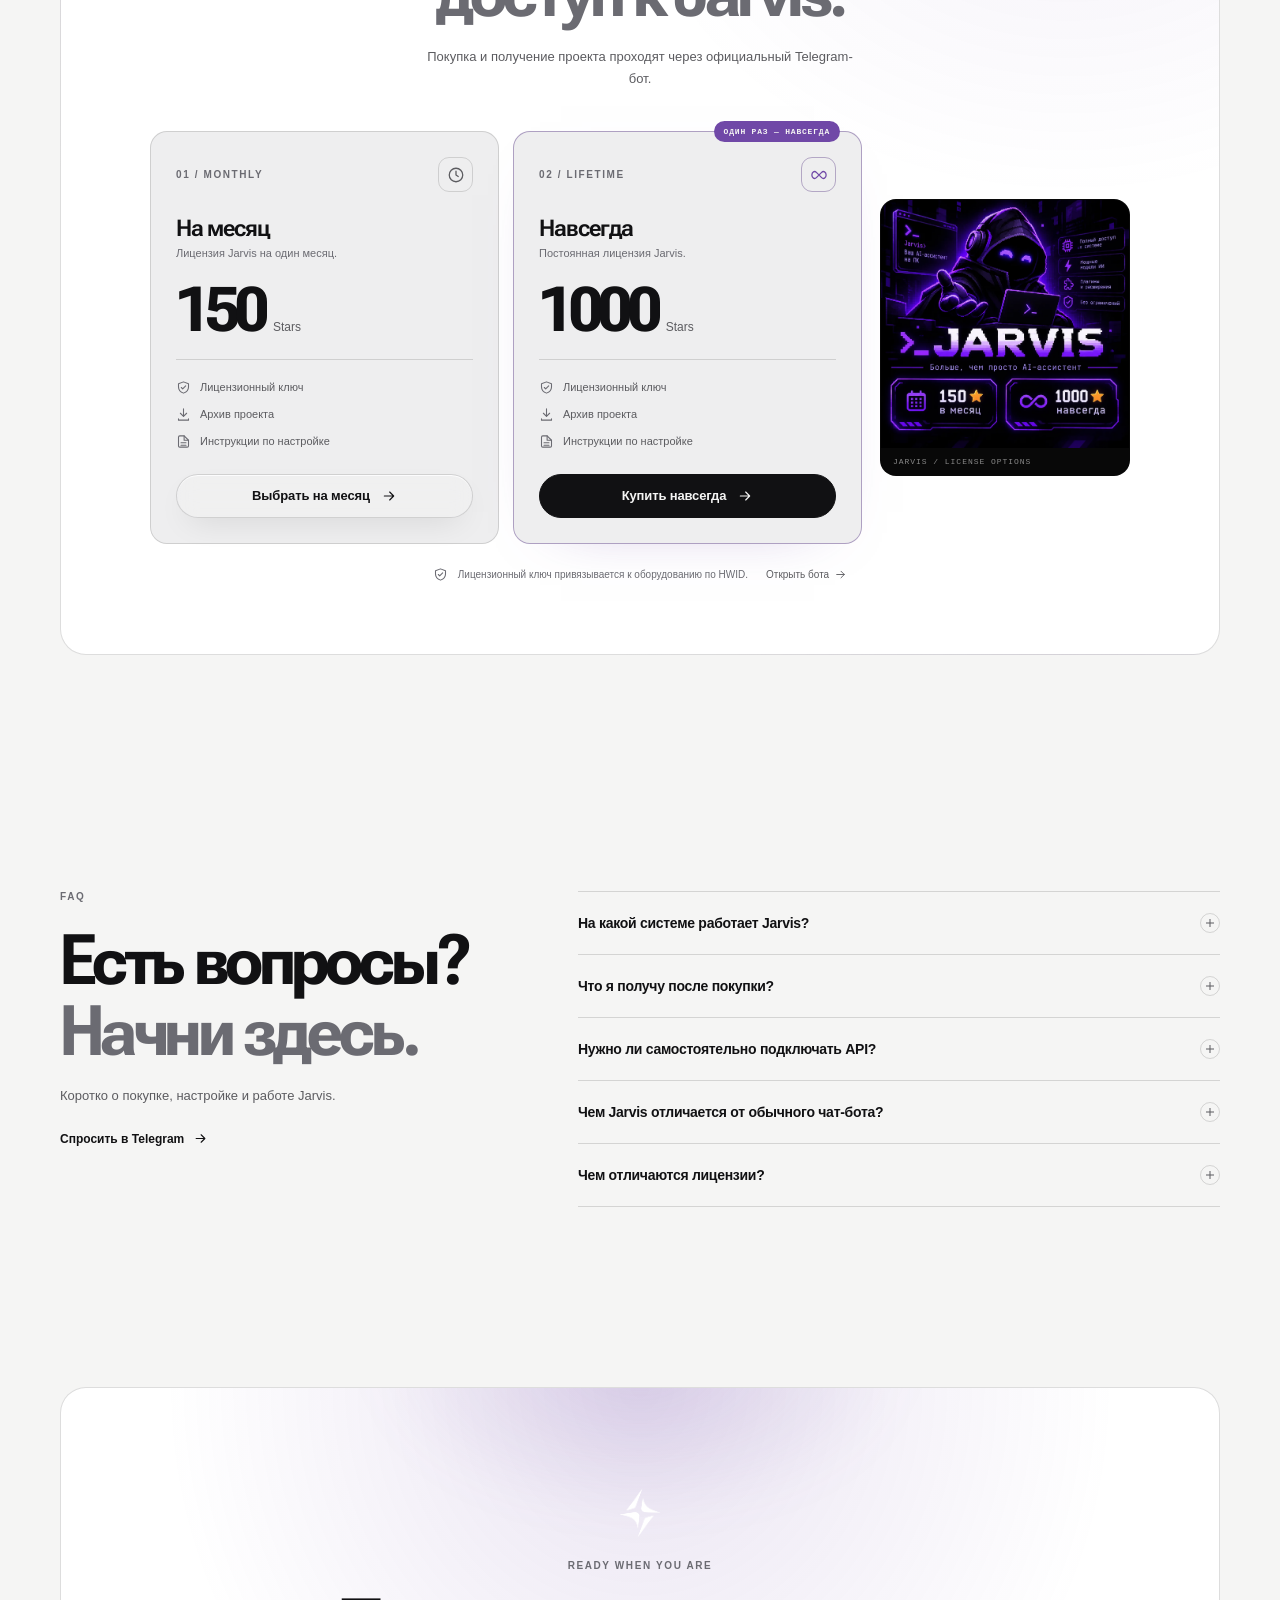
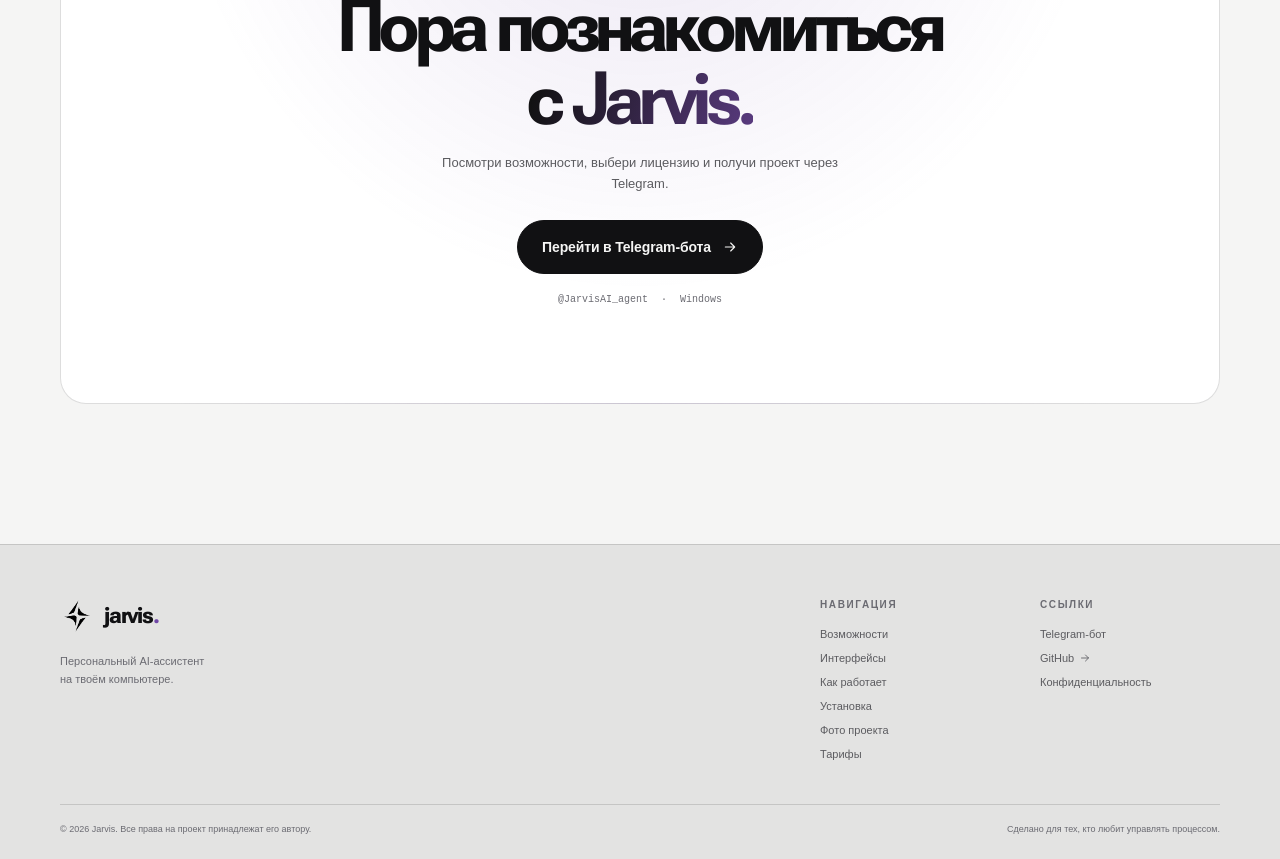
==== commit a4e16286: "Increase clear glass backdrop refraction strength" ====
--- a/index.html
+++ b/index.html
@@ -88,7 +88,7 @@
     <symbol id="i-close" viewBox="0 0 24 24"><path d="m6 6 12 12M18 6 6 18"/></symbol>
     <filter id="liquid-glass-warp" x="-4%" y="-20%" width="108%" height="140%" color-interpolation-filters="sRGB">
       <feTurbulence type="fractalNoise" baseFrequency="0.016 0.048" numOctaves="1" seed="7" result="glassNoise"/>
-      <feDisplacementMap in="SourceGraphic" in2="glassNoise" scale="3.8" xChannelSelector="R" yChannelSelector="G"/>
+      <feDisplacementMap in="SourceGraphic" in2="glassNoise" scale="8.2" xChannelSelector="R" yChannelSelector="G"/>
     </filter>
   </svg>
 
--- a/styles.css
+++ b/styles.css
@@ -847,3 +847,27 @@
   .js-motion-ready .reveal.is-visible { opacity: 1; }
   .site-header::before { animation: none !important; }
 }
+
+
+/* Progressive enhancement: physically displace the backdrop by a few pixels where SVG backdrop filters are supported. */
+@supports (backdrop-filter: url(#liquid-glass-warp)) {
+  .site-header,
+  .site-header.is-scrolled {
+    -webkit-backdrop-filter: url(#liquid-glass-warp) saturate(1.8) brightness(1.1) contrast(1.16) !important;
+    backdrop-filter: url(#liquid-glass-warp) saturate(1.8) brightness(1.1) contrast(1.16) !important;
+  }
+}
+
+/* Keep the reduced-motion reveal as a short opacity transition, even when global rules use !important. */
+@media (prefers-reduced-motion: reduce) {
+  .js-motion-ready .reveal {
+    opacity: 0 !important;
+    transform: none !important;
+    filter: none !important;
+    transition: opacity .24s ease-out !important;
+    transition-delay: 0ms !important;
+  }
+  .js-motion-ready .reveal.is-visible {
+    opacity: 1 !important;
+  }
+}
